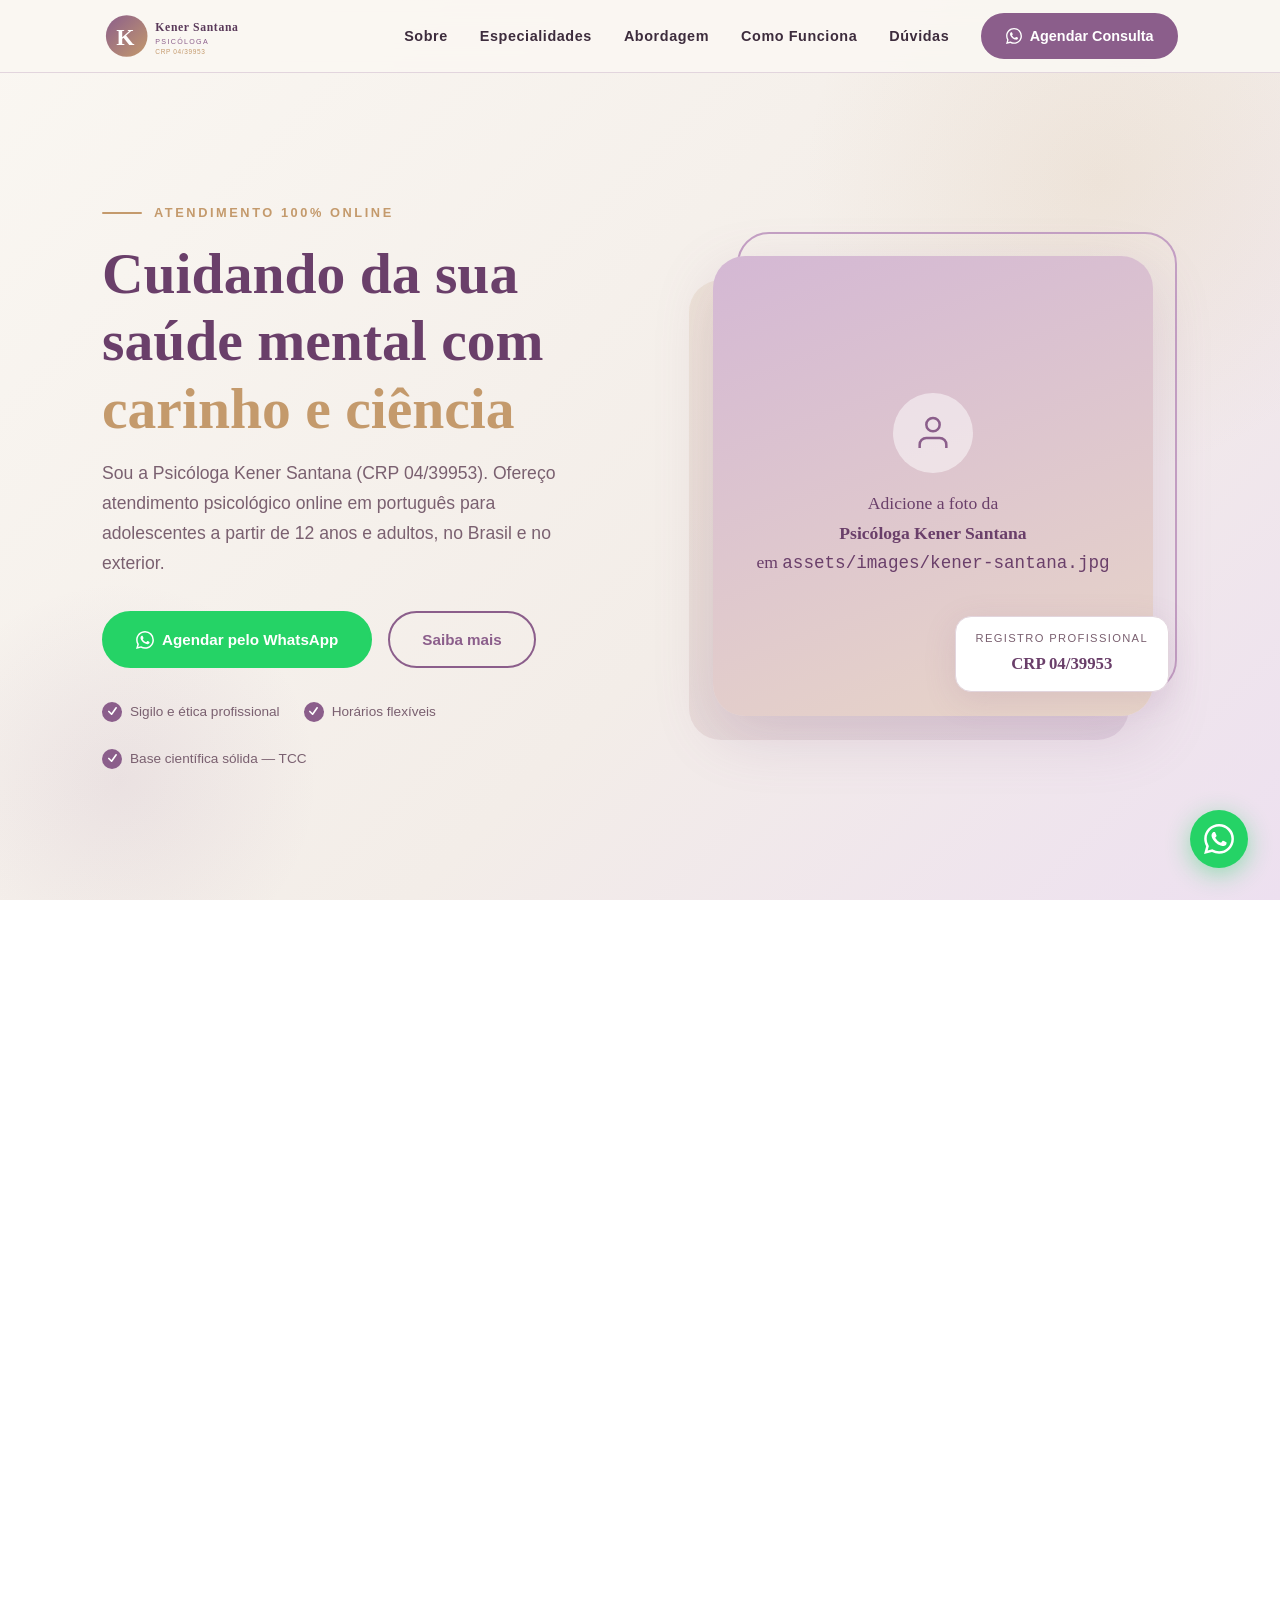
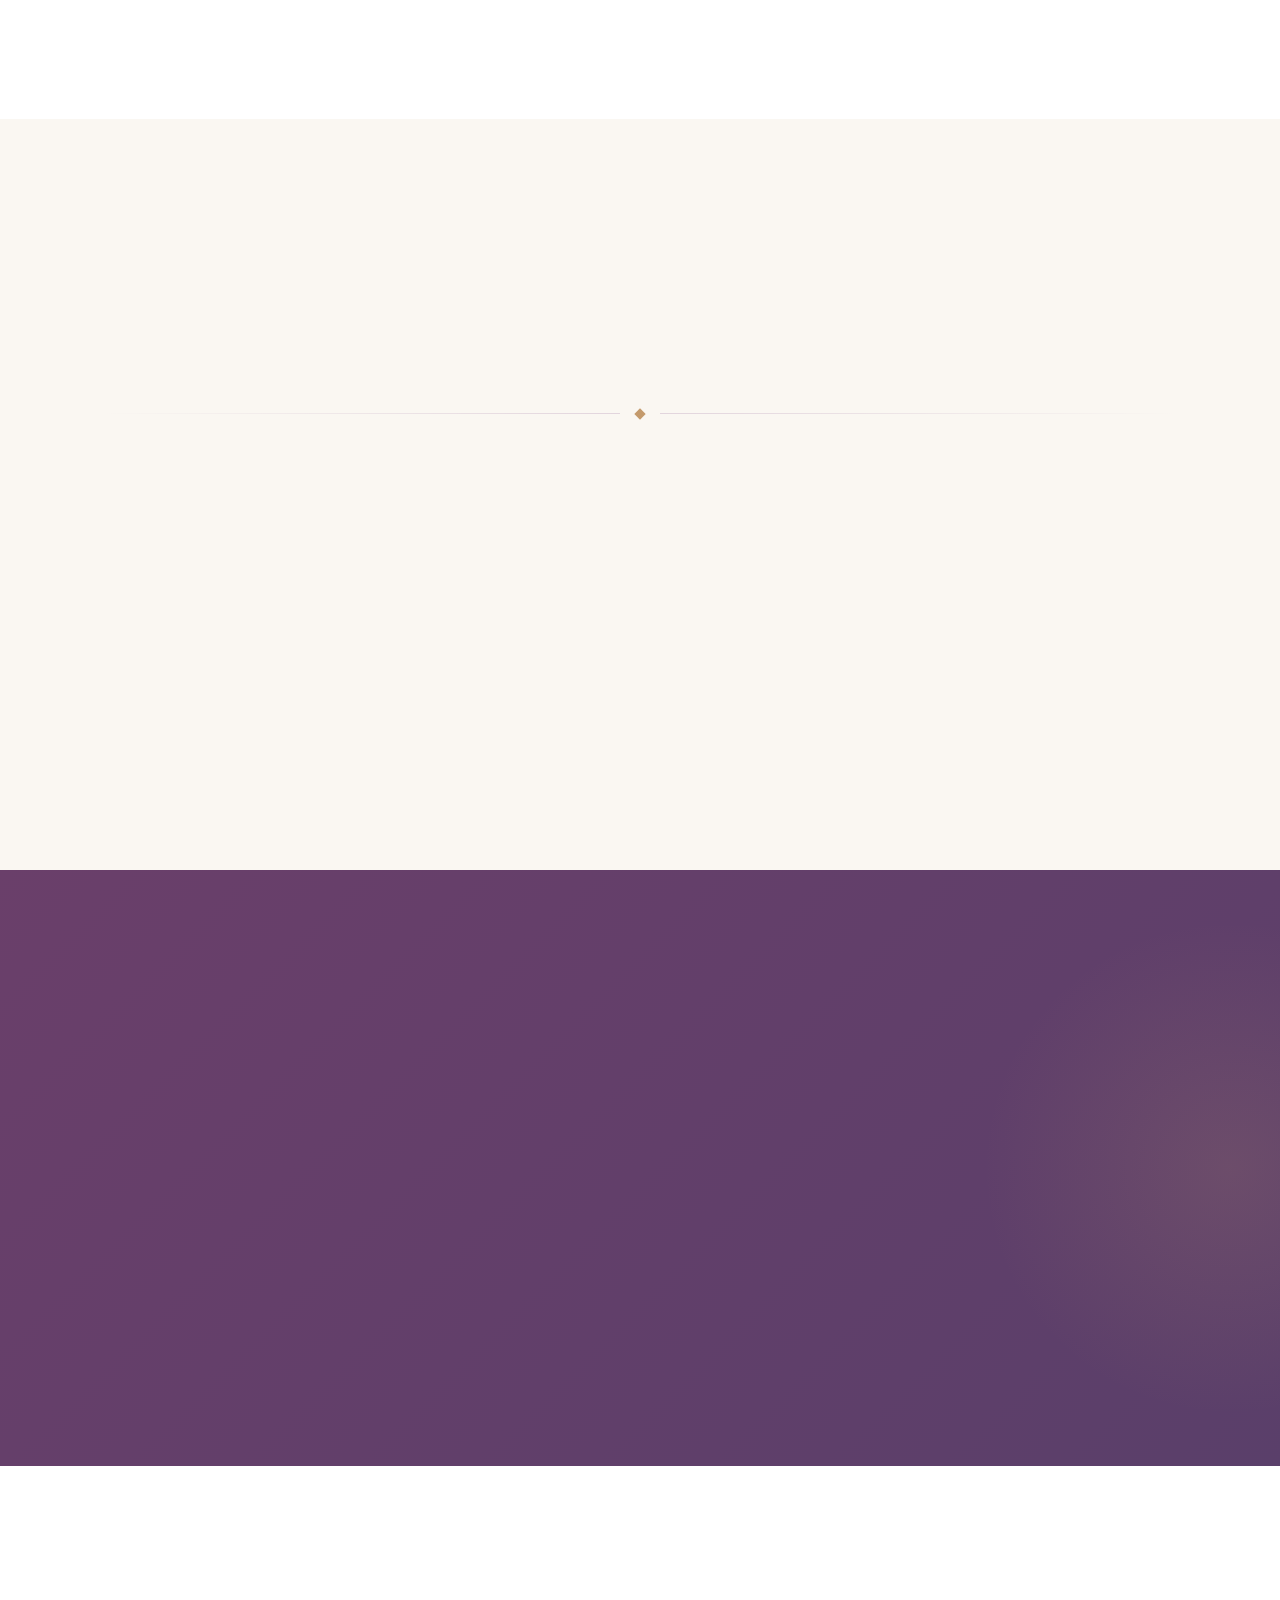
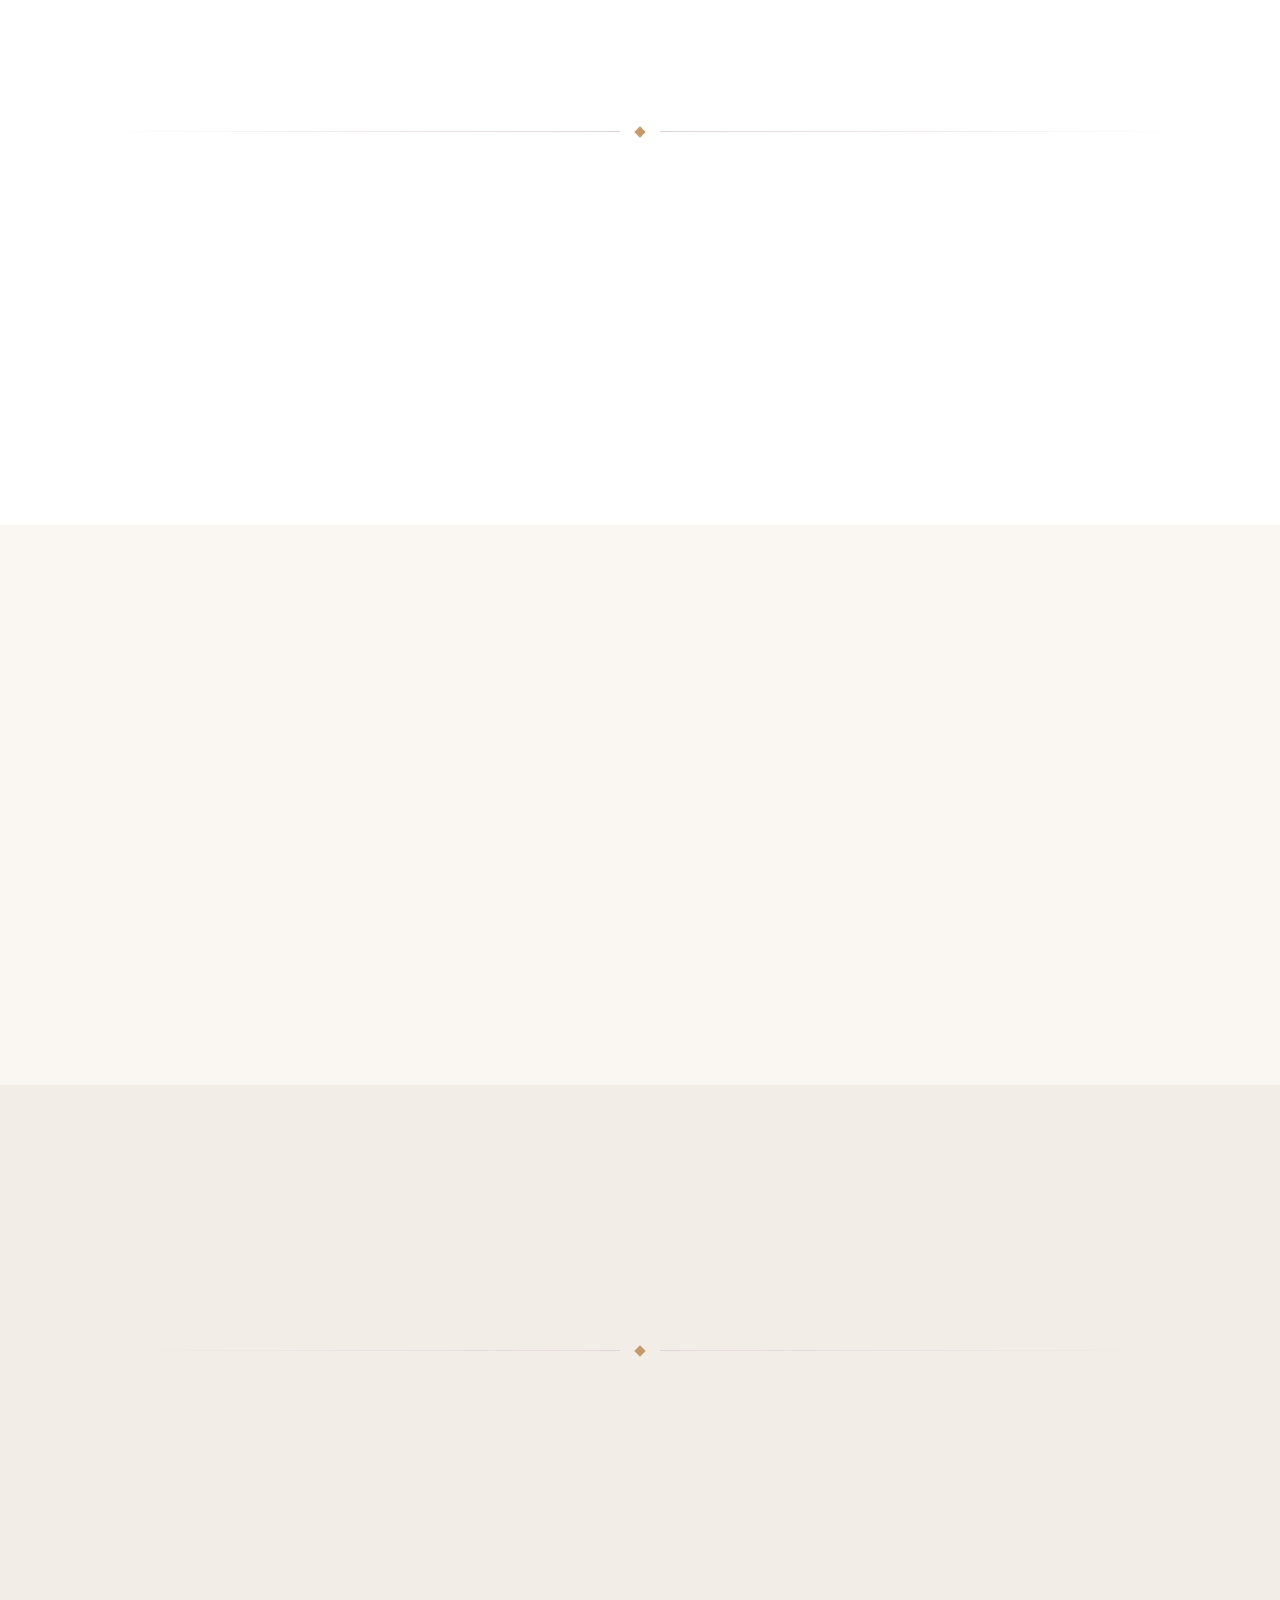
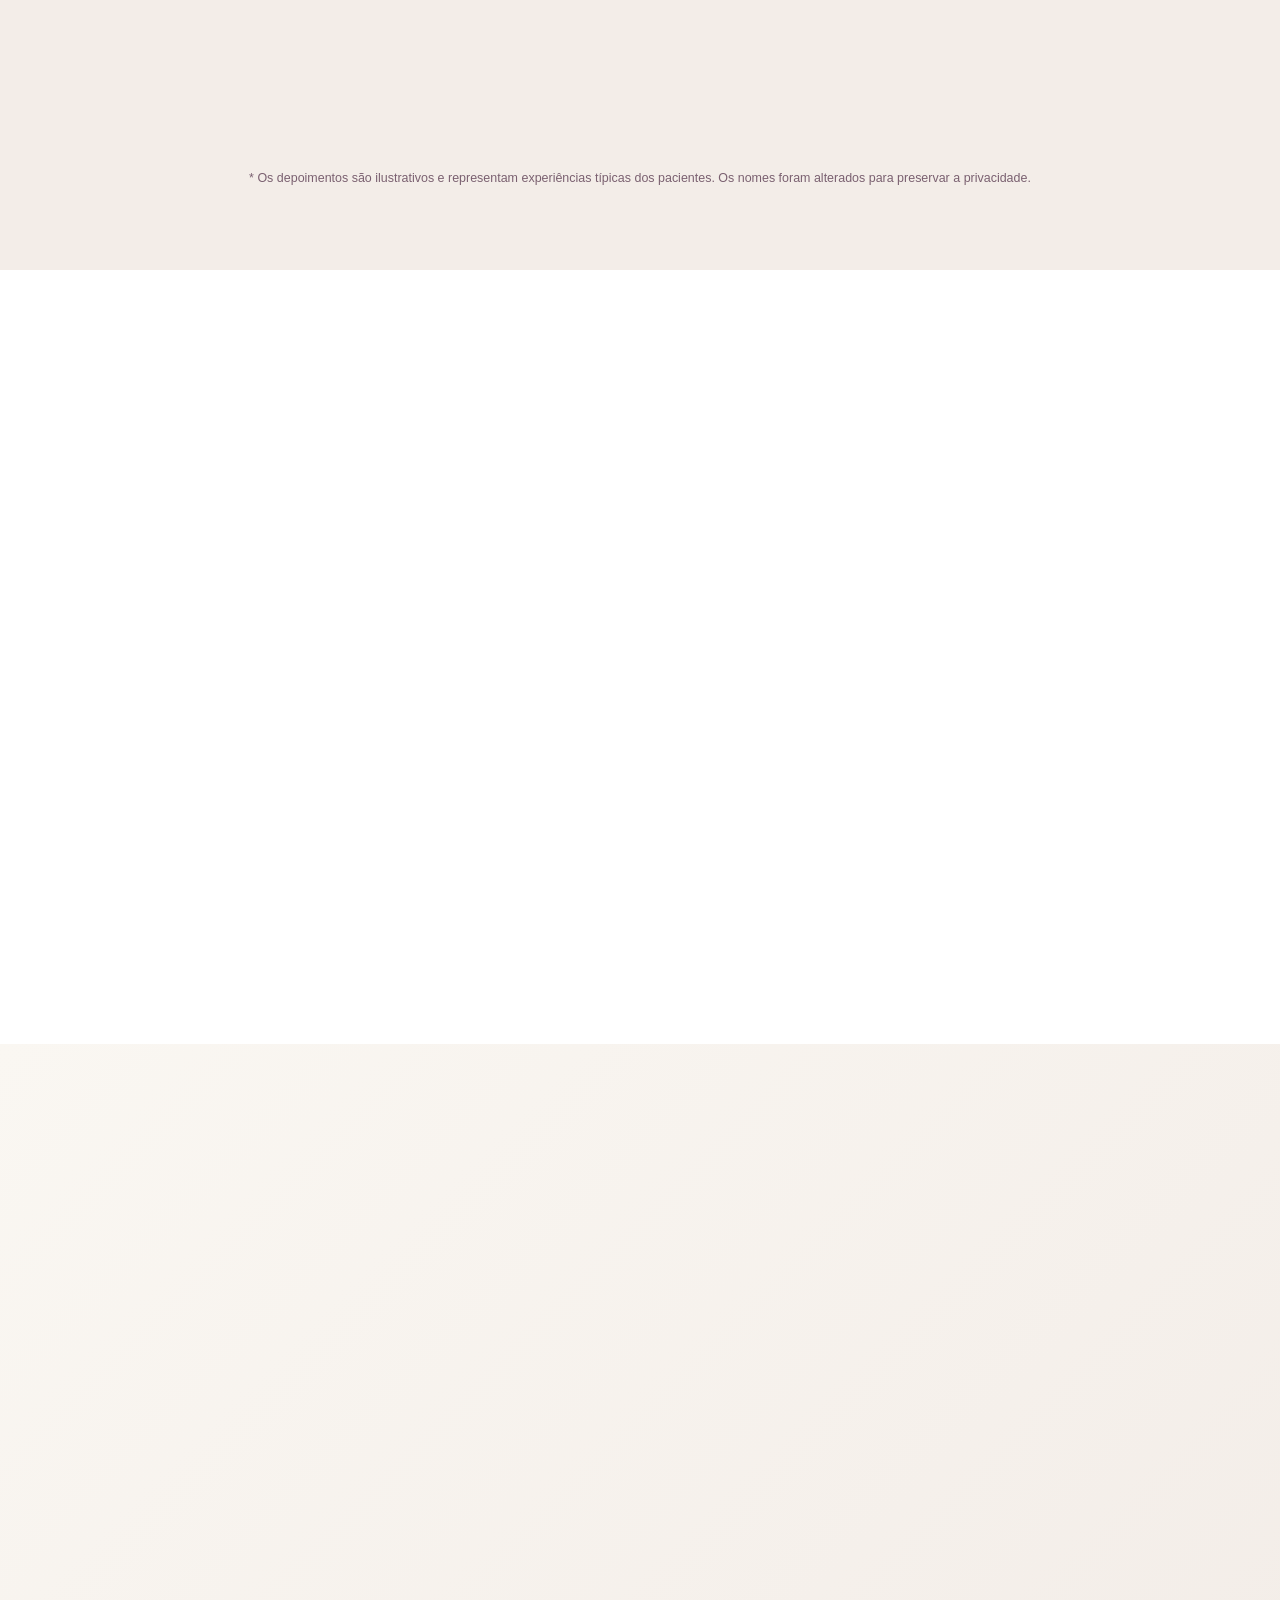
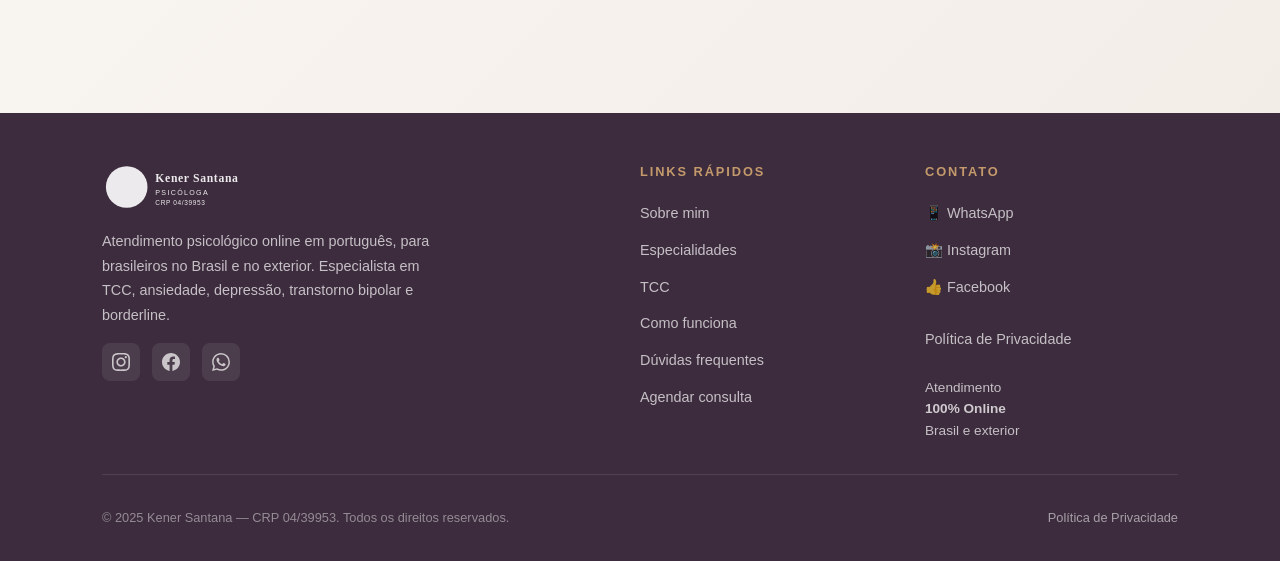
==== index.html @ d406e8a0 "feat: build professional site for Psicóloga Kener Santana - index.html: full semantic structure, SEO" ====
<!DOCTYPE html>
<html lang="pt-BR">
<head>
  <meta charset="UTF-8" />
  <meta name="viewport" content="width=device-width, initial-scale=1.0" />
  <meta http-equiv="X-UA-Compatible" content="IE=edge" />

  <!-- ============================================================
       SEO — Meta tags principais
  ============================================================ -->
  <title>Psicóloga Kener Santana | CRP 04/39953 — Atendimento Online</title>
  <meta name="description"
        content="Psicóloga Kener Santana (CRP 04/39953) — Atendimento psicológico online para adolescentes e adultos, em português, no Brasil e no exterior. Especialista em TCC, ansiedade, depressão, transtorno bipolar e borderline." />
  <meta name="keywords"
        content="psicóloga, psicologia online, TCC, terapia cognitivo-comportamental, ansiedade, depressão, transtorno bipolar, borderline, Kener Santana, CRP 04/39953, atendimento online, psicologia, brasileiros no exterior" />
  <meta name="author" content="Kener Santana" />
  <meta name="robots" content="index, follow" />
  <link rel="canonical" href="https://SEU_DOMINIO_AQUI/" />

  <!-- ============================================================
       Open Graph (Facebook / WhatsApp)
  ============================================================ -->
  <meta property="og:type"        content="website" />
  <meta property="og:url"         content="https://SEU_DOMINIO_AQUI/" />
  <meta property="og:title"       content="Psicóloga Kener Santana | Atendimento Online" />
  <meta property="og:description" content="Terapia Cognitivo-Comportamental online para adolescentes e adultos. Foco em ansiedade, depressão, transtorno bipolar e borderline. Atendimento em português." />
  <meta property="og:image"       content="https://SEU_DOMINIO_AQUI/assets/images/og-image.jpg" />
  <meta property="og:locale"      content="pt_BR" />
  <meta property="og:site_name"   content="Psicóloga Kener Santana" />

  <!-- ============================================================
       Twitter Card
  ============================================================ -->
  <meta name="twitter:card"        content="summary_large_image" />
  <meta name="twitter:title"       content="Psicóloga Kener Santana | Atendimento Online" />
  <meta name="twitter:description" content="Terapia Cognitivo-Comportamental online. Ansiedade, depressão, bipolar, borderline. Atendimento em português." />
  <meta name="twitter:image"       content="https://SEU_DOMINIO_AQUI/assets/images/og-image.jpg" />

  <!-- ============================================================
       Favicon
  ============================================================ -->
  <link rel="icon"             href="assets/icons/favicon.svg" type="image/svg+xml" />
  <link rel="shortcut icon"    href="assets/icons/favicon.svg" />
  <link rel="apple-touch-icon" href="assets/icons/favicon.svg" />

  <!-- ============================================================
       Schema.org — Serviço Profissional de Saúde
  ============================================================ -->
  <script type="application/ld+json">
  {
    "@context": "https://schema.org",
    "@type": "MedicalBusiness",
    "name": "Psicóloga Kener Santana",
    "description": "Atendimento psicológico online individual. Especialidade em Terapia Cognitivo-Comportamental (TCC) para ansiedade, depressão, transtorno bipolar e transtorno de personalidade borderline.",
    "url": "https://SEU_DOMINIO_AQUI/",
    "image": "https://SEU_DOMINIO_AQUI/assets/images/og-image.jpg",
    "telephone": "SEU_WHATSAPP_AQUI",
    "priceRange": "$$",
    "areaServed": [
      {"@type": "Country", "name": "Brasil"},
      {"@type": "Text", "name": "Brasileiros no exterior"}
    ],
    "availableLanguage": [{"@type": "Language", "name": "Portuguese"}],
    "medicalSpecialty": "Psicologia Clínica",
    "hasCredential": {
      "@type": "EducationalOccupationalCredential",
      "credentialCategory": "Registro profissional",
      "name": "CRP 04/39953"
    },
    "sameAs": [
      "https://www.instagram.com/SEU_INSTAGRAM_AQUI/",
      "https://www.facebook.com/SEU_FACEBOOK_AQUI/"
    ]
  }
  </script>

  <!-- ============================================================
       CSS
  ============================================================ -->
  <link rel="stylesheet" href="css/styles.css" />

  <!-- Pré-carregamento de recursos críticos -->
  <link rel="preconnect" href="https://fonts.googleapis.com" />
</head>

<body>

  <!-- ============================================================
       Skip link — acessibilidade por teclado
  ============================================================ -->
  <a class="skip-link" href="#main">Ir para o conteúdo principal</a>

  <!-- ============================================================
       CABEÇALHO / NAVBAR
  ============================================================ -->
  <header class="header" id="header" role="banner">
    <nav class="nav container" aria-label="Navegação principal">

      <!-- Logo -->
      <a class="nav-logo" href="#hero" aria-label="Psicóloga Kener Santana — página inicial">
        <img src="assets/logo/logo.svg"
             alt="Logo Kener Santana Psicóloga"
             width="240"
             height="52"
             loading="eager" />
      </a>

      <!-- Menu desktop -->
      <ul class="nav-menu" id="navMenu" role="list">
        <li><a class="nav-link" href="#sobre">Sobre</a></li>
        <li><a class="nav-link" href="#especialidades">Especialidades</a></li>
        <li><a class="nav-link" href="#abordagem">Abordagem</a></li>
        <li><a class="nav-link" href="#como-funciona">Como Funciona</a></li>
        <li><a class="nav-link" href="#faq">Dúvidas</a></li>
        <li>
          <a class="btn btn-primary nav-cta"
             href="https://wa.me/SEUNUMERO?text=Ol%C3%A1%2C%20gostaria%20de%20agendar%20uma%20consulta."
             target="_blank"
             rel="noopener noreferrer"
             aria-label="Agendar consulta via WhatsApp (abre em nova aba)">
            <!-- Ícone WhatsApp inline -->
            <svg width="16" height="16" viewBox="0 0 24 24" fill="currentColor" aria-hidden="true">
              <path d="M17.472 14.382c-.297-.149-1.758-.867-2.03-.967-.273-.099-.471-.148-.67.15-.197.297-.767.966-.94 1.164-.173.199-.347.223-.644.075-.297-.15-1.255-.463-2.39-1.475-.883-.788-1.48-1.761-1.653-2.059-.173-.297-.018-.458.13-.606.134-.133.298-.347.446-.52.149-.174.198-.298.298-.497.099-.198.05-.371-.025-.52-.075-.149-.669-1.612-.916-2.207-.242-.579-.487-.5-.669-.51-.173-.008-.371-.01-.57-.01-.198 0-.52.074-.792.372-.272.297-1.04 1.016-1.04 2.479 0 1.462 1.065 2.875 1.213 3.074.149.198 2.096 3.2 5.077 4.487.709.306 1.262.489 1.694.625.712.227 1.36.195 1.871.118.571-.085 1.758-.719 2.006-1.413.248-.694.248-1.289.173-1.413-.074-.124-.272-.198-.57-.347m-5.421 7.403h-.004a9.87 9.87 0 01-5.031-1.378l-.361-.214-3.741.982.998-3.648-.235-.374a9.86 9.86 0 01-1.51-5.26c.001-5.45 4.436-9.884 9.888-9.884 2.64 0 5.122 1.03 6.988 2.898a9.825 9.825 0 012.893 6.994c-.003 5.45-4.437 9.884-9.885 9.884m8.413-18.297A11.815 11.815 0 0012.05 0C5.495 0 .16 5.335.157 11.892c0 2.096.547 4.142 1.588 5.945L.057 24l6.305-1.654a11.882 11.882 0 005.683 1.448h.005c6.554 0 11.89-5.335 11.893-11.893a11.821 11.821 0 00-3.48-8.413z"/>
            </svg>
            Agendar Consulta
          </a>
        </li>
      </ul>

      <!-- Botão hambúrguer (mobile) -->
      <button class="nav-toggle"
              id="navToggle"
              aria-expanded="false"
              aria-controls="navMenu"
              aria-label="Abrir menu de navegação">
        <span></span>
        <span></span>
        <span></span>
      </button>
    </nav>
  </header>

  <!-- ============================================================
       CONTEÚDO PRINCIPAL
  ============================================================ -->
  <main id="main">

    <!-- =====================================================
         1. HERO
    ===================================================== -->
    <section class="hero" id="hero" aria-label="Apresentação">
      <div class="container hero-inner">

        <!-- Texto -->
        <div class="hero-content">
          <div class="hero-eyebrow" aria-hidden="true">
            <span class="hero-eyebrow-line"></span>
            <span class="hero-eyebrow-text">Atendimento 100% Online</span>
          </div>

          <h1 class="hero-title">
            Cuidando da sua<br />
            saúde mental com<br />
            <span>carinho e ciência</span>
          </h1>

          <p class="hero-description">
            Sou a Psicóloga Kener Santana (CRP&nbsp;04/39953). Ofereço atendimento psicológico
            online em português para adolescentes a partir de 12 anos e adultos, no Brasil
            e no exterior.
          </p>

          <div class="hero-actions">
            <a class="btn btn-whatsapp"
               href="https://wa.me/SEUNUMERO?text=Ol%C3%A1%2C%20gostaria%20de%20agendar%20uma%20consulta."
               target="_blank"
               rel="noopener noreferrer"
               aria-label="Agendar consulta pelo WhatsApp (abre em nova aba)">
              <svg width="18" height="18" viewBox="0 0 24 24" fill="currentColor" aria-hidden="true">
                <path d="M17.472 14.382c-.297-.149-1.758-.867-2.03-.967-.273-.099-.471-.148-.67.15-.197.297-.767.966-.94 1.164-.173.199-.347.223-.644.075-.297-.15-1.255-.463-2.39-1.475-.883-.788-1.48-1.761-1.653-2.059-.173-.297-.018-.458.13-.606.134-.133.298-.347.446-.52.149-.174.198-.298.298-.497.099-.198.05-.371-.025-.52-.075-.149-.669-1.612-.916-2.207-.242-.579-.487-.5-.669-.51-.173-.008-.371-.01-.57-.01-.198 0-.52.074-.792.372-.272.297-1.04 1.016-1.04 2.479 0 1.462 1.065 2.875 1.213 3.074.149.198 2.096 3.2 5.077 4.487.709.306 1.262.489 1.694.625.712.227 1.36.195 1.871.118.571-.085 1.758-.719 2.006-1.413.248-.694.248-1.289.173-1.413-.074-.124-.272-.198-.57-.347m-5.421 7.403h-.004a9.87 9.87 0 01-5.031-1.378l-.361-.214-3.741.982.998-3.648-.235-.374a9.86 9.86 0 01-1.51-5.26c.001-5.45 4.436-9.884 9.888-9.884 2.64 0 5.122 1.03 6.988 2.898a9.825 9.825 0 012.893 6.994c-.003 5.45-4.437 9.884-9.885 9.884m8.413-18.297A11.815 11.815 0 0012.05 0C5.495 0 .16 5.335.157 11.892c0 2.096.547 4.142 1.588 5.945L.057 24l6.305-1.654a11.882 11.882 0 005.683 1.448h.005c6.554 0 11.89-5.335 11.893-11.893a11.821 11.821 0 00-3.48-8.413z"/>
              </svg>
              Agendar pelo WhatsApp
            </a>
            <a class="btn btn-outline" href="#sobre">Saiba mais</a>
          </div>

          <div class="hero-badges" role="list" aria-label="Destaques">
            <div class="hero-badge" role="listitem">
              <span class="hero-badge-icon" aria-hidden="true">
                <svg viewBox="0 0 12 12"><path d="M10 2L5 9 2 6" stroke="#fff" stroke-width="1.8" fill="none" stroke-linecap="round" stroke-linejoin="round"/></svg>
              </span>
              <span>Sigilo e ética profissional</span>
            </div>
            <div class="hero-badge" role="listitem">
              <span class="hero-badge-icon" aria-hidden="true">
                <svg viewBox="0 0 12 12"><path d="M10 2L5 9 2 6" stroke="#fff" stroke-width="1.8" fill="none" stroke-linecap="round" stroke-linejoin="round"/></svg>
              </span>
              <span>Horários flexíveis</span>
            </div>
            <div class="hero-badge" role="listitem">
              <span class="hero-badge-icon" aria-hidden="true">
                <svg viewBox="0 0 12 12"><path d="M10 2L5 9 2 6" stroke="#fff" stroke-width="1.8" fill="none" stroke-linecap="round" stroke-linejoin="round"/></svg>
              </span>
              <span>Base científica sólida — TCC</span>
            </div>
          </div>
        </div>

        <!-- Imagem / Foto -->
        <div class="hero-image-wrapper" aria-hidden="true">
          <div class="hero-image-frame">
            <!--
              === FOTO DA KENER ===
              Substitua o bloco abaixo pela tag <img> com a foto real:
              <img src="assets/images/kener-santana.jpg"
                   alt="Psicóloga Kener Santana"
                   class="hero-photo"
                   width="440"
                   height="587"
                   loading="eager" />
            -->
            <div class="hero-photo-placeholder" role="img" aria-label="Foto da Psicóloga Kener Santana">
              <div class="hero-photo-placeholder-icon">
                <svg width="40" height="40" viewBox="0 0 24 24" fill="none" stroke="#8B5E8B" stroke-width="1.5" aria-hidden="true">
                  <path d="M20 21v-2a4 4 0 00-4-4H8a4 4 0 00-4 4v2"/>
                  <circle cx="12" cy="7" r="4"/>
                </svg>
              </div>
              <p class="hero-photo-placeholder-text">
                Adicione a foto da<br /><strong>Psicóloga Kener Santana</strong><br />
                em <code>assets/images/kener-santana.jpg</code>
              </p>
            </div>

            <!-- Badge CRP -->
            <div class="hero-crp-badge" aria-label="Registro profissional">
              <p>Registro Profissional</p>
              <strong>CRP 04/39953</strong>
            </div>
          </div>
        </div>

      </div>
    </section>

    <!-- =====================================================
         2. SOBRE
    ===================================================== -->
    <section class="about" id="sobre" aria-labelledby="about-title">
      <div class="container about-inner">

        <!-- Coluna esquerda — card informações -->
        <div class="about-image-col reveal">
          <div class="about-image-accent" aria-hidden="true"></div>
          <div class="about-card">
            <div class="about-card-header">
              <div class="about-avatar" aria-hidden="true">K</div>
              <div>
                <p class="about-card-name">Kener Santana</p>
                <p class="about-card-crp">CRP 04/39953</p>
              </div>
            </div>
            <ul class="about-card-items" role="list" aria-label="Informações profissionais">
              <li class="about-card-item" role="listitem">
                <span class="about-card-item-icon" aria-hidden="true">🎓</span>
                <div>
                  <span class="about-card-item-label">Formação</span>
                  <span class="about-card-item-value">Psicologia Clínica</span>
                </div>
              </li>
              <li class="about-card-item" role="listitem">
                <span class="about-card-item-icon" aria-hidden="true">🧠</span>
                <div>
                  <span class="about-card-item-label">Abordagem</span>
                  <span class="about-card-item-value">Terapia Cognitivo-Comportamental</span>
                </div>
              </li>
              <li class="about-card-item" role="listitem">
                <span class="about-card-item-icon" aria-hidden="true">💻</span>
                <div>
                  <span class="about-card-item-label">Modalidade</span>
                  <span class="about-card-item-value">100% Online</span>
                </div>
              </li>
              <li class="about-card-item" role="listitem">
                <span class="about-card-item-icon" aria-hidden="true">🌍</span>
                <div>
                  <span class="about-card-item-label">Atendimento</span>
                  <span class="about-card-item-value">Brasil e exterior (em português)</span>
                </div>
              </li>
            </ul>
          </div>

          <div class="about-highlights" role="list" aria-label="Dados de destaque">
            <div class="about-highlight" role="listitem">
              <div class="about-highlight-num" aria-label="Público a partir de 12 anos">12+</div>
              <div class="about-highlight-label">anos de idade<br />atendidos</div>
            </div>
            <div class="about-highlight" role="listitem">
              <div class="about-highlight-num" aria-label="100% online">100%</div>
              <div class="about-highlight-label">online, em<br />português</div>
            </div>
          </div>
        </div>

        <!-- Coluna direita — texto -->
        <div class="about-content reveal">
          <span class="section-tag">Sobre mim</span>
          <h2 class="section-title" id="about-title">
            Psicologia com ciência,<br />empatia e acolhimento
          </h2>
          <p class="section-subtitle">
            Acredito que cada pessoa carrega uma história única e merece um espaço seguro
            para ser ouvida, compreendida e apoiada em seu processo de transformação.
          </p>
          <p style="color: var(--color-text-muted); font-size: 0.97rem; line-height: 1.8; margin-bottom: 1.5rem;">
            Sou psicóloga clínica registrada sob o CRP&nbsp;04/39953 e atuo com a
            <strong>Terapia Cognitivo-Comportamental (TCC)</strong>, uma das abordagens
            mais validadas cientificamente no mundo. Meu atendimento é voltado para
            adolescentes a partir de 12 anos e adultos, com foco em condições como
            ansiedade, depressão, transtorno bipolar e transtorno de personalidade
            borderline (TPB).
          </p>
          <p style="color: var(--color-text-muted); font-size: 0.97rem; line-height: 1.8; margin-bottom: 2rem;">
            Atendo de forma totalmente online, o que permite que brasileiros que vivem
            no exterior ou em qualquer região do Brasil tenham acesso a um cuidado
            psicológico de qualidade, em português, com sigilo e ética.
          </p>
          <a class="btn btn-primary" href="#como-funciona">Como funciona o atendimento</a>
        </div>
      </div>
    </section>

    <!-- =====================================================
         3. ESPECIALIDADES
    ===================================================== -->
    <section class="specialties" id="especialidades" aria-labelledby="spec-title">
      <div class="container">
        <div class="text-center reveal">
          <span class="section-tag">Especialidades</span>
          <h2 class="section-title" id="spec-title">Áreas de atuação</h2>
          <p class="section-subtitle">
            Ofereço suporte psicológico especializado nas seguintes condições,
            com base em evidências científicas.
          </p>
        </div>

        <div class="ornament" aria-hidden="true"><div class="ornament-diamond"></div></div>

        <div class="specialties-grid" role="list" aria-label="Especialidades da psicóloga">
          <article class="specialty-card reveal" role="listitem">
            <div class="specialty-icon" aria-hidden="true">😰</div>
            <h3 class="specialty-title">Ansiedade</h3>
            <p class="specialty-desc">
              Transtorno de ansiedade generalizada, síndrome do pânico, fobias e ansiedade
              social. Técnicas de TCC para identificar e reestruturar pensamentos ansiosos.
            </p>
          </article>

          <article class="specialty-card reveal" role="listitem">
            <div class="specialty-icon" aria-hidden="true">🌧️</div>
            <h3 class="specialty-title">Depressão</h3>
            <p class="specialty-desc">
              Acompanhamento para quadros depressivos leves, moderados e graves.
              Desenvolvimento de estratégias de enfrentamento e resgate da qualidade de vida.
            </p>
          </article>

          <article class="specialty-card reveal" role="listitem">
            <div class="specialty-icon" aria-hidden="true">🔄</div>
            <h3 class="specialty-title">Transtorno Bipolar</h3>
            <p class="specialty-desc">
              Suporte psicológico complementar ao tratamento psiquiátrico, com foco no
              reconhecimento de ciclos de humor e estratégias de estabilização.
            </p>
          </article>

          <article class="specialty-card reveal" role="listitem">
            <div class="specialty-icon" aria-hidden="true">🌊</div>
            <h3 class="specialty-title">Borderline (TPB)</h3>
            <p class="specialty-desc">
              Acompanhamento para o Transtorno de Personalidade Borderline, auxiliando na
              regulação emocional, tolerância ao mal-estar e construção de relacionamentos.
            </p>
          </article>
        </div>
      </div>
    </section>

    <!-- =====================================================
         4. ABORDAGEM — TCC
    ===================================================== -->
    <section class="approach" id="abordagem" aria-labelledby="approach-title">
      <div class="container approach-inner">

        <div class="reveal">
          <span class="section-tag">Abordagem Terapêutica</span>
          <h2 class="section-title" id="approach-title">
            Terapia Cognitivo-<br />Comportamental (TCC)
          </h2>
          <p class="section-subtitle">
            A TCC é uma das abordagens mais estudadas e eficazes da psicologia moderna,
            com ampla evidência científica para tratar ansiedade, depressão e outros transtornos.
          </p>
          <a class="btn btn-outline"
             href="https://wa.me/SEUNUMERO?text=Ol%C3%A1%2C%20gostaria%20de%20saber%20mais%20sobre%20a%20TCC."
             target="_blank"
             rel="noopener noreferrer"
             style="border-color:rgba(255,255,255,0.5); color:#fff;"
             aria-label="Conversar sobre a TCC via WhatsApp (abre em nova aba)">
            Tirar dúvidas sobre a TCC
          </a>
        </div>

        <div class="approach-steps reveal" aria-label="Como a TCC funciona">
          <div class="approach-step">
            <div class="approach-step-num" aria-hidden="true">1</div>
            <div>
              <h3 class="approach-step-title">Avaliação individualizada</h3>
              <p class="approach-step-desc">
                Entendemos juntos sua história, seus desafios e seus objetivos terapêuticos,
                construindo um plano de tratamento personalizado.
              </p>
            </div>
          </div>

          <div class="approach-step">
            <div class="approach-step-num" aria-hidden="true">2</div>
            <div>
              <h3 class="approach-step-title">Identificação de padrões</h3>
              <p class="approach-step-desc">
                Trabalhamos para identificar pensamentos automáticos, crenças disfuncionais
                e comportamentos que perpetuam o sofrimento emocional.
              </p>
            </div>
          </div>

          <div class="approach-step">
            <div class="approach-step-num" aria-hidden="true">3</div>
            <div>
              <h3 class="approach-step-title">Reestruturação cognitiva</h3>
              <p class="approach-step-desc">
                Aprendemos a questionar e substituir pensamentos distorcidos por formas mais
                realistas e funcionais de enxergar a si mesmo e o mundo.
              </p>
            </div>
          </div>

          <div class="approach-step">
            <div class="approach-step-num" aria-hidden="true">4</div>
            <div>
              <h3 class="approach-step-title">Mudança comportamental</h3>
              <p class="approach-step-desc">
                Desenvolvemos habilidades práticas e técnicas de enfrentamento para lidar
                com situações desafiadoras no dia a dia.
              </p>
            </div>
          </div>
        </div>
      </div>
    </section>

    <!-- =====================================================
         5. COMO FUNCIONA
    ===================================================== -->
    <section class="how-it-works" id="como-funciona" aria-labelledby="hiw-title">
      <div class="container">
        <div class="text-center reveal">
          <span class="section-tag">Passo a passo</span>
          <h2 class="section-title" id="hiw-title">Como funciona o atendimento online</h2>
          <p class="section-subtitle">
            Simples, seguro e acessível de qualquer lugar do mundo.
          </p>
        </div>

        <div class="ornament" aria-hidden="true"><div class="ornament-diamond"></div></div>

        <div class="steps-grid" role="list" aria-label="Etapas do atendimento">
          <div class="step-card reveal" role="listitem">
            <div class="step-number" aria-hidden="true">1</div>
            <h3 class="step-title">Entre em contato</h3>
            <p class="step-desc">
              Envie uma mensagem pelo WhatsApp ou Instagram para dar o primeiro passo.
            </p>
          </div>

          <div class="step-card reveal" role="listitem">
            <div class="step-number" aria-hidden="true">2</div>
            <h3 class="step-title">Agende sua sessão</h3>
            <p class="step-desc">
              Escolhemos juntos o melhor dia e horário, de acordo com sua disponibilidade.
            </p>
          </div>

          <div class="step-card reveal" role="listitem">
            <div class="step-number" aria-hidden="true">3</div>
            <h3 class="step-title">Sessão por videochamada</h3>
            <p class="step-desc">
              As consultas acontecem por videochamada segura, no conforto do seu lar.
            </p>
          </div>

          <div class="step-card reveal" role="listitem">
            <div class="step-number" aria-hidden="true">4</div>
            <h3 class="step-title">Evolua com suporte</h3>
            <p class="step-desc">
              Acompanhamos sua evolução sessão a sessão, ajustando o plano terapêutico
              conforme necessário.
            </p>
          </div>
        </div>
      </div>
    </section>

    <!-- =====================================================
         6. PÚBLICO-ALVO
    ===================================================== -->
    <section class="audience" id="publico" aria-labelledby="audience-title">
      <div class="container">
        <div class="text-center reveal">
          <span class="section-tag">Para quem é</span>
          <h2 class="section-title" id="audience-title">Atendimento para</h2>
          <p class="section-subtitle">
            Ofereço acompanhamento psicológico para pessoas em diferentes fases da vida.
          </p>
        </div>

        <div class="audience-grid reveal" role="list" aria-label="Público atendido">
          <div class="audience-card" role="listitem">
            <span class="audience-icon" aria-hidden="true">🧒</span>
            <h3 class="audience-label">Adolescentes</h3>
            <p style="font-size:0.85rem; color:var(--color-text-muted); margin-top:0.5rem;">A partir de 12 anos</p>
          </div>
          <div class="audience-card" role="listitem">
            <span class="audience-icon" aria-hidden="true">🧑</span>
            <h3 class="audience-label">Jovens adultos</h3>
            <p style="font-size:0.85rem; color:var(--color-text-muted); margin-top:0.5rem;">18 a 30 anos</p>
          </div>
          <div class="audience-card" role="listitem">
            <span class="audience-icon" aria-hidden="true">👩</span>
            <h3 class="audience-label">Adultos</h3>
            <p style="font-size:0.85rem; color:var(--color-text-muted); margin-top:0.5rem;">Em qualquer fase da vida</p>
          </div>
          <div class="audience-card" role="listitem">
            <span class="audience-icon" aria-hidden="true">🌍</span>
            <h3 class="audience-label">Brasileiros no exterior</h3>
            <p style="font-size:0.85rem; color:var(--color-text-muted); margin-top:0.5rem;">Atendimento em português</p>
          </div>
        </div>
      </div>
    </section>

    <!-- =====================================================
         7. DEPOIMENTOS
    ===================================================== -->
    <section class="testimonials" id="depoimentos" aria-labelledby="test-title">
      <div class="container">
        <div class="text-center reveal">
          <span class="section-tag">Depoimentos</span>
          <h2 class="section-title" id="test-title">O que dizem os pacientes</h2>
          <p class="section-subtitle">
            Histórias reais de transformação e superação.
          </p>
        </div>

        <div class="ornament" aria-hidden="true"><div class="ornament-diamond"></div></div>

        <div class="testimonials-grid" role="list" aria-label="Depoimentos de pacientes">

          <article class="testimonial-card reveal" role="listitem">
            <span class="testimonial-quote-mark" aria-hidden="true">"</span>
            <p class="testimonial-text">
              A Kener me ajudou a entender minha ansiedade de uma forma que nunca tinha
              conseguido antes. As sessões online foram perfeitas para minha rotina.
              Hoje me sinto muito mais segura.
            </p>
            <footer class="testimonial-author">
              <div class="testimonial-avatar" aria-hidden="true">A</div>
              <div>
                <span class="testimonial-name">Ana Paula M.</span>
                <span class="testimonial-detail">Ansiedade — São Paulo, SP</span>
                <div class="testimonial-stars" aria-label="5 estrelas">★★★★★</div>
              </div>
            </footer>
          </article>

          <article class="testimonial-card reveal" role="listitem">
            <span class="testimonial-quote-mark" aria-hidden="true">"</span>
            <p class="testimonial-text">
              Moro em Portugal e não conseguia encontrar psicóloga que atendesse em
              português com qualidade. A Kener foi a solução que eu precisava.
              Profissional incrível!
            </p>
            <footer class="testimonial-author">
              <div class="testimonial-avatar" aria-hidden="true">R</div>
              <div>
                <span class="testimonial-name">Rafael C.</span>
                <span class="testimonial-detail">Depressão — Lisboa, Portugal</span>
                <div class="testimonial-stars" aria-label="5 estrelas">★★★★★</div>
              </div>
            </footer>
          </article>

          <article class="testimonial-card reveal" role="listitem">
            <span class="testimonial-quote-mark" aria-hidden="true">"</span>
            <p class="testimonial-text">
              Meu filho tem 14 anos e a Kener conseguiu criar uma conexão incrível com ele.
              A TCC trouxe mudanças reais em poucos meses. Recomendo demais!
            </p>
            <footer class="testimonial-author">
              <div class="testimonial-avatar" aria-hidden="true">M</div>
              <div>
                <span class="testimonial-name">Márcia L.</span>
                <span class="testimonial-detail">Mãe de adolescente — Belo Horizonte, MG</span>
                <div class="testimonial-stars" aria-label="5 estrelas">★★★★★</div>
              </div>
            </footer>
          </article>

        </div>

        <!-- Aviso legal -->
        <p style="text-align:center; font-size:0.78rem; color:var(--color-text-muted); margin-top:2rem;">
          * Os depoimentos são ilustrativos e representam experiências típicas dos pacientes.
          Os nomes foram alterados para preservar a privacidade.
        </p>
      </div>
    </section>

    <!-- =====================================================
         8. FAQ
    ===================================================== -->
    <section class="faq" id="faq" aria-labelledby="faq-title">
      <div class="container">
        <div class="text-center reveal">
          <span class="section-tag">Dúvidas frequentes</span>
          <h2 class="section-title" id="faq-title">Perguntas e respostas</h2>
          <p class="section-subtitle">
            Tire suas principais dúvidas sobre o atendimento psicológico online.
          </p>
        </div>

        <div class="faq-list reveal" role="list" aria-label="Perguntas frequentes">

          <!-- FAQ item 1 -->
          <div class="faq-item" role="listitem">
            <button class="faq-question"
                    aria-expanded="false"
                    aria-controls="faq-answer-1"
                    id="faq-question-1">
              A terapia online é tão eficaz quanto a presencial?
              <svg class="faq-chevron" viewBox="0 0 24 24" fill="none"
                   stroke="currentColor" stroke-width="2" stroke-linecap="round"
                   stroke-linejoin="round" aria-hidden="true">
                <polyline points="6 9 12 15 18 9"/>
              </svg>
            </button>
            <div class="faq-answer" id="faq-answer-1" role="region" aria-labelledby="faq-question-1">
              <p>
                Sim! Diversos estudos científicos demonstram que a psicoterapia online tem
                eficácia equivalente à presencial para a maioria dos transtornos, incluindo
                ansiedade e depressão. O Conselho Federal de Psicologia (CFP) regulamenta e
                reconhece o atendimento psicológico online como modalidade legítima e eficaz.
              </p>
            </div>
          </div>

          <!-- FAQ item 2 -->
          <div class="faq-item" role="listitem">
            <button class="faq-question"
                    aria-expanded="false"
                    aria-controls="faq-answer-2"
                    id="faq-question-2">
              Você atende a partir de qual idade?
              <svg class="faq-chevron" viewBox="0 0 24 24" fill="none"
                   stroke="currentColor" stroke-width="2" stroke-linecap="round"
                   stroke-linejoin="round" aria-hidden="true">
                <polyline points="6 9 12 15 18 9"/>
              </svg>
            </button>
            <div class="faq-answer" id="faq-answer-2" role="region" aria-labelledby="faq-question-2">
              <p>
                Atendo adolescentes a partir de 12 anos e adultos de todas as idades.
                Para menores de 18 anos, é necessária a autorização e participação dos
                responsáveis legais no início do processo terapêutico.
              </p>
            </div>
          </div>

          <!-- FAQ item 3 -->
          <div class="faq-item" role="listitem">
            <button class="faq-question"
                    aria-expanded="false"
                    aria-controls="faq-answer-3"
                    id="faq-question-3">
              Você atende brasileiros que moram fora do Brasil?
              <svg class="faq-chevron" viewBox="0 0 24 24" fill="none"
                   stroke="currentColor" stroke-width="2" stroke-linecap="round"
                   stroke-linejoin="round" aria-hidden="true">
                <polyline points="6 9 12 15 18 9"/>
              </svg>
            </button>
            <div class="faq-answer" id="faq-answer-3" role="region" aria-labelledby="faq-question-3">
              <p>
                Sim! Por ser 100% online e em português, atendo brasileiros em qualquer
                país do mundo. Apenas ajustamos o horário conforme o fuso horário do
                paciente para encontrar um momento conveniente.
              </p>
            </div>
          </div>

          <!-- FAQ item 4 -->
          <div class="faq-item" role="listitem">
            <button class="faq-question"
                    aria-expanded="false"
                    aria-controls="faq-answer-4"
                    id="faq-question-4">
              Como funciona a primeira sessão?
              <svg class="faq-chevron" viewBox="0 0 24 24" fill="none"
                   stroke="currentColor" stroke-width="2" stroke-linecap="round"
                   stroke-linejoin="round" aria-hidden="true">
                <polyline points="6 9 12 15 18 9"/>
              </svg>
            </button>
            <div class="faq-answer" id="faq-answer-4" role="region" aria-labelledby="faq-question-4">
              <p>
                A primeira sessão é dedicada ao acolhimento e avaliação inicial. É um espaço
                para que você possa se apresentar, contar sobre o que te trouxe à terapia e
                tirar suas dúvidas sobre o processo. Não há julgamentos — apenas escuta ativa
                e empatia.
              </p>
            </div>
          </div>

          <!-- FAQ item 5 -->
          <div class="faq-item" role="listitem">
            <button class="faq-question"
                    aria-expanded="false"
                    aria-controls="faq-answer-5"
                    id="faq-question-5">
              O que é sigilo profissional e como ele funciona?
              <svg class="faq-chevron" viewBox="0 0 24 24" fill="none"
                   stroke="currentColor" stroke-width="2" stroke-linecap="round"
                   stroke-linejoin="round" aria-hidden="true">
                <polyline points="6 9 12 15 18 9"/>
              </svg>
            </button>
            <div class="faq-answer" id="faq-answer-5" role="region" aria-labelledby="faq-question-5">
              <p>
                O sigilo profissional é um dever ético fundamental do psicólogo, garantido
                pelo Código de Ética Profissional do CFP. Todas as informações compartilhadas
                nas sessões são estritamente confidenciais e nunca serão divulgadas sem o
                seu consentimento explícito, exceto nas situações previstas em lei.
              </p>
            </div>
          </div>

          <!-- FAQ item 6 -->
          <div class="faq-item" role="listitem">
            <button class="faq-question"
                    aria-expanded="false"
                    aria-controls="faq-answer-6"
                    id="faq-question-6">
              Qual plataforma é usada para as sessões?
              <svg class="faq-chevron" viewBox="0 0 24 24" fill="none"
                   stroke="currentColor" stroke-width="2" stroke-linecap="round"
                   stroke-linejoin="round" aria-hidden="true">
                <polyline points="6 9 12 15 18 9"/>
              </svg>
            </button>
            <div class="faq-answer" id="faq-answer-6" role="region" aria-labelledby="faq-question-6">
              <p>
                As sessões são realizadas por videochamada em plataformas seguras. A plataforma
                utilizada é informada no momento do agendamento. Basta ter acesso à internet
                e um dispositivo com câmera e microfone (computador, tablet ou smartphone).
              </p>
            </div>
          </div>

        </div>
      </div>
    </section>

    <!-- =====================================================
         9. CTA — AGENDAMENTO
    ===================================================== -->
    <section class="cta-section" id="agendamento" aria-labelledby="cta-title">
      <div class="container">
        <div class="cta-card reveal">
          <span class="section-tag">Dê o primeiro passo</span>
          <h2 class="section-title" id="cta-title">
            Sua saúde mental<br />merece atenção agora
          </h2>
          <p class="section-subtitle">
            Entre em contato e agende sua primeira sessão. Sem julgamentos, com acolhimento
            e profissionalismo.
          </p>
          <div class="cta-actions">
            <a class="btn btn-whatsapp"
               href="https://wa.me/SEUNUMERO?text=Ol%C3%A1%2C%20gostaria%20de%20agendar%20uma%20consulta."
               target="_blank"
               rel="noopener noreferrer"
               aria-label="Agendar pelo WhatsApp (abre em nova aba)">
              <svg width="18" height="18" viewBox="0 0 24 24" fill="currentColor" aria-hidden="true">
                <path d="M17.472 14.382c-.297-.149-1.758-.867-2.03-.967-.273-.099-.471-.148-.67.15-.197.297-.767.966-.94 1.164-.173.199-.347.223-.644.075-.297-.15-1.255-.463-2.39-1.475-.883-.788-1.48-1.761-1.653-2.059-.173-.297-.018-.458.13-.606.134-.133.298-.347.446-.52.149-.174.198-.298.298-.497.099-.198.05-.371-.025-.52-.075-.149-.669-1.612-.916-2.207-.242-.579-.487-.5-.669-.51-.173-.008-.371-.01-.57-.01-.198 0-.52.074-.792.372-.272.297-1.04 1.016-1.04 2.479 0 1.462 1.065 2.875 1.213 3.074.149.198 2.096 3.2 5.077 4.487.709.306 1.262.489 1.694.625.712.227 1.36.195 1.871.118.571-.085 1.758-.719 2.006-1.413.248-.694.248-1.289.173-1.413-.074-.124-.272-.198-.57-.347m-5.421 7.403h-.004a9.87 9.87 0 01-5.031-1.378l-.361-.214-3.741.982.998-3.648-.235-.374a9.86 9.86 0 01-1.51-5.26c.001-5.45 4.436-9.884 9.888-9.884 2.64 0 5.122 1.03 6.988 2.898a9.825 9.825 0 012.893 6.994c-.003 5.45-4.437 9.884-9.885 9.884m8.413-18.297A11.815 11.815 0 0012.05 0C5.495 0 .16 5.335.157 11.892c0 2.096.547 4.142 1.588 5.945L.057 24l6.305-1.654a11.882 11.882 0 005.683 1.448h.005c6.554 0 11.89-5.335 11.893-11.893a11.821 11.821 0 00-3.48-8.413z"/>
              </svg>
              Agendar pelo WhatsApp
            </a>
            <a class="btn btn-outline"
               href="https://www.instagram.com/SEU_INSTAGRAM_AQUI/"
               target="_blank"
               rel="noopener noreferrer"
               style="border-color:rgba(255,255,255,0.45); color:rgba(255,255,255,0.9);"
               aria-label="Seguir no Instagram (abre em nova aba)">
              Ver no Instagram
            </a>
          </div>
          <p class="cta-note">
            Respondemos em até 24 horas. Sem compromisso.
          </p>
        </div>
      </div>
    </section>

  </main>

  <!-- ============================================================
       FOOTER
  ============================================================ -->
  <footer class="footer" id="contato" role="contentinfo">
    <div class="container">
      <div class="footer-grid">

        <!-- Marca -->
        <div class="footer-brand">
          <img src="assets/logo/logo.svg"
               alt="Logo Psicóloga Kener Santana"
               class="footer-logo"
               width="240"
               height="52"
               loading="lazy" />
          <p>
            Atendimento psicológico online em português, para brasileiros no Brasil e no exterior.
            Especialista em TCC, ansiedade, depressão, transtorno bipolar e borderline.
          </p>
          <!-- Redes sociais -->
          <nav aria-label="Redes sociais" style="margin-top:1rem;">
            <div class="footer-social">
              <a class="footer-social-link"
                 href="https://www.instagram.com/SEU_INSTAGRAM_AQUI/"
                 target="_blank"
                 rel="noopener noreferrer"
                 aria-label="Instagram de Kener Santana (abre em nova aba)">
                <!-- Instagram SVG inline -->
                <svg width="18" height="18" viewBox="0 0 24 24" fill="currentColor" aria-hidden="true">
                  <path d="M12 2.163c3.204 0 3.584.012 4.85.07 3.252.148 4.771 1.691 4.919 4.919.058 1.265.069 1.645.069 4.849 0 3.205-.012 3.584-.069 4.849-.149 3.225-1.664 4.771-4.919 4.919-1.266.058-1.644.07-4.85.07-3.204 0-3.584-.012-4.849-.07-3.26-.149-4.771-1.699-4.919-4.92-.058-1.265-.07-1.644-.07-4.849 0-3.204.013-3.583.07-4.849.149-3.227 1.664-4.771 4.919-4.919 1.266-.057 1.645-.069 4.849-.069zm0-2.163c-3.259 0-3.667.014-4.947.072-4.358.2-6.78 2.618-6.98 6.98-.059 1.281-.073 1.689-.073 4.948 0 3.259.014 3.668.072 4.948.2 4.358 2.618 6.78 6.98 6.98 1.281.058 1.689.072 4.948.072 3.259 0 3.668-.014 4.948-.072 4.354-.2 6.782-2.618 6.979-6.98.059-1.28.073-1.689.073-4.948 0-3.259-.014-3.667-.072-4.947-.196-4.354-2.617-6.78-6.979-6.98-1.281-.059-1.69-.073-4.949-.073zm0 5.838c-3.403 0-6.162 2.759-6.162 6.162s2.759 6.163 6.162 6.163 6.162-2.759 6.162-6.163c0-3.403-2.759-6.162-6.162-6.162zm0 10.162c-2.209 0-4-1.79-4-4 0-2.209 1.791-4 4-4s4 1.791 4 4c0 2.21-1.791 4-4 4zm6.406-11.845c-.796 0-1.441.645-1.441 1.44s.645 1.44 1.441 1.44c.795 0 1.439-.645 1.439-1.44s-.644-1.44-1.439-1.44z"/>
                </svg>
              </a>
              <a class="footer-social-link"
                 href="https://www.facebook.com/SEU_FACEBOOK_AQUI/"
                 target="_blank"
                 rel="noopener noreferrer"
                 aria-label="Facebook de Kener Santana (abre em nova aba)">
                <svg width="18" height="18" viewBox="0 0 24 24" fill="currentColor" aria-hidden="true">
                  <path d="M24 12.073c0-6.627-5.373-12-12-12s-12 5.373-12 12c0 5.99 4.388 10.954 10.125 11.854v-8.385H7.078v-3.47h3.047V9.43c0-3.007 1.792-4.669 4.533-4.669 1.312 0 2.686.235 2.686.235v2.953H15.83c-1.491 0-1.956.925-1.956 1.874v2.25h3.328l-.532 3.47h-2.796v8.385C19.612 23.027 24 18.062 24 12.073z"/>
                </svg>
              </a>
              <a class="footer-social-link"
                 href="https://wa.me/SEUNUMERO"
                 target="_blank"
                 rel="noopener noreferrer"
                 aria-label="WhatsApp de Kener Santana (abre em nova aba)">
                <svg width="18" height="18" viewBox="0 0 24 24" fill="currentColor" aria-hidden="true">
                  <path d="M17.472 14.382c-.297-.149-1.758-.867-2.03-.967-.273-.099-.471-.148-.67.15-.197.297-.767.966-.94 1.164-.173.199-.347.223-.644.075-.297-.15-1.255-.463-2.39-1.475-.883-.788-1.48-1.761-1.653-2.059-.173-.297-.018-.458.13-.606.134-.133.298-.347.446-.52.149-.174.198-.298.298-.497.099-.198.05-.371-.025-.52-.075-.149-.669-1.612-.916-2.207-.242-.579-.487-.5-.669-.51-.173-.008-.371-.01-.57-.01-.198 0-.52.074-.792.372-.272.297-1.04 1.016-1.04 2.479 0 1.462 1.065 2.875 1.213 3.074.149.198 2.096 3.2 5.077 4.487.709.306 1.262.489 1.694.625.712.227 1.36.195 1.871.118.571-.085 1.758-.719 2.006-1.413.248-.694.248-1.289.173-1.413-.074-.124-.272-.198-.57-.347m-5.421 7.403h-.004a9.87 9.87 0 01-5.031-1.378l-.361-.214-3.741.982.998-3.648-.235-.374a9.86 9.86 0 01-1.51-5.26c.001-5.45 4.436-9.884 9.888-9.884 2.64 0 5.122 1.03 6.988 2.898a9.825 9.825 0 012.893 6.994c-.003 5.45-4.437 9.884-9.885 9.884m8.413-18.297A11.815 11.815 0 0012.05 0C5.495 0 .16 5.335.157 11.892c0 2.096.547 4.142 1.588 5.945L.057 24l6.305-1.654a11.882 11.882 0 005.683 1.448h.005c6.554 0 11.89-5.335 11.893-11.893a11.821 11.821 0 00-3.48-8.413z"/>
                </svg>
              </a>
            </div>
          </nav>
        </div>

        <!-- Links rápidos -->
        <nav aria-label="Links rápidos">
          <p class="footer-col-title">Links rápidos</p>
          <ul class="footer-links" role="list">
            <li><a href="#sobre">Sobre mim</a></li>
            <li><a href="#especialidades">Especialidades</a></li>
            <li><a href="#abordagem">TCC</a></li>
            <li><a href="#como-funciona">Como funciona</a></li>
            <li><a href="#faq">Dúvidas frequentes</a></li>
            <li><a href="#agendamento">Agendar consulta</a></li>
          </ul>
        </nav>

        <!-- Contato -->
        <div>
          <p class="footer-col-title">Contato</p>
          <ul class="footer-links" role="list">
            <li>
              <a href="https://wa.me/SEUNUMERO"
                 target="_blank"
                 rel="noopener noreferrer"
                 aria-label="WhatsApp (abre em nova aba)">
                📱 WhatsApp
              </a>
            </li>
            <li>
              <a href="https://www.instagram.com/SEU_INSTAGRAM_AQUI/"
                 target="_blank"
                 rel="noopener noreferrer"
                 aria-label="Instagram (abre em nova aba)">
                📸 Instagram
              </a>
            </li>
            <li>
              <a href="https://www.facebook.com/SEU_FACEBOOK_AQUI/"
                 target="_blank"
                 rel="noopener noreferrer"
                 aria-label="Facebook (abre em nova aba)">
                👍 Facebook
              </a>
            </li>
            <li style="margin-top:1rem;">
              <a href="politica-de-privacidade.html"
                 aria-label="Política de Privacidade">
                Política de Privacidade
              </a>
            </li>
          </ul>
          <p style="margin-top:1.5rem; font-size:0.85rem; line-height:1.6;">
            Atendimento<br />
            <strong style="color:rgba(255,255,255,0.75);">100% Online</strong><br />
            Brasil e exterior
          </p>
        </div>

      </div>

      <!-- Rodapé inferior -->
      <div class="footer-bottom">
        <p>
          &copy; <span id="currentYear">2025</span> Kener Santana — CRP&nbsp;04/39953.
          Todos os direitos reservados.
        </p>
        <a href="politica-de-privacidade.html">Política de Privacidade</a>
      </div>
    </div>
  </footer>

  <!-- ============================================================
       BOTÃO FLUTUANTE WHATSAPP
  ============================================================ -->
  <div class="whatsapp-float" role="complementary" aria-label="Contato rápido via WhatsApp">
    <a href="https://wa.me/SEUNUMERO?text=Ol%C3%A1%2C%20gostaria%20de%20agendar%20uma%20consulta."
       target="_blank"
       rel="noopener noreferrer"
       aria-label="Entrar em contato pelo WhatsApp (abre em nova aba)">
      <svg viewBox="0 0 24 24" fill="currentColor" aria-hidden="true">
        <path d="M17.472 14.382c-.297-.149-1.758-.867-2.03-.967-.273-.099-.471-.148-.67.15-.197.297-.767.966-.94 1.164-.173.199-.347.223-.644.075-.297-.15-1.255-.463-2.39-1.475-.883-.788-1.48-1.761-1.653-2.059-.173-.297-.018-.458.13-.606.134-.133.298-.347.446-.52.149-.174.198-.298.298-.497.099-.198.05-.371-.025-.52-.075-.149-.669-1.612-.916-2.207-.242-.579-.487-.5-.669-.51-.173-.008-.371-.01-.57-.01-.198 0-.52.074-.792.372-.272.297-1.04 1.016-1.04 2.479 0 1.462 1.065 2.875 1.213 3.074.149.198 2.096 3.2 5.077 4.487.709.306 1.262.489 1.694.625.712.227 1.36.195 1.871.118.571-.085 1.758-.719 2.006-1.413.248-.694.248-1.289.173-1.413-.074-.124-.272-.198-.57-.347m-5.421 7.403h-.004a9.87 9.87 0 01-5.031-1.378l-.361-.214-3.741.982.998-3.648-.235-.374a9.86 9.86 0 01-1.51-5.26c.001-5.45 4.436-9.884 9.888-9.884 2.64 0 5.122 1.03 6.988 2.898a9.825 9.825 0 012.893 6.994c-.003 5.45-4.437 9.884-9.885 9.884m8.413-18.297A11.815 11.815 0 0012.05 0C5.495 0 .16 5.335.157 11.892c0 2.096.547 4.142 1.588 5.945L.057 24l6.305-1.654a11.882 11.882 0 005.683 1.448h.005c6.554 0 11.89-5.335 11.893-11.893a11.821 11.821 0 00-3.48-8.413z"/>
      </svg>
    </a>
    <span class="tooltip" aria-hidden="true">Agendar consulta</span>
  </div>

  <!-- ============================================================
       JAVASCRIPT
  ============================================================ -->
  <script src="js/main.js" defer></script>

</body>
</html>
---- css/styles.css ----
/* ==========================================================================
   styles.css — Site Psicóloga Kener Santana
   Versão: 2.0
   Paleta: roxo-ameixa (#8B5E8B), dourado-suave (#C49A6C), branco-quente (#FAF7F2)
   ========================================================================== */

/* --------------------------------------------------------------------------
   1. CUSTOM PROPERTIES (variáveis CSS)
   -------------------------------------------------------------------------- */
:root {
  /* Cores principais */
  --color-primary:     #8B5E8B;   /* roxo-ameixa */
  --color-primary-dk:  #6A3F6A;   /* roxo escuro */
  --color-primary-lt:  #C4A0C4;   /* roxo claro */
  --color-accent:      #C49A6C;   /* dourado-suave */
  --color-accent-dk:   #A07848;   /* dourado escuro */
  --color-bg:          #FAF7F2;   /* branco-quente */
  --color-bg-alt:      #F3EDE8;   /* bege suave */
  --color-surface:     #FFFFFF;
  --color-text:        #3D2C3D;   /* roxo muito escuro */
  --color-text-muted:  #7A6070;
  --color-border:      #E2D5DD;

  /* Tipografia */
  --font-serif:  'Georgia', 'Times New Roman', serif;
  --font-sans:   'Segoe UI', 'Helvetica Neue', Arial, sans-serif;

  /* Espaçamentos */
  --space-xs:  0.5rem;
  --space-sm:  1rem;
  --space-md:  2rem;
  --space-lg:  3rem;
  --space-xl:  5rem;

  /* Bordas */
  --radius-sm:  0.5rem;
  --radius-md:  1rem;
  --radius-lg:  2rem;
  --radius-full: 9999px;

  /* Sombras */
  --shadow-sm:  0 2px 8px rgba(139,94,139,0.10);
  --shadow-md:  0 8px 32px rgba(139,94,139,0.15);
  --shadow-lg:  0 20px 60px rgba(139,94,139,0.20);

  /* Transições */
  --transition: 0.3s ease;

  /* Largura máxima */
  --max-w: 1140px;
}

/* --------------------------------------------------------------------------
   2. RESET E BASE
   -------------------------------------------------------------------------- */
*, *::before, *::after {
  box-sizing: border-box;
  margin: 0;
  padding: 0;
}

html {
  scroll-behavior: smooth;
  font-size: 16px;
}

body {
  font-family: var(--font-sans);
  background-color: var(--color-bg);
  color: var(--color-text);
  line-height: 1.7;
  -webkit-font-smoothing: antialiased;
  overflow-x: hidden;
}

img {
  max-width: 100%;
  height: auto;
  display: block;
}

a {
  color: var(--color-primary);
  text-decoration: none;
  transition: color var(--transition);
}

a:hover, a:focus-visible {
  color: var(--color-accent);
}

ul {
  list-style: none;
}

/* Skip-link para acessibilidade */
.skip-link {
  position: absolute;
  top: -100%;
  left: 1rem;
  background: var(--color-primary);
  color: #fff;
  padding: 0.75rem 1.5rem;
  border-radius: 0 0 var(--radius-sm) var(--radius-sm);
  font-weight: 600;
  z-index: 9999;
  transition: top var(--transition);
}

.skip-link:focus {
  top: 0;
}

/* Foco visível para acessibilidade via teclado */
:focus-visible {
  outline: 3px solid var(--color-accent);
  outline-offset: 3px;
  border-radius: 3px;
}

/* --------------------------------------------------------------------------
   3. UTILITÁRIOS
   -------------------------------------------------------------------------- */
.container {
  max-width: var(--max-w);
  margin-inline: auto;
  padding-inline: var(--space-md);
}

.section-tag {
  display: inline-block;
  font-family: var(--font-sans);
  font-size: 0.75rem;
  font-weight: 700;
  letter-spacing: 0.18em;
  text-transform: uppercase;
  color: var(--color-accent);
  margin-bottom: var(--space-xs);
}

.section-title {
  font-family: var(--font-serif);
  font-size: clamp(1.8rem, 4vw, 2.8rem);
  color: var(--color-primary-dk);
  line-height: 1.25;
  margin-bottom: var(--space-sm);
}

.section-subtitle {
  font-size: 1.05rem;
  color: var(--color-text-muted);
  max-width: 580px;
  margin-bottom: var(--space-lg);
}

.text-center { text-align: center; }
.text-center .section-subtitle { margin-inline: auto; }

/* Botões */
.btn {
  display: inline-flex;
  align-items: center;
  gap: 0.5rem;
  padding: 0.85rem 2rem;
  border-radius: var(--radius-full);
  font-size: 0.95rem;
  font-weight: 600;
  cursor: pointer;
  border: 2px solid transparent;
  transition: all var(--transition);
  text-decoration: none;
}

.btn-primary {
  background: var(--color-primary);
  color: #fff;
  border-color: var(--color-primary);
}

.btn-primary:hover, .btn-primary:focus-visible {
  background: var(--color-primary-dk);
  border-color: var(--color-primary-dk);
  color: #fff;
  transform: translateY(-2px);
  box-shadow: var(--shadow-md);
}

.btn-outline {
  background: transparent;
  color: var(--color-primary);
  border-color: var(--color-primary);
}

.btn-outline:hover, .btn-outline:focus-visible {
  background: var(--color-primary);
  color: #fff;
  transform: translateY(-2px);
  box-shadow: var(--shadow-md);
}

.btn-whatsapp {
  background: #25D366;
  color: #fff;
  border-color: #25D366;
}

.btn-whatsapp:hover, .btn-whatsapp:focus-visible {
  background: #1ebe5d;
  border-color: #1ebe5d;
  color: #fff;
  transform: translateY(-2px);
  box-shadow: 0 8px 24px rgba(37,211,102,0.35);
}

/* Divisores ornamentais */
.ornament {
  display: flex;
  align-items: center;
  justify-content: center;
  gap: 1rem;
  margin-bottom: var(--space-md);
}

.ornament::before,
.ornament::after {
  content: '';
  flex: 1;
  height: 1px;
  background: linear-gradient(to right, transparent, var(--color-border));
}

.ornament::after {
  background: linear-gradient(to left, transparent, var(--color-border));
}

.ornament-diamond {
  width: 8px;
  height: 8px;
  background: var(--color-accent);
  transform: rotate(45deg);
  flex-shrink: 0;
}

/* --------------------------------------------------------------------------
   4. CABEÇALHO / NAVBAR
   -------------------------------------------------------------------------- */
.header {
  position: fixed;
  top: 0;
  inset-inline: 0;
  z-index: 1000;
  background: rgba(250, 247, 242, 0.92);
  backdrop-filter: blur(12px);
  -webkit-backdrop-filter: blur(12px);
  border-bottom: 1px solid var(--color-border);
  transition: box-shadow var(--transition), background var(--transition);
}

.header.scrolled {
  box-shadow: var(--shadow-sm);
  background: rgba(250, 247, 242, 0.98);
}

.nav {
  display: flex;
  align-items: center;
  justify-content: space-between;
  height: 72px;
}

.nav-logo {
  display: flex;
  align-items: center;
  gap: 0.75rem;
  text-decoration: none;
}

.nav-logo img {
  height: 52px;
  width: auto;
}

.nav-menu {
  display: flex;
  align-items: center;
  gap: 2rem;
}

.nav-link {
  font-size: 0.9rem;
  font-weight: 600;
  color: var(--color-text);
  letter-spacing: 0.04em;
  padding-bottom: 2px;
  border-bottom: 2px solid transparent;
  transition: all var(--transition);
}

.nav-link:hover,
.nav-link:focus-visible,
.nav-link.active {
  color: var(--color-primary);
  border-bottom-color: var(--color-accent);
}

.nav-cta {
  padding: 0.55rem 1.4rem;
  font-size: 0.9rem;
}

/* Hamburger */
.nav-toggle {
  display: none;
  flex-direction: column;
  justify-content: space-between;
  width: 26px;
  height: 20px;
  background: none;
  border: none;
  cursor: pointer;
  padding: 0;
}

.nav-toggle span {
  display: block;
  height: 2px;
  background: var(--color-primary);
  border-radius: 2px;
  transition: all var(--transition);
}

.nav-toggle[aria-expanded="true"] span:nth-child(1) {
  transform: translateY(9px) rotate(45deg);
}
.nav-toggle[aria-expanded="true"] span:nth-child(2) {
  opacity: 0;
}
.nav-toggle[aria-expanded="true"] span:nth-child(3) {
  transform: translateY(-9px) rotate(-45deg);
}

/* --------------------------------------------------------------------------
   5. HERO
   -------------------------------------------------------------------------- */
.hero {
  min-height: 100svh;
  display: flex;
  align-items: center;
  padding-top: 72px;  /* offset navbar */
  background: linear-gradient(135deg, var(--color-bg) 0%, var(--color-bg-alt) 60%, #EDE0F0 100%);
  overflow: hidden;
  position: relative;
}

/* Ornamento de fundo */
.hero::before {
  content: '';
  position: absolute;
  top: -120px;
  right: -120px;
  width: 600px;
  height: 600px;
  background: radial-gradient(circle, rgba(196,154,108,0.12) 0%, transparent 70%);
  pointer-events: none;
}

.hero::after {
  content: '';
  position: absolute;
  bottom: -80px;
  left: -80px;
  width: 400px;
  height: 400px;
  background: radial-gradient(circle, rgba(139,94,139,0.10) 0%, transparent 70%);
  pointer-events: none;
}

.hero-inner {
  display: grid;
  grid-template-columns: 1fr 1fr;
  gap: var(--space-xl);
  align-items: center;
  position: relative;
  z-index: 1;
}

.hero-content {
  animation: fadeInLeft 0.9s ease both;
}

.hero-eyebrow {
  display: flex;
  align-items: center;
  gap: 0.75rem;
  margin-bottom: var(--space-sm);
}

.hero-eyebrow-line {
  width: 40px;
  height: 2px;
  background: var(--color-accent);
  border-radius: 2px;
}

.hero-eyebrow-text {
  font-size: 0.8rem;
  font-weight: 700;
  letter-spacing: 0.2em;
  text-transform: uppercase;
  color: var(--color-accent);
}

.hero-title {
  font-family: var(--font-serif);
  font-size: clamp(2.2rem, 5vw, 3.6rem);
  color: var(--color-primary-dk);
  line-height: 1.18;
  margin-bottom: var(--space-sm);
}

.hero-title span {
  color: var(--color-accent);
}

.hero-description {
  font-size: 1.1rem;
  color: var(--color-text-muted);
  max-width: 480px;
  margin-bottom: var(--space-md);
}

.hero-actions {
  display: flex;
  gap: 1rem;
  flex-wrap: wrap;
  margin-bottom: var(--space-md);
}

.hero-badges {
  display: flex;
  gap: 1.5rem;
  flex-wrap: wrap;
}

.hero-badge {
  display: flex;
  align-items: center;
  gap: 0.5rem;
  font-size: 0.85rem;
  color: var(--color-text-muted);
}

.hero-badge-icon {
  width: 20px;
  height: 20px;
  background: var(--color-primary);
  border-radius: 50%;
  display: flex;
  align-items: center;
  justify-content: center;
  flex-shrink: 0;
}

.hero-badge-icon svg {
  width: 11px;
  height: 11px;
  fill: #fff;
}

/* Imagem hero */
.hero-image-wrapper {
  display: flex;
  justify-content: center;
  align-items: flex-end;
  position: relative;
  animation: fadeInRight 0.9s 0.2s ease both;
}

.hero-image-frame {
  position: relative;
  max-width: 440px;
  width: 100%;
}

.hero-image-frame::before {
  content: '';
  position: absolute;
  top: -24px;
  right: -24px;
  bottom: 24px;
  left: 24px;
  border: 2px solid var(--color-primary-lt);
  border-radius: var(--radius-lg);
  z-index: 0;
}

.hero-image-frame::after {
  content: '';
  position: absolute;
  bottom: -24px;
  left: -24px;
  top: 24px;
  right: 24px;
  background: linear-gradient(135deg, rgba(196,154,108,0.15), rgba(139,94,139,0.15));
  border-radius: var(--radius-lg);
  z-index: 0;
}

.hero-photo {
  position: relative;
  z-index: 1;
  width: 100%;
  border-radius: var(--radius-lg);
  object-fit: cover;
  aspect-ratio: 3/4;
  background: linear-gradient(160deg, var(--color-primary-lt), var(--color-bg-alt));
  /* Placeholder visual enquanto a foto não está disponível */
  display: flex;
  align-items: center;
  justify-content: center;
  min-height: 460px;
  box-shadow: var(--shadow-lg);
}

.hero-photo-placeholder {
  position: relative;
  z-index: 1;
  width: 100%;
  border-radius: var(--radius-lg);
  background: linear-gradient(160deg, #d4b8d4, #e8d5c8);
  min-height: 460px;
  display: flex;
  flex-direction: column;
  align-items: center;
  justify-content: center;
  gap: 1rem;
  box-shadow: var(--shadow-lg);
}

.hero-photo-placeholder-icon {
  width: 80px;
  height: 80px;
  background: rgba(255,255,255,0.5);
  border-radius: 50%;
  display: flex;
  align-items: center;
  justify-content: center;
}

.hero-photo-placeholder-text {
  font-family: var(--font-serif);
  font-size: 1.1rem;
  color: var(--color-primary-dk);
  text-align: center;
  padding: 0 2rem;
}

.hero-crp-badge {
  position: absolute;
  bottom: 24px;
  right: -16px;
  background: var(--color-surface);
  border: 1px solid var(--color-border);
  border-radius: var(--radius-md);
  padding: 0.75rem 1.25rem;
  box-shadow: var(--shadow-md);
  z-index: 2;
  text-align: center;
}

.hero-crp-badge p {
  font-size: 0.7rem;
  letter-spacing: 0.12em;
  text-transform: uppercase;
  color: var(--color-text-muted);
  margin-bottom: 2px;
}

.hero-crp-badge strong {
  font-family: var(--font-serif);
  font-size: 1.05rem;
  color: var(--color-primary-dk);
}

/* --------------------------------------------------------------------------
   6. SOBRE
   -------------------------------------------------------------------------- */
.about {
  padding-block: var(--space-xl);
  background: var(--color-surface);
}

.about-inner {
  display: grid;
  grid-template-columns: 1fr 1.1fr;
  gap: var(--space-xl);
  align-items: center;
}

.about-image-col {
  position: relative;
}

.about-image-accent {
  position: absolute;
  top: -20px;
  left: -20px;
  width: 200px;
  height: 200px;
  background: linear-gradient(135deg, rgba(196,154,108,0.2), rgba(139,94,139,0.15));
  border-radius: 50%;
  z-index: 0;
}

.about-card {
  position: relative;
  z-index: 1;
  background: var(--color-bg);
  border-radius: var(--radius-lg);
  padding: var(--space-md);
  box-shadow: var(--shadow-md);
  border: 1px solid var(--color-border);
}

.about-card-header {
  display: flex;
  align-items: center;
  gap: 1rem;
  margin-bottom: var(--space-sm);
}

.about-avatar {
  width: 72px;
  height: 72px;
  border-radius: 50%;
  background: linear-gradient(135deg, var(--color-primary-lt), var(--color-accent));
  display: flex;
  align-items: center;
  justify-content: center;
  flex-shrink: 0;
  font-family: var(--font-serif);
  font-size: 2rem;
  color: #fff;
  font-weight: bold;
}

.about-card-name {
  font-family: var(--font-serif);
  font-size: 1.2rem;
  color: var(--color-primary-dk);
  margin-bottom: 0.25rem;
}

.about-card-crp {
  font-size: 0.8rem;
  color: var(--color-accent);
  font-weight: 600;
  letter-spacing: 0.05em;
}

.about-card-items {
  display: flex;
  flex-direction: column;
  gap: 0.75rem;
}

.about-card-item {
  display: flex;
  align-items: center;
  gap: 0.75rem;
  padding: 0.7rem 1rem;
  background: var(--color-surface);
  border-radius: var(--radius-sm);
  border: 1px solid var(--color-border);
}

.about-card-item-icon {
  width: 36px;
  height: 36px;
  background: rgba(139,94,139,0.1);
  border-radius: var(--radius-sm);
  display: flex;
  align-items: center;
  justify-content: center;
  flex-shrink: 0;
  font-size: 1.1rem;
}

.about-card-item-label {
  font-size: 0.78rem;
  color: var(--color-text-muted);
  display: block;
}

.about-card-item-value {
  font-size: 0.9rem;
  font-weight: 600;
  color: var(--color-text);
}

.about-highlights {
  display: grid;
  grid-template-columns: 1fr 1fr;
  gap: 1rem;
  margin-top: var(--space-md);
}

.about-highlight {
  background: var(--color-bg);
  border-radius: var(--radius-md);
  padding: 1.25rem;
  border: 1px solid var(--color-border);
  text-align: center;
}

.about-highlight-num {
  font-family: var(--font-serif);
  font-size: 1.8rem;
  color: var(--color-primary);
  font-weight: bold;
  line-height: 1;
  margin-bottom: 0.35rem;
}

.about-highlight-label {
  font-size: 0.82rem;
  color: var(--color-text-muted);
}

/* --------------------------------------------------------------------------
   7. ESPECIALIDADES
   -------------------------------------------------------------------------- */
.specialties {
  padding-block: var(--space-xl);
  background: var(--color-bg);
}

.specialties-grid {
  display: grid;
  grid-template-columns: repeat(auto-fit, minmax(240px, 1fr));
  gap: 1.5rem;
}

.specialty-card {
  background: var(--color-surface);
  border-radius: var(--radius-md);
  padding: var(--space-md);
  border: 1px solid var(--color-border);
  transition: all var(--transition);
  position: relative;
  overflow: hidden;
}

.specialty-card::before {
  content: '';
  position: absolute;
  top: 0;
  left: 0;
  right: 0;
  height: 3px;
  background: linear-gradient(90deg, var(--color-primary), var(--color-accent));
  transform: scaleX(0);
  transform-origin: left;
  transition: transform var(--transition);
}

.specialty-card:hover {
  box-shadow: var(--shadow-md);
  transform: translateY(-4px);
  border-color: var(--color-primary-lt);
}

.specialty-card:hover::before {
  transform: scaleX(1);
}

.specialty-icon {
  width: 56px;
  height: 56px;
  background: linear-gradient(135deg, rgba(139,94,139,0.12), rgba(196,154,108,0.12));
  border-radius: var(--radius-md);
  display: flex;
  align-items: center;
  justify-content: center;
  font-size: 1.6rem;
  margin-bottom: 1rem;
}

.specialty-title {
  font-family: var(--font-serif);
  font-size: 1.2rem;
  color: var(--color-primary-dk);
  margin-bottom: 0.5rem;
}

.specialty-desc {
  font-size: 0.9rem;
  color: var(--color-text-muted);
  line-height: 1.6;
}

/* --------------------------------------------------------------------------
   8. ABORDAGEM / TCC
   -------------------------------------------------------------------------- */
.approach {
  padding-block: var(--space-xl);
  background: linear-gradient(135deg, var(--color-primary-dk) 0%, #5A3F6A 100%);
  color: #fff;
  position: relative;
  overflow: hidden;
}

.approach::before {
  content: '';
  position: absolute;
  top: 50%;
  right: -200px;
  transform: translateY(-50%);
  width: 500px;
  height: 500px;
  background: radial-gradient(circle, rgba(196,154,108,0.15) 0%, transparent 70%);
  pointer-events: none;
}

.approach .section-tag { color: var(--color-accent); }
.approach .section-title { color: #fff; }
.approach .section-subtitle { color: rgba(255,255,255,0.75); }

.approach-inner {
  display: grid;
  grid-template-columns: 1fr 1fr;
  gap: var(--space-xl);
  align-items: center;
}

.approach-steps {
  display: flex;
  flex-direction: column;
  gap: 1.5rem;
}

.approach-step {
  display: flex;
  gap: 1rem;
  align-items: flex-start;
}

.approach-step-num {
  width: 40px;
  height: 40px;
  border-radius: 50%;
  border: 2px solid var(--color-accent);
  display: flex;
  align-items: center;
  justify-content: center;
  font-weight: 700;
  font-size: 0.9rem;
  color: var(--color-accent);
  flex-shrink: 0;
}

.approach-step-title {
  font-family: var(--font-serif);
  font-size: 1.05rem;
  margin-bottom: 0.3rem;
  color: #fff;
}

.approach-step-desc {
  font-size: 0.9rem;
  color: rgba(255,255,255,0.7);
  line-height: 1.6;
}

/* --------------------------------------------------------------------------
   9. COMO FUNCIONA
   -------------------------------------------------------------------------- */
.how-it-works {
  padding-block: var(--space-xl);
  background: var(--color-surface);
}

.steps-grid {
  display: grid;
  grid-template-columns: repeat(auto-fit, minmax(220px, 1fr));
  gap: 2rem;
  position: relative;
}

.step-card {
  text-align: center;
  padding: var(--space-md) var(--space-sm);
  position: relative;
}

.step-number {
  width: 60px;
  height: 60px;
  border-radius: 50%;
  background: linear-gradient(135deg, var(--color-primary), var(--color-accent));
  color: #fff;
  font-family: var(--font-serif);
  font-size: 1.4rem;
  font-weight: bold;
  display: flex;
  align-items: center;
  justify-content: center;
  margin: 0 auto var(--space-sm);
  box-shadow: var(--shadow-sm);
}

.step-title {
  font-family: var(--font-serif);
  font-size: 1.15rem;
  color: var(--color-primary-dk);
  margin-bottom: 0.5rem;
}

.step-desc {
  font-size: 0.9rem;
  color: var(--color-text-muted);
}

/* --------------------------------------------------------------------------
   10. PÚBLICO-ALVO
   -------------------------------------------------------------------------- */
.audience {
  padding-block: var(--space-xl);
  background: var(--color-bg);
}

.audience-grid {
  display: grid;
  grid-template-columns: repeat(auto-fit, minmax(200px, 1fr));
  gap: 1.5rem;
}

.audience-card {
  background: var(--color-surface);
  border-radius: var(--radius-md);
  padding: 1.75rem var(--space-sm);
  text-align: center;
  border: 1px solid var(--color-border);
  transition: all var(--transition);
}

.audience-card:hover {
  box-shadow: var(--shadow-sm);
  border-color: var(--color-primary-lt);
  transform: translateY(-3px);
}

.audience-icon {
  font-size: 2.2rem;
  margin-bottom: 0.75rem;
  display: block;
}

.audience-label {
  font-family: var(--font-serif);
  font-size: 1.05rem;
  color: var(--color-primary-dk);
}

/* --------------------------------------------------------------------------
   11. DEPOIMENTOS
   -------------------------------------------------------------------------- */
.testimonials {
  padding-block: var(--space-xl);
  background: var(--color-bg-alt);
}

.testimonials-grid {
  display: grid;
  grid-template-columns: repeat(auto-fit, minmax(280px, 1fr));
  gap: 1.5rem;
}

.testimonial-card {
  background: var(--color-surface);
  border-radius: var(--radius-md);
  padding: var(--space-md);
  border: 1px solid var(--color-border);
  position: relative;
}

.testimonial-quote-mark {
  font-size: 4rem;
  font-family: var(--font-serif);
  color: var(--color-primary-lt);
  line-height: 0.8;
  margin-bottom: 0.5rem;
  display: block;
  user-select: none;
  aria-hidden: true;
}

.testimonial-text {
  font-size: 0.95rem;
  color: var(--color-text-muted);
  font-style: italic;
  line-height: 1.7;
  margin-bottom: var(--space-sm);
}

.testimonial-author {
  display: flex;
  align-items: center;
  gap: 0.75rem;
}

.testimonial-avatar {
  width: 44px;
  height: 44px;
  border-radius: 50%;
  background: linear-gradient(135deg, var(--color-primary-lt), var(--color-bg-alt));
  display: flex;
  align-items: center;
  justify-content: center;
  font-weight: 700;
  font-size: 0.95rem;
  color: var(--color-primary-dk);
  flex-shrink: 0;
}

.testimonial-name {
  font-weight: 600;
  font-size: 0.9rem;
  color: var(--color-text);
  display: block;
}

.testimonial-detail {
  font-size: 0.78rem;
  color: var(--color-text-muted);
}

.testimonial-stars {
  color: #F5A623;
  font-size: 0.85rem;
  margin-top: 0.2rem;
}

/* --------------------------------------------------------------------------
   12. FAQ
   -------------------------------------------------------------------------- */
.faq {
  padding-block: var(--space-xl);
  background: var(--color-surface);
}

.faq-list {
  max-width: 760px;
  margin-inline: auto;
  display: flex;
  flex-direction: column;
  gap: 0.75rem;
}

.faq-item {
  border: 1px solid var(--color-border);
  border-radius: var(--radius-md);
  overflow: hidden;
}

.faq-question {
  width: 100%;
  display: flex;
  justify-content: space-between;
  align-items: center;
  gap: 1rem;
  padding: 1.25rem var(--space-md);
  background: var(--color-bg);
  border: none;
  cursor: pointer;
  font-size: 1rem;
  font-weight: 600;
  color: var(--color-text);
  text-align: left;
  transition: background var(--transition), color var(--transition);
}

.faq-question:hover,
.faq-question[aria-expanded="true"] {
  background: var(--color-bg-alt);
  color: var(--color-primary);
}

.faq-chevron {
  width: 20px;
  height: 20px;
  flex-shrink: 0;
  transition: transform var(--transition);
}

.faq-question[aria-expanded="true"] .faq-chevron {
  transform: rotate(180deg);
}

.faq-answer {
  max-height: 0;
  overflow: hidden;
  transition: max-height 0.35s ease, padding 0.35s ease;
  padding-inline: var(--space-md);
}

.faq-answer.open {
  max-height: 400px;
  padding-block: var(--space-sm);
}

.faq-answer p {
  font-size: 0.95rem;
  color: var(--color-text-muted);
  line-height: 1.7;
}

/* --------------------------------------------------------------------------
   13. CTA AGENDAMENTO
   -------------------------------------------------------------------------- */
.cta-section {
  padding-block: var(--space-xl);
  background: linear-gradient(135deg, var(--color-bg) 0%, var(--color-bg-alt) 100%);
}

.cta-card {
  background: linear-gradient(135deg, var(--color-primary-dk), #5A3F6A);
  border-radius: var(--radius-lg);
  padding: var(--space-xl) var(--space-md);
  text-align: center;
  position: relative;
  overflow: hidden;
  box-shadow: var(--shadow-lg);
}

.cta-card::before {
  content: '';
  position: absolute;
  top: -100px;
  right: -100px;
  width: 400px;
  height: 400px;
  background: radial-gradient(circle, rgba(196,154,108,0.18) 0%, transparent 70%);
  pointer-events: none;
}

.cta-card::after {
  content: '';
  position: absolute;
  bottom: -80px;
  left: -80px;
  width: 300px;
  height: 300px;
  background: radial-gradient(circle, rgba(255,255,255,0.06) 0%, transparent 70%);
  pointer-events: none;
}

.cta-card .section-tag { color: var(--color-accent); }
.cta-card .section-title { color: #fff; margin-bottom: 1rem; }
.cta-card .section-subtitle { color: rgba(255,255,255,0.75); margin-bottom: var(--space-md); }

.cta-actions {
  display: flex;
  justify-content: center;
  gap: 1rem;
  flex-wrap: wrap;
  position: relative;
  z-index: 1;
}

.cta-note {
  margin-top: 1.25rem;
  font-size: 0.82rem;
  color: rgba(255,255,255,0.55);
  position: relative;
  z-index: 1;
}

/* --------------------------------------------------------------------------
   14. FOOTER
   -------------------------------------------------------------------------- */
.footer {
  background: var(--color-text);
  color: rgba(255,255,255,0.7);
  padding-block: var(--space-lg) var(--space-md);
}

.footer-grid {
  display: grid;
  grid-template-columns: 2fr 1fr 1fr;
  gap: var(--space-md);
  padding-bottom: var(--space-md);
  border-bottom: 1px solid rgba(255,255,255,0.1);
  margin-bottom: var(--space-md);
}

.footer-brand p {
  font-size: 0.9rem;
  line-height: 1.7;
  max-width: 340px;
  margin-top: var(--space-sm);
}

.footer-logo {
  height: 52px;
  width: auto;
  filter: brightness(0) invert(1);
  opacity: 0.9;
}

.footer-col-title {
  font-size: 0.8rem;
  font-weight: 700;
  letter-spacing: 0.15em;
  text-transform: uppercase;
  color: var(--color-accent);
  margin-bottom: 1rem;
}

.footer-links {
  display: flex;
  flex-direction: column;
  gap: 0.6rem;
}

.footer-links a {
  color: rgba(255,255,255,0.7);
  font-size: 0.9rem;
  transition: color var(--transition);
}

.footer-links a:hover,
.footer-links a:focus-visible {
  color: var(--color-accent);
}

.footer-social {
  display: flex;
  gap: 0.75rem;
  margin-top: 0.5rem;
}

.footer-social-link {
  width: 38px;
  height: 38px;
  border-radius: var(--radius-sm);
  background: rgba(255,255,255,0.08);
  display: flex;
  align-items: center;
  justify-content: center;
  color: rgba(255,255,255,0.7);
  font-size: 1rem;
  transition: all var(--transition);
  text-decoration: none;
}

.footer-social-link:hover,
.footer-social-link:focus-visible {
  background: var(--color-primary);
  color: #fff;
  transform: translateY(-2px);
}

.footer-bottom {
  display: flex;
  justify-content: space-between;
  align-items: center;
  flex-wrap: wrap;
  gap: 0.5rem;
}

.footer-bottom p {
  font-size: 0.8rem;
  color: rgba(255,255,255,0.45);
}

.footer-bottom a {
  color: rgba(255,255,255,0.55);
  font-size: 0.8rem;
}

.footer-bottom a:hover {
  color: var(--color-accent);
}

/* --------------------------------------------------------------------------
   15. BOTÃO FLUTUANTE WHATSAPP
   -------------------------------------------------------------------------- */
.whatsapp-float {
  position: fixed;
  bottom: 2rem;
  right: 2rem;
  z-index: 900;
  animation: float 3s ease-in-out infinite;
}

.whatsapp-float a {
  display: flex;
  align-items: center;
  justify-content: center;
  width: 58px;
  height: 58px;
  background: #25D366;
  border-radius: 50%;
  box-shadow: 0 6px 24px rgba(37,211,102,0.45);
  transition: all var(--transition);
  text-decoration: none;
}

.whatsapp-float a:hover,
.whatsapp-float a:focus-visible {
  background: #1ebe5d;
  transform: scale(1.1);
  box-shadow: 0 10px 32px rgba(37,211,102,0.55);
}

.whatsapp-float svg {
  width: 30px;
  height: 30px;
  fill: #fff;
}

/* Tooltip */
.whatsapp-float .tooltip {
  position: absolute;
  right: calc(100% + 12px);
  top: 50%;
  transform: translateY(-50%);
  background: #3D2C3D;
  color: #fff;
  font-size: 0.82rem;
  padding: 0.45rem 0.9rem;
  border-radius: var(--radius-full);
  white-space: nowrap;
  opacity: 0;
  pointer-events: none;
  transition: opacity var(--transition);
}

.whatsapp-float:hover .tooltip,
.whatsapp-float a:focus-visible + .tooltip {
  opacity: 1;
}

/* --------------------------------------------------------------------------
   16. ANIMAÇÕES
   -------------------------------------------------------------------------- */
@keyframes fadeInLeft {
  from { opacity: 0; transform: translateX(-30px); }
  to   { opacity: 1; transform: translateX(0); }
}

@keyframes fadeInRight {
  from { opacity: 0; transform: translateX(30px); }
  to   { opacity: 1; transform: translateX(0); }
}

@keyframes fadeInUp {
  from { opacity: 0; transform: translateY(24px); }
  to   { opacity: 1; transform: translateY(0); }
}

@keyframes float {
  0%, 100% { transform: translateY(0); }
  50%       { transform: translateY(-8px); }
}

/* Reveal ao scroll */
.reveal {
  opacity: 0;
  transform: translateY(24px);
  transition: opacity 0.7s ease, transform 0.7s ease;
}

.reveal.visible {
  opacity: 1;
  transform: translateY(0);
}

/* Respeita preferência por redução de movimento */
@media (prefers-reduced-motion: reduce) {
  *, *::before, *::after {
    animation-duration: 0.01ms !important;
    transition-duration: 0.01ms !important;
  }
  .reveal { opacity: 1; transform: none; }
  html { scroll-behavior: auto; }
}

/* --------------------------------------------------------------------------
   17. RESPONSIVIDADE
   -------------------------------------------------------------------------- */

/* Tablet */
@media (max-width: 900px) {
  .hero-inner,
  .about-inner,
  .approach-inner {
    grid-template-columns: 1fr;
  }

  .hero-image-wrapper {
    order: -1;
  }

  .hero-photo-placeholder {
    min-height: 300px;
  }

  .hero-crp-badge {
    right: 16px;
  }

  .footer-grid {
    grid-template-columns: 1fr 1fr;
  }

  .footer-brand {
    grid-column: 1 / -1;
  }
}

/* Mobile */
@media (max-width: 640px) {
  :root {
    --space-xl: 3.5rem;
    --space-lg: 2.5rem;
  }

  .nav-menu {
    position: fixed;
    inset: 72px 0 0 0;
    background: rgba(250,247,242,0.98);
    backdrop-filter: blur(12px);
    flex-direction: column;
    justify-content: flex-start;
    padding: 2rem var(--space-md);
    gap: 1.5rem;
    transform: translateX(100%);
    transition: transform var(--transition);
    border-top: 1px solid var(--color-border);
    overflow-y: auto;
  }

  .nav-menu.open {
    transform: translateX(0);
  }

  .nav-toggle {
    display: flex;
  }

  .nav-link {
    font-size: 1.1rem;
  }

  .hero-actions {
    flex-direction: column;
  }

  .hero-badges {
    flex-direction: column;
    gap: 0.75rem;
  }

  .about-highlights {
    grid-template-columns: 1fr 1fr;
  }

  .footer-grid {
    grid-template-columns: 1fr;
  }

  .footer-bottom {
    flex-direction: column;
    text-align: center;
  }

  .cta-actions {
    flex-direction: column;
    align-items: center;
  }

  .whatsapp-float {
    bottom: 1.25rem;
    right: 1.25rem;
  }
}

/* Large screens */
@media (min-width: 1200px) {
  .hero-inner {
    gap: 6rem;
  }
}
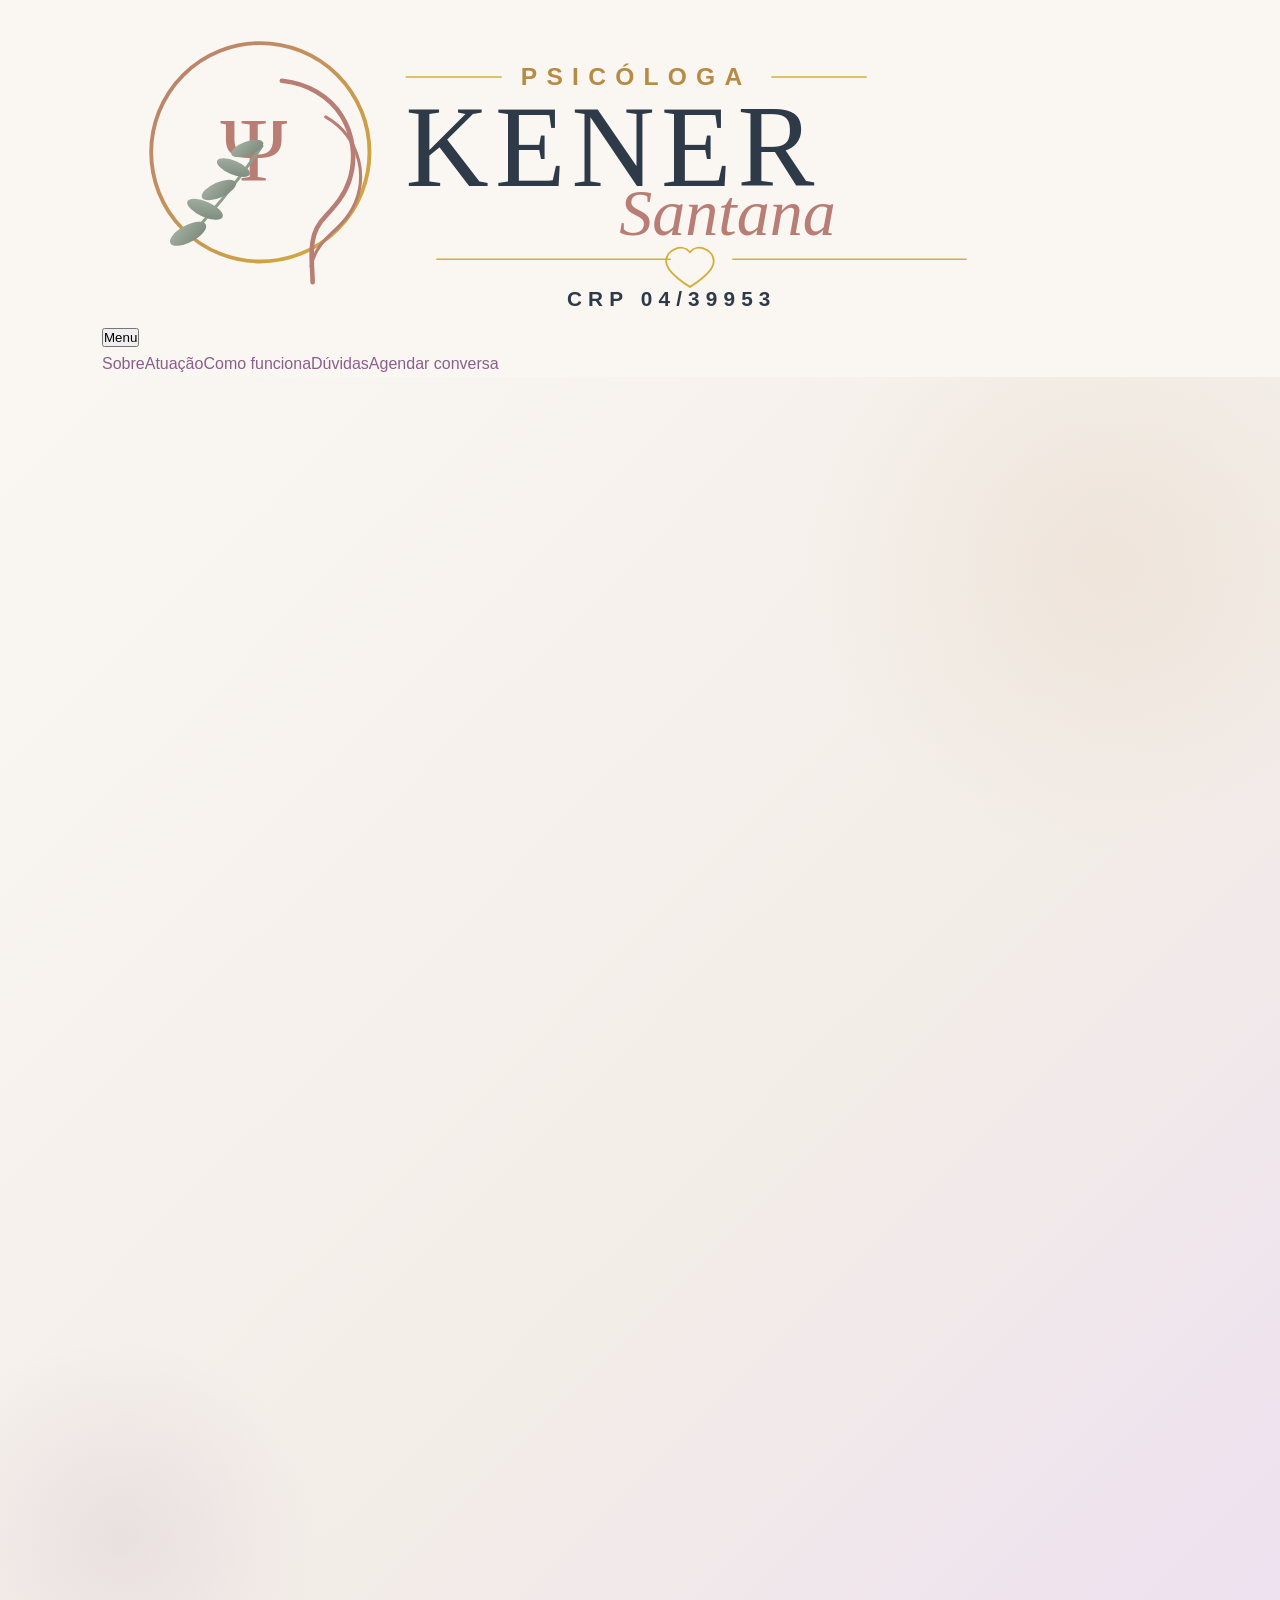
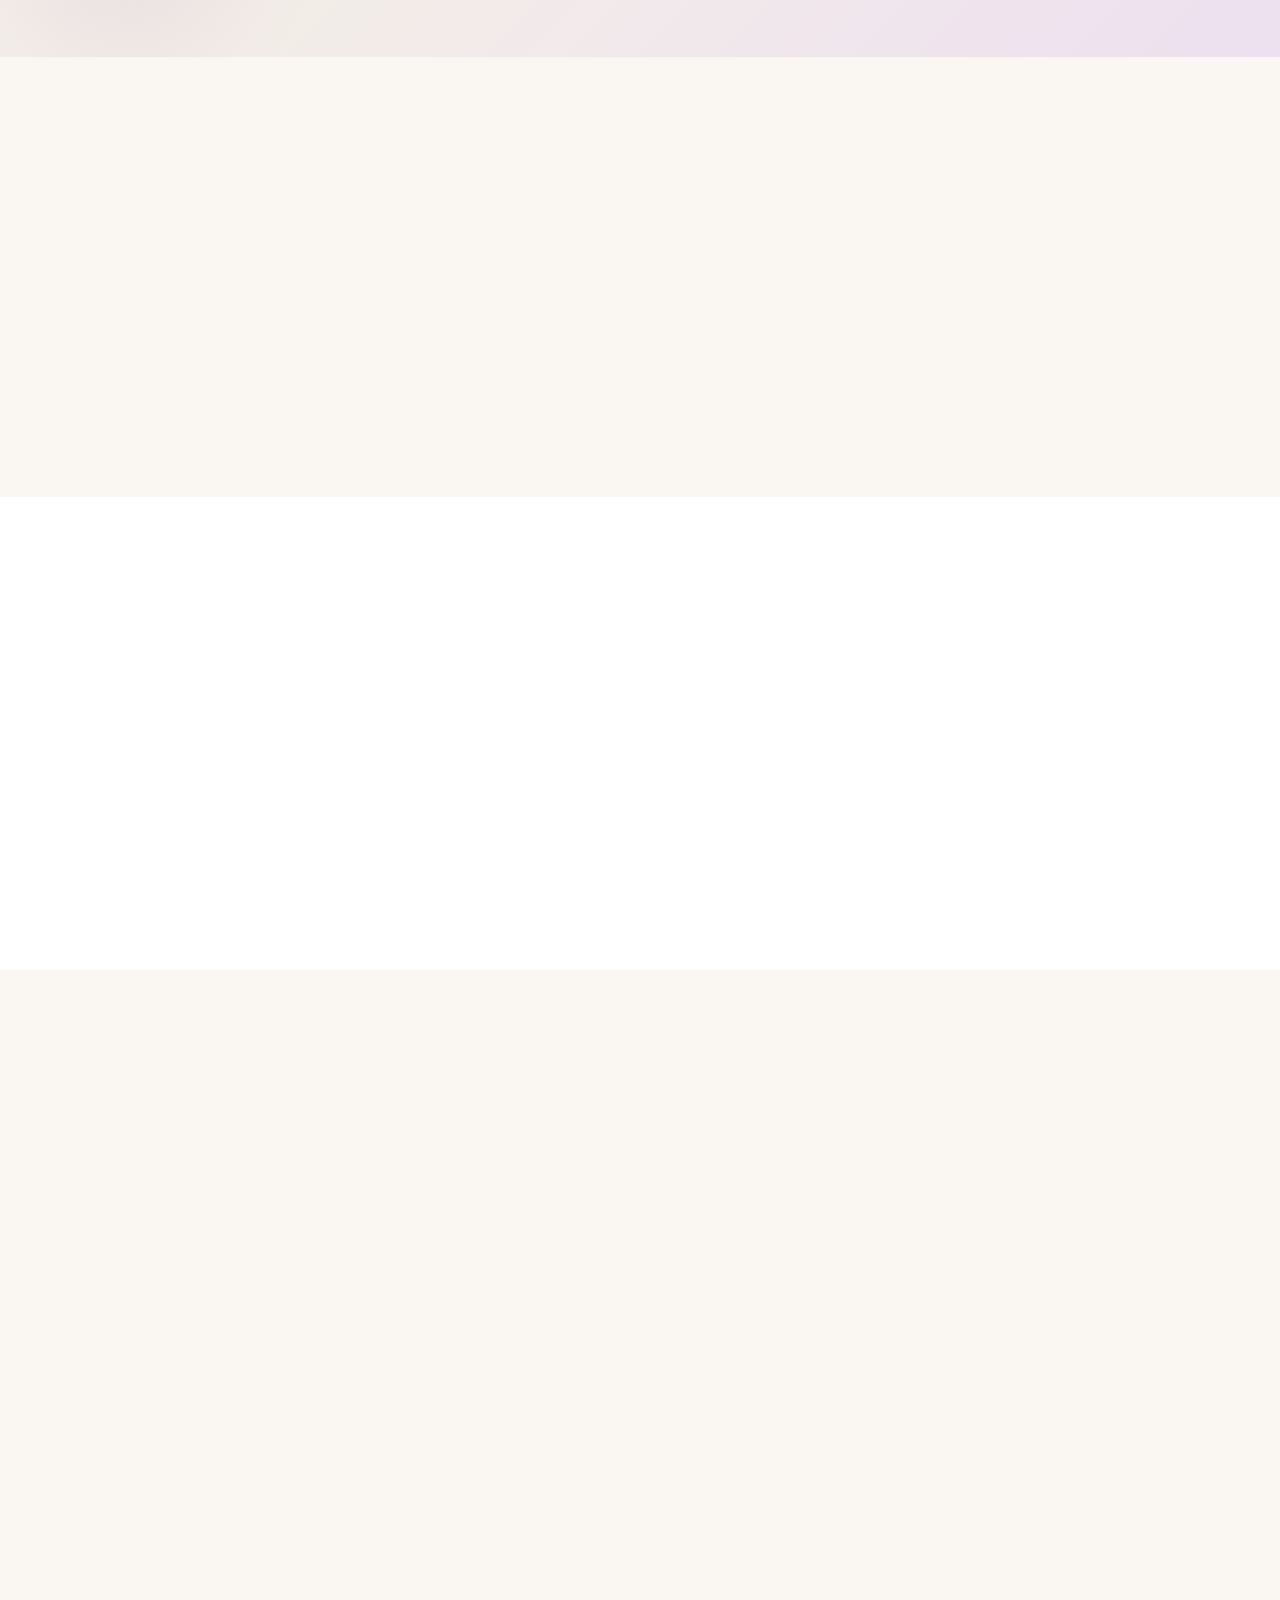
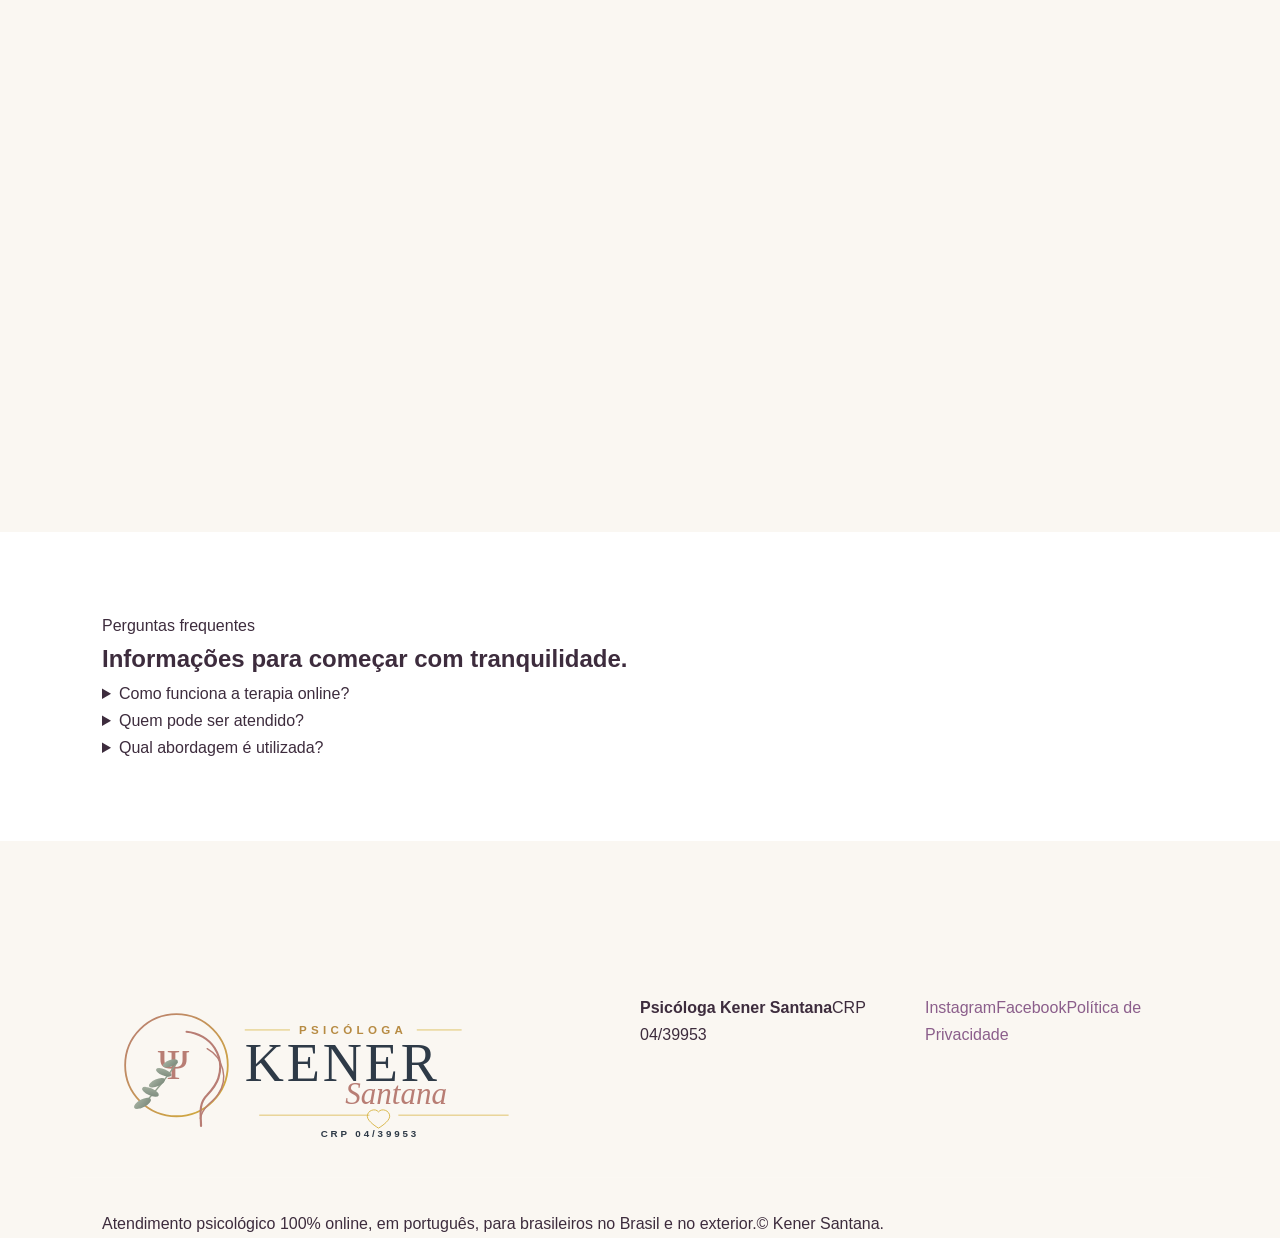
==== commit 1cff329d: "Build Kener Santana premium site structure" ====
--- a/index.html
+++ b/index.html
@@ -1,971 +1,27 @@
-<!DOCTYPE html>
+<!doctype html>
 <html lang="pt-BR">
 <head>
-  <meta charset="UTF-8" />
-  <meta name="viewport" content="width=device-width, initial-scale=1.0" />
-  <meta http-equiv="X-UA-Compatible" content="IE=edge" />
-
-  <!-- ============================================================
-       SEO — Meta tags principais
-  ============================================================ -->
-  <title>Psicóloga Kener Santana | CRP 04/39953 — Atendimento Online</title>
-  <meta name="description"
-        content="Psicóloga Kener Santana (CRP 04/39953) — Atendimento psicológico online para adolescentes e adultos, em português, no Brasil e no exterior. Especialista em TCC, ansiedade, depressão, transtorno bipolar e borderline." />
-  <meta name="keywords"
-        content="psicóloga, psicologia online, TCC, terapia cognitivo-comportamental, ansiedade, depressão, transtorno bipolar, borderline, Kener Santana, CRP 04/39953, atendimento online, psicologia, brasileiros no exterior" />
-  <meta name="author" content="Kener Santana" />
-  <meta name="robots" content="index, follow" />
-  <link rel="canonical" href="https://SEU_DOMINIO_AQUI/" />
-
-  <!-- ============================================================
-       Open Graph (Facebook / WhatsApp)
-  ============================================================ -->
-  <meta property="og:type"        content="website" />
-  <meta property="og:url"         content="https://SEU_DOMINIO_AQUI/" />
-  <meta property="og:title"       content="Psicóloga Kener Santana | Atendimento Online" />
-  <meta property="og:description" content="Terapia Cognitivo-Comportamental online para adolescentes e adultos. Foco em ansiedade, depressão, transtorno bipolar e borderline. Atendimento em português." />
-  <meta property="og:image"       content="https://SEU_DOMINIO_AQUI/assets/images/og-image.jpg" />
-  <meta property="og:locale"      content="pt_BR" />
-  <meta property="og:site_name"   content="Psicóloga Kener Santana" />
-
-  <!-- ============================================================
-       Twitter Card
-  ============================================================ -->
-  <meta name="twitter:card"        content="summary_large_image" />
-  <meta name="twitter:title"       content="Psicóloga Kener Santana | Atendimento Online" />
-  <meta name="twitter:description" content="Terapia Cognitivo-Comportamental online. Ansiedade, depressão, bipolar, borderline. Atendimento em português." />
-  <meta name="twitter:image"       content="https://SEU_DOMINIO_AQUI/assets/images/og-image.jpg" />
-
-  <!-- ============================================================
-       Favicon
-  ============================================================ -->
-  <link rel="icon"             href="assets/icons/favicon.svg" type="image/svg+xml" />
-  <link rel="shortcut icon"    href="assets/icons/favicon.svg" />
-  <link rel="apple-touch-icon" href="assets/icons/favicon.svg" />
-
-  <!-- ============================================================
-       Schema.org — Serviço Profissional de Saúde
-  ============================================================ -->
-  <script type="application/ld+json">
-  {
-    "@context": "https://schema.org",
-    "@type": "MedicalBusiness",
-    "name": "Psicóloga Kener Santana",
-    "description": "Atendimento psicológico online individual. Especialidade em Terapia Cognitivo-Comportamental (TCC) para ansiedade, depressão, transtorno bipolar e transtorno de personalidade borderline.",
-    "url": "https://SEU_DOMINIO_AQUI/",
-    "image": "https://SEU_DOMINIO_AQUI/assets/images/og-image.jpg",
-    "telephone": "SEU_WHATSAPP_AQUI",
-    "priceRange": "$$",
-    "areaServed": [
-      {"@type": "Country", "name": "Brasil"},
-      {"@type": "Text", "name": "Brasileiros no exterior"}
-    ],
-    "availableLanguage": [{"@type": "Language", "name": "Portuguese"}],
-    "medicalSpecialty": "Psicologia Clínica",
-    "hasCredential": {
-      "@type": "EducationalOccupationalCredential",
-      "credentialCategory": "Registro profissional",
-      "name": "CRP 04/39953"
-    },
-    "sameAs": [
-      "https://www.instagram.com/SEU_INSTAGRAM_AQUI/",
-      "https://www.facebook.com/SEU_FACEBOOK_AQUI/"
-    ]
-  }
-  </script>
-
-  <!-- ============================================================
-       CSS
-  ============================================================ -->
-  <link rel="stylesheet" href="css/styles.css" />
-
-  <!-- Pré-carregamento de recursos críticos -->
-  <link rel="preconnect" href="https://fonts.googleapis.com" />
+<meta charset="utf-8">
+<meta name="viewport" content="width=device-width,initial-scale=1">
+<title>Psicóloga Kener Santana | Atendimento Online</title>
+<meta name="description" content="Atendimento psicológico 100% online, em português, para brasileiros no Brasil e no exterior. Psicóloga Kener Santana — CRP 04/39953.">
+<meta name="theme-color" content="#2E3A47">
+<link rel="icon" href="assets/logo/favicon-kener.svg" type="image/svg+xml">
+<link rel="preload" href="assets/images/kener-perfil.png" as="image">
+<link rel="stylesheet" href="css/styles.css">
 </head>
-
 <body>
-
-  <!-- ============================================================
-       Skip link — acessibilidade por teclado
-  ============================================================ -->
-  <a class="skip-link" href="#main">Ir para o conteúdo principal</a>
-
-  <!-- ============================================================
-       CABEÇALHO / NAVBAR
-  ============================================================ -->
-  <header class="header" id="header" role="banner">
-    <nav class="nav container" aria-label="Navegação principal">
-
-      <!-- Logo -->
-      <a class="nav-logo" href="#hero" aria-label="Psicóloga Kener Santana — página inicial">
-        <img src="assets/logo/logo.svg"
-             alt="Logo Kener Santana Psicóloga"
-             width="240"
-             height="52"
-             loading="eager" />
-      </a>
-
-      <!-- Menu desktop -->
-      <ul class="nav-menu" id="navMenu" role="list">
-        <li><a class="nav-link" href="#sobre">Sobre</a></li>
-        <li><a class="nav-link" href="#especialidades">Especialidades</a></li>
-        <li><a class="nav-link" href="#abordagem">Abordagem</a></li>
-        <li><a class="nav-link" href="#como-funciona">Como Funciona</a></li>
-        <li><a class="nav-link" href="#faq">Dúvidas</a></li>
-        <li>
-          <a class="btn btn-primary nav-cta"
-             href="https://wa.me/SEUNUMERO?text=Ol%C3%A1%2C%20gostaria%20de%20agendar%20uma%20consulta."
-             target="_blank"
-             rel="noopener noreferrer"
-             aria-label="Agendar consulta via WhatsApp (abre em nova aba)">
-            <!-- Ícone WhatsApp inline -->
-            <svg width="16" height="16" viewBox="0 0 24 24" fill="currentColor" aria-hidden="true">
-              <path d="M17.472 14.382c-.297-.149-1.758-.867-2.03-.967-.273-.099-.471-.148-.67.15-.197.297-.767.966-.94 1.164-.173.199-.347.223-.644.075-.297-.15-1.255-.463-2.39-1.475-.883-.788-1.48-1.761-1.653-2.059-.173-.297-.018-.458.13-.606.134-.133.298-.347.446-.52.149-.174.198-.298.298-.497.099-.198.05-.371-.025-.52-.075-.149-.669-1.612-.916-2.207-.242-.579-.487-.5-.669-.51-.173-.008-.371-.01-.57-.01-.198 0-.52.074-.792.372-.272.297-1.04 1.016-1.04 2.479 0 1.462 1.065 2.875 1.213 3.074.149.198 2.096 3.2 5.077 4.487.709.306 1.262.489 1.694.625.712.227 1.36.195 1.871.118.571-.085 1.758-.719 2.006-1.413.248-.694.248-1.289.173-1.413-.074-.124-.272-.198-.57-.347m-5.421 7.403h-.004a9.87 9.87 0 01-5.031-1.378l-.361-.214-3.741.982.998-3.648-.235-.374a9.86 9.86 0 01-1.51-5.26c.001-5.45 4.436-9.884 9.888-9.884 2.64 0 5.122 1.03 6.988 2.898a9.825 9.825 0 012.893 6.994c-.003 5.45-4.437 9.884-9.885 9.884m8.413-18.297A11.815 11.815 0 0012.05 0C5.495 0 .16 5.335.157 11.892c0 2.096.547 4.142 1.588 5.945L.057 24l6.305-1.654a11.882 11.882 0 005.683 1.448h.005c6.554 0 11.89-5.335 11.893-11.893a11.821 11.821 0 00-3.48-8.413z"/>
-            </svg>
-            Agendar Consulta
-          </a>
-        </li>
-      </ul>
-
-      <!-- Botão hambúrguer (mobile) -->
-      <button class="nav-toggle"
-              id="navToggle"
-              aria-expanded="false"
-              aria-controls="navMenu"
-              aria-label="Abrir menu de navegação">
-        <span></span>
-        <span></span>
-        <span></span>
-      </button>
-    </nav>
-  </header>
-
-  <!-- ============================================================
-       CONTEÚDO PRINCIPAL
-  ============================================================ -->
-  <main id="main">
-
-    <!-- =====================================================
-         1. HERO
-    ===================================================== -->
-    <section class="hero" id="hero" aria-label="Apresentação">
-      <div class="container hero-inner">
-
-        <!-- Texto -->
-        <div class="hero-content">
-          <div class="hero-eyebrow" aria-hidden="true">
-            <span class="hero-eyebrow-line"></span>
-            <span class="hero-eyebrow-text">Atendimento 100% Online</span>
-          </div>
-
-          <h1 class="hero-title">
-            Cuidando da sua<br />
-            saúde mental com<br />
-            <span>carinho e ciência</span>
-          </h1>
-
-          <p class="hero-description">
-            Sou a Psicóloga Kener Santana (CRP&nbsp;04/39953). Ofereço atendimento psicológico
-            online em português para adolescentes a partir de 12 anos e adultos, no Brasil
-            e no exterior.
-          </p>
-
-          <div class="hero-actions">
-            <a class="btn btn-whatsapp"
-               href="https://wa.me/SEUNUMERO?text=Ol%C3%A1%2C%20gostaria%20de%20agendar%20uma%20consulta."
-               target="_blank"
-               rel="noopener noreferrer"
-               aria-label="Agendar consulta pelo WhatsApp (abre em nova aba)">
-              <svg width="18" height="18" viewBox="0 0 24 24" fill="currentColor" aria-hidden="true">
-                <path d="M17.472 14.382c-.297-.149-1.758-.867-2.03-.967-.273-.099-.471-.148-.67.15-.197.297-.767.966-.94 1.164-.173.199-.347.223-.644.075-.297-.15-1.255-.463-2.39-1.475-.883-.788-1.48-1.761-1.653-2.059-.173-.297-.018-.458.13-.606.134-.133.298-.347.446-.52.149-.174.198-.298.298-.497.099-.198.05-.371-.025-.52-.075-.149-.669-1.612-.916-2.207-.242-.579-.487-.5-.669-.51-.173-.008-.371-.01-.57-.01-.198 0-.52.074-.792.372-.272.297-1.04 1.016-1.04 2.479 0 1.462 1.065 2.875 1.213 3.074.149.198 2.096 3.2 5.077 4.487.709.306 1.262.489 1.694.625.712.227 1.36.195 1.871.118.571-.085 1.758-.719 2.006-1.413.248-.694.248-1.289.173-1.413-.074-.124-.272-.198-.57-.347m-5.421 7.403h-.004a9.87 9.87 0 01-5.031-1.378l-.361-.214-3.741.982.998-3.648-.235-.374a9.86 9.86 0 01-1.51-5.26c.001-5.45 4.436-9.884 9.888-9.884 2.64 0 5.122 1.03 6.988 2.898a9.825 9.825 0 012.893 6.994c-.003 5.45-4.437 9.884-9.885 9.884m8.413-18.297A11.815 11.815 0 0012.05 0C5.495 0 .16 5.335.157 11.892c0 2.096.547 4.142 1.588 5.945L.057 24l6.305-1.654a11.882 11.882 0 005.683 1.448h.005c6.554 0 11.89-5.335 11.893-11.893a11.821 11.821 0 00-3.48-8.413z"/>
-              </svg>
-              Agendar pelo WhatsApp
-            </a>
-            <a class="btn btn-outline" href="#sobre">Saiba mais</a>
-          </div>
-
-          <div class="hero-badges" role="list" aria-label="Destaques">
-            <div class="hero-badge" role="listitem">
-              <span class="hero-badge-icon" aria-hidden="true">
-                <svg viewBox="0 0 12 12"><path d="M10 2L5 9 2 6" stroke="#fff" stroke-width="1.8" fill="none" stroke-linecap="round" stroke-linejoin="round"/></svg>
-              </span>
-              <span>Sigilo e ética profissional</span>
-            </div>
-            <div class="hero-badge" role="listitem">
-              <span class="hero-badge-icon" aria-hidden="true">
-                <svg viewBox="0 0 12 12"><path d="M10 2L5 9 2 6" stroke="#fff" stroke-width="1.8" fill="none" stroke-linecap="round" stroke-linejoin="round"/></svg>
-              </span>
-              <span>Horários flexíveis</span>
-            </div>
-            <div class="hero-badge" role="listitem">
-              <span class="hero-badge-icon" aria-hidden="true">
-                <svg viewBox="0 0 12 12"><path d="M10 2L5 9 2 6" stroke="#fff" stroke-width="1.8" fill="none" stroke-linecap="round" stroke-linejoin="round"/></svg>
-              </span>
-              <span>Base científica sólida — TCC</span>
-            </div>
-          </div>
-        </div>
-
-        <!-- Imagem / Foto -->
-        <div class="hero-image-wrapper" aria-hidden="true">
-          <div class="hero-image-frame">
-            <!--
-              === FOTO DA KENER ===
-              Substitua o bloco abaixo pela tag <img> com a foto real:
-              <img src="assets/images/kener-santana.jpg"
-                   alt="Psicóloga Kener Santana"
-                   class="hero-photo"
-                   width="440"
-                   height="587"
-                   loading="eager" />
-            -->
-            <div class="hero-photo-placeholder" role="img" aria-label="Foto da Psicóloga Kener Santana">
-              <div class="hero-photo-placeholder-icon">
-                <svg width="40" height="40" viewBox="0 0 24 24" fill="none" stroke="#8B5E8B" stroke-width="1.5" aria-hidden="true">
-                  <path d="M20 21v-2a4 4 0 00-4-4H8a4 4 0 00-4 4v2"/>
-                  <circle cx="12" cy="7" r="4"/>
-                </svg>
-              </div>
-              <p class="hero-photo-placeholder-text">
-                Adicione a foto da<br /><strong>Psicóloga Kener Santana</strong><br />
-                em <code>assets/images/kener-santana.jpg</code>
-              </p>
-            </div>
-
-            <!-- Badge CRP -->
-            <div class="hero-crp-badge" aria-label="Registro profissional">
-              <p>Registro Profissional</p>
-              <strong>CRP 04/39953</strong>
-            </div>
-          </div>
-        </div>
-
-      </div>
-    </section>
-
-    <!-- =====================================================
-         2. SOBRE
-    ===================================================== -->
-    <section class="about" id="sobre" aria-labelledby="about-title">
-      <div class="container about-inner">
-
-        <!-- Coluna esquerda — card informações -->
-        <div class="about-image-col reveal">
-          <div class="about-image-accent" aria-hidden="true"></div>
-          <div class="about-card">
-            <div class="about-card-header">
-              <div class="about-avatar" aria-hidden="true">K</div>
-              <div>
-                <p class="about-card-name">Kener Santana</p>
-                <p class="about-card-crp">CRP 04/39953</p>
-              </div>
-            </div>
-            <ul class="about-card-items" role="list" aria-label="Informações profissionais">
-              <li class="about-card-item" role="listitem">
-                <span class="about-card-item-icon" aria-hidden="true">🎓</span>
-                <div>
-                  <span class="about-card-item-label">Formação</span>
-                  <span class="about-card-item-value">Psicologia Clínica</span>
-                </div>
-              </li>
-              <li class="about-card-item" role="listitem">
-                <span class="about-card-item-icon" aria-hidden="true">🧠</span>
-                <div>
-                  <span class="about-card-item-label">Abordagem</span>
-                  <span class="about-card-item-value">Terapia Cognitivo-Comportamental</span>
-                </div>
-              </li>
-              <li class="about-card-item" role="listitem">
-                <span class="about-card-item-icon" aria-hidden="true">💻</span>
-                <div>
-                  <span class="about-card-item-label">Modalidade</span>
-                  <span class="about-card-item-value">100% Online</span>
-                </div>
-              </li>
-              <li class="about-card-item" role="listitem">
-                <span class="about-card-item-icon" aria-hidden="true">🌍</span>
-                <div>
-                  <span class="about-card-item-label">Atendimento</span>
-                  <span class="about-card-item-value">Brasil e exterior (em português)</span>
-                </div>
-              </li>
-            </ul>
-          </div>
-
-          <div class="about-highlights" role="list" aria-label="Dados de destaque">
-            <div class="about-highlight" role="listitem">
-              <div class="about-highlight-num" aria-label="Público a partir de 12 anos">12+</div>
-              <div class="about-highlight-label">anos de idade<br />atendidos</div>
-            </div>
-            <div class="about-highlight" role="listitem">
-              <div class="about-highlight-num" aria-label="100% online">100%</div>
-              <div class="about-highlight-label">online, em<br />português</div>
-            </div>
-          </div>
-        </div>
-
-        <!-- Coluna direita — texto -->
-        <div class="about-content reveal">
-          <span class="section-tag">Sobre mim</span>
-          <h2 class="section-title" id="about-title">
-            Psicologia com ciência,<br />empatia e acolhimento
-          </h2>
-          <p class="section-subtitle">
-            Acredito que cada pessoa carrega uma história única e merece um espaço seguro
-            para ser ouvida, compreendida e apoiada em seu processo de transformação.
-          </p>
-          <p style="color: var(--color-text-muted); font-size: 0.97rem; line-height: 1.8; margin-bottom: 1.5rem;">
-            Sou psicóloga clínica registrada sob o CRP&nbsp;04/39953 e atuo com a
-            <strong>Terapia Cognitivo-Comportamental (TCC)</strong>, uma das abordagens
-            mais validadas cientificamente no mundo. Meu atendimento é voltado para
-            adolescentes a partir de 12 anos e adultos, com foco em condições como
-            ansiedade, depressão, transtorno bipolar e transtorno de personalidade
-            borderline (TPB).
-          </p>
-          <p style="color: var(--color-text-muted); font-size: 0.97rem; line-height: 1.8; margin-bottom: 2rem;">
-            Atendo de forma totalmente online, o que permite que brasileiros que vivem
-            no exterior ou em qualquer região do Brasil tenham acesso a um cuidado
-            psicológico de qualidade, em português, com sigilo e ética.
-          </p>
-          <a class="btn btn-primary" href="#como-funciona">Como funciona o atendimento</a>
-        </div>
-      </div>
-    </section>
-
-    <!-- =====================================================
-         3. ESPECIALIDADES
-    ===================================================== -->
-    <section class="specialties" id="especialidades" aria-labelledby="spec-title">
-      <div class="container">
-        <div class="text-center reveal">
-          <span class="section-tag">Especialidades</span>
-          <h2 class="section-title" id="spec-title">Áreas de atuação</h2>
-          <p class="section-subtitle">
-            Ofereço suporte psicológico especializado nas seguintes condições,
-            com base em evidências científicas.
-          </p>
-        </div>
-
-        <div class="ornament" aria-hidden="true"><div class="ornament-diamond"></div></div>
-
-        <div class="specialties-grid" role="list" aria-label="Especialidades da psicóloga">
-          <article class="specialty-card reveal" role="listitem">
-            <div class="specialty-icon" aria-hidden="true">😰</div>
-            <h3 class="specialty-title">Ansiedade</h3>
-            <p class="specialty-desc">
-              Transtorno de ansiedade generalizada, síndrome do pânico, fobias e ansiedade
-              social. Técnicas de TCC para identificar e reestruturar pensamentos ansiosos.
-            </p>
-          </article>
-
-          <article class="specialty-card reveal" role="listitem">
-            <div class="specialty-icon" aria-hidden="true">🌧️</div>
-            <h3 class="specialty-title">Depressão</h3>
-            <p class="specialty-desc">
-              Acompanhamento para quadros depressivos leves, moderados e graves.
-              Desenvolvimento de estratégias de enfrentamento e resgate da qualidade de vida.
-            </p>
-          </article>
-
-          <article class="specialty-card reveal" role="listitem">
-            <div class="specialty-icon" aria-hidden="true">🔄</div>
-            <h3 class="specialty-title">Transtorno Bipolar</h3>
-            <p class="specialty-desc">
-              Suporte psicológico complementar ao tratamento psiquiátrico, com foco no
-              reconhecimento de ciclos de humor e estratégias de estabilização.
-            </p>
-          </article>
-
-          <article class="specialty-card reveal" role="listitem">
-            <div class="specialty-icon" aria-hidden="true">🌊</div>
-            <h3 class="specialty-title">Borderline (TPB)</h3>
-            <p class="specialty-desc">
-              Acompanhamento para o Transtorno de Personalidade Borderline, auxiliando na
-              regulação emocional, tolerância ao mal-estar e construção de relacionamentos.
-            </p>
-          </article>
-        </div>
-      </div>
-    </section>
-
-    <!-- =====================================================
-         4. ABORDAGEM — TCC
-    ===================================================== -->
-    <section class="approach" id="abordagem" aria-labelledby="approach-title">
-      <div class="container approach-inner">
-
-        <div class="reveal">
-          <span class="section-tag">Abordagem Terapêutica</span>
-          <h2 class="section-title" id="approach-title">
-            Terapia Cognitivo-<br />Comportamental (TCC)
-          </h2>
-          <p class="section-subtitle">
-            A TCC é uma das abordagens mais estudadas e eficazes da psicologia moderna,
-            com ampla evidência científica para tratar ansiedade, depressão e outros transtornos.
-          </p>
-          <a class="btn btn-outline"
-             href="https://wa.me/SEUNUMERO?text=Ol%C3%A1%2C%20gostaria%20de%20saber%20mais%20sobre%20a%20TCC."
-             target="_blank"
-             rel="noopener noreferrer"
-             style="border-color:rgba(255,255,255,0.5); color:#fff;"
-             aria-label="Conversar sobre a TCC via WhatsApp (abre em nova aba)">
-            Tirar dúvidas sobre a TCC
-          </a>
-        </div>
-
-        <div class="approach-steps reveal" aria-label="Como a TCC funciona">
-          <div class="approach-step">
-            <div class="approach-step-num" aria-hidden="true">1</div>
-            <div>
-              <h3 class="approach-step-title">Avaliação individualizada</h3>
-              <p class="approach-step-desc">
-                Entendemos juntos sua história, seus desafios e seus objetivos terapêuticos,
-                construindo um plano de tratamento personalizado.
-              </p>
-            </div>
-          </div>
-
-          <div class="approach-step">
-            <div class="approach-step-num" aria-hidden="true">2</div>
-            <div>
-              <h3 class="approach-step-title">Identificação de padrões</h3>
-              <p class="approach-step-desc">
-                Trabalhamos para identificar pensamentos automáticos, crenças disfuncionais
-                e comportamentos que perpetuam o sofrimento emocional.
-              </p>
-            </div>
-          </div>
-
-          <div class="approach-step">
-            <div class="approach-step-num" aria-hidden="true">3</div>
-            <div>
-              <h3 class="approach-step-title">Reestruturação cognitiva</h3>
-              <p class="approach-step-desc">
-                Aprendemos a questionar e substituir pensamentos distorcidos por formas mais
-                realistas e funcionais de enxergar a si mesmo e o mundo.
-              </p>
-            </div>
-          </div>
-
-          <div class="approach-step">
-            <div class="approach-step-num" aria-hidden="true">4</div>
-            <div>
-              <h3 class="approach-step-title">Mudança comportamental</h3>
-              <p class="approach-step-desc">
-                Desenvolvemos habilidades práticas e técnicas de enfrentamento para lidar
-                com situações desafiadoras no dia a dia.
-              </p>
-            </div>
-          </div>
-        </div>
-      </div>
-    </section>
-
-    <!-- =====================================================
-         5. COMO FUNCIONA
-    ===================================================== -->
-    <section class="how-it-works" id="como-funciona" aria-labelledby="hiw-title">
-      <div class="container">
-        <div class="text-center reveal">
-          <span class="section-tag">Passo a passo</span>
-          <h2 class="section-title" id="hiw-title">Como funciona o atendimento online</h2>
-          <p class="section-subtitle">
-            Simples, seguro e acessível de qualquer lugar do mundo.
-          </p>
-        </div>
-
-        <div class="ornament" aria-hidden="true"><div class="ornament-diamond"></div></div>
-
-        <div class="steps-grid" role="list" aria-label="Etapas do atendimento">
-          <div class="step-card reveal" role="listitem">
-            <div class="step-number" aria-hidden="true">1</div>
-            <h3 class="step-title">Entre em contato</h3>
-            <p class="step-desc">
-              Envie uma mensagem pelo WhatsApp ou Instagram para dar o primeiro passo.
-            </p>
-          </div>
-
-          <div class="step-card reveal" role="listitem">
-            <div class="step-number" aria-hidden="true">2</div>
-            <h3 class="step-title">Agende sua sessão</h3>
-            <p class="step-desc">
-              Escolhemos juntos o melhor dia e horário, de acordo com sua disponibilidade.
-            </p>
-          </div>
-
-          <div class="step-card reveal" role="listitem">
-            <div class="step-number" aria-hidden="true">3</div>
-            <h3 class="step-title">Sessão por videochamada</h3>
-            <p class="step-desc">
-              As consultas acontecem por videochamada segura, no conforto do seu lar.
-            </p>
-          </div>
-
-          <div class="step-card reveal" role="listitem">
-            <div class="step-number" aria-hidden="true">4</div>
-            <h3 class="step-title">Evolua com suporte</h3>
-            <p class="step-desc">
-              Acompanhamos sua evolução sessão a sessão, ajustando o plano terapêutico
-              conforme necessário.
-            </p>
-          </div>
-        </div>
-      </div>
-    </section>
-
-    <!-- =====================================================
-         6. PÚBLICO-ALVO
-    ===================================================== -->
-    <section class="audience" id="publico" aria-labelledby="audience-title">
-      <div class="container">
-        <div class="text-center reveal">
-          <span class="section-tag">Para quem é</span>
-          <h2 class="section-title" id="audience-title">Atendimento para</h2>
-          <p class="section-subtitle">
-            Ofereço acompanhamento psicológico para pessoas em diferentes fases da vida.
-          </p>
-        </div>
-
-        <div class="audience-grid reveal" role="list" aria-label="Público atendido">
-          <div class="audience-card" role="listitem">
-            <span class="audience-icon" aria-hidden="true">🧒</span>
-            <h3 class="audience-label">Adolescentes</h3>
-            <p style="font-size:0.85rem; color:var(--color-text-muted); margin-top:0.5rem;">A partir de 12 anos</p>
-          </div>
-          <div class="audience-card" role="listitem">
-            <span class="audience-icon" aria-hidden="true">🧑</span>
-            <h3 class="audience-label">Jovens adultos</h3>
-            <p style="font-size:0.85rem; color:var(--color-text-muted); margin-top:0.5rem;">18 a 30 anos</p>
-          </div>
-          <div class="audience-card" role="listitem">
-            <span class="audience-icon" aria-hidden="true">👩</span>
-            <h3 class="audience-label">Adultos</h3>
-            <p style="font-size:0.85rem; color:var(--color-text-muted); margin-top:0.5rem;">Em qualquer fase da vida</p>
-          </div>
-          <div class="audience-card" role="listitem">
-            <span class="audience-icon" aria-hidden="true">🌍</span>
-            <h3 class="audience-label">Brasileiros no exterior</h3>
-            <p style="font-size:0.85rem; color:var(--color-text-muted); margin-top:0.5rem;">Atendimento em português</p>
-          </div>
-        </div>
-      </div>
-    </section>
-
-    <!-- =====================================================
-         7. DEPOIMENTOS
-    ===================================================== -->
-    <section class="testimonials" id="depoimentos" aria-labelledby="test-title">
-      <div class="container">
-        <div class="text-center reveal">
-          <span class="section-tag">Depoimentos</span>
-          <h2 class="section-title" id="test-title">O que dizem os pacientes</h2>
-          <p class="section-subtitle">
-            Histórias reais de transformação e superação.
-          </p>
-        </div>
-
-        <div class="ornament" aria-hidden="true"><div class="ornament-diamond"></div></div>
-
-        <div class="testimonials-grid" role="list" aria-label="Depoimentos de pacientes">
-
-          <article class="testimonial-card reveal" role="listitem">
-            <span class="testimonial-quote-mark" aria-hidden="true">"</span>
-            <p class="testimonial-text">
-              A Kener me ajudou a entender minha ansiedade de uma forma que nunca tinha
-              conseguido antes. As sessões online foram perfeitas para minha rotina.
-              Hoje me sinto muito mais segura.
-            </p>
-            <footer class="testimonial-author">
-              <div class="testimonial-avatar" aria-hidden="true">A</div>
-              <div>
-                <span class="testimonial-name">Ana Paula M.</span>
-                <span class="testimonial-detail">Ansiedade — São Paulo, SP</span>
-                <div class="testimonial-stars" aria-label="5 estrelas">★★★★★</div>
-              </div>
-            </footer>
-          </article>
-
-          <article class="testimonial-card reveal" role="listitem">
-            <span class="testimonial-quote-mark" aria-hidden="true">"</span>
-            <p class="testimonial-text">
-              Moro em Portugal e não conseguia encontrar psicóloga que atendesse em
-              português com qualidade. A Kener foi a solução que eu precisava.
-              Profissional incrível!
-            </p>
-            <footer class="testimonial-author">
-              <div class="testimonial-avatar" aria-hidden="true">R</div>
-              <div>
-                <span class="testimonial-name">Rafael C.</span>
-                <span class="testimonial-detail">Depressão — Lisboa, Portugal</span>
-                <div class="testimonial-stars" aria-label="5 estrelas">★★★★★</div>
-              </div>
-            </footer>
-          </article>
-
-          <article class="testimonial-card reveal" role="listitem">
-            <span class="testimonial-quote-mark" aria-hidden="true">"</span>
-            <p class="testimonial-text">
-              Meu filho tem 14 anos e a Kener conseguiu criar uma conexão incrível com ele.
-              A TCC trouxe mudanças reais em poucos meses. Recomendo demais!
-            </p>
-            <footer class="testimonial-author">
-              <div class="testimonial-avatar" aria-hidden="true">M</div>
-              <div>
-                <span class="testimonial-name">Márcia L.</span>
-                <span class="testimonial-detail">Mãe de adolescente — Belo Horizonte, MG</span>
-                <div class="testimonial-stars" aria-label="5 estrelas">★★★★★</div>
-              </div>
-            </footer>
-          </article>
-
-        </div>
-
-        <!-- Aviso legal -->
-        <p style="text-align:center; font-size:0.78rem; color:var(--color-text-muted); margin-top:2rem;">
-          * Os depoimentos são ilustrativos e representam experiências típicas dos pacientes.
-          Os nomes foram alterados para preservar a privacidade.
-        </p>
-      </div>
-    </section>
-
-    <!-- =====================================================
-         8. FAQ
-    ===================================================== -->
-    <section class="faq" id="faq" aria-labelledby="faq-title">
-      <div class="container">
-        <div class="text-center reveal">
-          <span class="section-tag">Dúvidas frequentes</span>
-          <h2 class="section-title" id="faq-title">Perguntas e respostas</h2>
-          <p class="section-subtitle">
-            Tire suas principais dúvidas sobre o atendimento psicológico online.
-          </p>
-        </div>
-
-        <div class="faq-list reveal" role="list" aria-label="Perguntas frequentes">
-
-          <!-- FAQ item 1 -->
-          <div class="faq-item" role="listitem">
-            <button class="faq-question"
-                    aria-expanded="false"
-                    aria-controls="faq-answer-1"
-                    id="faq-question-1">
-              A terapia online é tão eficaz quanto a presencial?
-              <svg class="faq-chevron" viewBox="0 0 24 24" fill="none"
-                   stroke="currentColor" stroke-width="2" stroke-linecap="round"
-                   stroke-linejoin="round" aria-hidden="true">
-                <polyline points="6 9 12 15 18 9"/>
-              </svg>
-            </button>
-            <div class="faq-answer" id="faq-answer-1" role="region" aria-labelledby="faq-question-1">
-              <p>
-                Sim! Diversos estudos científicos demonstram que a psicoterapia online tem
-                eficácia equivalente à presencial para a maioria dos transtornos, incluindo
-                ansiedade e depressão. O Conselho Federal de Psicologia (CFP) regulamenta e
-                reconhece o atendimento psicológico online como modalidade legítima e eficaz.
-              </p>
-            </div>
-          </div>
-
-          <!-- FAQ item 2 -->
-          <div class="faq-item" role="listitem">
-            <button class="faq-question"
-                    aria-expanded="false"
-                    aria-controls="faq-answer-2"
-                    id="faq-question-2">
-              Você atende a partir de qual idade?
-              <svg class="faq-chevron" viewBox="0 0 24 24" fill="none"
-                   stroke="currentColor" stroke-width="2" stroke-linecap="round"
-                   stroke-linejoin="round" aria-hidden="true">
-                <polyline points="6 9 12 15 18 9"/>
-              </svg>
-            </button>
-            <div class="faq-answer" id="faq-answer-2" role="region" aria-labelledby="faq-question-2">
-              <p>
-                Atendo adolescentes a partir de 12 anos e adultos de todas as idades.
-                Para menores de 18 anos, é necessária a autorização e participação dos
-                responsáveis legais no início do processo terapêutico.
-              </p>
-            </div>
-          </div>
-
-          <!-- FAQ item 3 -->
-          <div class="faq-item" role="listitem">
-            <button class="faq-question"
-                    aria-expanded="false"
-                    aria-controls="faq-answer-3"
-                    id="faq-question-3">
-              Você atende brasileiros que moram fora do Brasil?
-              <svg class="faq-chevron" viewBox="0 0 24 24" fill="none"
-                   stroke="currentColor" stroke-width="2" stroke-linecap="round"
-                   stroke-linejoin="round" aria-hidden="true">
-                <polyline points="6 9 12 15 18 9"/>
-              </svg>
-            </button>
-            <div class="faq-answer" id="faq-answer-3" role="region" aria-labelledby="faq-question-3">
-              <p>
-                Sim! Por ser 100% online e em português, atendo brasileiros em qualquer
-                país do mundo. Apenas ajustamos o horário conforme o fuso horário do
-                paciente para encontrar um momento conveniente.
-              </p>
-            </div>
-          </div>
-
-          <!-- FAQ item 4 -->
-          <div class="faq-item" role="listitem">
-            <button class="faq-question"
-                    aria-expanded="false"
-                    aria-controls="faq-answer-4"
-                    id="faq-question-4">
-              Como funciona a primeira sessão?
-              <svg class="faq-chevron" viewBox="0 0 24 24" fill="none"
-                   stroke="currentColor" stroke-width="2" stroke-linecap="round"
-                   stroke-linejoin="round" aria-hidden="true">
-                <polyline points="6 9 12 15 18 9"/>
-              </svg>
-            </button>
-            <div class="faq-answer" id="faq-answer-4" role="region" aria-labelledby="faq-question-4">
-              <p>
-                A primeira sessão é dedicada ao acolhimento e avaliação inicial. É um espaço
-                para que você possa se apresentar, contar sobre o que te trouxe à terapia e
-                tirar suas dúvidas sobre o processo. Não há julgamentos — apenas escuta ativa
-                e empatia.
-              </p>
-            </div>
-          </div>
-
-          <!-- FAQ item 5 -->
-          <div class="faq-item" role="listitem">
-            <button class="faq-question"
-                    aria-expanded="false"
-                    aria-controls="faq-answer-5"
-                    id="faq-question-5">
-              O que é sigilo profissional e como ele funciona?
-              <svg class="faq-chevron" viewBox="0 0 24 24" fill="none"
-                   stroke="currentColor" stroke-width="2" stroke-linecap="round"
-                   stroke-linejoin="round" aria-hidden="true">
-                <polyline points="6 9 12 15 18 9"/>
-              </svg>
-            </button>
-            <div class="faq-answer" id="faq-answer-5" role="region" aria-labelledby="faq-question-5">
-              <p>
-                O sigilo profissional é um dever ético fundamental do psicólogo, garantido
-                pelo Código de Ética Profissional do CFP. Todas as informações compartilhadas
-                nas sessões são estritamente confidenciais e nunca serão divulgadas sem o
-                seu consentimento explícito, exceto nas situações previstas em lei.
-              </p>
-            </div>
-          </div>
-
-          <!-- FAQ item 6 -->
-          <div class="faq-item" role="listitem">
-            <button class="faq-question"
-                    aria-expanded="false"
-                    aria-controls="faq-answer-6"
-                    id="faq-question-6">
-              Qual plataforma é usada para as sessões?
-              <svg class="faq-chevron" viewBox="0 0 24 24" fill="none"
-                   stroke="currentColor" stroke-width="2" stroke-linecap="round"
-                   stroke-linejoin="round" aria-hidden="true">
-                <polyline points="6 9 12 15 18 9"/>
-              </svg>
-            </button>
-            <div class="faq-answer" id="faq-answer-6" role="region" aria-labelledby="faq-question-6">
-              <p>
-                As sessões são realizadas por videochamada em plataformas seguras. A plataforma
-                utilizada é informada no momento do agendamento. Basta ter acesso à internet
-                e um dispositivo com câmera e microfone (computador, tablet ou smartphone).
-              </p>
-            </div>
-          </div>
-
-        </div>
-      </div>
-    </section>
-
-    <!-- =====================================================
-         9. CTA — AGENDAMENTO
-    ===================================================== -->
-    <section class="cta-section" id="agendamento" aria-labelledby="cta-title">
-      <div class="container">
-        <div class="cta-card reveal">
-          <span class="section-tag">Dê o primeiro passo</span>
-          <h2 class="section-title" id="cta-title">
-            Sua saúde mental<br />merece atenção agora
-          </h2>
-          <p class="section-subtitle">
-            Entre em contato e agende sua primeira sessão. Sem julgamentos, com acolhimento
-            e profissionalismo.
-          </p>
-          <div class="cta-actions">
-            <a class="btn btn-whatsapp"
-               href="https://wa.me/SEUNUMERO?text=Ol%C3%A1%2C%20gostaria%20de%20agendar%20uma%20consulta."
-               target="_blank"
-               rel="noopener noreferrer"
-               aria-label="Agendar pelo WhatsApp (abre em nova aba)">
-              <svg width="18" height="18" viewBox="0 0 24 24" fill="currentColor" aria-hidden="true">
-                <path d="M17.472 14.382c-.297-.149-1.758-.867-2.03-.967-.273-.099-.471-.148-.67.15-.197.297-.767.966-.94 1.164-.173.199-.347.223-.644.075-.297-.15-1.255-.463-2.39-1.475-.883-.788-1.48-1.761-1.653-2.059-.173-.297-.018-.458.13-.606.134-.133.298-.347.446-.52.149-.174.198-.298.298-.497.099-.198.05-.371-.025-.52-.075-.149-.669-1.612-.916-2.207-.242-.579-.487-.5-.669-.51-.173-.008-.371-.01-.57-.01-.198 0-.52.074-.792.372-.272.297-1.04 1.016-1.04 2.479 0 1.462 1.065 2.875 1.213 3.074.149.198 2.096 3.2 5.077 4.487.709.306 1.262.489 1.694.625.712.227 1.36.195 1.871.118.571-.085 1.758-.719 2.006-1.413.248-.694.248-1.289.173-1.413-.074-.124-.272-.198-.57-.347m-5.421 7.403h-.004a9.87 9.87 0 01-5.031-1.378l-.361-.214-3.741.982.998-3.648-.235-.374a9.86 9.86 0 01-1.51-5.26c.001-5.45 4.436-9.884 9.888-9.884 2.64 0 5.122 1.03 6.988 2.898a9.825 9.825 0 012.893 6.994c-.003 5.45-4.437 9.884-9.885 9.884m8.413-18.297A11.815 11.815 0 0012.05 0C5.495 0 .16 5.335.157 11.892c0 2.096.547 4.142 1.588 5.945L.057 24l6.305-1.654a11.882 11.882 0 005.683 1.448h.005c6.554 0 11.89-5.335 11.893-11.893a11.821 11.821 0 00-3.48-8.413z"/>
-              </svg>
-              Agendar pelo WhatsApp
-            </a>
-            <a class="btn btn-outline"
-               href="https://www.instagram.com/SEU_INSTAGRAM_AQUI/"
-               target="_blank"
-               rel="noopener noreferrer"
-               style="border-color:rgba(255,255,255,0.45); color:rgba(255,255,255,0.9);"
-               aria-label="Seguir no Instagram (abre em nova aba)">
-              Ver no Instagram
-            </a>
-          </div>
-          <p class="cta-note">
-            Respondemos em até 24 horas. Sem compromisso.
-          </p>
-        </div>
-      </div>
-    </section>
-
-  </main>
-
-  <!-- ============================================================
-       FOOTER
-  ============================================================ -->
-  <footer class="footer" id="contato" role="contentinfo">
-    <div class="container">
-      <div class="footer-grid">
-
-        <!-- Marca -->
-        <div class="footer-brand">
-          <img src="assets/logo/logo.svg"
-               alt="Logo Psicóloga Kener Santana"
-               class="footer-logo"
-               width="240"
-               height="52"
-               loading="lazy" />
-          <p>
-            Atendimento psicológico online em português, para brasileiros no Brasil e no exterior.
-            Especialista em TCC, ansiedade, depressão, transtorno bipolar e borderline.
-          </p>
-          <!-- Redes sociais -->
-          <nav aria-label="Redes sociais" style="margin-top:1rem;">
-            <div class="footer-social">
-              <a class="footer-social-link"
-                 href="https://www.instagram.com/SEU_INSTAGRAM_AQUI/"
-                 target="_blank"
-                 rel="noopener noreferrer"
-                 aria-label="Instagram de Kener Santana (abre em nova aba)">
-                <!-- Instagram SVG inline -->
-                <svg width="18" height="18" viewBox="0 0 24 24" fill="currentColor" aria-hidden="true">
-                  <path d="M12 2.163c3.204 0 3.584.012 4.85.07 3.252.148 4.771 1.691 4.919 4.919.058 1.265.069 1.645.069 4.849 0 3.205-.012 3.584-.069 4.849-.149 3.225-1.664 4.771-4.919 4.919-1.266.058-1.644.07-4.85.07-3.204 0-3.584-.012-4.849-.07-3.26-.149-4.771-1.699-4.919-4.92-.058-1.265-.07-1.644-.07-4.849 0-3.204.013-3.583.07-4.849.149-3.227 1.664-4.771 4.919-4.919 1.266-.057 1.645-.069 4.849-.069zm0-2.163c-3.259 0-3.667.014-4.947.072-4.358.2-6.78 2.618-6.98 6.98-.059 1.281-.073 1.689-.073 4.948 0 3.259.014 3.668.072 4.948.2 4.358 2.618 6.78 6.98 6.98 1.281.058 1.689.072 4.948.072 3.259 0 3.668-.014 4.948-.072 4.354-.2 6.782-2.618 6.979-6.98.059-1.28.073-1.689.073-4.948 0-3.259-.014-3.667-.072-4.947-.196-4.354-2.617-6.78-6.979-6.98-1.281-.059-1.69-.073-4.949-.073zm0 5.838c-3.403 0-6.162 2.759-6.162 6.162s2.759 6.163 6.162 6.163 6.162-2.759 6.162-6.163c0-3.403-2.759-6.162-6.162-6.162zm0 10.162c-2.209 0-4-1.79-4-4 0-2.209 1.791-4 4-4s4 1.791 4 4c0 2.21-1.791 4-4 4zm6.406-11.845c-.796 0-1.441.645-1.441 1.44s.645 1.44 1.441 1.44c.795 0 1.439-.645 1.439-1.44s-.644-1.44-1.439-1.44z"/>
-                </svg>
-              </a>
-              <a class="footer-social-link"
-                 href="https://www.facebook.com/SEU_FACEBOOK_AQUI/"
-                 target="_blank"
-                 rel="noopener noreferrer"
-                 aria-label="Facebook de Kener Santana (abre em nova aba)">
-                <svg width="18" height="18" viewBox="0 0 24 24" fill="currentColor" aria-hidden="true">
-                  <path d="M24 12.073c0-6.627-5.373-12-12-12s-12 5.373-12 12c0 5.99 4.388 10.954 10.125 11.854v-8.385H7.078v-3.47h3.047V9.43c0-3.007 1.792-4.669 4.533-4.669 1.312 0 2.686.235 2.686.235v2.953H15.83c-1.491 0-1.956.925-1.956 1.874v2.25h3.328l-.532 3.47h-2.796v8.385C19.612 23.027 24 18.062 24 12.073z"/>
-                </svg>
-              </a>
-              <a class="footer-social-link"
-                 href="https://wa.me/SEUNUMERO"
-                 target="_blank"
-                 rel="noopener noreferrer"
-                 aria-label="WhatsApp de Kener Santana (abre em nova aba)">
-                <svg width="18" height="18" viewBox="0 0 24 24" fill="currentColor" aria-hidden="true">
-                  <path d="M17.472 14.382c-.297-.149-1.758-.867-2.03-.967-.273-.099-.471-.148-.67.15-.197.297-.767.966-.94 1.164-.173.199-.347.223-.644.075-.297-.15-1.255-.463-2.39-1.475-.883-.788-1.48-1.761-1.653-2.059-.173-.297-.018-.458.13-.606.134-.133.298-.347.446-.52.149-.174.198-.298.298-.497.099-.198.05-.371-.025-.52-.075-.149-.669-1.612-.916-2.207-.242-.579-.487-.5-.669-.51-.173-.008-.371-.01-.57-.01-.198 0-.52.074-.792.372-.272.297-1.04 1.016-1.04 2.479 0 1.462 1.065 2.875 1.213 3.074.149.198 2.096 3.2 5.077 4.487.709.306 1.262.489 1.694.625.712.227 1.36.195 1.871.118.571-.085 1.758-.719 2.006-1.413.248-.694.248-1.289.173-1.413-.074-.124-.272-.198-.57-.347m-5.421 7.403h-.004a9.87 9.87 0 01-5.031-1.378l-.361-.214-3.741.982.998-3.648-.235-.374a9.86 9.86 0 01-1.51-5.26c.001-5.45 4.436-9.884 9.888-9.884 2.64 0 5.122 1.03 6.988 2.898a9.825 9.825 0 012.893 6.994c-.003 5.45-4.437 9.884-9.885 9.884m8.413-18.297A11.815 11.815 0 0012.05 0C5.495 0 .16 5.335.157 11.892c0 2.096.547 4.142 1.588 5.945L.057 24l6.305-1.654a11.882 11.882 0 005.683 1.448h.005c6.554 0 11.89-5.335 11.893-11.893a11.821 11.821 0 00-3.48-8.413z"/>
-                </svg>
-              </a>
-            </div>
-          </nav>
-        </div>
-
-        <!-- Links rápidos -->
-        <nav aria-label="Links rápidos">
-          <p class="footer-col-title">Links rápidos</p>
-          <ul class="footer-links" role="list">
-            <li><a href="#sobre">Sobre mim</a></li>
-            <li><a href="#especialidades">Especialidades</a></li>
-            <li><a href="#abordagem">TCC</a></li>
-            <li><a href="#como-funciona">Como funciona</a></li>
-            <li><a href="#faq">Dúvidas frequentes</a></li>
-            <li><a href="#agendamento">Agendar consulta</a></li>
-          </ul>
-        </nav>
-
-        <!-- Contato -->
-        <div>
-          <p class="footer-col-title">Contato</p>
-          <ul class="footer-links" role="list">
-            <li>
-              <a href="https://wa.me/SEUNUMERO"
-                 target="_blank"
-                 rel="noopener noreferrer"
-                 aria-label="WhatsApp (abre em nova aba)">
-                📱 WhatsApp
-              </a>
-            </li>
-            <li>
-              <a href="https://www.instagram.com/SEU_INSTAGRAM_AQUI/"
-                 target="_blank"
-                 rel="noopener noreferrer"
-                 aria-label="Instagram (abre em nova aba)">
-                📸 Instagram
-              </a>
-            </li>
-            <li>
-              <a href="https://www.facebook.com/SEU_FACEBOOK_AQUI/"
-                 target="_blank"
-                 rel="noopener noreferrer"
-                 aria-label="Facebook (abre em nova aba)">
-                👍 Facebook
-              </a>
-            </li>
-            <li style="margin-top:1rem;">
-              <a href="politica-de-privacidade.html"
-                 aria-label="Política de Privacidade">
-                Política de Privacidade
-              </a>
-            </li>
-          </ul>
-          <p style="margin-top:1.5rem; font-size:0.85rem; line-height:1.6;">
-            Atendimento<br />
-            <strong style="color:rgba(255,255,255,0.75);">100% Online</strong><br />
-            Brasil e exterior
-          </p>
-        </div>
-
-      </div>
-
-      <!-- Rodapé inferior -->
-      <div class="footer-bottom">
-        <p>
-          &copy; <span id="currentYear">2025</span> Kener Santana — CRP&nbsp;04/39953.
-          Todos os direitos reservados.
-        </p>
-        <a href="politica-de-privacidade.html">Política de Privacidade</a>
-      </div>
-    </div>
-  </footer>
-
-  <!-- ============================================================
-       BOTÃO FLUTUANTE WHATSAPP
-  ============================================================ -->
-  <div class="whatsapp-float" role="complementary" aria-label="Contato rápido via WhatsApp">
-    <a href="https://wa.me/SEUNUMERO?text=Ol%C3%A1%2C%20gostaria%20de%20agendar%20uma%20consulta."
-       target="_blank"
-       rel="noopener noreferrer"
-       aria-label="Entrar em contato pelo WhatsApp (abre em nova aba)">
-      <svg viewBox="0 0 24 24" fill="currentColor" aria-hidden="true">
-        <path d="M17.472 14.382c-.297-.149-1.758-.867-2.03-.967-.273-.099-.471-.148-.67.15-.197.297-.767.966-.94 1.164-.173.199-.347.223-.644.075-.297-.15-1.255-.463-2.39-1.475-.883-.788-1.48-1.761-1.653-2.059-.173-.297-.018-.458.13-.606.134-.133.298-.347.446-.52.149-.174.198-.298.298-.497.099-.198.05-.371-.025-.52-.075-.149-.669-1.612-.916-2.207-.242-.579-.487-.5-.669-.51-.173-.008-.371-.01-.57-.01-.198 0-.52.074-.792.372-.272.297-1.04 1.016-1.04 2.479 0 1.462 1.065 2.875 1.213 3.074.149.198 2.096 3.2 5.077 4.487.709.306 1.262.489 1.694.625.712.227 1.36.195 1.871.118.571-.085 1.758-.719 2.006-1.413.248-.694.248-1.289.173-1.413-.074-.124-.272-.198-.57-.347m-5.421 7.403h-.004a9.87 9.87 0 01-5.031-1.378l-.361-.214-3.741.982.998-3.648-.235-.374a9.86 9.86 0 01-1.51-5.26c.001-5.45 4.436-9.884 9.888-9.884 2.64 0 5.122 1.03 6.988 2.898a9.825 9.825 0 012.893 6.994c-.003 5.45-4.437 9.884-9.885 9.884m8.413-18.297A11.815 11.815 0 0012.05 0C5.495 0 .16 5.335.157 11.892c0 2.096.547 4.142 1.588 5.945L.057 24l6.305-1.654a11.882 11.882 0 005.683 1.448h.005c6.554 0 11.89-5.335 11.893-11.893a11.821 11.821 0 00-3.48-8.413z"/>
-      </svg>
-    </a>
-    <span class="tooltip" aria-hidden="true">Agendar consulta</span>
-  </div>
-
-  <!-- ============================================================
-       JAVASCRIPT
-  ============================================================ -->
-  <script src="js/main.js" defer></script>
-
-</body>
-</html>
+<header><nav class="container"><a class="brand" href="#topo"><img src="assets/logo/logo-kener-oficial.svg" alt="Psicóloga Kener Santana"></a><button class="menu-btn" aria-expanded="false">Menu</button><div class="menu"><a href="#sobre">Sobre</a><a href="#atuacao">Atuação</a><a href="#processo">Como funciona</a><a href="#faq">Dúvidas</a><a class="cta" href="#contato">Agendar conversa</a></div></nav></header>
+<main id="topo">
+<section class="hero"><div class="container hero-grid"><div class="hero-copy reveal"><span class="kicker">Psicoterapia online • Brasil e exterior</span><h1>Um espaço seguro para compreender suas emoções e transformar sua história.</h1><p>Atendimento psicológico humanizado, fundamentado na Terapia Cognitivo-Comportamental, para adolescentes a partir de 12 anos e adultos.</p><div class="actions"><a class="btn btn-primary" href="#contato">Agendar atendimento</a><a class="btn btn-outline" href="#sobre">Conhecer a Kener</a></div><div class="trust"><span>CRP 04/39953</span><span>100% online</span><span>Atendimento em português</span></div></div><div class="visual reveal"><div class="portrait-wrap"><img src="assets/images/kener-perfil.png" alt="Psicóloga Kener Santana" onerror="this.onerror=null;this.src='assets/logo/favicon-kener.svg';this.classList.add('portrait-fallback')"></div><div class="float-card"><strong>Você não precisa enfrentar tudo sozinho.</strong><span>O primeiro passo pode começar com uma conversa.</span></div></div></div></section>
+<section class="section"><div class="container center reveal"><span class="kicker">Talvez você esteja vivendo isso agora</span><h2>Quando os pensamentos não param, as emoções pesam e a rotina perde o equilíbrio.</h2><p>A terapia pode ajudar você a reconhecer padrões, desenvolver novas estratégias e construir uma relação mais saudável consigo mesmo.</p></div><div class="container grid4"><article class="card reveal"><span class="num">01</span><h3>Ansiedade constante</h3><p>Preocupação excessiva, tensão e dificuldade para desacelerar.</p></article><article class="card reveal"><span class="num">02</span><h3>Sobrecarga emocional</h3><p>Sensação de cansaço, irritação e perda de controle.</p></article><article class="card reveal"><span class="num">03</span><h3>Oscilações de humor</h3><p>Mudanças intensas que afetam vínculos, trabalho e bem-estar.</p></article><article class="card reveal"><span class="num">04</span><h3>Baixa autoestima</h3><p>Autocrítica, insegurança e dificuldade para reconhecer seu valor.</p></article></div></section>
+<section class="section about" id="sobre"><div class="container about-grid"><div class="quote reveal"><b>“</b><p>Acolher é escutar sem julgamento e caminhar ao lado de quem decidiu cuidar de si.</p></div><div class="reveal"><span class="kicker">Sobre a profissional</span><h2>Psicóloga Kener Santana</h2><p class="muted">Graduada em Psicologia pelo Centro Universitário UNA, em Belo Horizonte, em agosto de 2013. Sua formação inclui experiências em Recursos Humanos, saúde mental, sistema prisional e clínica psicológica.</p><p class="muted">Seus atendimentos são fundamentados na <strong>Terapia Cognitivo-Comportamental — TCC</strong>, com acolhimento, escuta qualificada e estratégias práticas.</p><ul class="checks"><li>Adolescentes a partir de 12 anos</li><li>Adultos</li><li>Psicoterapia 100% online</li><li>Brasileiros no Brasil e no exterior</li></ul></div></div></section>
+<section class="section" id="atuacao"><div class="container section-head reveal"><div><span class="kicker">Áreas de atuação</span><h2>Cuidado especializado para diferentes momentos da vida.</h2></div><p class="muted">Cada atendimento respeita a história, o ritmo e as necessidades individuais de cada pessoa.</p></div><div class="container specialties"><article class="card reveal"><div class="icon">◌</div><h3>Ansiedade</h3><p>Compreender gatilhos, reduzir pensamentos automáticos e recuperar a sensação de segurança.</p></article><article class="card reveal"><div class="icon">◇</div><h3>Depressão</h3><p>Reconstruir rotina, motivação, vínculos e caminhos possíveis para o bem-estar.</p></article><article class="card reveal"><div class="icon">≈</div><h3>Transtorno bipolar</h3><p>Desenvolver consciência emocional, estabilidade e estratégias para lidar com oscilações.</p></article><article class="card reveal"><div class="icon">∞</div><h3>Borderline</h3><p>Trabalhar regulação emocional, relações, impulsividade e fortalecimento da identidade.</p></article></div></section>
+<section class="section process" id="processo"><div class="container process-grid"><div class="reveal"><span class="kicker">Como funciona</span><h2>Um processo simples, seguro e totalmente online.</h2><p>As sessões podem ser realizadas de onde você estiver, em ambiente reservado e com conexão à internet.</p></div><ol class="steps"><li class="reveal"><span>1</span><div><h3>Primeiro contato</h3><p>Você envia uma mensagem e recebe as informações iniciais.</p></div></li><li class="reveal"><span>2</span><div><h3>Agendamento</h3><p>Escolhemos um horário compatível com sua rotina.</p></div></li><li class="reveal"><span>3</span><div><h3>Primeira sessão</h3><p>Conversamos sobre sua história, necessidades e objetivos.</p></div></li><li class="reveal"><span>4</span><div><h3>Plano terapêutico</h3><p>O acompanhamento é construído de forma individual e colaborativa.</p></div></li></ol></div></section>
+<section class="section"><div class="container tcc-box reveal"><div><span class="kicker">Terapia Cognitivo-Comportamental</span><h2>Entender pensamentos. Acolher emoções. Transformar comportamentos.</h2></div><p class="muted">A TCC ajuda a perceber como pensamentos, sentimentos e comportamentos estão conectados. A partir dessa compreensão, o paciente desenvolve ferramentas práticas para enfrentar desafios emocionais e situações do cotidiano.</p></div></section>
+<section class="section about" id="faq"><div class="container center"><span class="kicker">Perguntas frequentes</span><h2>Informações para começar com tranquilidade.</h2><details><summary>Como funciona a terapia online?</summary><p>As sessões acontecem por videochamada, em horário agendado, em ambiente reservado.</p></details><details><summary>Quem pode ser atendido?</summary><p>Adolescentes a partir de 12 anos e adultos, brasileiros no Brasil ou no exterior.</p></details><details><summary>Qual abordagem é utilizada?</summary><p>Terapia Cognitivo-Comportamental, adaptada às necessidades de cada paciente.</p></details></div></section>
+<section class="section" id="contato"><div class="container contact-box reveal"><div><span class="kicker">Comece no seu tempo</span><h2>Você merece um espaço para cuidar da sua saúde emocional.</h2><p>Entre em contato para receber informações sobre disponibilidade, horários e início do acompanhamento.</p></div><a class="btn btn-light" href="#">Conversar pelo WhatsApp</a></div></section>
+</main>
+<footer><div class="container footer-grid"><img src="assets/logo/logo-kener-oficial.svg" alt="Psicóloga Kener Santana"><div><strong>Psicóloga Kener Santana</strong><span>CRP 04/39953</span></div><div><a href="#">Instagram</a><a href="#">Facebook</a><a href="#">Política de Privacidade</a></div></div><div class="container footer-note"><span>Atendimento psicológico 100% online, em português, para brasileiros no Brasil e no exterior.</span><span>© <span id="year"></span> Kener Santana.</span></div></footer>
+<script src="js/main.js" defer></script>
+</body></html>
--- a/css/styles.css
+++ b/css/styles.css
@@ -992,7 +992,6 @@
   margin-bottom: 0.5rem;
   display: block;
   user-select: none;
-  aria-hidden: true;
 }
 
 .testimonial-text {
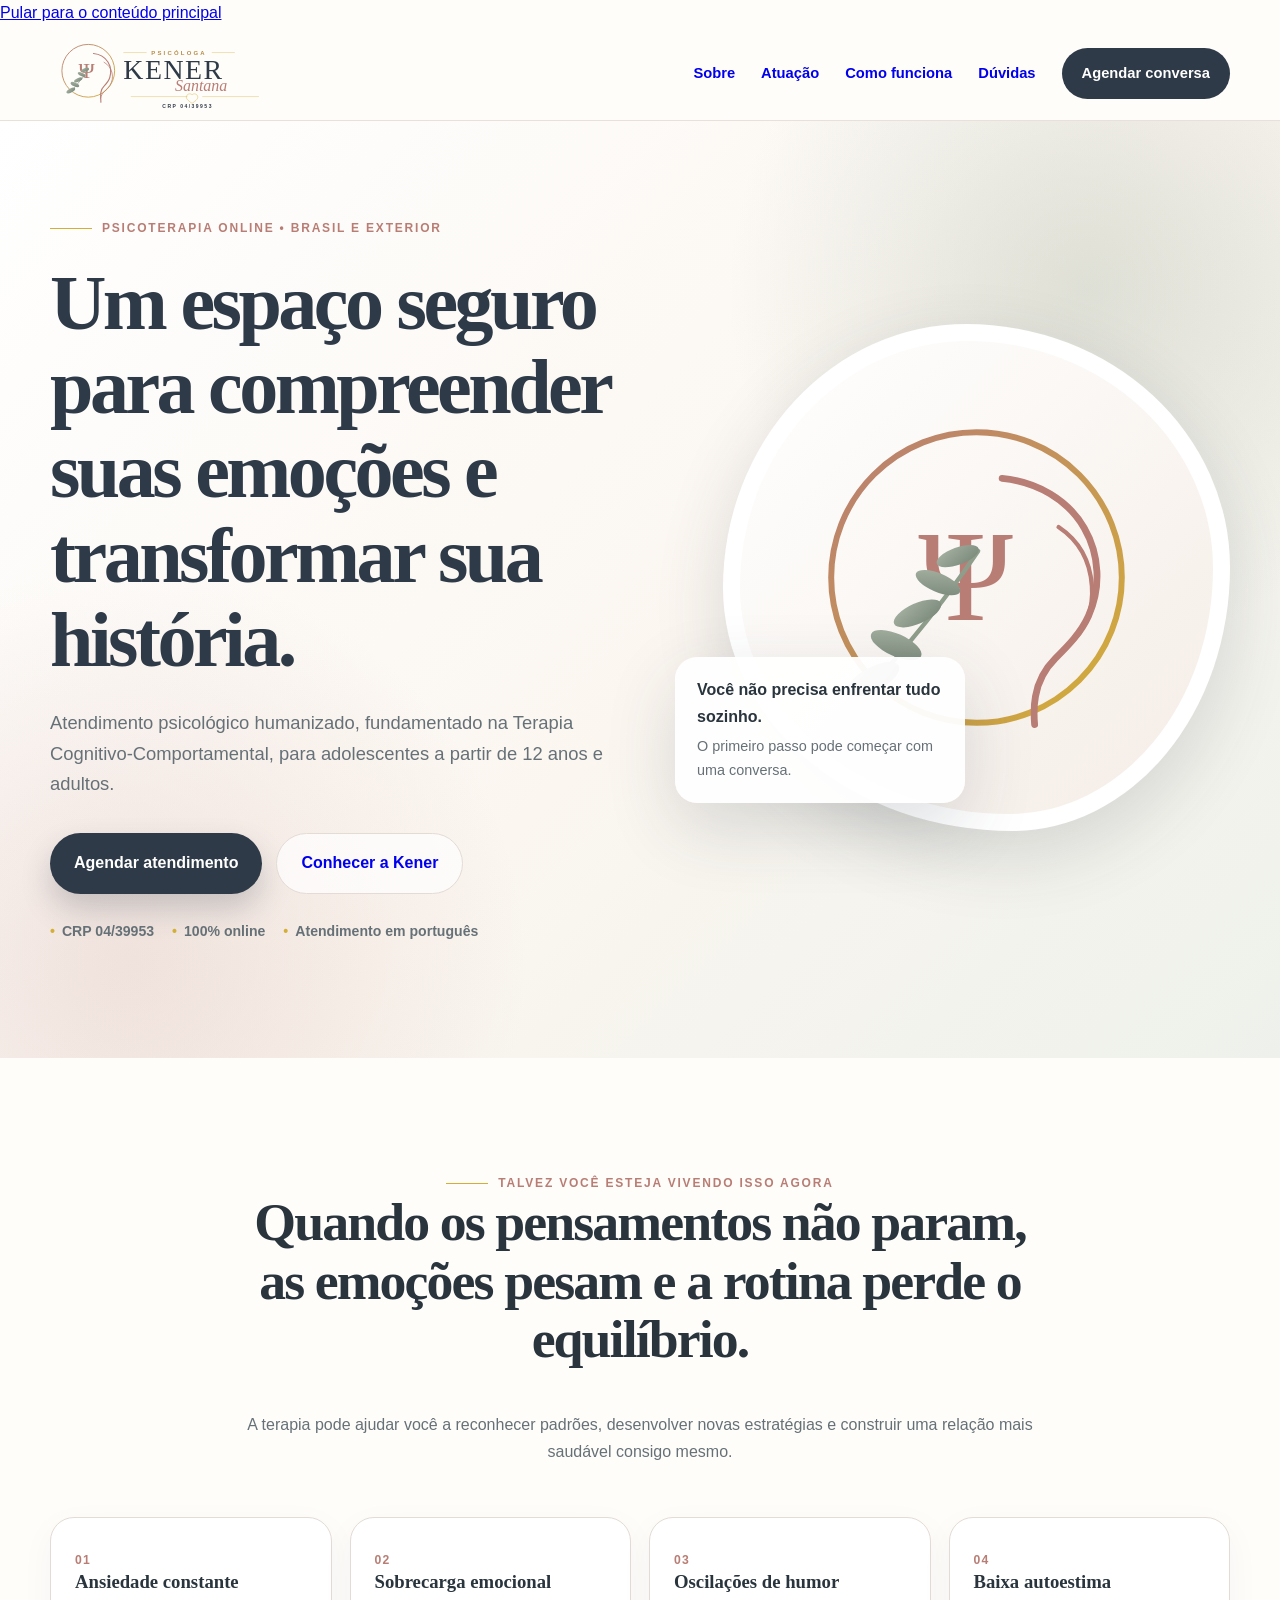
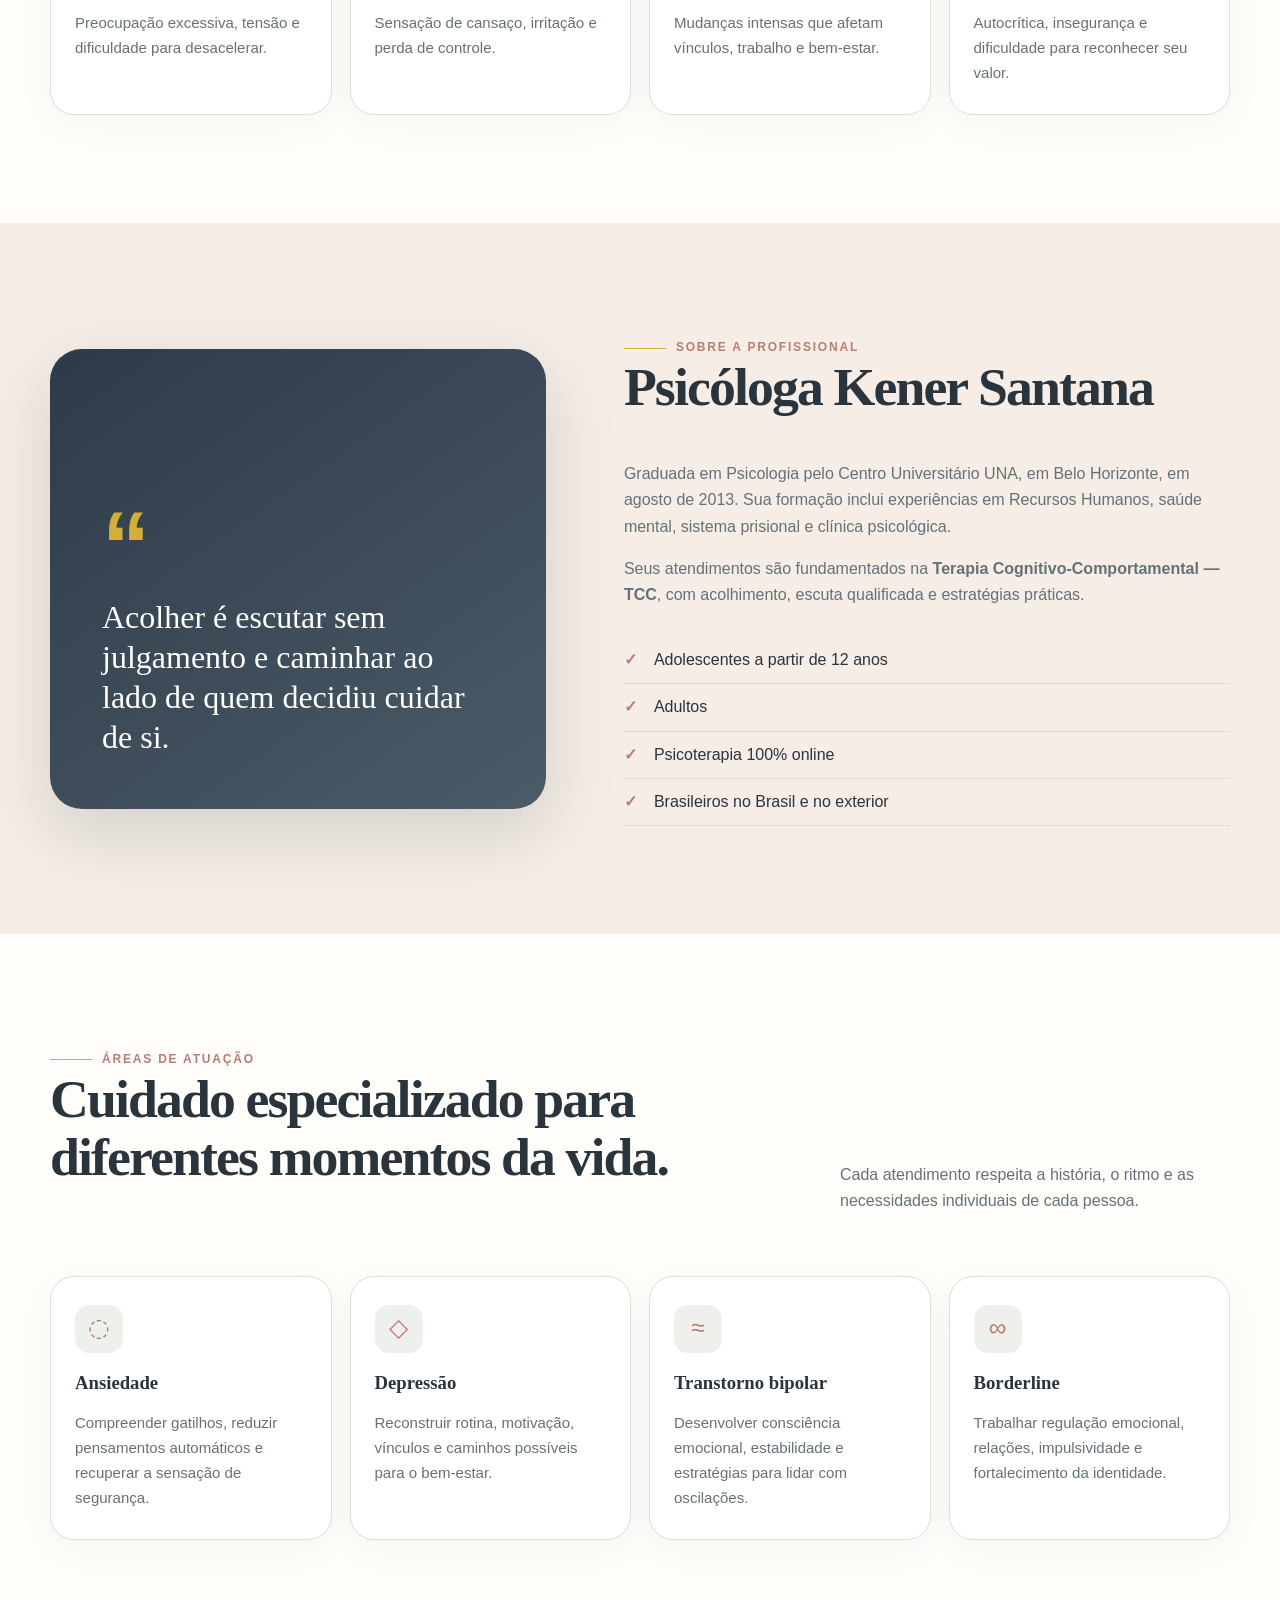
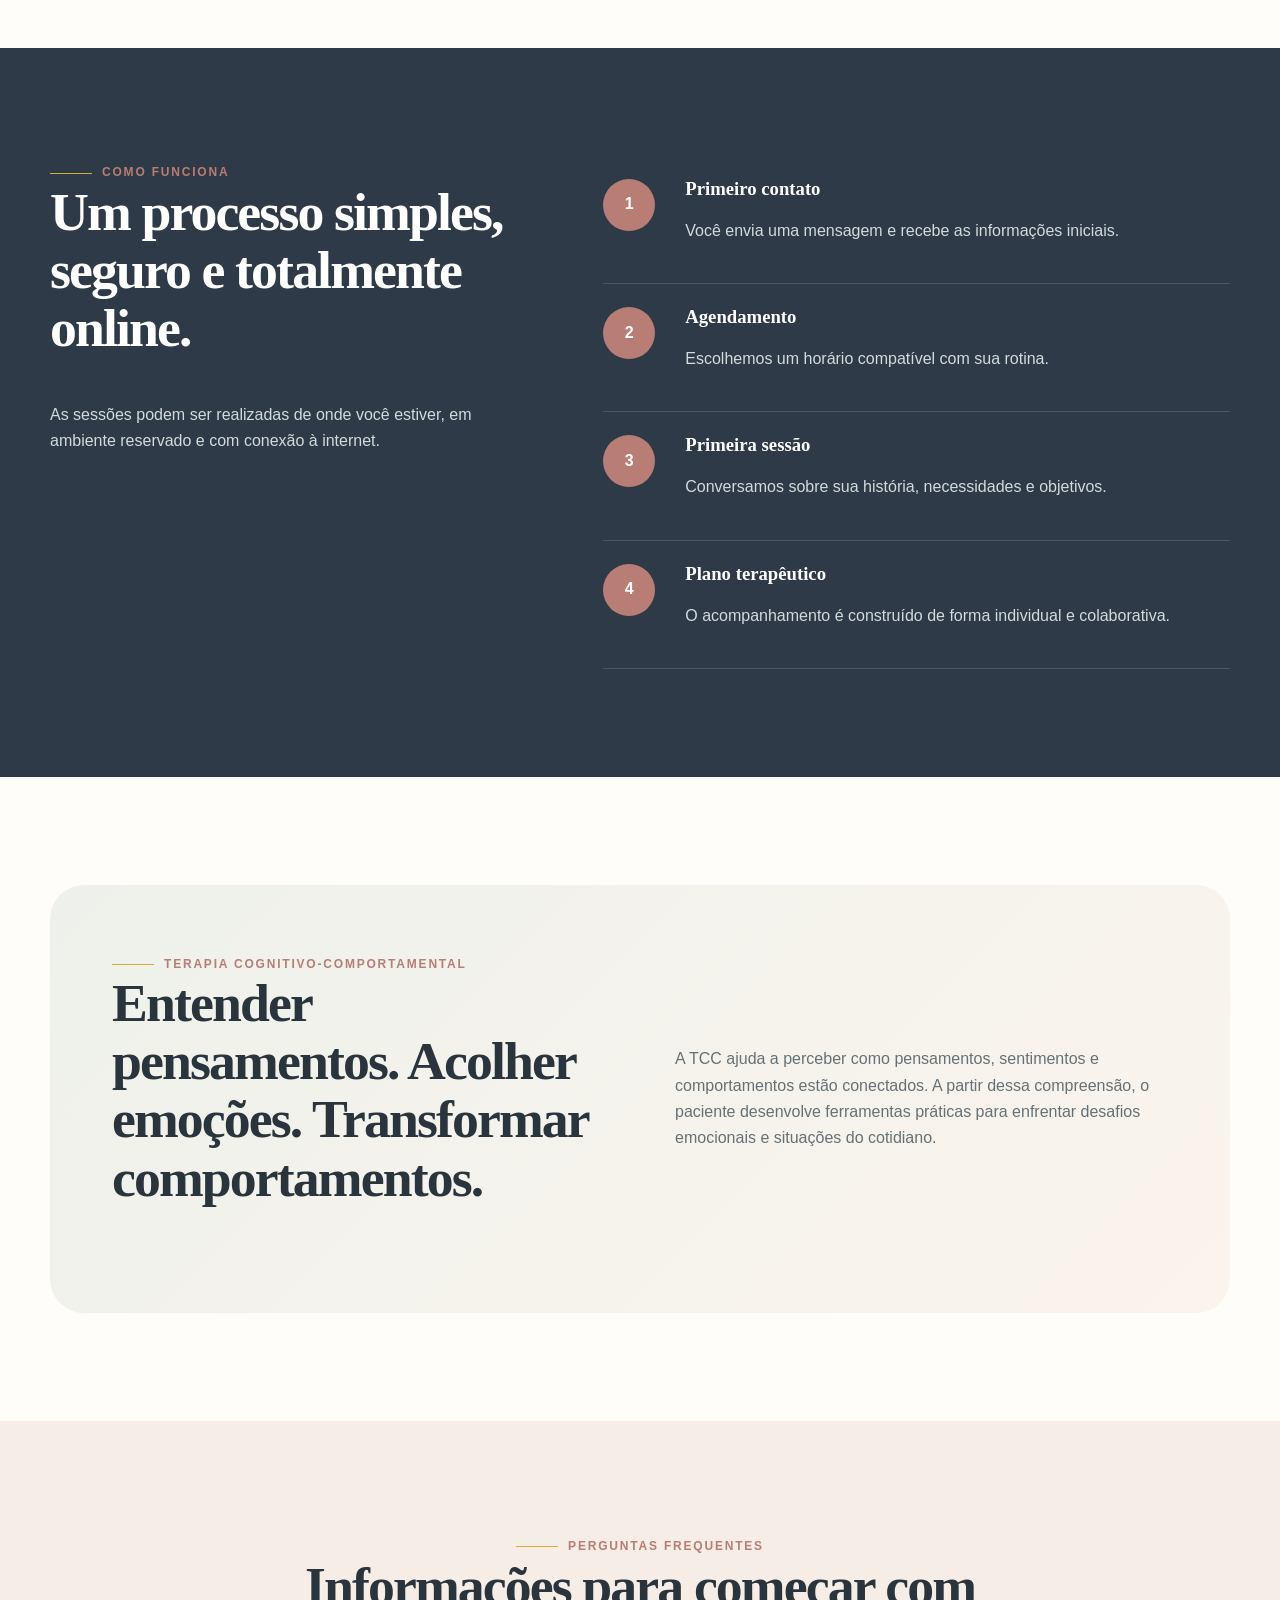
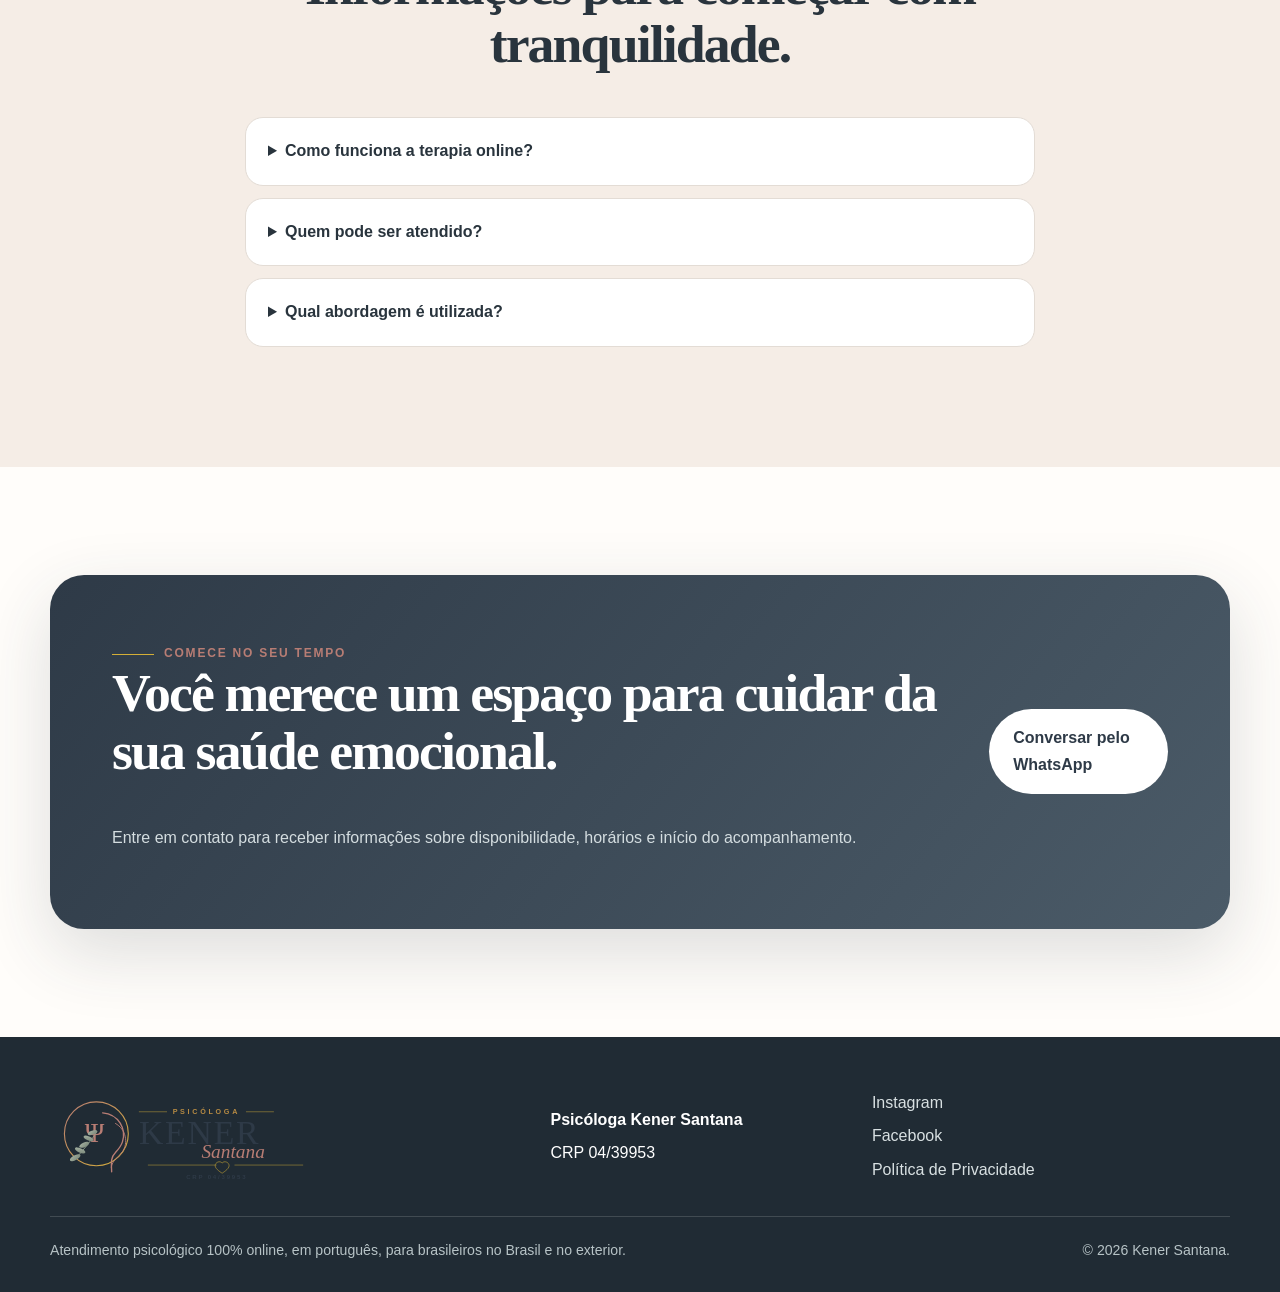
==== commit 5135f250: "Refine SEO, accessibility and premium site structure" ====
--- a/index.html
+++ b/index.html
@@ -3,25 +3,104 @@
 <head>
 <meta charset="utf-8">
 <meta name="viewport" content="width=device-width,initial-scale=1">
-<title>Psicóloga Kener Santana | Atendimento Online</title>
+<title>Psicóloga Kener Santana | Psicoterapia Online</title>
 <meta name="description" content="Atendimento psicológico 100% online, em português, para brasileiros no Brasil e no exterior. Psicóloga Kener Santana — CRP 04/39953.">
+<meta name="robots" content="index,follow,max-image-preview:large">
 <meta name="theme-color" content="#2E3A47">
+<meta name="color-scheme" content="light">
+<meta property="og:type" content="website">
+<meta property="og:locale" content="pt_BR">
+<meta property="og:site_name" content="Psicóloga Kener Santana">
+<meta property="og:title" content="Psicóloga Kener Santana | Psicoterapia Online">
+<meta property="og:description" content="Atendimento psicológico 100% online, em português, para brasileiros no Brasil e no exterior.">
+<meta name="twitter:card" content="summary_large_image">
+<meta name="twitter:title" content="Psicóloga Kener Santana | Psicoterapia Online">
+<meta name="twitter:description" content="Acolhimento, ciência e transformação emocional em psicoterapia online.">
 <link rel="icon" href="assets/logo/favicon-kener.svg" type="image/svg+xml">
-<link rel="preload" href="assets/images/kener-perfil.png" as="image">
+<link rel="preload" href="assets/images/kener-perfil.png" as="image" fetchpriority="high">
 <link rel="stylesheet" href="css/styles.css">
+<script type="application/ld+json">
+{
+  "@context":"https://schema.org",
+  "@type":"ProfessionalService",
+  "name":"Psicóloga Kener Santana",
+  "description":"Atendimento psicológico 100% online, em português, para brasileiros no Brasil e no exterior.",
+  "areaServed":["BR","Worldwide"],
+  "availableLanguage":"Portuguese",
+  "serviceType":"Psicoterapia online",
+  "identifier":"CRP 04/39953"
+}
+</script>
 </head>
 <body>
-<header><nav class="container"><a class="brand" href="#topo"><img src="assets/logo/logo-kener-oficial.svg" alt="Psicóloga Kener Santana"></a><button class="menu-btn" aria-expanded="false">Menu</button><div class="menu"><a href="#sobre">Sobre</a><a href="#atuacao">Atuação</a><a href="#processo">Como funciona</a><a href="#faq">Dúvidas</a><a class="cta" href="#contato">Agendar conversa</a></div></nav></header>
-<main id="topo">
-<section class="hero"><div class="container hero-grid"><div class="hero-copy reveal"><span class="kicker">Psicoterapia online • Brasil e exterior</span><h1>Um espaço seguro para compreender suas emoções e transformar sua história.</h1><p>Atendimento psicológico humanizado, fundamentado na Terapia Cognitivo-Comportamental, para adolescentes a partir de 12 anos e adultos.</p><div class="actions"><a class="btn btn-primary" href="#contato">Agendar atendimento</a><a class="btn btn-outline" href="#sobre">Conhecer a Kener</a></div><div class="trust"><span>CRP 04/39953</span><span>100% online</span><span>Atendimento em português</span></div></div><div class="visual reveal"><div class="portrait-wrap"><img src="assets/images/kener-perfil.png" alt="Psicóloga Kener Santana" onerror="this.onerror=null;this.src='assets/logo/favicon-kener.svg';this.classList.add('portrait-fallback')"></div><div class="float-card"><strong>Você não precisa enfrentar tudo sozinho.</strong><span>O primeiro passo pode começar com uma conversa.</span></div></div></div></section>
-<section class="section"><div class="container center reveal"><span class="kicker">Talvez você esteja vivendo isso agora</span><h2>Quando os pensamentos não param, as emoções pesam e a rotina perde o equilíbrio.</h2><p>A terapia pode ajudar você a reconhecer padrões, desenvolver novas estratégias e construir uma relação mais saudável consigo mesmo.</p></div><div class="container grid4"><article class="card reveal"><span class="num">01</span><h3>Ansiedade constante</h3><p>Preocupação excessiva, tensão e dificuldade para desacelerar.</p></article><article class="card reveal"><span class="num">02</span><h3>Sobrecarga emocional</h3><p>Sensação de cansaço, irritação e perda de controle.</p></article><article class="card reveal"><span class="num">03</span><h3>Oscilações de humor</h3><p>Mudanças intensas que afetam vínculos, trabalho e bem-estar.</p></article><article class="card reveal"><span class="num">04</span><h3>Baixa autoestima</h3><p>Autocrítica, insegurança e dificuldade para reconhecer seu valor.</p></article></div></section>
-<section class="section about" id="sobre"><div class="container about-grid"><div class="quote reveal"><b>“</b><p>Acolher é escutar sem julgamento e caminhar ao lado de quem decidiu cuidar de si.</p></div><div class="reveal"><span class="kicker">Sobre a profissional</span><h2>Psicóloga Kener Santana</h2><p class="muted">Graduada em Psicologia pelo Centro Universitário UNA, em Belo Horizonte, em agosto de 2013. Sua formação inclui experiências em Recursos Humanos, saúde mental, sistema prisional e clínica psicológica.</p><p class="muted">Seus atendimentos são fundamentados na <strong>Terapia Cognitivo-Comportamental — TCC</strong>, com acolhimento, escuta qualificada e estratégias práticas.</p><ul class="checks"><li>Adolescentes a partir de 12 anos</li><li>Adultos</li><li>Psicoterapia 100% online</li><li>Brasileiros no Brasil e no exterior</li></ul></div></div></section>
-<section class="section" id="atuacao"><div class="container section-head reveal"><div><span class="kicker">Áreas de atuação</span><h2>Cuidado especializado para diferentes momentos da vida.</h2></div><p class="muted">Cada atendimento respeita a história, o ritmo e as necessidades individuais de cada pessoa.</p></div><div class="container specialties"><article class="card reveal"><div class="icon">◌</div><h3>Ansiedade</h3><p>Compreender gatilhos, reduzir pensamentos automáticos e recuperar a sensação de segurança.</p></article><article class="card reveal"><div class="icon">◇</div><h3>Depressão</h3><p>Reconstruir rotina, motivação, vínculos e caminhos possíveis para o bem-estar.</p></article><article class="card reveal"><div class="icon">≈</div><h3>Transtorno bipolar</h3><p>Desenvolver consciência emocional, estabilidade e estratégias para lidar com oscilações.</p></article><article class="card reveal"><div class="icon">∞</div><h3>Borderline</h3><p>Trabalhar regulação emocional, relações, impulsividade e fortalecimento da identidade.</p></article></div></section>
-<section class="section process" id="processo"><div class="container process-grid"><div class="reveal"><span class="kicker">Como funciona</span><h2>Um processo simples, seguro e totalmente online.</h2><p>As sessões podem ser realizadas de onde você estiver, em ambiente reservado e com conexão à internet.</p></div><ol class="steps"><li class="reveal"><span>1</span><div><h3>Primeiro contato</h3><p>Você envia uma mensagem e recebe as informações iniciais.</p></div></li><li class="reveal"><span>2</span><div><h3>Agendamento</h3><p>Escolhemos um horário compatível com sua rotina.</p></div></li><li class="reveal"><span>3</span><div><h3>Primeira sessão</h3><p>Conversamos sobre sua história, necessidades e objetivos.</p></div></li><li class="reveal"><span>4</span><div><h3>Plano terapêutico</h3><p>O acompanhamento é construído de forma individual e colaborativa.</p></div></li></ol></div></section>
-<section class="section"><div class="container tcc-box reveal"><div><span class="kicker">Terapia Cognitivo-Comportamental</span><h2>Entender pensamentos. Acolher emoções. Transformar comportamentos.</h2></div><p class="muted">A TCC ajuda a perceber como pensamentos, sentimentos e comportamentos estão conectados. A partir dessa compreensão, o paciente desenvolve ferramentas práticas para enfrentar desafios emocionais e situações do cotidiano.</p></div></section>
-<section class="section about" id="faq"><div class="container center"><span class="kicker">Perguntas frequentes</span><h2>Informações para começar com tranquilidade.</h2><details><summary>Como funciona a terapia online?</summary><p>As sessões acontecem por videochamada, em horário agendado, em ambiente reservado.</p></details><details><summary>Quem pode ser atendido?</summary><p>Adolescentes a partir de 12 anos e adultos, brasileiros no Brasil ou no exterior.</p></details><details><summary>Qual abordagem é utilizada?</summary><p>Terapia Cognitivo-Comportamental, adaptada às necessidades de cada paciente.</p></details></div></section>
-<section class="section" id="contato"><div class="container contact-box reveal"><div><span class="kicker">Comece no seu tempo</span><h2>Você merece um espaço para cuidar da sua saúde emocional.</h2><p>Entre em contato para receber informações sobre disponibilidade, horários e início do acompanhamento.</p></div><a class="btn btn-light" href="#">Conversar pelo WhatsApp</a></div></section>
+<a class="skip-link" href="#conteudo">Pular para o conteúdo principal</a>
+<header class="site-header">
+  <nav class="container" aria-label="Navegação principal">
+    <a class="brand" href="#topo" aria-label="Psicóloga Kener Santana — início"><img src="assets/logo/logo-kener-oficial.svg" alt="Psicóloga Kener Santana" width="315" height="95"></a>
+    <button class="menu-btn" type="button" aria-expanded="false" aria-controls="menu-principal" aria-label="Abrir menu">Menu</button>
+    <div class="menu" id="menu-principal">
+      <a href="#sobre">Sobre</a><a href="#atuacao">Atuação</a><a href="#processo">Como funciona</a><a href="#faq">Dúvidas</a><a class="cta" href="#contato">Agendar conversa</a>
+    </div>
+  </nav>
+</header>
+<main id="conteudo">
+<section class="hero" id="topo" aria-labelledby="hero-title">
+  <div class="container hero-grid">
+    <div class="hero-copy reveal">
+      <span class="kicker">Psicoterapia online • Brasil e exterior</span>
+      <h1 id="hero-title">Um espaço seguro para compreender suas emoções e transformar sua história.</h1>
+      <p>Atendimento psicológico humanizado, fundamentado na Terapia Cognitivo-Comportamental, para adolescentes a partir de 12 anos e adultos.</p>
+      <div class="actions"><a class="btn btn-primary" href="#contato">Agendar atendimento</a><a class="btn btn-outline" href="#sobre">Conhecer a Kener</a></div>
+      <div class="trust" aria-label="Informações principais"><span>CRP 04/39953</span><span>100% online</span><span>Atendimento em português</span></div>
+    </div>
+    <div class="visual reveal">
+      <div class="portrait-wrap"><img src="assets/images/kener-perfil.png" alt="Retrato da Psicóloga Kener Santana" fetchpriority="high" decoding="async" onerror="this.onerror=null;this.src='assets/logo/favicon-kener.svg';this.classList.add('portrait-fallback')"></div>
+      <div class="float-card"><strong>Você não precisa enfrentar tudo sozinho.</strong><span>O primeiro passo pode começar com uma conversa.</span></div>
+    </div>
+  </div>
+</section>
+
+<section class="section" aria-labelledby="identificacao-title">
+  <div class="container center reveal"><span class="kicker">Talvez você esteja vivendo isso agora</span><h2 id="identificacao-title">Quando os pensamentos não param, as emoções pesam e a rotina perde o equilíbrio.</h2><p>A terapia pode ajudar você a reconhecer padrões, desenvolver novas estratégias e construir uma relação mais saudável consigo mesmo.</p></div>
+  <div class="container grid4">
+    <article class="card reveal"><span class="num">01</span><h3>Ansiedade constante</h3><p>Preocupação excessiva, tensão e dificuldade para desacelerar.</p></article>
+    <article class="card reveal"><span class="num">02</span><h3>Sobrecarga emocional</h3><p>Sensação de cansaço, irritação e perda de controle.</p></article>
+    <article class="card reveal"><span class="num">03</span><h3>Oscilações de humor</h3><p>Mudanças intensas que afetam vínculos, trabalho e bem-estar.</p></article>
+    <article class="card reveal"><span class="num">04</span><h3>Baixa autoestima</h3><p>Autocrítica, insegurança e dificuldade para reconhecer seu valor.</p></article>
+  </div>
+</section>
+
+<section class="section about" id="sobre" aria-labelledby="sobre-title">
+  <div class="container about-grid">
+    <div class="quote reveal" aria-hidden="true"><b>“</b><p>Acolher é escutar sem julgamento e caminhar ao lado de quem decidiu cuidar de si.</p></div>
+    <div class="reveal"><span class="kicker">Sobre a profissional</span><h2 id="sobre-title">Psicóloga Kener Santana</h2><p class="muted">Graduada em Psicologia pelo Centro Universitário UNA, em Belo Horizonte, em agosto de 2013. Sua formação inclui experiências em Recursos Humanos, saúde mental, sistema prisional e clínica psicológica.</p><p class="muted">Seus atendimentos são fundamentados na <strong>Terapia Cognitivo-Comportamental — TCC</strong>, com acolhimento, escuta qualificada e estratégias práticas.</p><ul class="checks"><li>Adolescentes a partir de 12 anos</li><li>Adultos</li><li>Psicoterapia 100% online</li><li>Brasileiros no Brasil e no exterior</li></ul></div>
+  </div>
+</section>
+
+<section class="section" id="atuacao" aria-labelledby="atuacao-title">
+  <div class="container section-head reveal"><div><span class="kicker">Áreas de atuação</span><h2 id="atuacao-title">Cuidado especializado para diferentes momentos da vida.</h2></div><p class="muted">Cada atendimento respeita a história, o ritmo e as necessidades individuais de cada pessoa.</p></div>
+  <div class="container specialties">
+    <article class="card reveal"><div class="icon" aria-hidden="true">◌</div><h3>Ansiedade</h3><p>Compreender gatilhos, reduzir pensamentos automáticos e recuperar a sensação de segurança.</p></article>
+    <article class="card reveal"><div class="icon" aria-hidden="true">◇</div><h3>Depressão</h3><p>Reconstruir rotina, motivação, vínculos e caminhos possíveis para o bem-estar.</p></article>
+    <article class="card reveal"><div class="icon" aria-hidden="true">≈</div><h3>Transtorno bipolar</h3><p>Desenvolver consciência emocional, estabilidade e estratégias para lidar com oscilações.</p></article>
+    <article class="card reveal"><div class="icon" aria-hidden="true">∞</div><h3>Borderline</h3><p>Trabalhar regulação emocional, relações, impulsividade e fortalecimento da identidade.</p></article>
+  </div>
+</section>
+
+<section class="section process" id="processo" aria-labelledby="processo-title">
+  <div class="container process-grid"><div class="reveal"><span class="kicker">Como funciona</span><h2 id="processo-title">Um processo simples, seguro e totalmente online.</h2><p>As sessões podem ser realizadas de onde você estiver, em ambiente reservado e com conexão à internet.</p></div><ol class="steps"><li class="reveal"><span>1</span><div><h3>Primeiro contato</h3><p>Você envia uma mensagem e recebe as informações iniciais.</p></div></li><li class="reveal"><span>2</span><div><h3>Agendamento</h3><p>Escolhemos um horário compatível com sua rotina.</p></div></li><li class="reveal"><span>3</span><div><h3>Primeira sessão</h3><p>Conversamos sobre sua história, necessidades e objetivos.</p></div></li><li class="reveal"><span>4</span><div><h3>Plano terapêutico</h3><p>O acompanhamento é construído de forma individual e colaborativa.</p></div></li></ol></div>
+</section>
+
+<section class="section" aria-labelledby="tcc-title"><div class="container tcc-box reveal"><div><span class="kicker">Terapia Cognitivo-Comportamental</span><h2 id="tcc-title">Entender pensamentos. Acolher emoções. Transformar comportamentos.</h2></div><p class="muted">A TCC ajuda a perceber como pensamentos, sentimentos e comportamentos estão conectados. A partir dessa compreensão, o paciente desenvolve ferramentas práticas para enfrentar desafios emocionais e situações do cotidiano.</p></div></section>
+
+<section class="section about" id="faq" aria-labelledby="faq-title"><div class="container center"><span class="kicker">Perguntas frequentes</span><h2 id="faq-title">Informações para começar com tranquilidade.</h2><details><summary>Como funciona a terapia online?</summary><p>As sessões acontecem por videochamada, em horário agendado, em ambiente reservado.</p></details><details><summary>Quem pode ser atendido?</summary><p>Adolescentes a partir de 12 anos e adultos, brasileiros no Brasil ou no exterior.</p></details><details><summary>Qual abordagem é utilizada?</summary><p>Terapia Cognitivo-Comportamental, adaptada às necessidades de cada paciente.</p></details></div></section>
+
+<section class="section" id="contato" aria-labelledby="contato-title"><div class="container contact-box reveal"><div><span class="kicker">Comece no seu tempo</span><h2 id="contato-title">Você merece um espaço para cuidar da sua saúde emocional.</h2><p>Entre em contato para receber informações sobre disponibilidade, horários e início do acompanhamento.</p></div><a class="btn btn-light" href="#" data-link-pendente="whatsapp">Conversar pelo WhatsApp</a></div></section>
 </main>
-<footer><div class="container footer-grid"><img src="assets/logo/logo-kener-oficial.svg" alt="Psicóloga Kener Santana"><div><strong>Psicóloga Kener Santana</strong><span>CRP 04/39953</span></div><div><a href="#">Instagram</a><a href="#">Facebook</a><a href="#">Política de Privacidade</a></div></div><div class="container footer-note"><span>Atendimento psicológico 100% online, em português, para brasileiros no Brasil e no exterior.</span><span>© <span id="year"></span> Kener Santana.</span></div></footer>
+<footer>
+  <div class="container footer-grid"><img src="assets/logo/logo-kener-oficial.svg" alt="Psicóloga Kener Santana" width="315" height="95"><div><strong>Psicóloga Kener Santana</strong><span>CRP 04/39953</span></div><div><a href="#" data-link-pendente="instagram">Instagram</a><a href="#" data-link-pendente="facebook">Facebook</a><a href="#" data-link-pendente="privacidade">Política de Privacidade</a></div></div>
+  <div class="container footer-note"><span>Atendimento psicológico 100% online, em português, para brasileiros no Brasil e no exterior.</span><span>© <span id="year"></span> Kener Santana.</span></div>
+</footer>
 <script src="js/main.js" defer></script>
-</body></html>+</body>
+</html>
--- a/css/styles.css
+++ b/css/styles.css
@@ -1,1494 +1 @@
-/* ==========================================================================
-   styles.css — Site Psicóloga Kener Santana
-   Versão: 2.0
-   Paleta: roxo-ameixa (#8B5E8B), dourado-suave (#C49A6C), branco-quente (#FAF7F2)
-   ========================================================================== */
-
-/* --------------------------------------------------------------------------
-   1. CUSTOM PROPERTIES (variáveis CSS)
-   -------------------------------------------------------------------------- */
-:root {
-  /* Cores principais */
-  --color-primary:     #8B5E8B;   /* roxo-ameixa */
-  --color-primary-dk:  #6A3F6A;   /* roxo escuro */
-  --color-primary-lt:  #C4A0C4;   /* roxo claro */
-  --color-accent:      #C49A6C;   /* dourado-suave */
-  --color-accent-dk:   #A07848;   /* dourado escuro */
-  --color-bg:          #FAF7F2;   /* branco-quente */
-  --color-bg-alt:      #F3EDE8;   /* bege suave */
-  --color-surface:     #FFFFFF;
-  --color-text:        #3D2C3D;   /* roxo muito escuro */
-  --color-text-muted:  #7A6070;
-  --color-border:      #E2D5DD;
-
-  /* Tipografia */
-  --font-serif:  'Georgia', 'Times New Roman', serif;
-  --font-sans:   'Segoe UI', 'Helvetica Neue', Arial, sans-serif;
-
-  /* Espaçamentos */
-  --space-xs:  0.5rem;
-  --space-sm:  1rem;
-  --space-md:  2rem;
-  --space-lg:  3rem;
-  --space-xl:  5rem;
-
-  /* Bordas */
-  --radius-sm:  0.5rem;
-  --radius-md:  1rem;
-  --radius-lg:  2rem;
-  --radius-full: 9999px;
-
-  /* Sombras */
-  --shadow-sm:  0 2px 8px rgba(139,94,139,0.10);
-  --shadow-md:  0 8px 32px rgba(139,94,139,0.15);
-  --shadow-lg:  0 20px 60px rgba(139,94,139,0.20);
-
-  /* Transições */
-  --transition: 0.3s ease;
-
-  /* Largura máxima */
-  --max-w: 1140px;
-}
-
-/* --------------------------------------------------------------------------
-   2. RESET E BASE
-   -------------------------------------------------------------------------- */
-*, *::before, *::after {
-  box-sizing: border-box;
-  margin: 0;
-  padding: 0;
-}
-
-html {
-  scroll-behavior: smooth;
-  font-size: 16px;
-}
-
-body {
-  font-family: var(--font-sans);
-  background-color: var(--color-bg);
-  color: var(--color-text);
-  line-height: 1.7;
-  -webkit-font-smoothing: antialiased;
-  overflow-x: hidden;
-}
-
-img {
-  max-width: 100%;
-  height: auto;
-  display: block;
-}
-
-a {
-  color: var(--color-primary);
-  text-decoration: none;
-  transition: color var(--transition);
-}
-
-a:hover, a:focus-visible {
-  color: var(--color-accent);
-}
-
-ul {
-  list-style: none;
-}
-
-/* Skip-link para acessibilidade */
-.skip-link {
-  position: absolute;
-  top: -100%;
-  left: 1rem;
-  background: var(--color-primary);
-  color: #fff;
-  padding: 0.75rem 1.5rem;
-  border-radius: 0 0 var(--radius-sm) var(--radius-sm);
-  font-weight: 600;
-  z-index: 9999;
-  transition: top var(--transition);
-}
-
-.skip-link:focus {
-  top: 0;
-}
-
-/* Foco visível para acessibilidade via teclado */
-:focus-visible {
-  outline: 3px solid var(--color-accent);
-  outline-offset: 3px;
-  border-radius: 3px;
-}
-
-/* --------------------------------------------------------------------------
-   3. UTILITÁRIOS
-   -------------------------------------------------------------------------- */
-.container {
-  max-width: var(--max-w);
-  margin-inline: auto;
-  padding-inline: var(--space-md);
-}
-
-.section-tag {
-  display: inline-block;
-  font-family: var(--font-sans);
-  font-size: 0.75rem;
-  font-weight: 700;
-  letter-spacing: 0.18em;
-  text-transform: uppercase;
-  color: var(--color-accent);
-  margin-bottom: var(--space-xs);
-}
-
-.section-title {
-  font-family: var(--font-serif);
-  font-size: clamp(1.8rem, 4vw, 2.8rem);
-  color: var(--color-primary-dk);
-  line-height: 1.25;
-  margin-bottom: var(--space-sm);
-}
-
-.section-subtitle {
-  font-size: 1.05rem;
-  color: var(--color-text-muted);
-  max-width: 580px;
-  margin-bottom: var(--space-lg);
-}
-
-.text-center { text-align: center; }
-.text-center .section-subtitle { margin-inline: auto; }
-
-/* Botões */
-.btn {
-  display: inline-flex;
-  align-items: center;
-  gap: 0.5rem;
-  padding: 0.85rem 2rem;
-  border-radius: var(--radius-full);
-  font-size: 0.95rem;
-  font-weight: 600;
-  cursor: pointer;
-  border: 2px solid transparent;
-  transition: all var(--transition);
-  text-decoration: none;
-}
-
-.btn-primary {
-  background: var(--color-primary);
-  color: #fff;
-  border-color: var(--color-primary);
-}
-
-.btn-primary:hover, .btn-primary:focus-visible {
-  background: var(--color-primary-dk);
-  border-color: var(--color-primary-dk);
-  color: #fff;
-  transform: translateY(-2px);
-  box-shadow: var(--shadow-md);
-}
-
-.btn-outline {
-  background: transparent;
-  color: var(--color-primary);
-  border-color: var(--color-primary);
-}
-
-.btn-outline:hover, .btn-outline:focus-visible {
-  background: var(--color-primary);
-  color: #fff;
-  transform: translateY(-2px);
-  box-shadow: var(--shadow-md);
-}
-
-.btn-whatsapp {
-  background: #25D366;
-  color: #fff;
-  border-color: #25D366;
-}
-
-.btn-whatsapp:hover, .btn-whatsapp:focus-visible {
-  background: #1ebe5d;
-  border-color: #1ebe5d;
-  color: #fff;
-  transform: translateY(-2px);
-  box-shadow: 0 8px 24px rgba(37,211,102,0.35);
-}
-
-/* Divisores ornamentais */
-.ornament {
-  display: flex;
-  align-items: center;
-  justify-content: center;
-  gap: 1rem;
-  margin-bottom: var(--space-md);
-}
-
-.ornament::before,
-.ornament::after {
-  content: '';
-  flex: 1;
-  height: 1px;
-  background: linear-gradient(to right, transparent, var(--color-border));
-}
-
-.ornament::after {
-  background: linear-gradient(to left, transparent, var(--color-border));
-}
-
-.ornament-diamond {
-  width: 8px;
-  height: 8px;
-  background: var(--color-accent);
-  transform: rotate(45deg);
-  flex-shrink: 0;
-}
-
-/* --------------------------------------------------------------------------
-   4. CABEÇALHO / NAVBAR
-   -------------------------------------------------------------------------- */
-.header {
-  position: fixed;
-  top: 0;
-  inset-inline: 0;
-  z-index: 1000;
-  background: rgba(250, 247, 242, 0.92);
-  backdrop-filter: blur(12px);
-  -webkit-backdrop-filter: blur(12px);
-  border-bottom: 1px solid var(--color-border);
-  transition: box-shadow var(--transition), background var(--transition);
-}
-
-.header.scrolled {
-  box-shadow: var(--shadow-sm);
-  background: rgba(250, 247, 242, 0.98);
-}
-
-.nav {
-  display: flex;
-  align-items: center;
-  justify-content: space-between;
-  height: 72px;
-}
-
-.nav-logo {
-  display: flex;
-  align-items: center;
-  gap: 0.75rem;
-  text-decoration: none;
-}
-
-.nav-logo img {
-  height: 52px;
-  width: auto;
-}
-
-.nav-menu {
-  display: flex;
-  align-items: center;
-  gap: 2rem;
-}
-
-.nav-link {
-  font-size: 0.9rem;
-  font-weight: 600;
-  color: var(--color-text);
-  letter-spacing: 0.04em;
-  padding-bottom: 2px;
-  border-bottom: 2px solid transparent;
-  transition: all var(--transition);
-}
-
-.nav-link:hover,
-.nav-link:focus-visible,
-.nav-link.active {
-  color: var(--color-primary);
-  border-bottom-color: var(--color-accent);
-}
-
-.nav-cta {
-  padding: 0.55rem 1.4rem;
-  font-size: 0.9rem;
-}
-
-/* Hamburger */
-.nav-toggle {
-  display: none;
-  flex-direction: column;
-  justify-content: space-between;
-  width: 26px;
-  height: 20px;
-  background: none;
-  border: none;
-  cursor: pointer;
-  padding: 0;
-}
-
-.nav-toggle span {
-  display: block;
-  height: 2px;
-  background: var(--color-primary);
-  border-radius: 2px;
-  transition: all var(--transition);
-}
-
-.nav-toggle[aria-expanded="true"] span:nth-child(1) {
-  transform: translateY(9px) rotate(45deg);
-}
-.nav-toggle[aria-expanded="true"] span:nth-child(2) {
-  opacity: 0;
-}
-.nav-toggle[aria-expanded="true"] span:nth-child(3) {
-  transform: translateY(-9px) rotate(-45deg);
-}
-
-/* --------------------------------------------------------------------------
-   5. HERO
-   -------------------------------------------------------------------------- */
-.hero {
-  min-height: 100svh;
-  display: flex;
-  align-items: center;
-  padding-top: 72px;  /* offset navbar */
-  background: linear-gradient(135deg, var(--color-bg) 0%, var(--color-bg-alt) 60%, #EDE0F0 100%);
-  overflow: hidden;
-  position: relative;
-}
-
-/* Ornamento de fundo */
-.hero::before {
-  content: '';
-  position: absolute;
-  top: -120px;
-  right: -120px;
-  width: 600px;
-  height: 600px;
-  background: radial-gradient(circle, rgba(196,154,108,0.12) 0%, transparent 70%);
-  pointer-events: none;
-}
-
-.hero::after {
-  content: '';
-  position: absolute;
-  bottom: -80px;
-  left: -80px;
-  width: 400px;
-  height: 400px;
-  background: radial-gradient(circle, rgba(139,94,139,0.10) 0%, transparent 70%);
-  pointer-events: none;
-}
-
-.hero-inner {
-  display: grid;
-  grid-template-columns: 1fr 1fr;
-  gap: var(--space-xl);
-  align-items: center;
-  position: relative;
-  z-index: 1;
-}
-
-.hero-content {
-  animation: fadeInLeft 0.9s ease both;
-}
-
-.hero-eyebrow {
-  display: flex;
-  align-items: center;
-  gap: 0.75rem;
-  margin-bottom: var(--space-sm);
-}
-
-.hero-eyebrow-line {
-  width: 40px;
-  height: 2px;
-  background: var(--color-accent);
-  border-radius: 2px;
-}
-
-.hero-eyebrow-text {
-  font-size: 0.8rem;
-  font-weight: 700;
-  letter-spacing: 0.2em;
-  text-transform: uppercase;
-  color: var(--color-accent);
-}
-
-.hero-title {
-  font-family: var(--font-serif);
-  font-size: clamp(2.2rem, 5vw, 3.6rem);
-  color: var(--color-primary-dk);
-  line-height: 1.18;
-  margin-bottom: var(--space-sm);
-}
-
-.hero-title span {
-  color: var(--color-accent);
-}
-
-.hero-description {
-  font-size: 1.1rem;
-  color: var(--color-text-muted);
-  max-width: 480px;
-  margin-bottom: var(--space-md);
-}
-
-.hero-actions {
-  display: flex;
-  gap: 1rem;
-  flex-wrap: wrap;
-  margin-bottom: var(--space-md);
-}
-
-.hero-badges {
-  display: flex;
-  gap: 1.5rem;
-  flex-wrap: wrap;
-}
-
-.hero-badge {
-  display: flex;
-  align-items: center;
-  gap: 0.5rem;
-  font-size: 0.85rem;
-  color: var(--color-text-muted);
-}
-
-.hero-badge-icon {
-  width: 20px;
-  height: 20px;
-  background: var(--color-primary);
-  border-radius: 50%;
-  display: flex;
-  align-items: center;
-  justify-content: center;
-  flex-shrink: 0;
-}
-
-.hero-badge-icon svg {
-  width: 11px;
-  height: 11px;
-  fill: #fff;
-}
-
-/* Imagem hero */
-.hero-image-wrapper {
-  display: flex;
-  justify-content: center;
-  align-items: flex-end;
-  position: relative;
-  animation: fadeInRight 0.9s 0.2s ease both;
-}
-
-.hero-image-frame {
-  position: relative;
-  max-width: 440px;
-  width: 100%;
-}
-
-.hero-image-frame::before {
-  content: '';
-  position: absolute;
-  top: -24px;
-  right: -24px;
-  bottom: 24px;
-  left: 24px;
-  border: 2px solid var(--color-primary-lt);
-  border-radius: var(--radius-lg);
-  z-index: 0;
-}
-
-.hero-image-frame::after {
-  content: '';
-  position: absolute;
-  bottom: -24px;
-  left: -24px;
-  top: 24px;
-  right: 24px;
-  background: linear-gradient(135deg, rgba(196,154,108,0.15), rgba(139,94,139,0.15));
-  border-radius: var(--radius-lg);
-  z-index: 0;
-}
-
-.hero-photo {
-  position: relative;
-  z-index: 1;
-  width: 100%;
-  border-radius: var(--radius-lg);
-  object-fit: cover;
-  aspect-ratio: 3/4;
-  background: linear-gradient(160deg, var(--color-primary-lt), var(--color-bg-alt));
-  /* Placeholder visual enquanto a foto não está disponível */
-  display: flex;
-  align-items: center;
-  justify-content: center;
-  min-height: 460px;
-  box-shadow: var(--shadow-lg);
-}
-
-.hero-photo-placeholder {
-  position: relative;
-  z-index: 1;
-  width: 100%;
-  border-radius: var(--radius-lg);
-  background: linear-gradient(160deg, #d4b8d4, #e8d5c8);
-  min-height: 460px;
-  display: flex;
-  flex-direction: column;
-  align-items: center;
-  justify-content: center;
-  gap: 1rem;
-  box-shadow: var(--shadow-lg);
-}
-
-.hero-photo-placeholder-icon {
-  width: 80px;
-  height: 80px;
-  background: rgba(255,255,255,0.5);
-  border-radius: 50%;
-  display: flex;
-  align-items: center;
-  justify-content: center;
-}
-
-.hero-photo-placeholder-text {
-  font-family: var(--font-serif);
-  font-size: 1.1rem;
-  color: var(--color-primary-dk);
-  text-align: center;
-  padding: 0 2rem;
-}
-
-.hero-crp-badge {
-  position: absolute;
-  bottom: 24px;
-  right: -16px;
-  background: var(--color-surface);
-  border: 1px solid var(--color-border);
-  border-radius: var(--radius-md);
-  padding: 0.75rem 1.25rem;
-  box-shadow: var(--shadow-md);
-  z-index: 2;
-  text-align: center;
-}
-
-.hero-crp-badge p {
-  font-size: 0.7rem;
-  letter-spacing: 0.12em;
-  text-transform: uppercase;
-  color: var(--color-text-muted);
-  margin-bottom: 2px;
-}
-
-.hero-crp-badge strong {
-  font-family: var(--font-serif);
-  font-size: 1.05rem;
-  color: var(--color-primary-dk);
-}
-
-/* --------------------------------------------------------------------------
-   6. SOBRE
-   -------------------------------------------------------------------------- */
-.about {
-  padding-block: var(--space-xl);
-  background: var(--color-surface);
-}
-
-.about-inner {
-  display: grid;
-  grid-template-columns: 1fr 1.1fr;
-  gap: var(--space-xl);
-  align-items: center;
-}
-
-.about-image-col {
-  position: relative;
-}
-
-.about-image-accent {
-  position: absolute;
-  top: -20px;
-  left: -20px;
-  width: 200px;
-  height: 200px;
-  background: linear-gradient(135deg, rgba(196,154,108,0.2), rgba(139,94,139,0.15));
-  border-radius: 50%;
-  z-index: 0;
-}
-
-.about-card {
-  position: relative;
-  z-index: 1;
-  background: var(--color-bg);
-  border-radius: var(--radius-lg);
-  padding: var(--space-md);
-  box-shadow: var(--shadow-md);
-  border: 1px solid var(--color-border);
-}
-
-.about-card-header {
-  display: flex;
-  align-items: center;
-  gap: 1rem;
-  margin-bottom: var(--space-sm);
-}
-
-.about-avatar {
-  width: 72px;
-  height: 72px;
-  border-radius: 50%;
-  background: linear-gradient(135deg, var(--color-primary-lt), var(--color-accent));
-  display: flex;
-  align-items: center;
-  justify-content: center;
-  flex-shrink: 0;
-  font-family: var(--font-serif);
-  font-size: 2rem;
-  color: #fff;
-  font-weight: bold;
-}
-
-.about-card-name {
-  font-family: var(--font-serif);
-  font-size: 1.2rem;
-  color: var(--color-primary-dk);
-  margin-bottom: 0.25rem;
-}
-
-.about-card-crp {
-  font-size: 0.8rem;
-  color: var(--color-accent);
-  font-weight: 600;
-  letter-spacing: 0.05em;
-}
-
-.about-card-items {
-  display: flex;
-  flex-direction: column;
-  gap: 0.75rem;
-}
-
-.about-card-item {
-  display: flex;
-  align-items: center;
-  gap: 0.75rem;
-  padding: 0.7rem 1rem;
-  background: var(--color-surface);
-  border-radius: var(--radius-sm);
-  border: 1px solid var(--color-border);
-}
-
-.about-card-item-icon {
-  width: 36px;
-  height: 36px;
-  background: rgba(139,94,139,0.1);
-  border-radius: var(--radius-sm);
-  display: flex;
-  align-items: center;
-  justify-content: center;
-  flex-shrink: 0;
-  font-size: 1.1rem;
-}
-
-.about-card-item-label {
-  font-size: 0.78rem;
-  color: var(--color-text-muted);
-  display: block;
-}
-
-.about-card-item-value {
-  font-size: 0.9rem;
-  font-weight: 600;
-  color: var(--color-text);
-}
-
-.about-highlights {
-  display: grid;
-  grid-template-columns: 1fr 1fr;
-  gap: 1rem;
-  margin-top: var(--space-md);
-}
-
-.about-highlight {
-  background: var(--color-bg);
-  border-radius: var(--radius-md);
-  padding: 1.25rem;
-  border: 1px solid var(--color-border);
-  text-align: center;
-}
-
-.about-highlight-num {
-  font-family: var(--font-serif);
-  font-size: 1.8rem;
-  color: var(--color-primary);
-  font-weight: bold;
-  line-height: 1;
-  margin-bottom: 0.35rem;
-}
-
-.about-highlight-label {
-  font-size: 0.82rem;
-  color: var(--color-text-muted);
-}
-
-/* --------------------------------------------------------------------------
-   7. ESPECIALIDADES
-   -------------------------------------------------------------------------- */
-.specialties {
-  padding-block: var(--space-xl);
-  background: var(--color-bg);
-}
-
-.specialties-grid {
-  display: grid;
-  grid-template-columns: repeat(auto-fit, minmax(240px, 1fr));
-  gap: 1.5rem;
-}
-
-.specialty-card {
-  background: var(--color-surface);
-  border-radius: var(--radius-md);
-  padding: var(--space-md);
-  border: 1px solid var(--color-border);
-  transition: all var(--transition);
-  position: relative;
-  overflow: hidden;
-}
-
-.specialty-card::before {
-  content: '';
-  position: absolute;
-  top: 0;
-  left: 0;
-  right: 0;
-  height: 3px;
-  background: linear-gradient(90deg, var(--color-primary), var(--color-accent));
-  transform: scaleX(0);
-  transform-origin: left;
-  transition: transform var(--transition);
-}
-
-.specialty-card:hover {
-  box-shadow: var(--shadow-md);
-  transform: translateY(-4px);
-  border-color: var(--color-primary-lt);
-}
-
-.specialty-card:hover::before {
-  transform: scaleX(1);
-}
-
-.specialty-icon {
-  width: 56px;
-  height: 56px;
-  background: linear-gradient(135deg, rgba(139,94,139,0.12), rgba(196,154,108,0.12));
-  border-radius: var(--radius-md);
-  display: flex;
-  align-items: center;
-  justify-content: center;
-  font-size: 1.6rem;
-  margin-bottom: 1rem;
-}
-
-.specialty-title {
-  font-family: var(--font-serif);
-  font-size: 1.2rem;
-  color: var(--color-primary-dk);
-  margin-bottom: 0.5rem;
-}
-
-.specialty-desc {
-  font-size: 0.9rem;
-  color: var(--color-text-muted);
-  line-height: 1.6;
-}
-
-/* --------------------------------------------------------------------------
-   8. ABORDAGEM / TCC
-   -------------------------------------------------------------------------- */
-.approach {
-  padding-block: var(--space-xl);
-  background: linear-gradient(135deg, var(--color-primary-dk) 0%, #5A3F6A 100%);
-  color: #fff;
-  position: relative;
-  overflow: hidden;
-}
-
-.approach::before {
-  content: '';
-  position: absolute;
-  top: 50%;
-  right: -200px;
-  transform: translateY(-50%);
-  width: 500px;
-  height: 500px;
-  background: radial-gradient(circle, rgba(196,154,108,0.15) 0%, transparent 70%);
-  pointer-events: none;
-}
-
-.approach .section-tag { color: var(--color-accent); }
-.approach .section-title { color: #fff; }
-.approach .section-subtitle { color: rgba(255,255,255,0.75); }
-
-.approach-inner {
-  display: grid;
-  grid-template-columns: 1fr 1fr;
-  gap: var(--space-xl);
-  align-items: center;
-}
-
-.approach-steps {
-  display: flex;
-  flex-direction: column;
-  gap: 1.5rem;
-}
-
-.approach-step {
-  display: flex;
-  gap: 1rem;
-  align-items: flex-start;
-}
-
-.approach-step-num {
-  width: 40px;
-  height: 40px;
-  border-radius: 50%;
-  border: 2px solid var(--color-accent);
-  display: flex;
-  align-items: center;
-  justify-content: center;
-  font-weight: 700;
-  font-size: 0.9rem;
-  color: var(--color-accent);
-  flex-shrink: 0;
-}
-
-.approach-step-title {
-  font-family: var(--font-serif);
-  font-size: 1.05rem;
-  margin-bottom: 0.3rem;
-  color: #fff;
-}
-
-.approach-step-desc {
-  font-size: 0.9rem;
-  color: rgba(255,255,255,0.7);
-  line-height: 1.6;
-}
-
-/* --------------------------------------------------------------------------
-   9. COMO FUNCIONA
-   -------------------------------------------------------------------------- */
-.how-it-works {
-  padding-block: var(--space-xl);
-  background: var(--color-surface);
-}
-
-.steps-grid {
-  display: grid;
-  grid-template-columns: repeat(auto-fit, minmax(220px, 1fr));
-  gap: 2rem;
-  position: relative;
-}
-
-.step-card {
-  text-align: center;
-  padding: var(--space-md) var(--space-sm);
-  position: relative;
-}
-
-.step-number {
-  width: 60px;
-  height: 60px;
-  border-radius: 50%;
-  background: linear-gradient(135deg, var(--color-primary), var(--color-accent));
-  color: #fff;
-  font-family: var(--font-serif);
-  font-size: 1.4rem;
-  font-weight: bold;
-  display: flex;
-  align-items: center;
-  justify-content: center;
-  margin: 0 auto var(--space-sm);
-  box-shadow: var(--shadow-sm);
-}
-
-.step-title {
-  font-family: var(--font-serif);
-  font-size: 1.15rem;
-  color: var(--color-primary-dk);
-  margin-bottom: 0.5rem;
-}
-
-.step-desc {
-  font-size: 0.9rem;
-  color: var(--color-text-muted);
-}
-
-/* --------------------------------------------------------------------------
-   10. PÚBLICO-ALVO
-   -------------------------------------------------------------------------- */
-.audience {
-  padding-block: var(--space-xl);
-  background: var(--color-bg);
-}
-
-.audience-grid {
-  display: grid;
-  grid-template-columns: repeat(auto-fit, minmax(200px, 1fr));
-  gap: 1.5rem;
-}
-
-.audience-card {
-  background: var(--color-surface);
-  border-radius: var(--radius-md);
-  padding: 1.75rem var(--space-sm);
-  text-align: center;
-  border: 1px solid var(--color-border);
-  transition: all var(--transition);
-}
-
-.audience-card:hover {
-  box-shadow: var(--shadow-sm);
-  border-color: var(--color-primary-lt);
-  transform: translateY(-3px);
-}
-
-.audience-icon {
-  font-size: 2.2rem;
-  margin-bottom: 0.75rem;
-  display: block;
-}
-
-.audience-label {
-  font-family: var(--font-serif);
-  font-size: 1.05rem;
-  color: var(--color-primary-dk);
-}
-
-/* --------------------------------------------------------------------------
-   11. DEPOIMENTOS
-   -------------------------------------------------------------------------- */
-.testimonials {
-  padding-block: var(--space-xl);
-  background: var(--color-bg-alt);
-}
-
-.testimonials-grid {
-  display: grid;
-  grid-template-columns: repeat(auto-fit, minmax(280px, 1fr));
-  gap: 1.5rem;
-}
-
-.testimonial-card {
-  background: var(--color-surface);
-  border-radius: var(--radius-md);
-  padding: var(--space-md);
-  border: 1px solid var(--color-border);
-  position: relative;
-}
-
-.testimonial-quote-mark {
-  font-size: 4rem;
-  font-family: var(--font-serif);
-  color: var(--color-primary-lt);
-  line-height: 0.8;
-  margin-bottom: 0.5rem;
-  display: block;
-  user-select: none;
-}
-
-.testimonial-text {
-  font-size: 0.95rem;
-  color: var(--color-text-muted);
-  font-style: italic;
-  line-height: 1.7;
-  margin-bottom: var(--space-sm);
-}
-
-.testimonial-author {
-  display: flex;
-  align-items: center;
-  gap: 0.75rem;
-}
-
-.testimonial-avatar {
-  width: 44px;
-  height: 44px;
-  border-radius: 50%;
-  background: linear-gradient(135deg, var(--color-primary-lt), var(--color-bg-alt));
-  display: flex;
-  align-items: center;
-  justify-content: center;
-  font-weight: 700;
-  font-size: 0.95rem;
-  color: var(--color-primary-dk);
-  flex-shrink: 0;
-}
-
-.testimonial-name {
-  font-weight: 600;
-  font-size: 0.9rem;
-  color: var(--color-text);
-  display: block;
-}
-
-.testimonial-detail {
-  font-size: 0.78rem;
-  color: var(--color-text-muted);
-}
-
-.testimonial-stars {
-  color: #F5A623;
-  font-size: 0.85rem;
-  margin-top: 0.2rem;
-}
-
-/* --------------------------------------------------------------------------
-   12. FAQ
-   -------------------------------------------------------------------------- */
-.faq {
-  padding-block: var(--space-xl);
-  background: var(--color-surface);
-}
-
-.faq-list {
-  max-width: 760px;
-  margin-inline: auto;
-  display: flex;
-  flex-direction: column;
-  gap: 0.75rem;
-}
-
-.faq-item {
-  border: 1px solid var(--color-border);
-  border-radius: var(--radius-md);
-  overflow: hidden;
-}
-
-.faq-question {
-  width: 100%;
-  display: flex;
-  justify-content: space-between;
-  align-items: center;
-  gap: 1rem;
-  padding: 1.25rem var(--space-md);
-  background: var(--color-bg);
-  border: none;
-  cursor: pointer;
-  font-size: 1rem;
-  font-weight: 600;
-  color: var(--color-text);
-  text-align: left;
-  transition: background var(--transition), color var(--transition);
-}
-
-.faq-question:hover,
-.faq-question[aria-expanded="true"] {
-  background: var(--color-bg-alt);
-  color: var(--color-primary);
-}
-
-.faq-chevron {
-  width: 20px;
-  height: 20px;
-  flex-shrink: 0;
-  transition: transform var(--transition);
-}
-
-.faq-question[aria-expanded="true"] .faq-chevron {
-  transform: rotate(180deg);
-}
-
-.faq-answer {
-  max-height: 0;
-  overflow: hidden;
-  transition: max-height 0.35s ease, padding 0.35s ease;
-  padding-inline: var(--space-md);
-}
-
-.faq-answer.open {
-  max-height: 400px;
-  padding-block: var(--space-sm);
-}
-
-.faq-answer p {
-  font-size: 0.95rem;
-  color: var(--color-text-muted);
-  line-height: 1.7;
-}
-
-/* --------------------------------------------------------------------------
-   13. CTA AGENDAMENTO
-   -------------------------------------------------------------------------- */
-.cta-section {
-  padding-block: var(--space-xl);
-  background: linear-gradient(135deg, var(--color-bg) 0%, var(--color-bg-alt) 100%);
-}
-
-.cta-card {
-  background: linear-gradient(135deg, var(--color-primary-dk), #5A3F6A);
-  border-radius: var(--radius-lg);
-  padding: var(--space-xl) var(--space-md);
-  text-align: center;
-  position: relative;
-  overflow: hidden;
-  box-shadow: var(--shadow-lg);
-}
-
-.cta-card::before {
-  content: '';
-  position: absolute;
-  top: -100px;
-  right: -100px;
-  width: 400px;
-  height: 400px;
-  background: radial-gradient(circle, rgba(196,154,108,0.18) 0%, transparent 70%);
-  pointer-events: none;
-}
-
-.cta-card::after {
-  content: '';
-  position: absolute;
-  bottom: -80px;
-  left: -80px;
-  width: 300px;
-  height: 300px;
-  background: radial-gradient(circle, rgba(255,255,255,0.06) 0%, transparent 70%);
-  pointer-events: none;
-}
-
-.cta-card .section-tag { color: var(--color-accent); }
-.cta-card .section-title { color: #fff; margin-bottom: 1rem; }
-.cta-card .section-subtitle { color: rgba(255,255,255,0.75); margin-bottom: var(--space-md); }
-
-.cta-actions {
-  display: flex;
-  justify-content: center;
-  gap: 1rem;
-  flex-wrap: wrap;
-  position: relative;
-  z-index: 1;
-}
-
-.cta-note {
-  margin-top: 1.25rem;
-  font-size: 0.82rem;
-  color: rgba(255,255,255,0.55);
-  position: relative;
-  z-index: 1;
-}
-
-/* --------------------------------------------------------------------------
-   14. FOOTER
-   -------------------------------------------------------------------------- */
-.footer {
-  background: var(--color-text);
-  color: rgba(255,255,255,0.7);
-  padding-block: var(--space-lg) var(--space-md);
-}
-
-.footer-grid {
-  display: grid;
-  grid-template-columns: 2fr 1fr 1fr;
-  gap: var(--space-md);
-  padding-bottom: var(--space-md);
-  border-bottom: 1px solid rgba(255,255,255,0.1);
-  margin-bottom: var(--space-md);
-}
-
-.footer-brand p {
-  font-size: 0.9rem;
-  line-height: 1.7;
-  max-width: 340px;
-  margin-top: var(--space-sm);
-}
-
-.footer-logo {
-  height: 52px;
-  width: auto;
-  filter: brightness(0) invert(1);
-  opacity: 0.9;
-}
-
-.footer-col-title {
-  font-size: 0.8rem;
-  font-weight: 700;
-  letter-spacing: 0.15em;
-  text-transform: uppercase;
-  color: var(--color-accent);
-  margin-bottom: 1rem;
-}
-
-.footer-links {
-  display: flex;
-  flex-direction: column;
-  gap: 0.6rem;
-}
-
-.footer-links a {
-  color: rgba(255,255,255,0.7);
-  font-size: 0.9rem;
-  transition: color var(--transition);
-}
-
-.footer-links a:hover,
-.footer-links a:focus-visible {
-  color: var(--color-accent);
-}
-
-.footer-social {
-  display: flex;
-  gap: 0.75rem;
-  margin-top: 0.5rem;
-}
-
-.footer-social-link {
-  width: 38px;
-  height: 38px;
-  border-radius: var(--radius-sm);
-  background: rgba(255,255,255,0.08);
-  display: flex;
-  align-items: center;
-  justify-content: center;
-  color: rgba(255,255,255,0.7);
-  font-size: 1rem;
-  transition: all var(--transition);
-  text-decoration: none;
-}
-
-.footer-social-link:hover,
-.footer-social-link:focus-visible {
-  background: var(--color-primary);
-  color: #fff;
-  transform: translateY(-2px);
-}
-
-.footer-bottom {
-  display: flex;
-  justify-content: space-between;
-  align-items: center;
-  flex-wrap: wrap;
-  gap: 0.5rem;
-}
-
-.footer-bottom p {
-  font-size: 0.8rem;
-  color: rgba(255,255,255,0.45);
-}
-
-.footer-bottom a {
-  color: rgba(255,255,255,0.55);
-  font-size: 0.8rem;
-}
-
-.footer-bottom a:hover {
-  color: var(--color-accent);
-}
-
-/* --------------------------------------------------------------------------
-   15. BOTÃO FLUTUANTE WHATSAPP
-   -------------------------------------------------------------------------- */
-.whatsapp-float {
-  position: fixed;
-  bottom: 2rem;
-  right: 2rem;
-  z-index: 900;
-  animation: float 3s ease-in-out infinite;
-}
-
-.whatsapp-float a {
-  display: flex;
-  align-items: center;
-  justify-content: center;
-  width: 58px;
-  height: 58px;
-  background: #25D366;
-  border-radius: 50%;
-  box-shadow: 0 6px 24px rgba(37,211,102,0.45);
-  transition: all var(--transition);
-  text-decoration: none;
-}
-
-.whatsapp-float a:hover,
-.whatsapp-float a:focus-visible {
-  background: #1ebe5d;
-  transform: scale(1.1);
-  box-shadow: 0 10px 32px rgba(37,211,102,0.55);
-}
-
-.whatsapp-float svg {
-  width: 30px;
-  height: 30px;
-  fill: #fff;
-}
-
-/* Tooltip */
-.whatsapp-float .tooltip {
-  position: absolute;
-  right: calc(100% + 12px);
-  top: 50%;
-  transform: translateY(-50%);
-  background: #3D2C3D;
-  color: #fff;
-  font-size: 0.82rem;
-  padding: 0.45rem 0.9rem;
-  border-radius: var(--radius-full);
-  white-space: nowrap;
-  opacity: 0;
-  pointer-events: none;
-  transition: opacity var(--transition);
-}
-
-.whatsapp-float:hover .tooltip,
-.whatsapp-float a:focus-visible + .tooltip {
-  opacity: 1;
-}
-
-/* --------------------------------------------------------------------------
-   16. ANIMAÇÕES
-   -------------------------------------------------------------------------- */
-@keyframes fadeInLeft {
-  from { opacity: 0; transform: translateX(-30px); }
-  to   { opacity: 1; transform: translateX(0); }
-}
-
-@keyframes fadeInRight {
-  from { opacity: 0; transform: translateX(30px); }
-  to   { opacity: 1; transform: translateX(0); }
-}
-
-@keyframes fadeInUp {
-  from { opacity: 0; transform: translateY(24px); }
-  to   { opacity: 1; transform: translateY(0); }
-}
-
-@keyframes float {
-  0%, 100% { transform: translateY(0); }
-  50%       { transform: translateY(-8px); }
-}
-
-/* Reveal ao scroll */
-.reveal {
-  opacity: 0;
-  transform: translateY(24px);
-  transition: opacity 0.7s ease, transform 0.7s ease;
-}
-
-.reveal.visible {
-  opacity: 1;
-  transform: translateY(0);
-}
-
-/* Respeita preferência por redução de movimento */
-@media (prefers-reduced-motion: reduce) {
-  *, *::before, *::after {
-    animation-duration: 0.01ms !important;
-    transition-duration: 0.01ms !important;
-  }
-  .reveal { opacity: 1; transform: none; }
-  html { scroll-behavior: auto; }
-}
-
-/* --------------------------------------------------------------------------
-   17. RESPONSIVIDADE
-   -------------------------------------------------------------------------- */
-
-/* Tablet */
-@media (max-width: 900px) {
-  .hero-inner,
-  .about-inner,
-  .approach-inner {
-    grid-template-columns: 1fr;
-  }
-
-  .hero-image-wrapper {
-    order: -1;
-  }
-
-  .hero-photo-placeholder {
-    min-height: 300px;
-  }
-
-  .hero-crp-badge {
-    right: 16px;
-  }
-
-  .footer-grid {
-    grid-template-columns: 1fr 1fr;
-  }
-
-  .footer-brand {
-    grid-column: 1 / -1;
-  }
-}
-
-/* Mobile */
-@media (max-width: 640px) {
-  :root {
-    --space-xl: 3.5rem;
-    --space-lg: 2.5rem;
-  }
-
-  .nav-menu {
-    position: fixed;
-    inset: 72px 0 0 0;
-    background: rgba(250,247,242,0.98);
-    backdrop-filter: blur(12px);
-    flex-direction: column;
-    justify-content: flex-start;
-    padding: 2rem var(--space-md);
-    gap: 1.5rem;
-    transform: translateX(100%);
-    transition: transform var(--transition);
-    border-top: 1px solid var(--color-border);
-    overflow-y: auto;
-  }
-
-  .nav-menu.open {
-    transform: translateX(0);
-  }
-
-  .nav-toggle {
-    display: flex;
-  }
-
-  .nav-link {
-    font-size: 1.1rem;
-  }
-
-  .hero-actions {
-    flex-direction: column;
-  }
-
-  .hero-badges {
-    flex-direction: column;
-    gap: 0.75rem;
-  }
-
-  .about-highlights {
-    grid-template-columns: 1fr 1fr;
-  }
-
-  .footer-grid {
-    grid-template-columns: 1fr;
-  }
-
-  .footer-bottom {
-    flex-direction: column;
-    text-align: center;
-  }
-
-  .cta-actions {
-    flex-direction: column;
-    align-items: center;
-  }
-
-  .whatsapp-float {
-    bottom: 1.25rem;
-    right: 1.25rem;
-  }
-}
-
-/* Large screens */
-@media (min-width: 1200px) {
-  .hero-inner {
-    gap: 6rem;
-  }
-}
+:root{--navy:#2E3A47;--sage:#A7B3A3;--rose:#B87D74;--cream:#F5EDE6;--gold:#D4AF37;--paper:#fffdfa;--text:#29343d;--muted:#667177;--line:#e3dcd5;--shadow:0 24px 70px rgba(46,58,71,.16)}*{box-sizing:border-box}html{scroll-behavior:smooth}body{margin:0;overflow-x:hidden;background:var(--paper);color:var(--text);font-family:Montserrat,Arial,sans-serif;line-height:1.65}img{max-width:100%;display:block}.container{width:min(1180px,calc(100% - 38px));margin:auto}header{position:sticky;top:0;z-index:20;background:rgba(255,253,250,.92);backdrop-filter:blur(16px);border-bottom:1px solid rgba(227,220,213,.85)}nav{height:94px;display:flex;align-items:center;justify-content:space-between;gap:22px}.brand img{width:315px;max-height:78px;object-fit:contain;object-position:left center}.menu{display:flex;align-items:center;gap:26px}.menu a{text-decoration:none;font-weight:700;font-size:.92rem}.cta{padding:13px 20px;border-radius:999px;background:var(--navy);color:white}.menu-btn{display:none;border:1px solid var(--line);border-radius:999px;padding:10px 14px;background:white;font-weight:800}.hero{overflow:hidden;position:relative;background:radial-gradient(circle at 85% 18%,rgba(167,179,163,.34),transparent 27%),radial-gradient(circle at 10% 90%,rgba(184,125,116,.18),transparent 28%),linear-gradient(135deg,#fff 0%,#fbf6f0 55%,#eef1eb 100%);padding:90px 0 115px}.hero-grid{display:grid;grid-template-columns:1.08fr .92fr;align-items:center;gap:78px}.kicker{display:inline-flex;gap:10px;align-items:center;text-transform:uppercase;letter-spacing:.15em;font-size:.75rem;font-weight:900;color:var(--rose)}.kicker:before{content:"";width:42px;height:1px;background:var(--gold)}h1,h2,h3{font-family:"Times New Roman",Georgia,serif;line-height:1.08;margin-top:0}h1{font-size:clamp(3.2rem,6.1vw,6rem);letter-spacing:-.045em;margin:22px 0 26px;color:var(--navy)}h2{font-size:clamp(2.35rem,4.2vw,4.25rem);letter-spacing:-.035em}.hero p{font-size:1.15rem;color:var(--muted);max-width:690px}.actions{display:flex;gap:14px;flex-wrap:wrap;margin:34px 0 26px}.btn{display:inline-flex;align-items:center;justify-content:center;padding:16px 24px;border-radius:999px;text-decoration:none;font-weight:900;transition:.25s}.btn:hover{transform:translateY(-2px)}.btn-primary{background:var(--navy);color:white;box-shadow:0 15px 30px rgba(46,58,71,.22)}.btn-outline{border:1px solid var(--line);background:rgba(255,255,255,.72)}.trust{display:flex;gap:18px;flex-wrap:wrap;color:var(--muted);font-size:.88rem;font-weight:750}.trust span:before{content:"•";color:var(--gold);margin-right:7px}.visual{position:relative}.portrait-wrap{padding:17px;background:white;border-radius:48% 52% 43% 57% / 52% 48% 52% 48%;box-shadow:var(--shadow)}.portrait-wrap img{aspect-ratio:1/1;object-fit:cover;border-radius:inherit}.portrait-wrap img.portrait-fallback{object-fit:contain;padding:12%;background:linear-gradient(135deg,#fff,#f5ede6)}.float-card{position:absolute;left:-48px;bottom:28px;width:290px;background:rgba(255,255,255,.95);padding:20px 22px;border-radius:22px;box-shadow:var(--shadow)}.float-card strong,.float-card span{display:block}.float-card span{color:var(--muted);font-size:.9rem;margin-top:5px}.section{padding:108px 0}.center{width:min(790px,100%);margin:auto;text-align:center}.center p,.muted{color:var(--muted)}.grid4{display:grid;grid-template-columns:repeat(4,1fr);gap:18px;margin-top:52px}.card{background:white;border:1px solid var(--line);border-radius:24px;padding:28px 24px;box-shadow:0 10px 35px rgba(46,58,71,.04)}.card .num{font-size:.76rem;color:var(--rose);font-weight:900;letter-spacing:.1em}.card p{color:var(--muted);margin-bottom:0;font-size:.94rem}.about{background:var(--cream)}.about-grid{display:grid;grid-template-columns:.9fr 1.1fr;gap:78px;align-items:center}.quote{min-height:460px;border-radius:32px;background:linear-gradient(145deg,var(--navy),#4b5b68);color:white;padding:52px;display:flex;flex-direction:column;justify-content:flex-end;box-shadow:var(--shadow)}.quote b{font-size:6rem;line-height:.6;color:var(--gold)}.quote p{font-family:"Times New Roman",Georgia,serif;font-size:2rem;line-height:1.25;margin:22px 0 0}.checks{list-style:none;padding:0;margin:28px 0 0}.checks li{position:relative;padding:10px 0 10px 30px;border-bottom:1px solid rgba(227,220,213,.9)}.checks li:before{content:"✓";position:absolute;left:0;color:var(--rose);font-weight:900}.section-head{display:flex;justify-content:space-between;align-items:end;gap:40px;margin-bottom:45px}.section-head>div{max-width:720px}.section-head>p{max-width:390px}.specialties{display:grid;grid-template-columns:repeat(4,1fr);gap:18px}.specialties .card{transition:.25s}.specialties .card:hover{transform:translateY(-7px);box-shadow:var(--shadow)}.icon{width:48px;height:48px;border-radius:14px;background:#eef1eb;display:grid;place-items:center;color:var(--rose);font-size:1.55rem;margin-bottom:20px}.process{background:var(--navy);color:white}.process-grid{display:grid;grid-template-columns:.85fr 1.15fr;gap:90px}.process p{color:#d2dadd}.steps{list-style:none;padding:0;margin:0}.steps li{display:grid;grid-template-columns:60px 1fr;gap:22px;padding:23px 0;border-bottom:1px solid rgba(255,255,255,.15)}.steps>li>span{width:52px;height:52px;border-radius:50%;display:grid;place-items:center;background:var(--rose);font-weight:900}.tcc-box{padding:62px;border-radius:34px;background:linear-gradient(135deg,#eef1eb,#fbf4ed);display:grid;grid-template-columns:1fr 1fr;gap:70px;align-items:center}details{background:white;border:1px solid var(--line);border-radius:18px;padding:0 22px;margin:12px 0;text-align:left}summary{cursor:pointer;font-weight:850;padding:20px 0}details p{margin:0;padding:0 0 20px;color:var(--muted)}.contact-box{padding:62px;border-radius:34px;background:linear-gradient(130deg,var(--navy),#4b5b68);color:white;display:flex;align-items:center;justify-content:space-between;gap:40px;box-shadow:var(--shadow)}.contact-box p{color:#d4dde0}.btn-light{background:white;color:var(--navy)}footer{background:#202b34;color:white;padding:52px 0 30px}.footer-grid{display:grid;grid-template-columns:1.3fr .8fr 1fr;gap:35px;align-items:center}.footer-grid img{width:315px}.footer-grid div{display:flex;flex-direction:column;gap:7px}.footer-grid a{text-decoration:none;color:#d8e0e2}.footer-note{border-top:1px solid rgba(255,255,255,.15);margin-top:32px;padding-top:22px;display:flex;justify-content:space-between;gap:20px;color:#b7c3c6;font-size:.88rem}.reveal{opacity:0;transform:translateY(22px);transition:.75s ease}.reveal.visible{opacity:1;transform:none}@media(max-width:980px){.hero-grid,.about-grid,.process-grid,.tcc-box{grid-template-columns:1fr}.hero-copy{text-align:center}.hero-copy p{margin-inline:auto}.actions,.trust{justify-content:center}.visual{max-width:620px;margin:auto}.grid4,.specialties{grid-template-columns:repeat(2,1fr)}.section-head{flex-direction:column;align-items:flex-start}}@media(max-width:760px){nav{height:80px}.brand img{width:190px}.menu-btn{display:block}.menu{display:none;position:absolute;top:86px;left:18px;right:18px;background:white;padding:20px;border-radius:22px;box-shadow:var(--shadow);flex-direction:column}.menu.open{display:flex}.hero{padding:64px 0 84px}.section{padding:82px 0}.kicker{max-width:100%;white-space:normal;flex-wrap:wrap}.kicker:before{width:28px}.hero h1{font-size:clamp(2.5rem,11vw,4rem);overflow-wrap:anywhere}.actions{flex-direction:column}.actions .btn{width:100%}.grid4,.specialties{grid-template-columns:1fr}.float-card{position:relative;left:auto;bottom:auto;margin:-22px 14px 0}.quote{min-height:340px;padding:34px}.quote p{font-size:1.7rem}.tcc-box,.contact-box{padding:34px 24px}.contact-box{flex-direction:column;align-items:flex-start}.footer-grid{grid-template-columns:1fr}.footer-note{flex-direction:column}}@media(prefers-reduced-motion:reduce){html{scroll-behavior:auto}.reveal{opacity:1;transform:none;transition:none}}
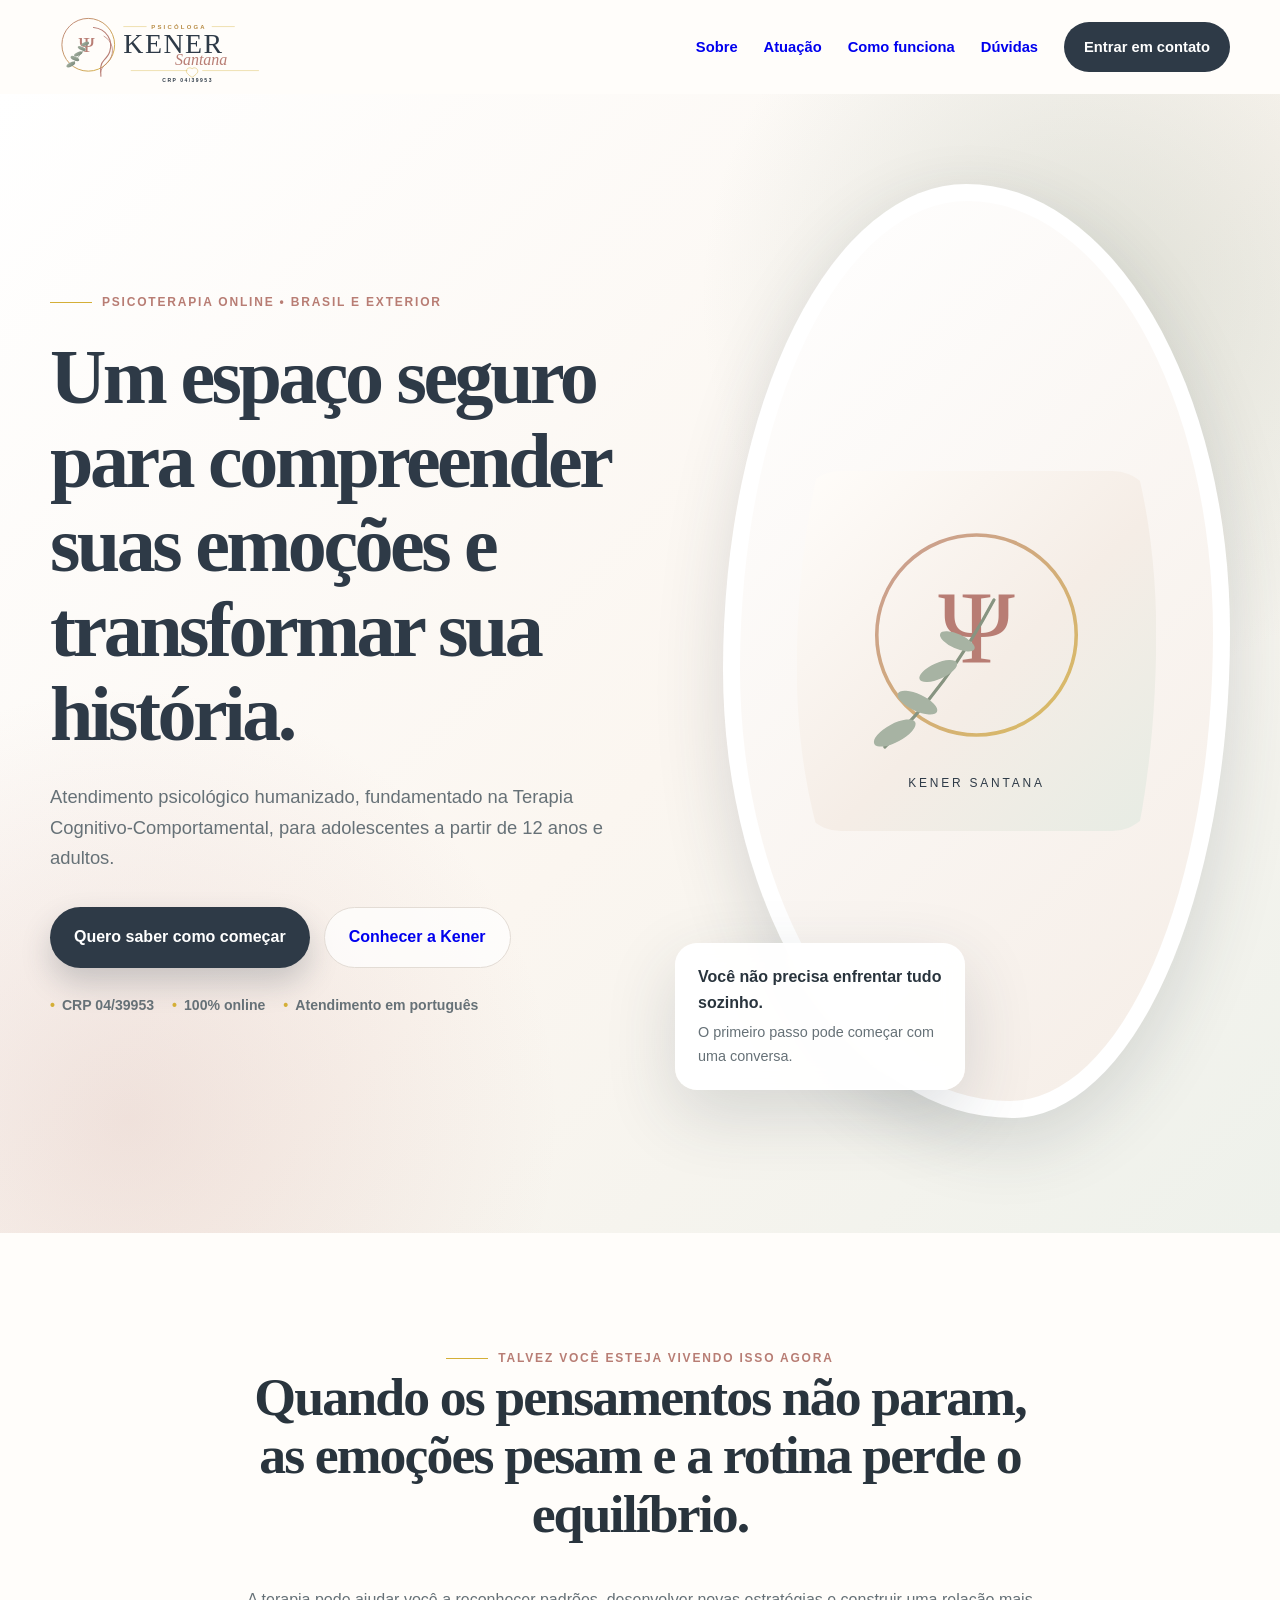
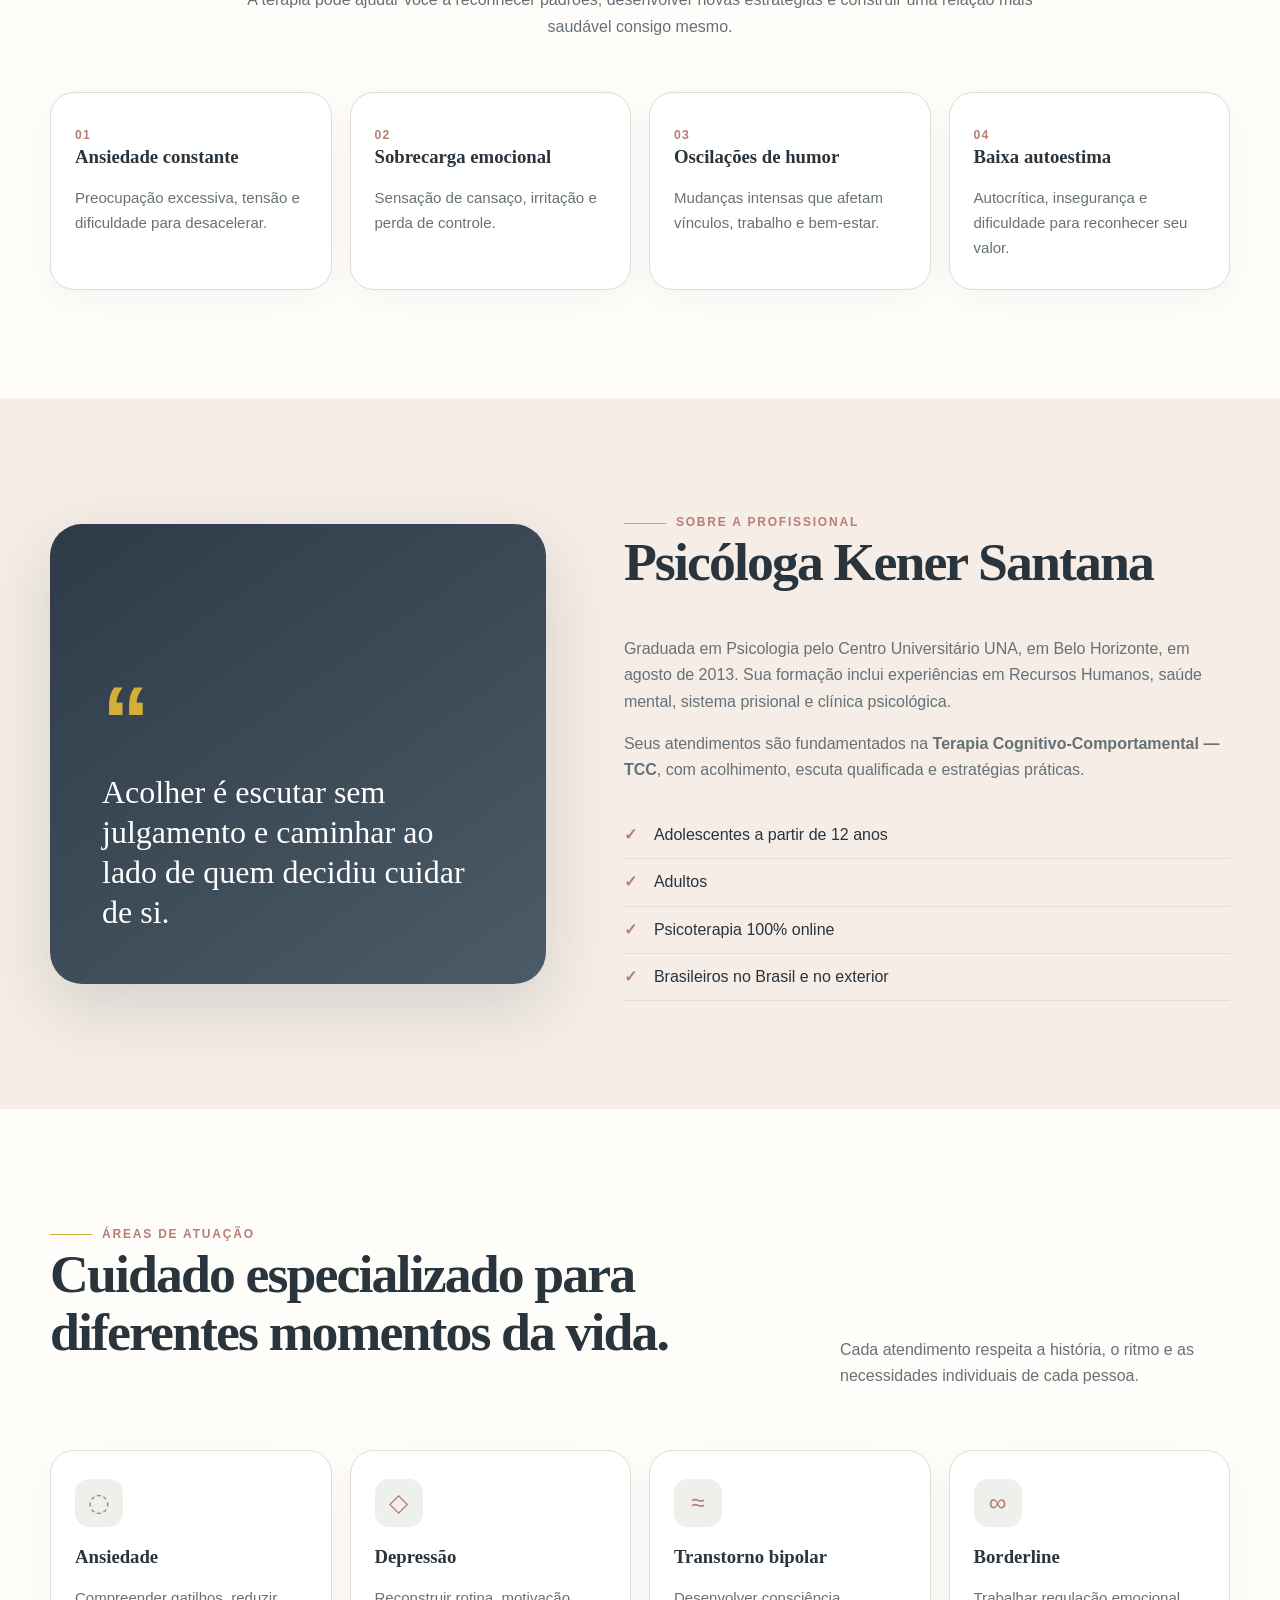
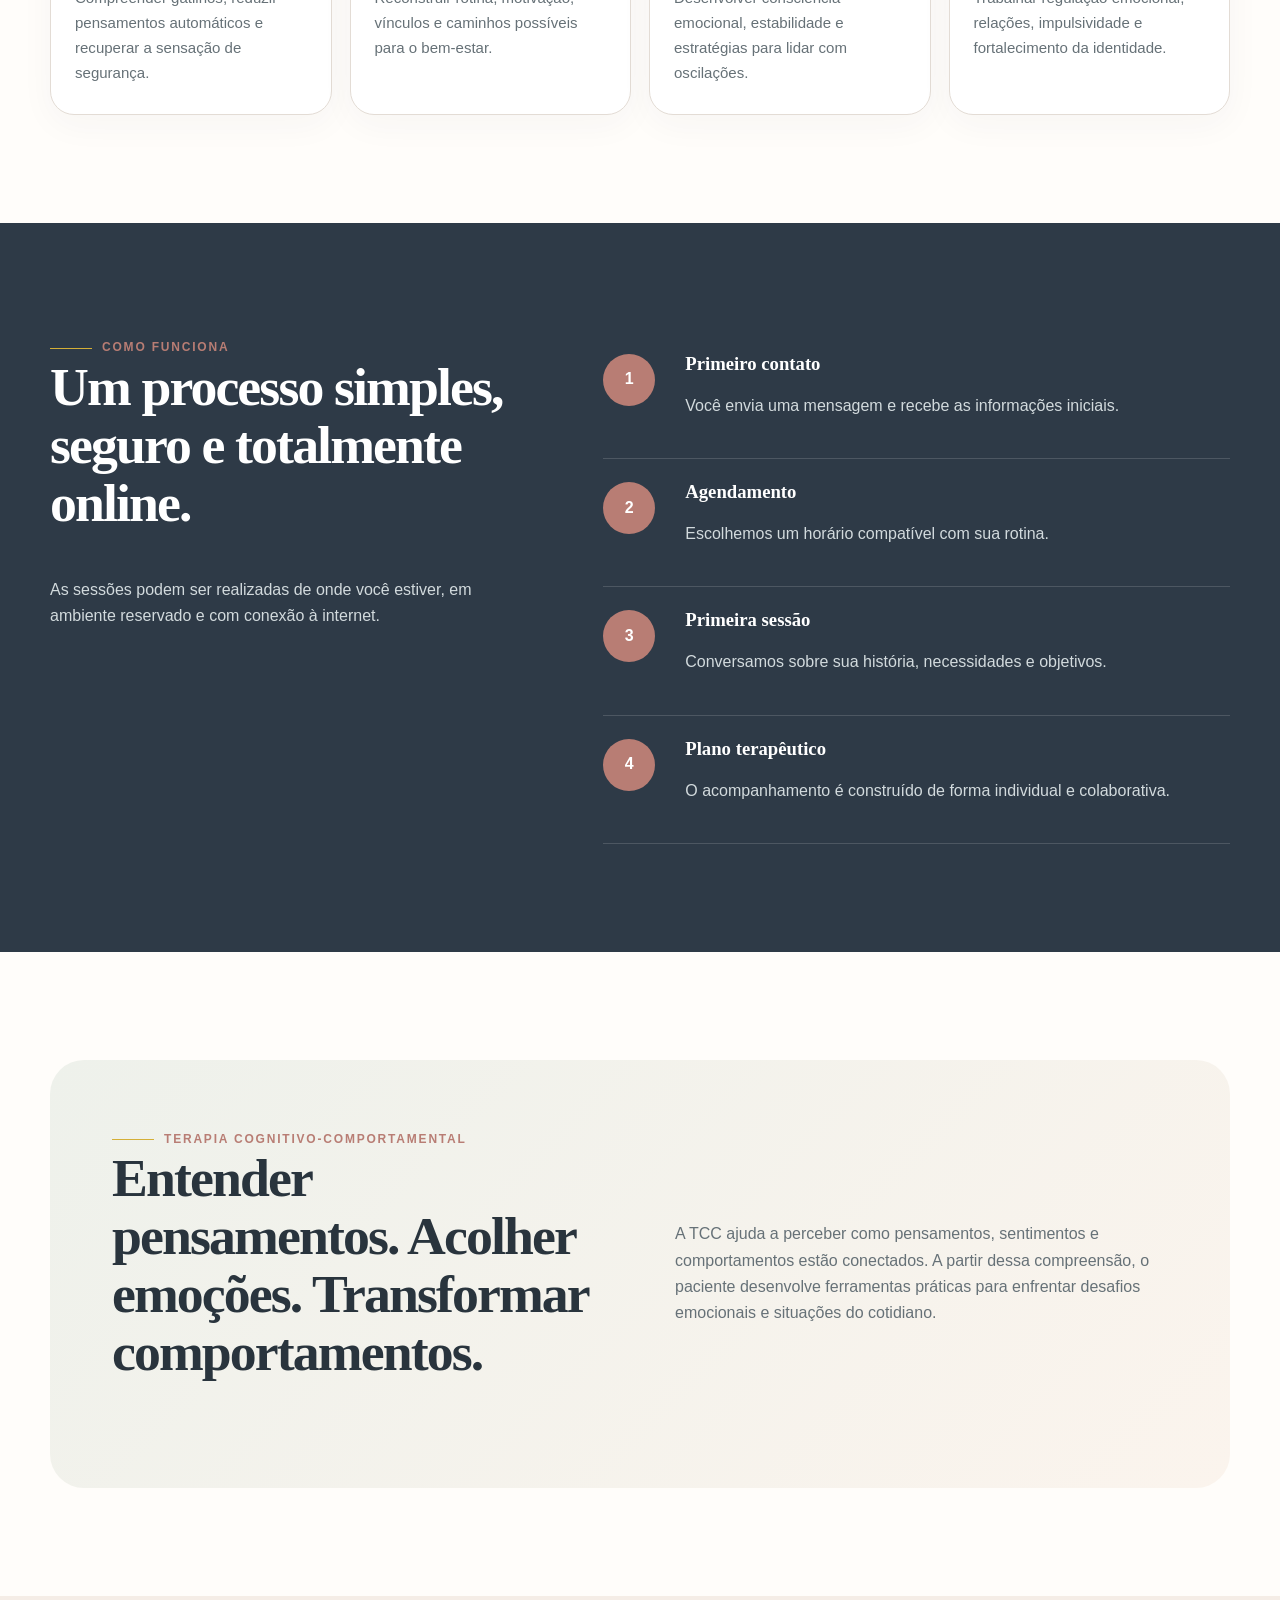
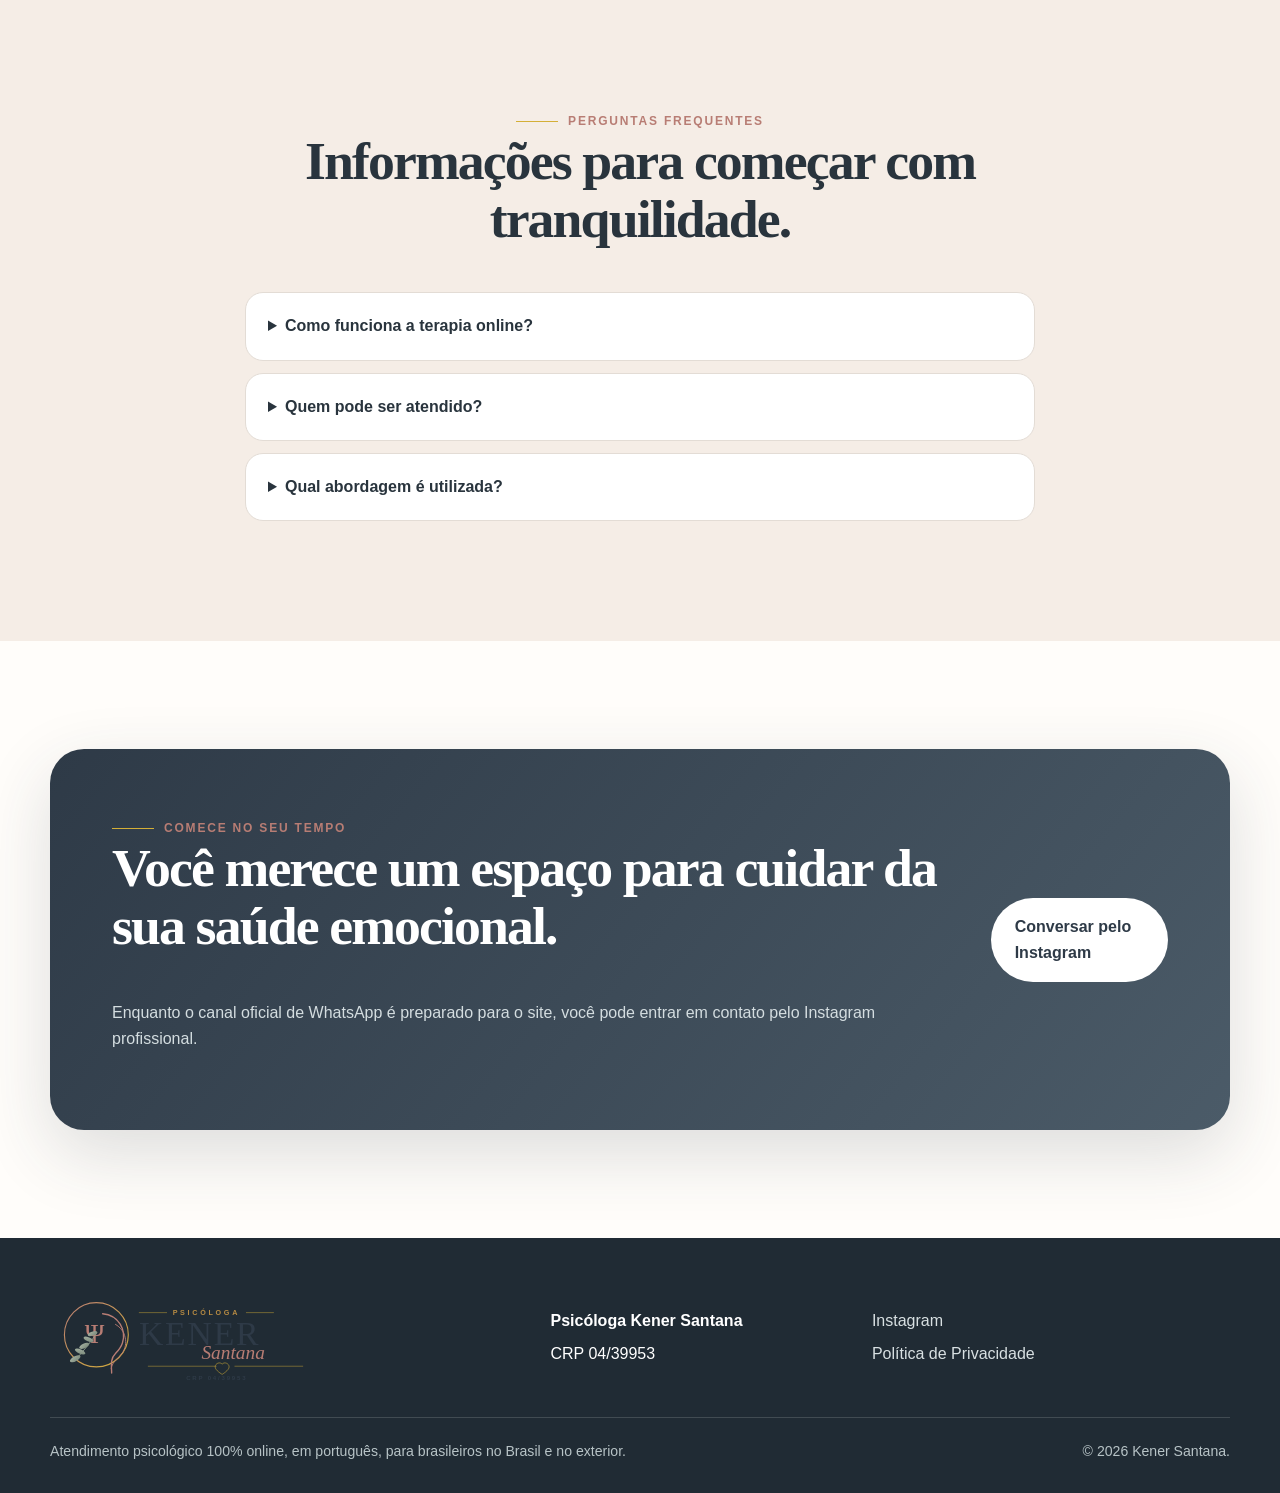
==== commit f2c23aeb: "Finalize privacy, social contact and graceful image fallback" ====
--- a/index.html
+++ b/index.html
@@ -1,106 +1,174 @@
 <!doctype html>
 <html lang="pt-BR">
 <head>
-<meta charset="utf-8">
-<meta name="viewport" content="width=device-width,initial-scale=1">
-<title>Psicóloga Kener Santana | Psicoterapia Online</title>
-<meta name="description" content="Atendimento psicológico 100% online, em português, para brasileiros no Brasil e no exterior. Psicóloga Kener Santana — CRP 04/39953.">
-<meta name="robots" content="index,follow,max-image-preview:large">
-<meta name="theme-color" content="#2E3A47">
-<meta name="color-scheme" content="light">
-<meta property="og:type" content="website">
-<meta property="og:locale" content="pt_BR">
-<meta property="og:site_name" content="Psicóloga Kener Santana">
-<meta property="og:title" content="Psicóloga Kener Santana | Psicoterapia Online">
-<meta property="og:description" content="Atendimento psicológico 100% online, em português, para brasileiros no Brasil e no exterior.">
-<meta name="twitter:card" content="summary_large_image">
-<meta name="twitter:title" content="Psicóloga Kener Santana | Psicoterapia Online">
-<meta name="twitter:description" content="Acolhimento, ciência e transformação emocional em psicoterapia online.">
-<link rel="icon" href="assets/logo/favicon-kener.svg" type="image/svg+xml">
-<link rel="preload" href="assets/images/kener-perfil.png" as="image" fetchpriority="high">
-<link rel="stylesheet" href="css/styles.css">
-<script type="application/ld+json">
-{
-  "@context":"https://schema.org",
-  "@type":"ProfessionalService",
-  "name":"Psicóloga Kener Santana",
-  "description":"Atendimento psicológico 100% online, em português, para brasileiros no Brasil e no exterior.",
-  "areaServed":["BR","Worldwide"],
-  "availableLanguage":"Portuguese",
-  "serviceType":"Psicoterapia online",
-  "identifier":"CRP 04/39953"
-}
-</script>
+  <meta charset="utf-8">
+  <meta name="viewport" content="width=device-width,initial-scale=1">
+  <title>Psicóloga Kener Santana | Psicoterapia Online</title>
+  <meta name="description" content="Atendimento psicológico 100% online, em português, para brasileiros no Brasil e no exterior. Psicóloga Kener Santana — CRP 04/39953. Terapia Cognitivo-Comportamental para adolescentes a partir de 12 anos e adultos.">
+  <meta name="theme-color" content="#2E3A47">
+  <meta name="robots" content="index,follow,max-image-preview:large">
+  <meta name="author" content="Psicóloga Kener Santana — CRP 04/39953">
+  <meta property="og:type" content="website">
+  <meta property="og:locale" content="pt_BR">
+  <meta property="og:title" content="Psicóloga Kener Santana | Psicoterapia Online">
+  <meta property="og:description" content="Acolhimento, ciência e transformação emocional. Atendimento psicológico 100% online para brasileiros no Brasil e no exterior.">
+  <meta name="twitter:card" content="summary">
+  <meta name="twitter:title" content="Psicóloga Kener Santana | Psicoterapia Online">
+  <meta name="twitter:description" content="Atendimento psicológico 100% online, em português, para brasileiros no Brasil e no exterior.">
+  <link rel="icon" href="assets/logo/favicon-kener.svg" type="image/svg+xml">
+  <link rel="preload" href="assets/images/kener-perfil.png" as="image">
+  <link rel="stylesheet" href="css/styles.css">
+  <script type="application/ld+json">
+  {
+    "@context":"https://schema.org",
+    "@type":"Person",
+    "name":"Kener Santana",
+    "jobTitle":"Psicóloga",
+    "description":"Psicóloga — CRP 04/39953. Atendimento psicológico 100% online em português para brasileiros no Brasil e no exterior.",
+    "knowsLanguage":"pt-BR",
+    "sameAs":["https://www.instagram.com/psico.kenerrodrigues/"]
+  }
+  </script>
 </head>
 <body>
-<a class="skip-link" href="#conteudo">Pular para o conteúdo principal</a>
-<header class="site-header">
-  <nav class="container" aria-label="Navegação principal">
-    <a class="brand" href="#topo" aria-label="Psicóloga Kener Santana — início"><img src="assets/logo/logo-kener-oficial.svg" alt="Psicóloga Kener Santana" width="315" height="95"></a>
-    <button class="menu-btn" type="button" aria-expanded="false" aria-controls="menu-principal" aria-label="Abrir menu">Menu</button>
-    <div class="menu" id="menu-principal">
-      <a href="#sobre">Sobre</a><a href="#atuacao">Atuação</a><a href="#processo">Como funciona</a><a href="#faq">Dúvidas</a><a class="cta" href="#contato">Agendar conversa</a>
+  <a class="skip-link" href="#conteudo">Pular para o conteúdo</a>
+
+  <header>
+    <nav class="container" aria-label="Navegação principal">
+      <a class="brand" href="#topo" aria-label="Psicóloga Kener Santana — página inicial">
+        <img src="assets/logo/logo-kener-oficial.svg" alt="Psicóloga Kener Santana">
+      </a>
+      <button class="menu-btn" type="button" aria-expanded="false" aria-controls="menu-principal" aria-label="Abrir menu">Menu</button>
+      <div class="menu" id="menu-principal">
+        <a href="#sobre">Sobre</a>
+        <a href="#atuacao">Atuação</a>
+        <a href="#processo">Como funciona</a>
+        <a href="#faq">Dúvidas</a>
+        <a class="cta" href="#contato">Entrar em contato</a>
+      </div>
+    </nav>
+  </header>
+
+  <main id="conteudo">
+    <section class="hero" id="topo">
+      <div class="container hero-grid">
+        <div class="hero-copy reveal">
+          <span class="kicker">Psicoterapia online • Brasil e exterior</span>
+          <h1>Um espaço seguro para compreender suas emoções e transformar sua história.</h1>
+          <p>Atendimento psicológico humanizado, fundamentado na Terapia Cognitivo-Comportamental, para adolescentes a partir de 12 anos e adultos.</p>
+          <div class="actions">
+            <a class="btn btn-primary" href="#contato">Quero saber como começar</a>
+            <a class="btn btn-outline" href="#sobre">Conhecer a Kener</a>
+          </div>
+          <div class="trust" aria-label="Informações principais">
+            <span>CRP 04/39953</span>
+            <span>100% online</span>
+            <span>Atendimento em português</span>
+          </div>
+        </div>
+        <div class="visual reveal">
+          <div class="portrait-wrap">
+            <img src="assets/images/kener-perfil.png" alt="Psicóloga Kener Santana" width="900" height="900" fetchpriority="high" onerror="this.onerror=null;this.src='assets/images/kener-placeholder.svg';this.classList.add('portrait-fallback')">
+          </div>
+          <div class="float-card">
+            <strong>Você não precisa enfrentar tudo sozinho.</strong>
+            <span>O primeiro passo pode começar com uma conversa.</span>
+          </div>
+        </div>
+      </div>
+    </section>
+
+    <section class="section" aria-labelledby="identificacao-title">
+      <div class="container center reveal">
+        <span class="kicker">Talvez você esteja vivendo isso agora</span>
+        <h2 id="identificacao-title">Quando os pensamentos não param, as emoções pesam e a rotina perde o equilíbrio.</h2>
+        <p>A terapia pode ajudar você a reconhecer padrões, desenvolver novas estratégias e construir uma relação mais saudável consigo mesmo.</p>
+      </div>
+      <div class="container grid4">
+        <article class="card reveal"><span class="num">01</span><h3>Ansiedade constante</h3><p>Preocupação excessiva, tensão e dificuldade para desacelerar.</p></article>
+        <article class="card reveal"><span class="num">02</span><h3>Sobrecarga emocional</h3><p>Sensação de cansaço, irritação e perda de controle.</p></article>
+        <article class="card reveal"><span class="num">03</span><h3>Oscilações de humor</h3><p>Mudanças intensas que afetam vínculos, trabalho e bem-estar.</p></article>
+        <article class="card reveal"><span class="num">04</span><h3>Baixa autoestima</h3><p>Autocrítica, insegurança e dificuldade para reconhecer seu valor.</p></article>
+      </div>
+    </section>
+
+    <section class="section about" id="sobre" aria-labelledby="sobre-title">
+      <div class="container about-grid">
+        <div class="quote reveal" aria-label="Mensagem profissional"><b aria-hidden="true">“</b><p>Acolher é escutar sem julgamento e caminhar ao lado de quem decidiu cuidar de si.</p></div>
+        <div class="reveal">
+          <span class="kicker">Sobre a profissional</span>
+          <h2 id="sobre-title">Psicóloga Kener Santana</h2>
+          <p class="muted">Graduada em Psicologia pelo Centro Universitário UNA, em Belo Horizonte, em agosto de 2013. Sua formação inclui experiências em Recursos Humanos, saúde mental, sistema prisional e clínica psicológica.</p>
+          <p class="muted">Seus atendimentos são fundamentados na <strong>Terapia Cognitivo-Comportamental — TCC</strong>, com acolhimento, escuta qualificada e estratégias práticas.</p>
+          <ul class="checks"><li>Adolescentes a partir de 12 anos</li><li>Adultos</li><li>Psicoterapia 100% online</li><li>Brasileiros no Brasil e no exterior</li></ul>
+        </div>
+      </div>
+    </section>
+
+    <section class="section" id="atuacao" aria-labelledby="atuacao-title">
+      <div class="container section-head reveal">
+        <div><span class="kicker">Áreas de atuação</span><h2 id="atuacao-title">Cuidado especializado para diferentes momentos da vida.</h2></div>
+        <p class="muted">Cada atendimento respeita a história, o ritmo e as necessidades individuais de cada pessoa.</p>
+      </div>
+      <div class="container specialties">
+        <article class="card reveal"><div class="icon" aria-hidden="true">◌</div><h3>Ansiedade</h3><p>Compreender gatilhos, reduzir pensamentos automáticos e recuperar a sensação de segurança.</p></article>
+        <article class="card reveal"><div class="icon" aria-hidden="true">◇</div><h3>Depressão</h3><p>Reconstruir rotina, motivação, vínculos e caminhos possíveis para o bem-estar.</p></article>
+        <article class="card reveal"><div class="icon" aria-hidden="true">≈</div><h3>Transtorno bipolar</h3><p>Desenvolver consciência emocional, estabilidade e estratégias para lidar com oscilações.</p></article>
+        <article class="card reveal"><div class="icon" aria-hidden="true">∞</div><h3>Borderline</h3><p>Trabalhar regulação emocional, relações, impulsividade e fortalecimento da identidade.</p></article>
+      </div>
+    </section>
+
+    <section class="section process" id="processo" aria-labelledby="processo-title">
+      <div class="container process-grid">
+        <div class="reveal"><span class="kicker">Como funciona</span><h2 id="processo-title">Um processo simples, seguro e totalmente online.</h2><p>As sessões podem ser realizadas de onde você estiver, em ambiente reservado e com conexão à internet.</p></div>
+        <ol class="steps">
+          <li class="reveal"><span>1</span><div><h3>Primeiro contato</h3><p>Você envia uma mensagem e recebe as informações iniciais.</p></div></li>
+          <li class="reveal"><span>2</span><div><h3>Agendamento</h3><p>Escolhemos um horário compatível com sua rotina.</p></div></li>
+          <li class="reveal"><span>3</span><div><h3>Primeira sessão</h3><p>Conversamos sobre sua história, necessidades e objetivos.</p></div></li>
+          <li class="reveal"><span>4</span><div><h3>Plano terapêutico</h3><p>O acompanhamento é construído de forma individual e colaborativa.</p></div></li>
+        </ol>
+      </div>
+    </section>
+
+    <section class="section" aria-labelledby="tcc-title">
+      <div class="container tcc-box reveal">
+        <div><span class="kicker">Terapia Cognitivo-Comportamental</span><h2 id="tcc-title">Entender pensamentos. Acolher emoções. Transformar comportamentos.</h2></div>
+        <p class="muted">A TCC ajuda a perceber como pensamentos, sentimentos e comportamentos estão conectados. A partir dessa compreensão, o paciente desenvolve ferramentas práticas para enfrentar desafios emocionais e situações do cotidiano.</p>
+      </div>
+    </section>
+
+    <section class="section about" id="faq" aria-labelledby="faq-title">
+      <div class="container center">
+        <span class="kicker">Perguntas frequentes</span>
+        <h2 id="faq-title">Informações para começar com tranquilidade.</h2>
+        <details><summary>Como funciona a terapia online?</summary><p>As sessões acontecem por videochamada, em horário agendado e em ambiente reservado.</p></details>
+        <details><summary>Quem pode ser atendido?</summary><p>Adolescentes a partir de 12 anos e adultos, brasileiros no Brasil ou no exterior.</p></details>
+        <details><summary>Qual abordagem é utilizada?</summary><p>Os atendimentos são fundamentados na Terapia Cognitivo-Comportamental, adaptada às necessidades de cada paciente.</p></details>
+      </div>
+    </section>
+
+    <section class="section" id="contato" aria-labelledby="contato-title">
+      <div class="container contact-box reveal">
+        <div><span class="kicker">Comece no seu tempo</span><h2 id="contato-title">Você merece um espaço para cuidar da sua saúde emocional.</h2><p>Enquanto o canal oficial de WhatsApp é preparado para o site, você pode entrar em contato pelo Instagram profissional.</p></div>
+        <a class="btn btn-light" href="https://www.instagram.com/psico.kenerrodrigues/" target="_blank" rel="noopener noreferrer" aria-label="Abrir Instagram profissional da Psicóloga Kener Santana em nova aba">Conversar pelo Instagram</a>
+      </div>
+    </section>
+  </main>
+
+  <footer>
+    <div class="container footer-grid">
+      <img src="assets/logo/logo-kener-oficial.svg" alt="Psicóloga Kener Santana">
+      <div><strong>Psicóloga Kener Santana</strong><span>CRP 04/39953</span></div>
+      <div>
+        <a href="https://www.instagram.com/psico.kenerrodrigues/" target="_blank" rel="noopener noreferrer">Instagram</a>
+        <a href="privacy.html">Política de Privacidade</a>
+      </div>
     </div>
-  </nav>
-</header>
-<main id="conteudo">
-<section class="hero" id="topo" aria-labelledby="hero-title">
-  <div class="container hero-grid">
-    <div class="hero-copy reveal">
-      <span class="kicker">Psicoterapia online • Brasil e exterior</span>
-      <h1 id="hero-title">Um espaço seguro para compreender suas emoções e transformar sua história.</h1>
-      <p>Atendimento psicológico humanizado, fundamentado na Terapia Cognitivo-Comportamental, para adolescentes a partir de 12 anos e adultos.</p>
-      <div class="actions"><a class="btn btn-primary" href="#contato">Agendar atendimento</a><a class="btn btn-outline" href="#sobre">Conhecer a Kener</a></div>
-      <div class="trust" aria-label="Informações principais"><span>CRP 04/39953</span><span>100% online</span><span>Atendimento em português</span></div>
+    <div class="container footer-note">
+      <span>Atendimento psicológico 100% online, em português, para brasileiros no Brasil e no exterior.</span>
+      <span>© <span id="year"></span> Kener Santana.</span>
     </div>
-    <div class="visual reveal">
-      <div class="portrait-wrap"><img src="assets/images/kener-perfil.png" alt="Retrato da Psicóloga Kener Santana" fetchpriority="high" decoding="async" onerror="this.onerror=null;this.src='assets/logo/favicon-kener.svg';this.classList.add('portrait-fallback')"></div>
-      <div class="float-card"><strong>Você não precisa enfrentar tudo sozinho.</strong><span>O primeiro passo pode começar com uma conversa.</span></div>
-    </div>
-  </div>
-</section>
-
-<section class="section" aria-labelledby="identificacao-title">
-  <div class="container center reveal"><span class="kicker">Talvez você esteja vivendo isso agora</span><h2 id="identificacao-title">Quando os pensamentos não param, as emoções pesam e a rotina perde o equilíbrio.</h2><p>A terapia pode ajudar você a reconhecer padrões, desenvolver novas estratégias e construir uma relação mais saudável consigo mesmo.</p></div>
-  <div class="container grid4">
-    <article class="card reveal"><span class="num">01</span><h3>Ansiedade constante</h3><p>Preocupação excessiva, tensão e dificuldade para desacelerar.</p></article>
-    <article class="card reveal"><span class="num">02</span><h3>Sobrecarga emocional</h3><p>Sensação de cansaço, irritação e perda de controle.</p></article>
-    <article class="card reveal"><span class="num">03</span><h3>Oscilações de humor</h3><p>Mudanças intensas que afetam vínculos, trabalho e bem-estar.</p></article>
-    <article class="card reveal"><span class="num">04</span><h3>Baixa autoestima</h3><p>Autocrítica, insegurança e dificuldade para reconhecer seu valor.</p></article>
-  </div>
-</section>
-
-<section class="section about" id="sobre" aria-labelledby="sobre-title">
-  <div class="container about-grid">
-    <div class="quote reveal" aria-hidden="true"><b>“</b><p>Acolher é escutar sem julgamento e caminhar ao lado de quem decidiu cuidar de si.</p></div>
-    <div class="reveal"><span class="kicker">Sobre a profissional</span><h2 id="sobre-title">Psicóloga Kener Santana</h2><p class="muted">Graduada em Psicologia pelo Centro Universitário UNA, em Belo Horizonte, em agosto de 2013. Sua formação inclui experiências em Recursos Humanos, saúde mental, sistema prisional e clínica psicológica.</p><p class="muted">Seus atendimentos são fundamentados na <strong>Terapia Cognitivo-Comportamental — TCC</strong>, com acolhimento, escuta qualificada e estratégias práticas.</p><ul class="checks"><li>Adolescentes a partir de 12 anos</li><li>Adultos</li><li>Psicoterapia 100% online</li><li>Brasileiros no Brasil e no exterior</li></ul></div>
-  </div>
-</section>
-
-<section class="section" id="atuacao" aria-labelledby="atuacao-title">
-  <div class="container section-head reveal"><div><span class="kicker">Áreas de atuação</span><h2 id="atuacao-title">Cuidado especializado para diferentes momentos da vida.</h2></div><p class="muted">Cada atendimento respeita a história, o ritmo e as necessidades individuais de cada pessoa.</p></div>
-  <div class="container specialties">
-    <article class="card reveal"><div class="icon" aria-hidden="true">◌</div><h3>Ansiedade</h3><p>Compreender gatilhos, reduzir pensamentos automáticos e recuperar a sensação de segurança.</p></article>
-    <article class="card reveal"><div class="icon" aria-hidden="true">◇</div><h3>Depressão</h3><p>Reconstruir rotina, motivação, vínculos e caminhos possíveis para o bem-estar.</p></article>
-    <article class="card reveal"><div class="icon" aria-hidden="true">≈</div><h3>Transtorno bipolar</h3><p>Desenvolver consciência emocional, estabilidade e estratégias para lidar com oscilações.</p></article>
-    <article class="card reveal"><div class="icon" aria-hidden="true">∞</div><h3>Borderline</h3><p>Trabalhar regulação emocional, relações, impulsividade e fortalecimento da identidade.</p></article>
-  </div>
-</section>
-
-<section class="section process" id="processo" aria-labelledby="processo-title">
-  <div class="container process-grid"><div class="reveal"><span class="kicker">Como funciona</span><h2 id="processo-title">Um processo simples, seguro e totalmente online.</h2><p>As sessões podem ser realizadas de onde você estiver, em ambiente reservado e com conexão à internet.</p></div><ol class="steps"><li class="reveal"><span>1</span><div><h3>Primeiro contato</h3><p>Você envia uma mensagem e recebe as informações iniciais.</p></div></li><li class="reveal"><span>2</span><div><h3>Agendamento</h3><p>Escolhemos um horário compatível com sua rotina.</p></div></li><li class="reveal"><span>3</span><div><h3>Primeira sessão</h3><p>Conversamos sobre sua história, necessidades e objetivos.</p></div></li><li class="reveal"><span>4</span><div><h3>Plano terapêutico</h3><p>O acompanhamento é construído de forma individual e colaborativa.</p></div></li></ol></div>
-</section>
-
-<section class="section" aria-labelledby="tcc-title"><div class="container tcc-box reveal"><div><span class="kicker">Terapia Cognitivo-Comportamental</span><h2 id="tcc-title">Entender pensamentos. Acolher emoções. Transformar comportamentos.</h2></div><p class="muted">A TCC ajuda a perceber como pensamentos, sentimentos e comportamentos estão conectados. A partir dessa compreensão, o paciente desenvolve ferramentas práticas para enfrentar desafios emocionais e situações do cotidiano.</p></div></section>
-
-<section class="section about" id="faq" aria-labelledby="faq-title"><div class="container center"><span class="kicker">Perguntas frequentes</span><h2 id="faq-title">Informações para começar com tranquilidade.</h2><details><summary>Como funciona a terapia online?</summary><p>As sessões acontecem por videochamada, em horário agendado, em ambiente reservado.</p></details><details><summary>Quem pode ser atendido?</summary><p>Adolescentes a partir de 12 anos e adultos, brasileiros no Brasil ou no exterior.</p></details><details><summary>Qual abordagem é utilizada?</summary><p>Terapia Cognitivo-Comportamental, adaptada às necessidades de cada paciente.</p></details></div></section>
-
-<section class="section" id="contato" aria-labelledby="contato-title"><div class="container contact-box reveal"><div><span class="kicker">Comece no seu tempo</span><h2 id="contato-title">Você merece um espaço para cuidar da sua saúde emocional.</h2><p>Entre em contato para receber informações sobre disponibilidade, horários e início do acompanhamento.</p></div><a class="btn btn-light" href="#" data-link-pendente="whatsapp">Conversar pelo WhatsApp</a></div></section>
-</main>
-<footer>
-  <div class="container footer-grid"><img src="assets/logo/logo-kener-oficial.svg" alt="Psicóloga Kener Santana" width="315" height="95"><div><strong>Psicóloga Kener Santana</strong><span>CRP 04/39953</span></div><div><a href="#" data-link-pendente="instagram">Instagram</a><a href="#" data-link-pendente="facebook">Facebook</a><a href="#" data-link-pendente="privacidade">Política de Privacidade</a></div></div>
-  <div class="container footer-note"><span>Atendimento psicológico 100% online, em português, para brasileiros no Brasil e no exterior.</span><span>© <span id="year"></span> Kener Santana.</span></div>
-</footer>
-<script src="js/main.js" defer></script>
+  </footer>
+  <script src="js/main.js" defer></script>
 </body>
 </html>
--- a/css/styles.css
+++ b/css/styles.css
@@ -1 +1 @@
-:root{--navy:#2E3A47;--sage:#A7B3A3;--rose:#B87D74;--cream:#F5EDE6;--gold:#D4AF37;--paper:#fffdfa;--text:#29343d;--muted:#667177;--line:#e3dcd5;--shadow:0 24px 70px rgba(46,58,71,.16)}*{box-sizing:border-box}html{scroll-behavior:smooth}body{margin:0;overflow-x:hidden;background:var(--paper);color:var(--text);font-family:Montserrat,Arial,sans-serif;line-height:1.65}img{max-width:100%;display:block}.container{width:min(1180px,calc(100% - 38px));margin:auto}header{position:sticky;top:0;z-index:20;background:rgba(255,253,250,.92);backdrop-filter:blur(16px);border-bottom:1px solid rgba(227,220,213,.85)}nav{height:94px;display:flex;align-items:center;justify-content:space-between;gap:22px}.brand img{width:315px;max-height:78px;object-fit:contain;object-position:left center}.menu{display:flex;align-items:center;gap:26px}.menu a{text-decoration:none;font-weight:700;font-size:.92rem}.cta{padding:13px 20px;border-radius:999px;background:var(--navy);color:white}.menu-btn{display:none;border:1px solid var(--line);border-radius:999px;padding:10px 14px;background:white;font-weight:800}.hero{overflow:hidden;position:relative;background:radial-gradient(circle at 85% 18%,rgba(167,179,163,.34),transparent 27%),radial-gradient(circle at 10% 90%,rgba(184,125,116,.18),transparent 28%),linear-gradient(135deg,#fff 0%,#fbf6f0 55%,#eef1eb 100%);padding:90px 0 115px}.hero-grid{display:grid;grid-template-columns:1.08fr .92fr;align-items:center;gap:78px}.kicker{display:inline-flex;gap:10px;align-items:center;text-transform:uppercase;letter-spacing:.15em;font-size:.75rem;font-weight:900;color:var(--rose)}.kicker:before{content:"";width:42px;height:1px;background:var(--gold)}h1,h2,h3{font-family:"Times New Roman",Georgia,serif;line-height:1.08;margin-top:0}h1{font-size:clamp(3.2rem,6.1vw,6rem);letter-spacing:-.045em;margin:22px 0 26px;color:var(--navy)}h2{font-size:clamp(2.35rem,4.2vw,4.25rem);letter-spacing:-.035em}.hero p{font-size:1.15rem;color:var(--muted);max-width:690px}.actions{display:flex;gap:14px;flex-wrap:wrap;margin:34px 0 26px}.btn{display:inline-flex;align-items:center;justify-content:center;padding:16px 24px;border-radius:999px;text-decoration:none;font-weight:900;transition:.25s}.btn:hover{transform:translateY(-2px)}.btn-primary{background:var(--navy);color:white;box-shadow:0 15px 30px rgba(46,58,71,.22)}.btn-outline{border:1px solid var(--line);background:rgba(255,255,255,.72)}.trust{display:flex;gap:18px;flex-wrap:wrap;color:var(--muted);font-size:.88rem;font-weight:750}.trust span:before{content:"•";color:var(--gold);margin-right:7px}.visual{position:relative}.portrait-wrap{padding:17px;background:white;border-radius:48% 52% 43% 57% / 52% 48% 52% 48%;box-shadow:var(--shadow)}.portrait-wrap img{aspect-ratio:1/1;object-fit:cover;border-radius:inherit}.portrait-wrap img.portrait-fallback{object-fit:contain;padding:12%;background:linear-gradient(135deg,#fff,#f5ede6)}.float-card{position:absolute;left:-48px;bottom:28px;width:290px;background:rgba(255,255,255,.95);padding:20px 22px;border-radius:22px;box-shadow:var(--shadow)}.float-card strong,.float-card span{display:block}.float-card span{color:var(--muted);font-size:.9rem;margin-top:5px}.section{padding:108px 0}.center{width:min(790px,100%);margin:auto;text-align:center}.center p,.muted{color:var(--muted)}.grid4{display:grid;grid-template-columns:repeat(4,1fr);gap:18px;margin-top:52px}.card{background:white;border:1px solid var(--line);border-radius:24px;padding:28px 24px;box-shadow:0 10px 35px rgba(46,58,71,.04)}.card .num{font-size:.76rem;color:var(--rose);font-weight:900;letter-spacing:.1em}.card p{color:var(--muted);margin-bottom:0;font-size:.94rem}.about{background:var(--cream)}.about-grid{display:grid;grid-template-columns:.9fr 1.1fr;gap:78px;align-items:center}.quote{min-height:460px;border-radius:32px;background:linear-gradient(145deg,var(--navy),#4b5b68);color:white;padding:52px;display:flex;flex-direction:column;justify-content:flex-end;box-shadow:var(--shadow)}.quote b{font-size:6rem;line-height:.6;color:var(--gold)}.quote p{font-family:"Times New Roman",Georgia,serif;font-size:2rem;line-height:1.25;margin:22px 0 0}.checks{list-style:none;padding:0;margin:28px 0 0}.checks li{position:relative;padding:10px 0 10px 30px;border-bottom:1px solid rgba(227,220,213,.9)}.checks li:before{content:"✓";position:absolute;left:0;color:var(--rose);font-weight:900}.section-head{display:flex;justify-content:space-between;align-items:end;gap:40px;margin-bottom:45px}.section-head>div{max-width:720px}.section-head>p{max-width:390px}.specialties{display:grid;grid-template-columns:repeat(4,1fr);gap:18px}.specialties .card{transition:.25s}.specialties .card:hover{transform:translateY(-7px);box-shadow:var(--shadow)}.icon{width:48px;height:48px;border-radius:14px;background:#eef1eb;display:grid;place-items:center;color:var(--rose);font-size:1.55rem;margin-bottom:20px}.process{background:var(--navy);color:white}.process-grid{display:grid;grid-template-columns:.85fr 1.15fr;gap:90px}.process p{color:#d2dadd}.steps{list-style:none;padding:0;margin:0}.steps li{display:grid;grid-template-columns:60px 1fr;gap:22px;padding:23px 0;border-bottom:1px solid rgba(255,255,255,.15)}.steps>li>span{width:52px;height:52px;border-radius:50%;display:grid;place-items:center;background:var(--rose);font-weight:900}.tcc-box{padding:62px;border-radius:34px;background:linear-gradient(135deg,#eef1eb,#fbf4ed);display:grid;grid-template-columns:1fr 1fr;gap:70px;align-items:center}details{background:white;border:1px solid var(--line);border-radius:18px;padding:0 22px;margin:12px 0;text-align:left}summary{cursor:pointer;font-weight:850;padding:20px 0}details p{margin:0;padding:0 0 20px;color:var(--muted)}.contact-box{padding:62px;border-radius:34px;background:linear-gradient(130deg,var(--navy),#4b5b68);color:white;display:flex;align-items:center;justify-content:space-between;gap:40px;box-shadow:var(--shadow)}.contact-box p{color:#d4dde0}.btn-light{background:white;color:var(--navy)}footer{background:#202b34;color:white;padding:52px 0 30px}.footer-grid{display:grid;grid-template-columns:1.3fr .8fr 1fr;gap:35px;align-items:center}.footer-grid img{width:315px}.footer-grid div{display:flex;flex-direction:column;gap:7px}.footer-grid a{text-decoration:none;color:#d8e0e2}.footer-note{border-top:1px solid rgba(255,255,255,.15);margin-top:32px;padding-top:22px;display:flex;justify-content:space-between;gap:20px;color:#b7c3c6;font-size:.88rem}.reveal{opacity:0;transform:translateY(22px);transition:.75s ease}.reveal.visible{opacity:1;transform:none}@media(max-width:980px){.hero-grid,.about-grid,.process-grid,.tcc-box{grid-template-columns:1fr}.hero-copy{text-align:center}.hero-copy p{margin-inline:auto}.actions,.trust{justify-content:center}.visual{max-width:620px;margin:auto}.grid4,.specialties{grid-template-columns:repeat(2,1fr)}.section-head{flex-direction:column;align-items:flex-start}}@media(max-width:760px){nav{height:80px}.brand img{width:190px}.menu-btn{display:block}.menu{display:none;position:absolute;top:86px;left:18px;right:18px;background:white;padding:20px;border-radius:22px;box-shadow:var(--shadow);flex-direction:column}.menu.open{display:flex}.hero{padding:64px 0 84px}.section{padding:82px 0}.kicker{max-width:100%;white-space:normal;flex-wrap:wrap}.kicker:before{width:28px}.hero h1{font-size:clamp(2.5rem,11vw,4rem);overflow-wrap:anywhere}.actions{flex-direction:column}.actions .btn{width:100%}.grid4,.specialties{grid-template-columns:1fr}.float-card{position:relative;left:auto;bottom:auto;margin:-22px 14px 0}.quote{min-height:340px;padding:34px}.quote p{font-size:1.7rem}.tcc-box,.contact-box{padding:34px 24px}.contact-box{flex-direction:column;align-items:flex-start}.footer-grid{grid-template-columns:1fr}.footer-note{flex-direction:column}}@media(prefers-reduced-motion:reduce){html{scroll-behavior:auto}.reveal{opacity:1;transform:none;transition:none}}+:root{--navy:#2E3A47;--sage:#A7B3A3;--rose:#B87D74;--cream:#F5EDE6;--gold:#D4AF37;--paper:#fffdfa;--text:#29343d;--muted:#667177;--line:#e3dcd5;--shadow:0 24px 70px rgba(46,58,71,.16);--focus:#8f5f58}*{box-sizing:border-box}html{scroll-behavior:smooth}body{margin:0;overflow-x:hidden;background:var(--paper);color:var(--text);font-family:Montserrat,Arial,sans-serif;line-height:1.65;text-rendering:optimizeLegibility;-webkit-font-smoothing:antialiased}::selection{background:rgba(184,125,116,.24);color:var(--navy)}img{max-width:100%;display:block}.container{width:min(1180px,calc(100% - 38px));margin:auto}.skip-link{position:fixed;left:16px;top:-80px;z-index:1000;background:var(--navy);color:#fff;padding:12px 16px;border-radius:12px;text-decoration:none;font-weight:800;transition:top .2s ease}.skip-link:focus{top:16px}.site-header{position:sticky;top:0;z-index:20;background:rgba(255,253,250,.92);backdrop-filter:blur(16px);border-bottom:1px solid rgba(227,220,213,.85)}nav{height:94px;display:flex;align-items:center;justify-content:space-between;gap:22px}.brand{display:inline-flex;align-items:center}.brand img{width:315px;max-height:78px;object-fit:contain;object-position:left center}.menu{display:flex;align-items:center;gap:26px}.menu a{text-decoration:none;font-weight:700;font-size:.92rem;position:relative}.menu>a:not(.cta)::after{content:"";position:absolute;left:0;right:100%;bottom:-7px;height:2px;background:var(--rose);transition:right .22s ease}.menu>a:not(.cta):hover::after{right:0}.cta{padding:13px 20px;border-radius:999px;background:var(--navy);color:white}.menu-btn{display:none;border:1px solid var(--line);border-radius:999px;padding:10px 14px;background:white;font-weight:800}.hero{overflow:hidden;position:relative;background:radial-gradient(circle at 85% 18%,rgba(167,179,163,.34),transparent 27%),radial-gradient(circle at 10% 90%,rgba(184,125,116,.18),transparent 28%),linear-gradient(135deg,#fff 0%,#fbf6f0 55%,#eef1eb 100%);padding:90px 0 115px}.hero-grid{display:grid;grid-template-columns:1.08fr .92fr;align-items:center;gap:78px}.kicker{display:inline-flex;gap:10px;align-items:center;text-transform:uppercase;letter-spacing:.15em;font-size:.75rem;font-weight:900;color:var(--rose)}.kicker:before{content:"";width:42px;height:1px;background:var(--gold)}h1,h2,h3{font-family:"Times New Roman",Georgia,serif;line-height:1.08;margin-top:0}h1{font-size:clamp(3.2rem,6.1vw,6rem);letter-spacing:-.045em;margin:22px 0 26px;color:var(--navy)}h2{font-size:clamp(2.35rem,4.2vw,4.25rem);letter-spacing:-.035em}.hero p{font-size:1.15rem;color:var(--muted);max-width:690px}.actions{display:flex;gap:14px;flex-wrap:wrap;margin:34px 0 26px}.btn{display:inline-flex;align-items:center;justify-content:center;padding:16px 24px;border-radius:999px;text-decoration:none;font-weight:900;transition:transform .25s ease,box-shadow .25s ease,background-color .25s ease}.btn:hover{transform:translateY(-2px)}.btn-primary{background:var(--navy);color:white;box-shadow:0 15px 30px rgba(46,58,71,.22)}.btn-primary:hover{box-shadow:0 18px 38px rgba(46,58,71,.28)}.btn-outline{border:1px solid var(--line);background:rgba(255,255,255,.72)}.trust{display:flex;gap:18px;flex-wrap:wrap;color:var(--muted);font-size:.88rem;font-weight:750}.trust span:before{content:"•";color:var(--gold);margin-right:7px}.visual{position:relative}.portrait-wrap{padding:17px;background:white;border-radius:48% 52% 43% 57% / 52% 48% 52% 48%;box-shadow:var(--shadow);isolation:isolate}.portrait-wrap img{aspect-ratio:1/1;object-fit:cover;border-radius:inherit}.portrait-wrap img.portrait-fallback{object-fit:contain;padding:12%;background:linear-gradient(135deg,#fff,#f5ede6)}.float-card{position:absolute;left:-48px;bottom:28px;width:290px;background:rgba(255,255,255,.95);backdrop-filter:blur(12px);padding:20px 22px;border-radius:22px;box-shadow:var(--shadow);border:1px solid rgba(255,255,255,.8)}.float-card strong,.float-card span{display:block}.float-card span{color:var(--muted);font-size:.9rem;margin-top:5px}.section{padding:108px 0}.center{width:min(790px,100%);margin:auto;text-align:center}.center p,.muted{color:var(--muted)}.grid4{display:grid;grid-template-columns:repeat(4,1fr);gap:18px;margin-top:52px}.card{background:white;border:1px solid var(--line);border-radius:24px;padding:28px 24px;box-shadow:0 10px 35px rgba(46,58,71,.04)}.card .num{font-size:.76rem;color:var(--rose);font-weight:900;letter-spacing:.1em}.card p{color:var(--muted);margin-bottom:0;font-size:.94rem}.about{background:var(--cream)}.about-grid{display:grid;grid-template-columns:.9fr 1.1fr;gap:78px;align-items:center}.quote{min-height:460px;border-radius:32px;background:linear-gradient(145deg,var(--navy),#4b5b68);color:white;padding:52px;display:flex;flex-direction:column;justify-content:flex-end;box-shadow:var(--shadow)}.quote b{font-size:6rem;line-height:.6;color:var(--gold)}.quote p{font-family:"Times New Roman",Georgia,serif;font-size:2rem;line-height:1.25;margin:22px 0 0}.checks{list-style:none;padding:0;margin:28px 0 0}.checks li{position:relative;padding:10px 0 10px 30px;border-bottom:1px solid rgba(227,220,213,.9)}.checks li:before{content:"✓";position:absolute;left:0;color:var(--rose);font-weight:900}.section-head{display:flex;justify-content:space-between;align-items:end;gap:40px;margin-bottom:45px}.section-head>div{max-width:720px}.section-head>p{max-width:390px}.specialties{display:grid;grid-template-columns:repeat(4,1fr);gap:18px}.specialties .card{transition:transform .25s ease,box-shadow .25s ease,border-color .25s ease}.specialties .card:hover{transform:translateY(-7px);box-shadow:var(--shadow);border-color:rgba(184,125,116,.35)}.icon{width:48px;height:48px;border-radius:14px;background:#eef1eb;display:grid;place-items:center;color:var(--rose);font-size:1.55rem;margin-bottom:20px}.process{background:var(--navy);color:white}.process-grid{display:grid;grid-template-columns:.85fr 1.15fr;gap:90px}.process p{color:#d2dadd}.steps{list-style:none;padding:0;margin:0}.steps li{display:grid;grid-template-columns:60px 1fr;gap:22px;padding:23px 0;border-bottom:1px solid rgba(255,255,255,.15)}.steps>li>span{width:52px;height:52px;border-radius:50%;display:grid;place-items:center;background:var(--rose);font-weight:900}.tcc-box{padding:62px;border-radius:34px;background:linear-gradient(135deg,#eef1eb,#fbf4ed);display:grid;grid-template-columns:1fr 1fr;gap:70px;align-items:center}details{background:white;border:1px solid var(--line);border-radius:18px;padding:0 22px;margin:12px 0;text-align:left;transition:border-color .2s ease,box-shadow .2s ease}details[open]{border-color:rgba(184,125,116,.4);box-shadow:0 12px 30px rgba(46,58,71,.06)}summary{cursor:pointer;font-weight:850;padding:20px 0}details p{margin:0;padding:0 0 20px;color:var(--muted)}.contact-box{padding:62px;border-radius:34px;background:linear-gradient(130deg,var(--navy),#4b5b68);color:white;display:flex;align-items:center;justify-content:space-between;gap:40px;box-shadow:var(--shadow)}.contact-box p{color:#d4dde0}.btn-light{background:white;color:var(--navy)}footer{background:#202b34;color:white;padding:52px 0 30px}.footer-grid{display:grid;grid-template-columns:1.3fr .8fr 1fr;gap:35px;align-items:center}.footer-grid img{width:315px}.footer-grid div{display:flex;flex-direction:column;gap:7px}.footer-grid a{text-decoration:none;color:#d8e0e2}.footer-grid a:hover{color:#fff}.footer-note{border-top:1px solid rgba(255,255,255,.15);margin-top:32px;padding-top:22px;display:flex;justify-content:space-between;gap:20px;color:#b7c3c6;font-size:.88rem}.reveal{opacity:0;transform:translateY(22px);transition:opacity .75s ease,transform .75s ease}.reveal.visible{opacity:1;transform:none}a:focus-visible,button:focus-visible,summary:focus-visible{outline:3px solid rgba(184,125,116,.5);outline-offset:4px;border-radius:8px}[data-link-pendente]{cursor:not-allowed;opacity:.88}@media(max-width:980px){.hero-grid,.about-grid,.process-grid,.tcc-box{grid-template-columns:1fr}.hero-copy{text-align:center}.hero-copy p{margin-inline:auto}.actions,.trust{justify-content:center}.visual{max-width:620px;margin:auto}.grid4,.specialties{grid-template-columns:repeat(2,1fr)}.section-head{flex-direction:column;align-items:flex-start}}@media(max-width:760px){nav{height:80px}.brand img{width:190px}.menu-btn{display:block}.menu{display:none;position:absolute;top:86px;left:18px;right:18px;background:white;padding:20px;border-radius:22px;box-shadow:var(--shadow);flex-direction:column}.menu.open{display:flex}.hero{padding:64px 0 84px}.section{padding:82px 0}.kicker{max-width:100%;white-space:normal;flex-wrap:wrap}.kicker:before{width:28px}.hero h1{font-size:clamp(2.5rem,11vw,4rem);overflow-wrap:anywhere}.actions{flex-direction:column}.actions .btn{width:100%}.grid4,.specialties{grid-template-columns:1fr}.float-card{position:relative;left:auto;bottom:auto;margin:-22px 14px 0}.quote{min-height:340px;padding:34px}.quote p{font-size:1.7rem}.tcc-box,.contact-box{padding:34px 24px}.contact-box{flex-direction:column;align-items:flex-start}.footer-grid{grid-template-columns:1fr}.footer-note{flex-direction:column}}@media(prefers-reduced-motion:reduce){html{scroll-behavior:auto}.reveal{opacity:1;transform:none;transition:none}.btn,.skip-link,.specialties .card{transition:none}}
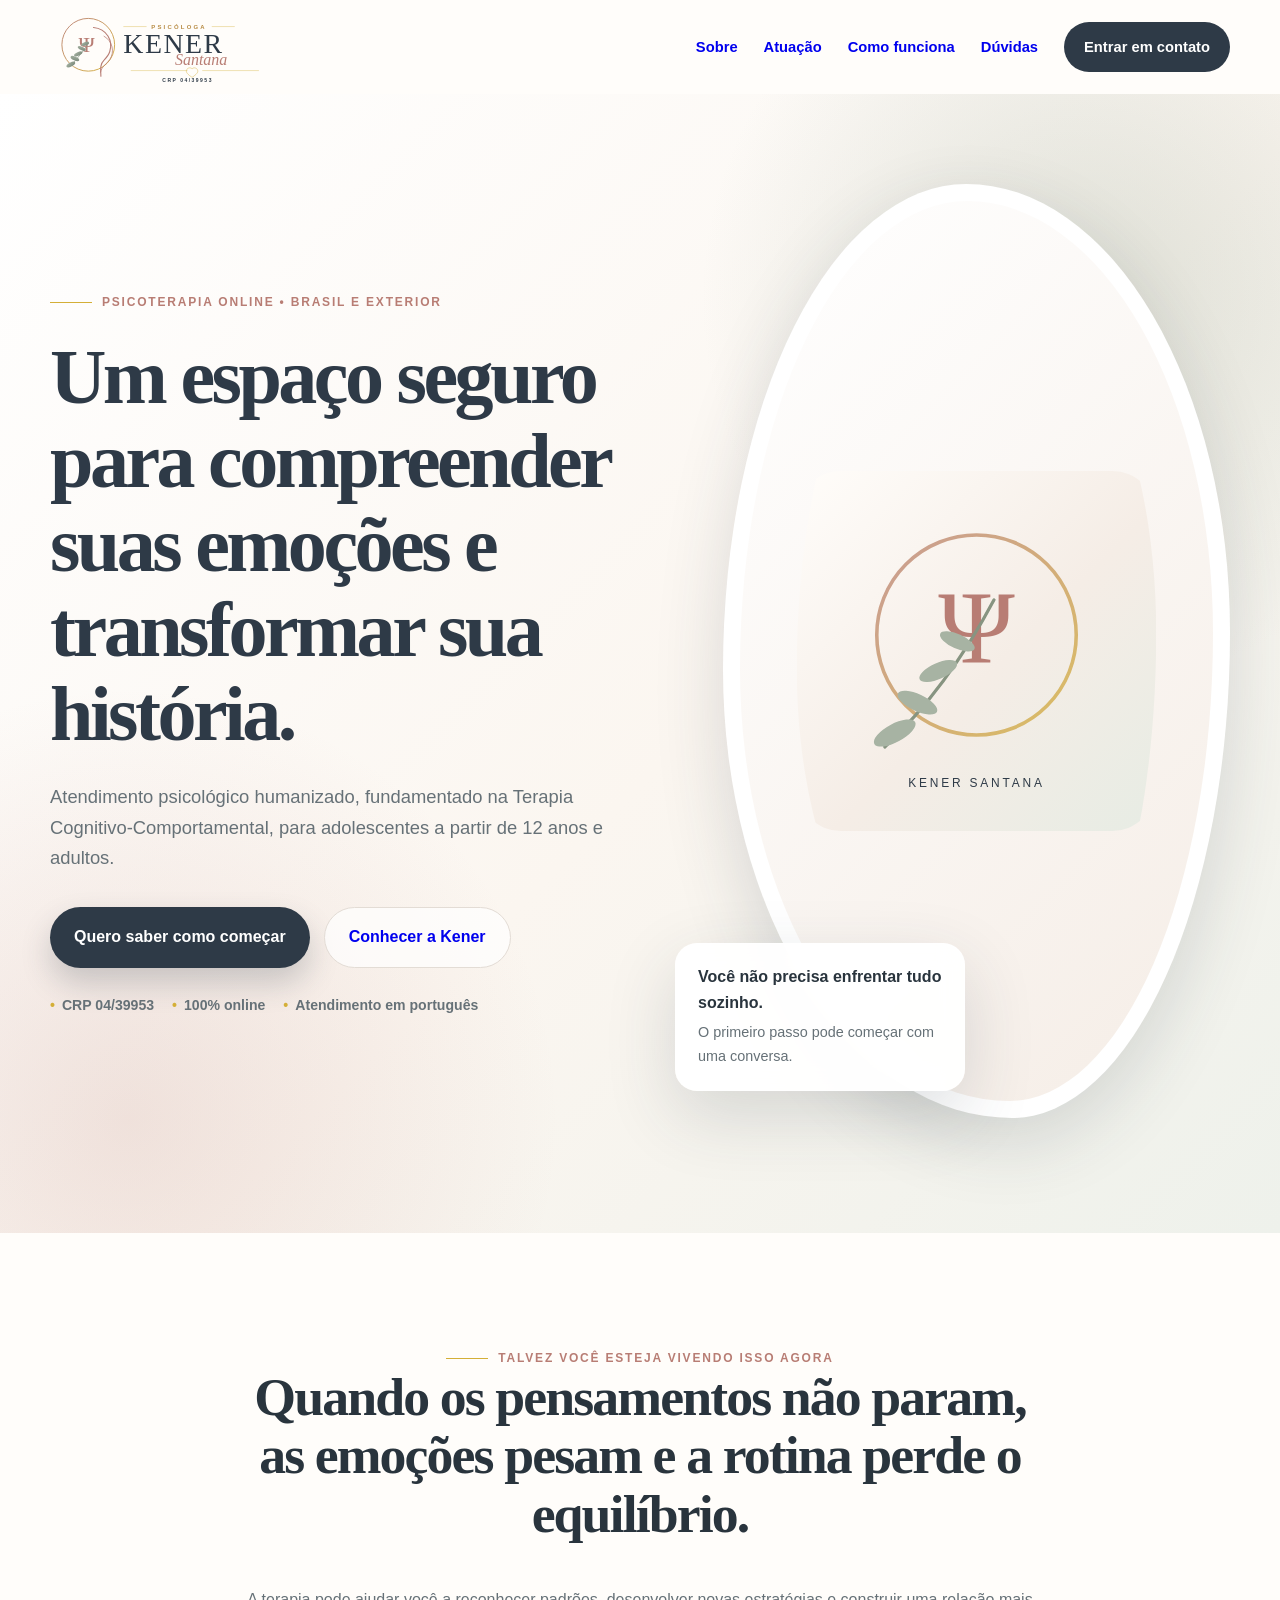
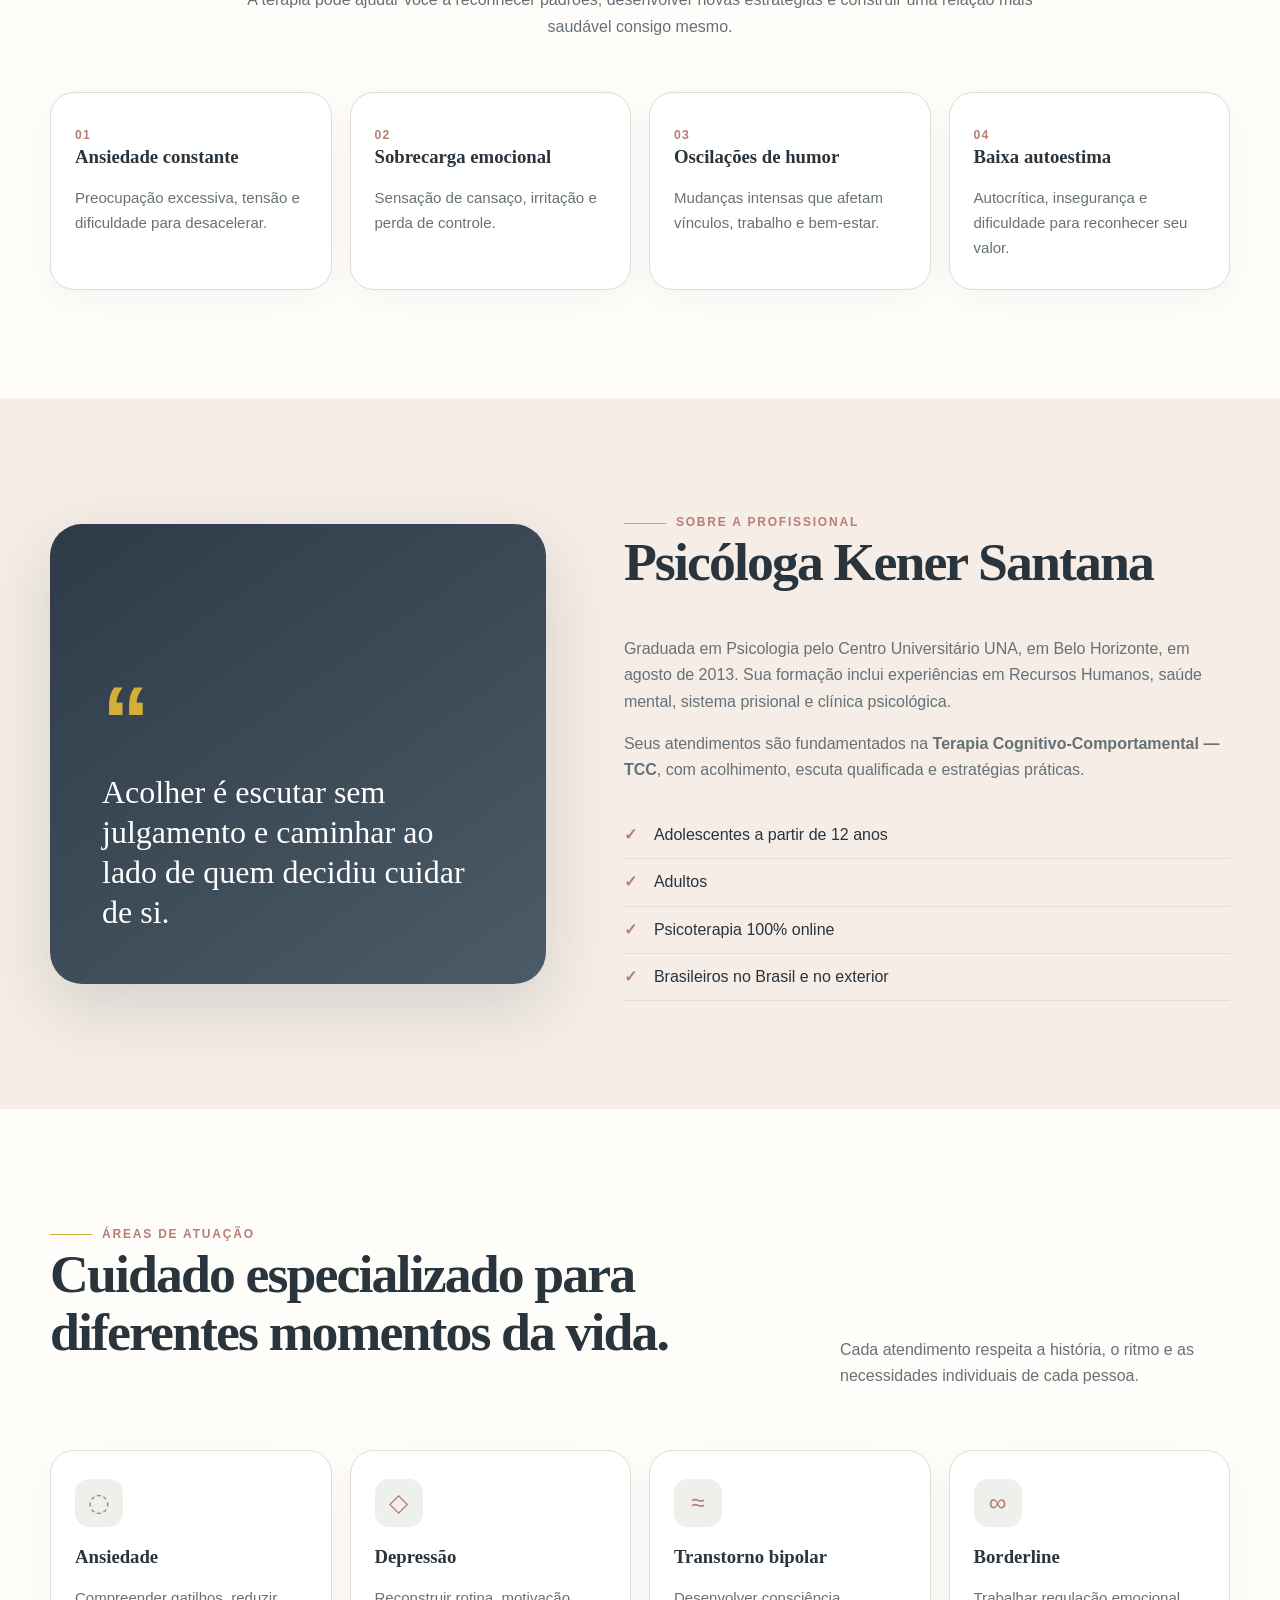
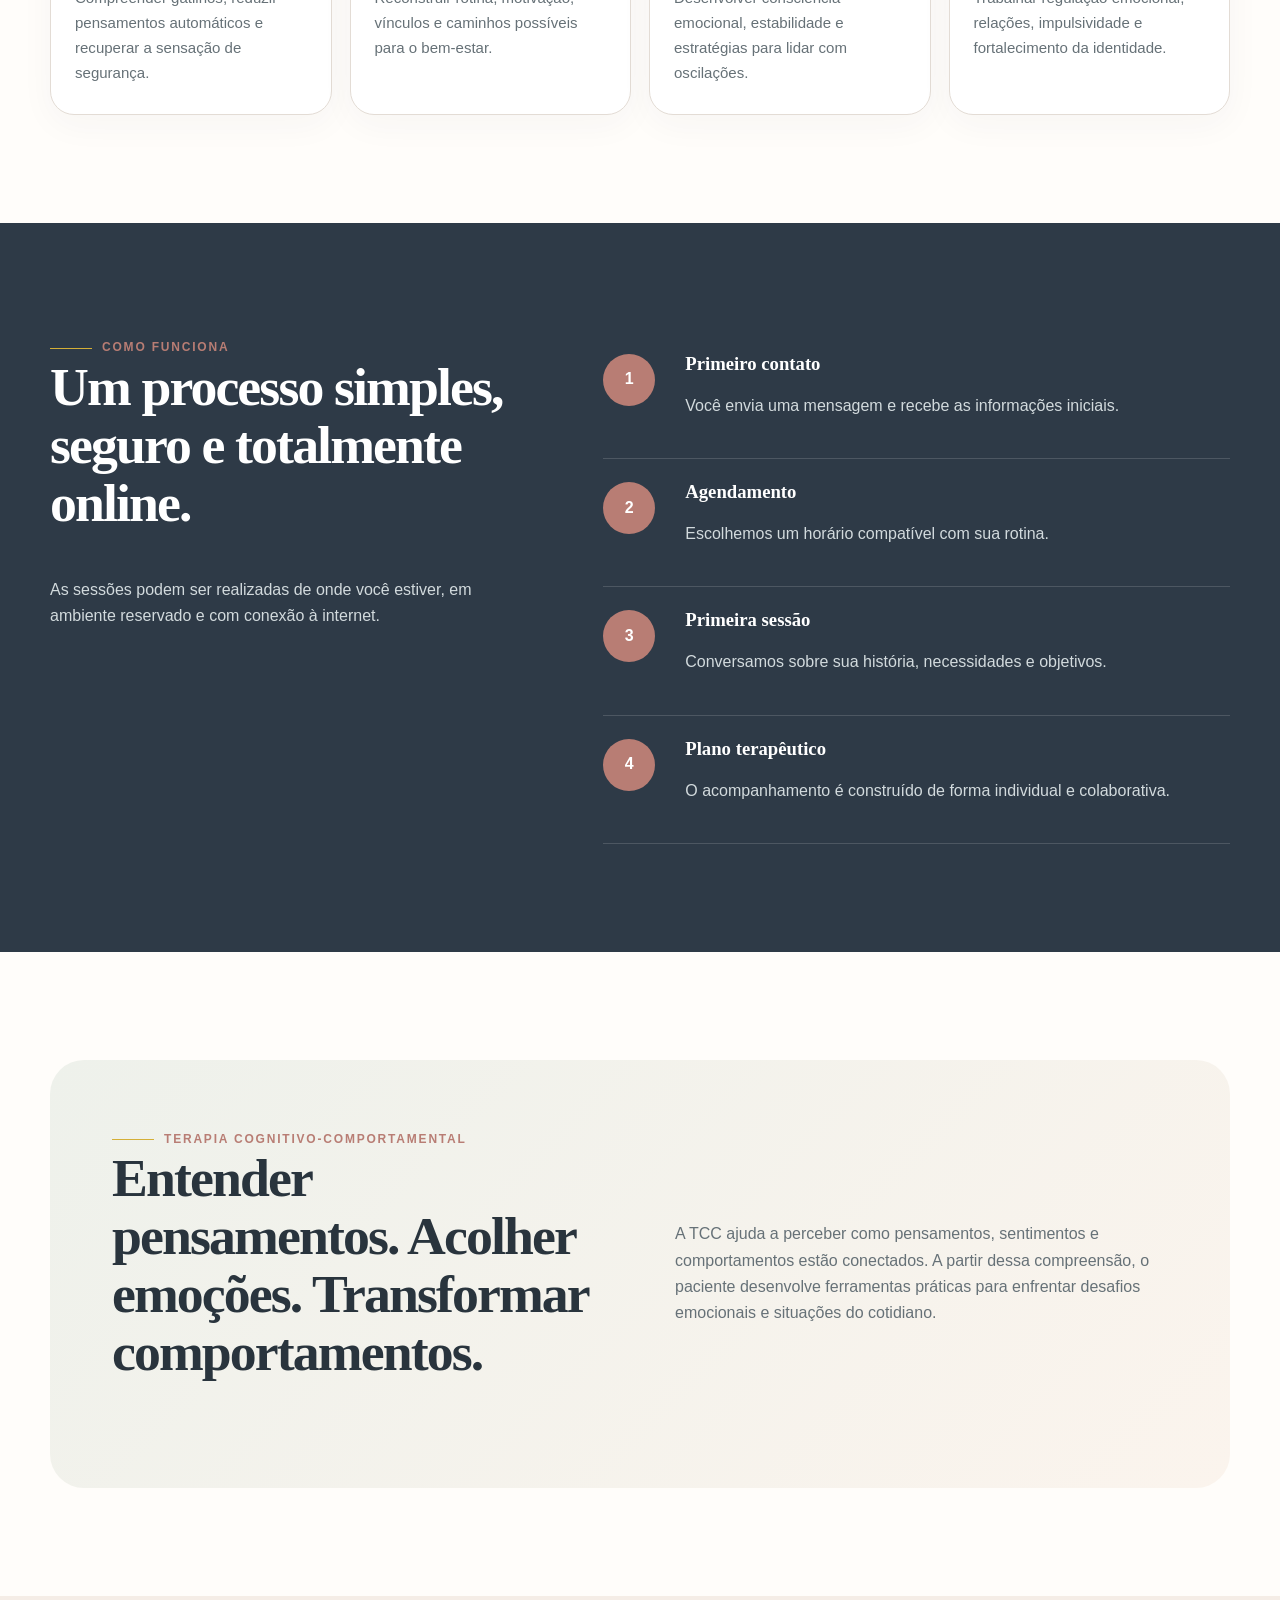
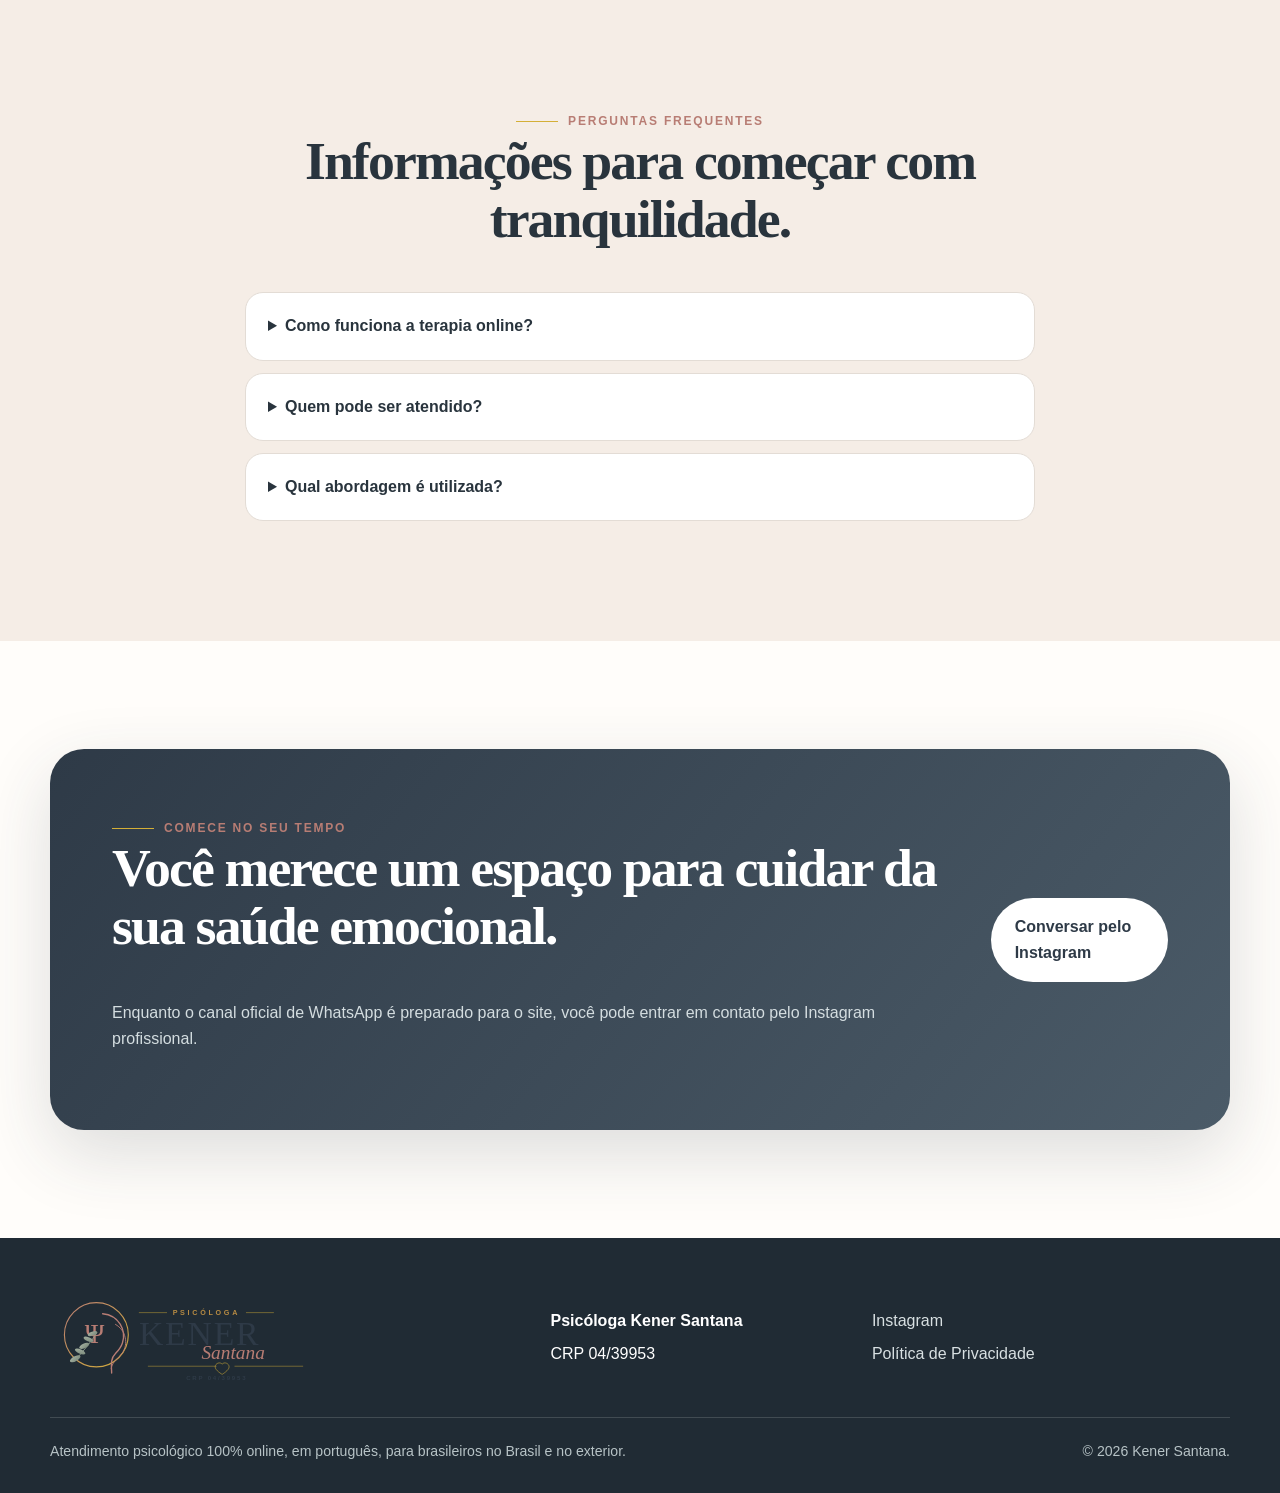
==== commit 09665379: "feat: add frontend design tooling and fix no-JS blank page bug - Install frontend-design (Anthropic)" ====
--- a/index.html
+++ b/index.html
@@ -18,6 +18,7 @@
   <link rel="icon" href="assets/logo/favicon-kener.svg" type="image/svg+xml">
   <link rel="preload" href="assets/images/kener-perfil.png" as="image">
   <link rel="stylesheet" href="css/styles.css">
+  <noscript><style>.reveal{opacity:1!important;transform:none!important}</style></noscript>
   <script type="application/ld+json">
   {
     "@context":"https://schema.org",
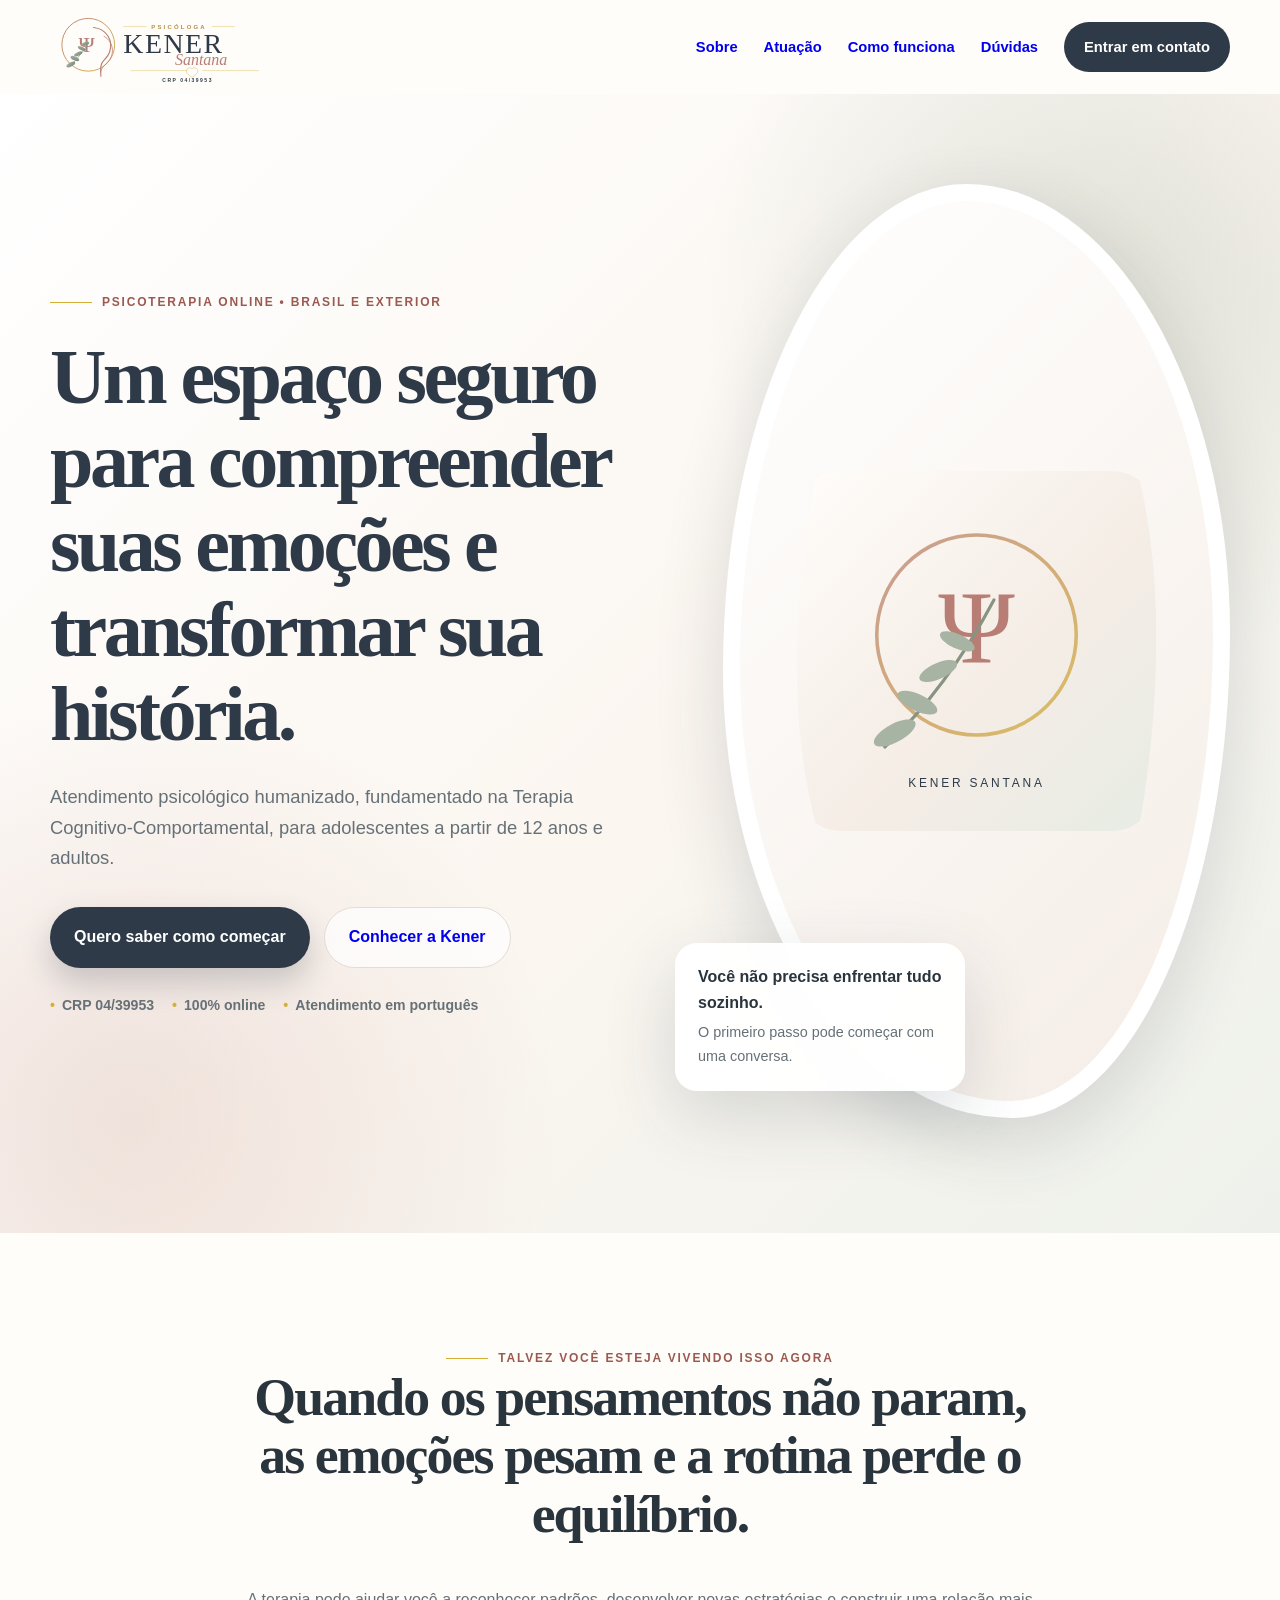
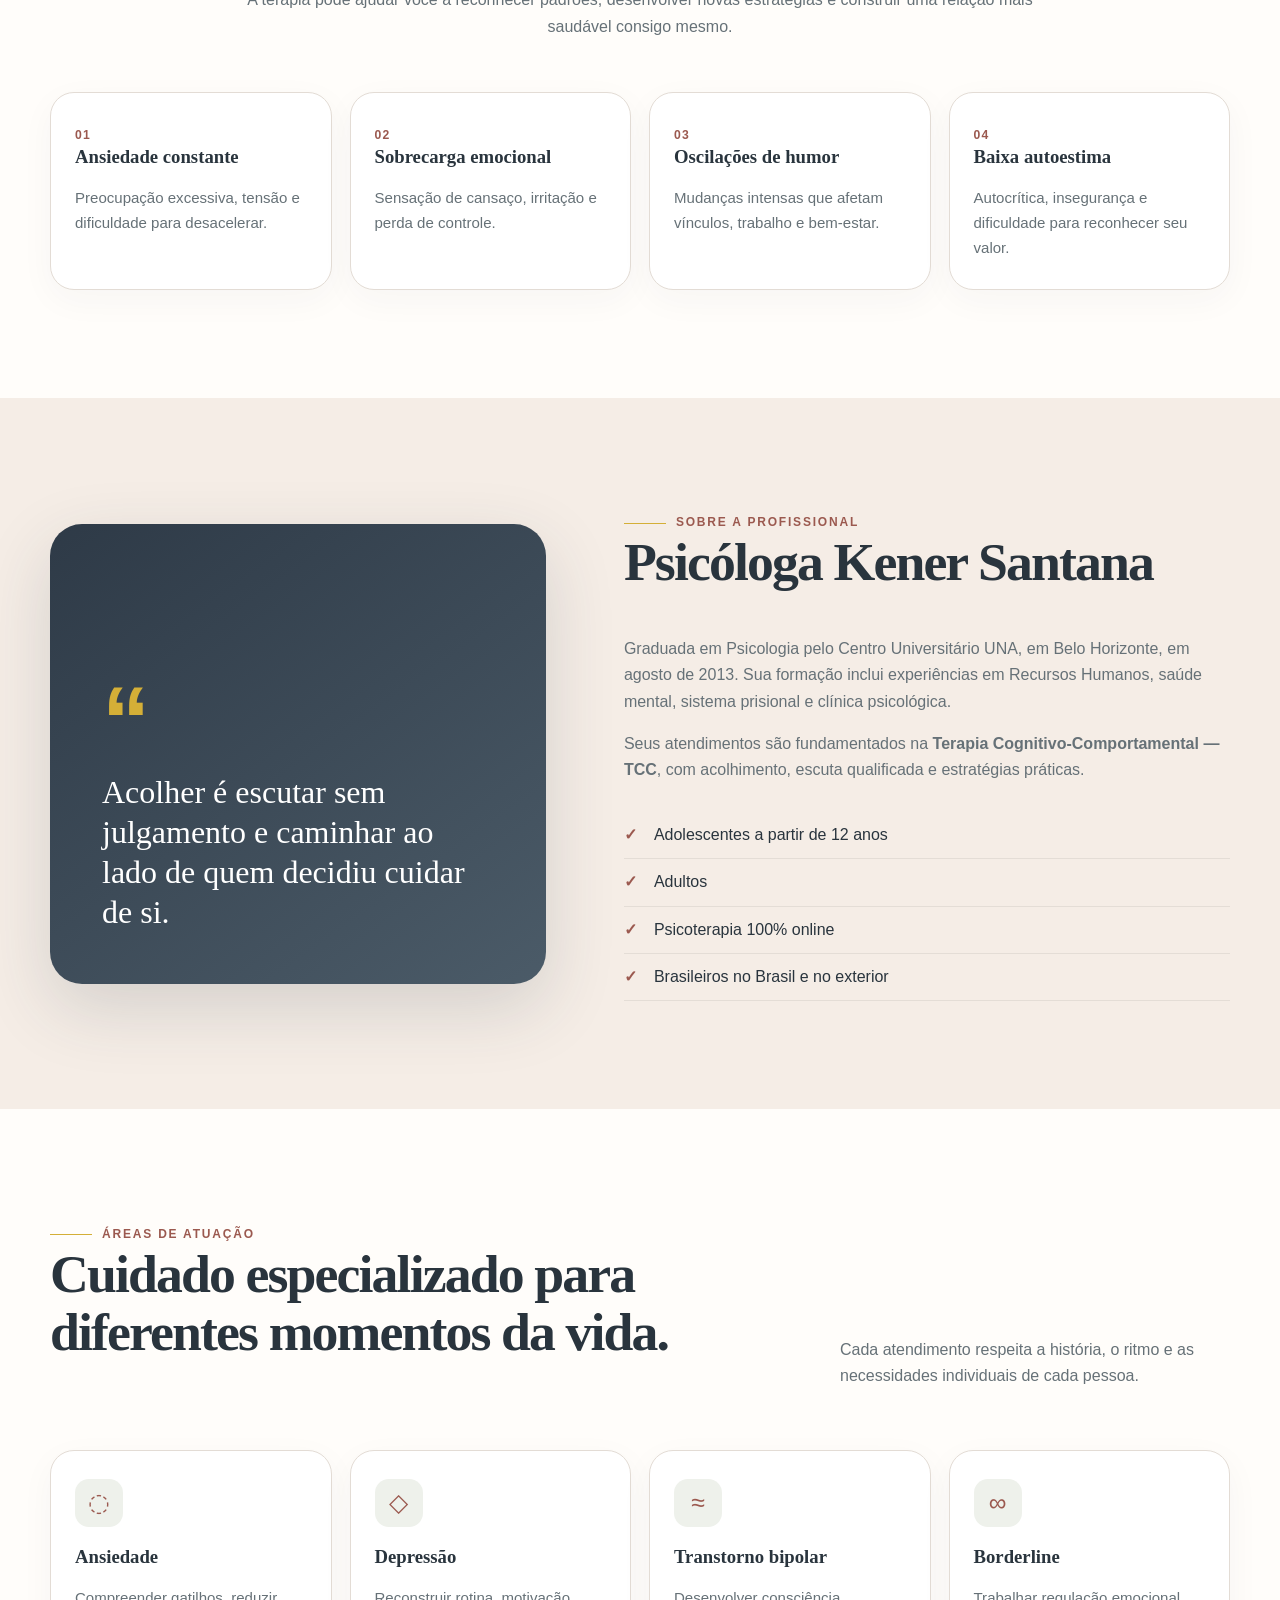
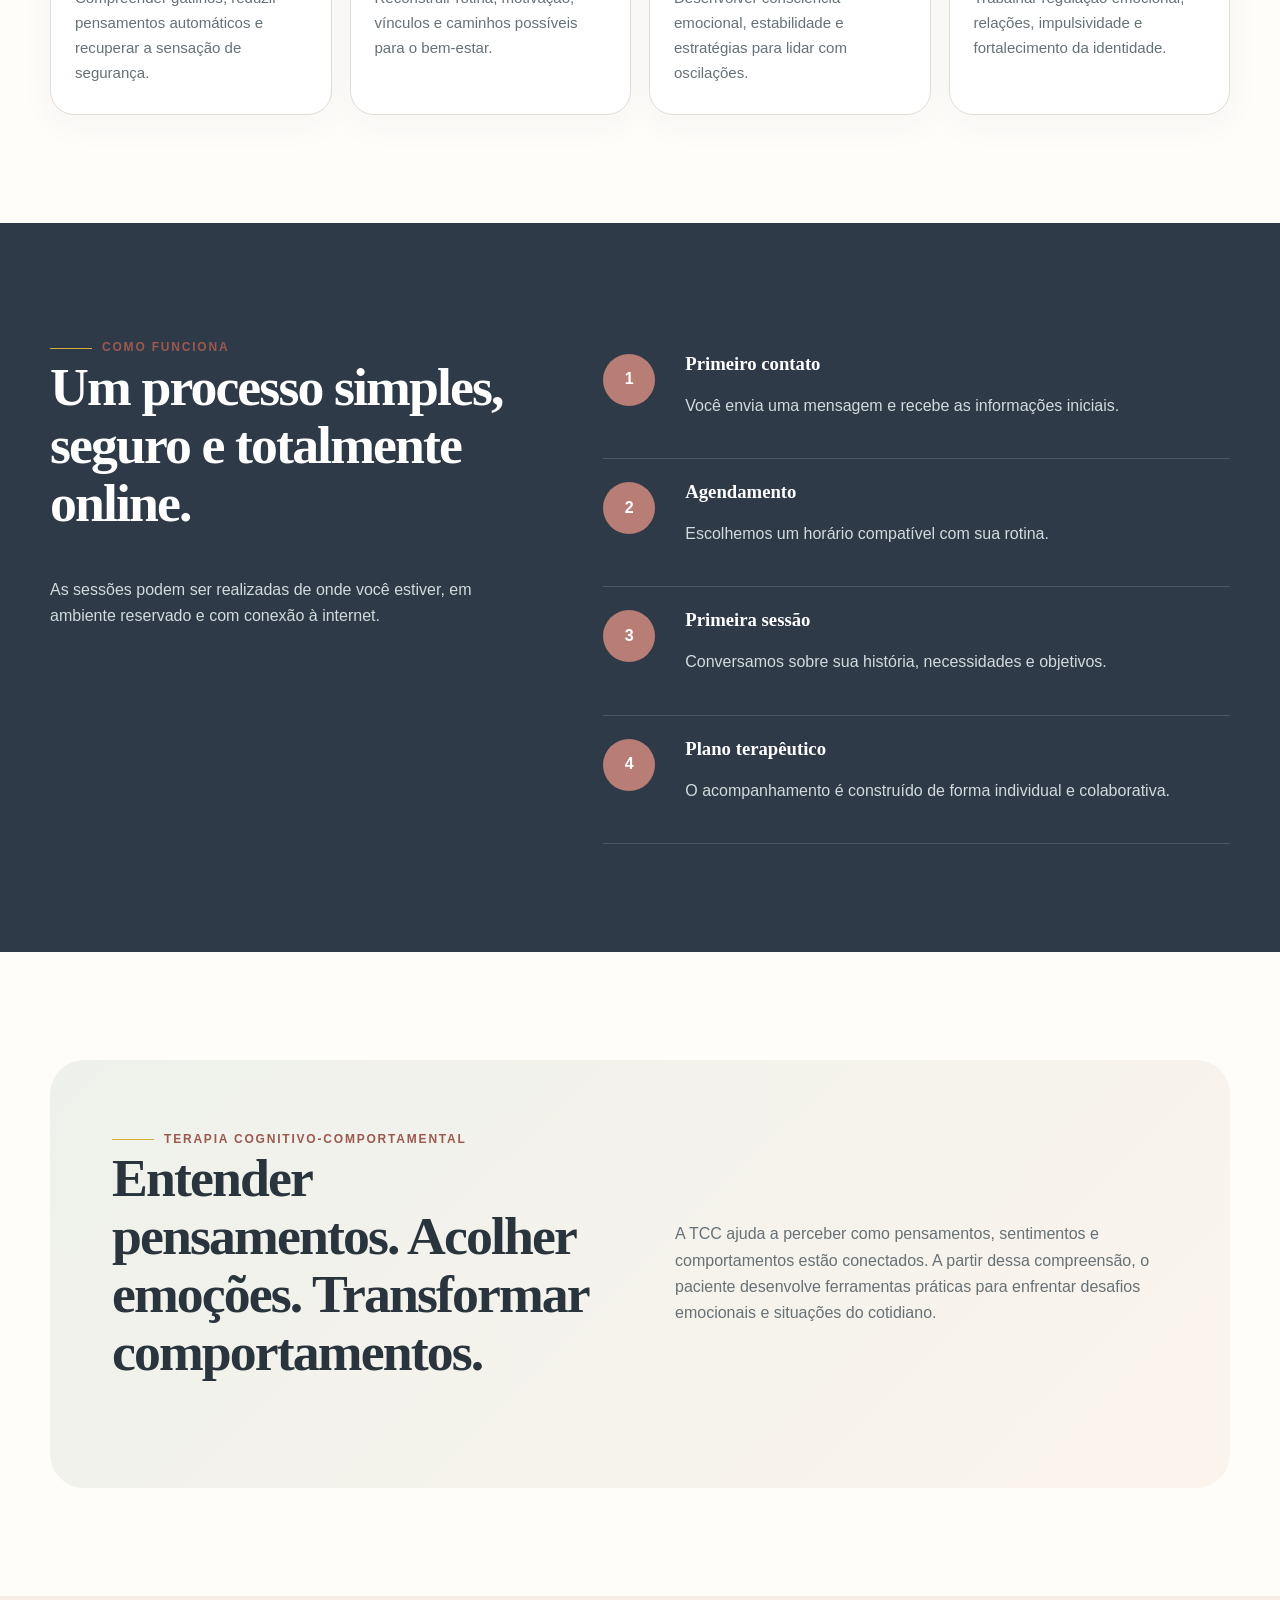
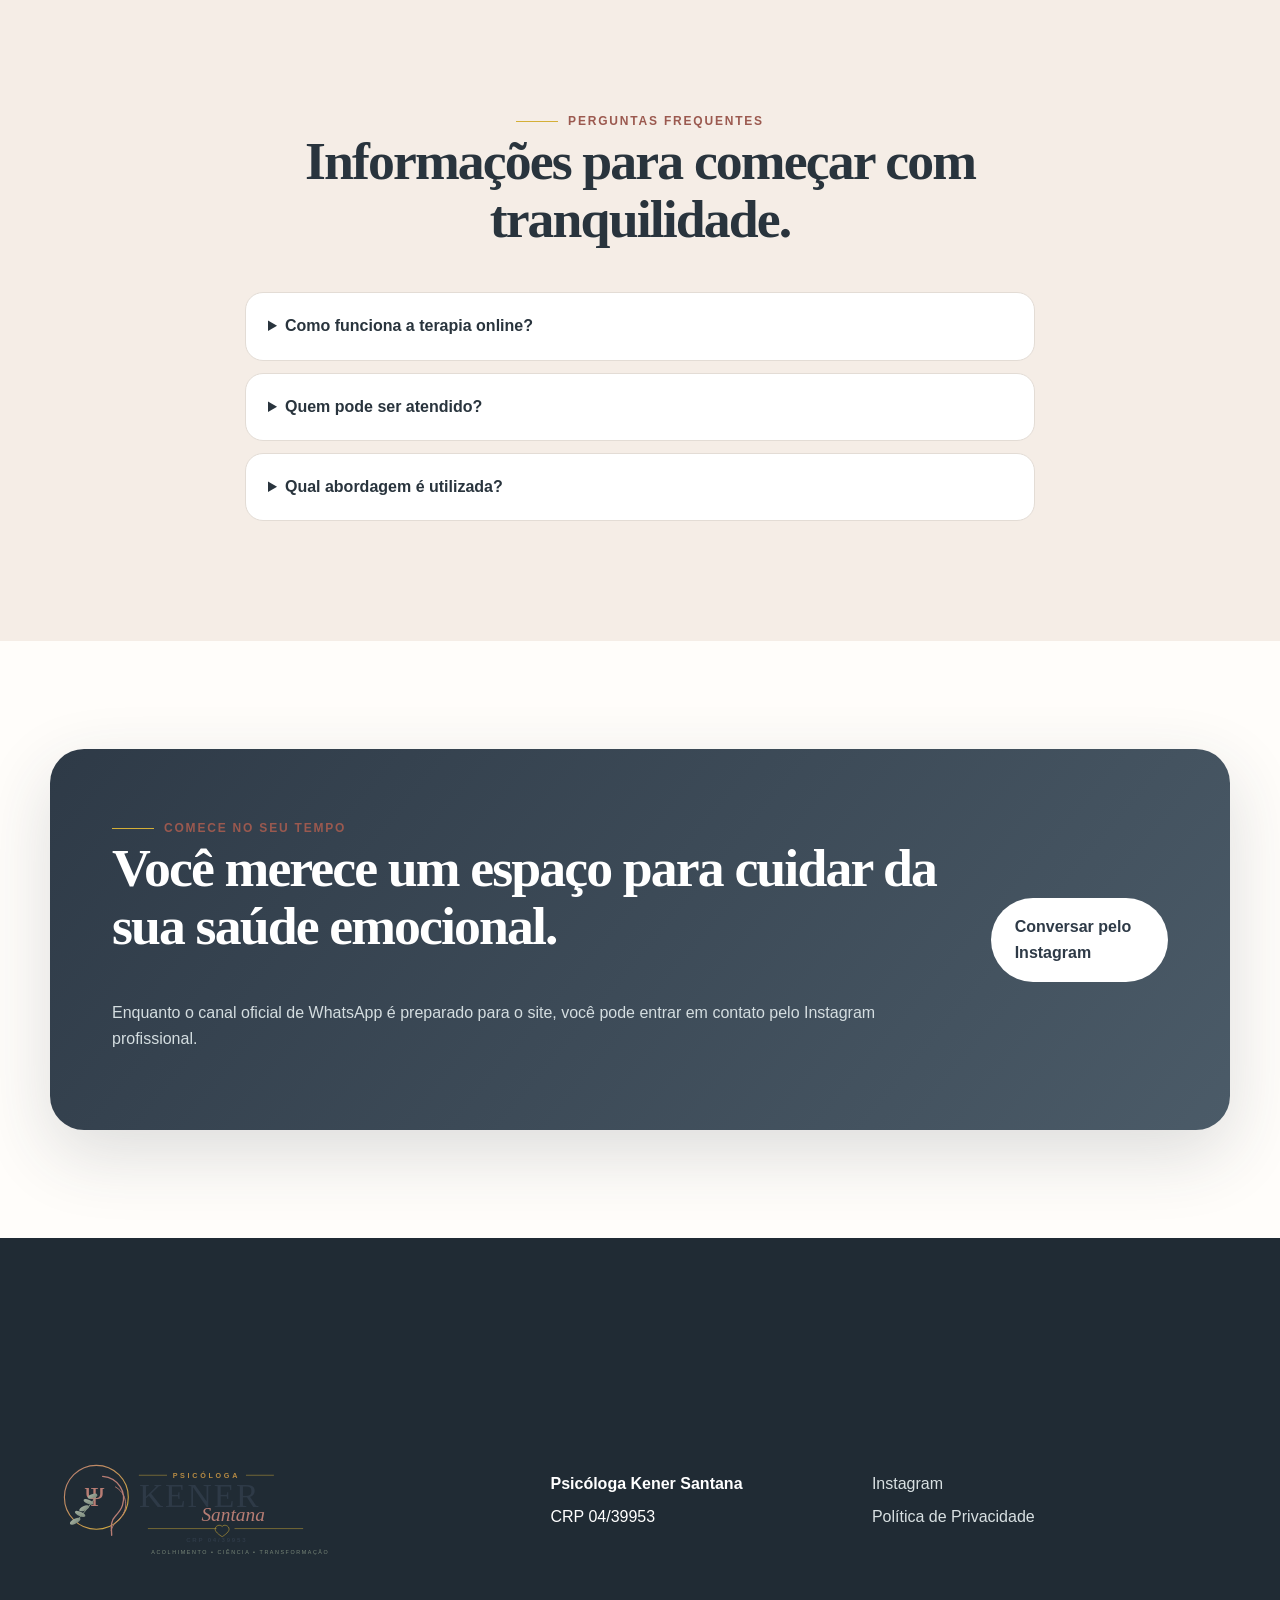
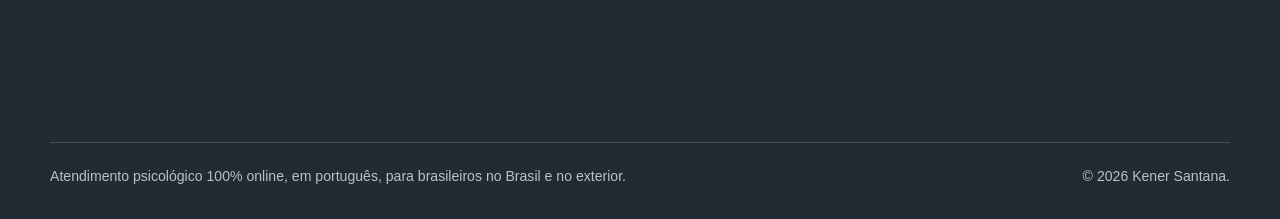
==== commit de5c484c: "fix: resolve accessibility contrast and CLS issues found by Lighthouse audit - Add --rose-text (#9B5" ====
--- a/index.html
+++ b/index.html
@@ -37,7 +37,7 @@
   <header>
     <nav class="container" aria-label="Navegação principal">
       <a class="brand" href="#topo" aria-label="Psicóloga Kener Santana — página inicial">
-        <img src="assets/logo/logo-kener-oficial.svg" alt="Psicóloga Kener Santana">
+        <img src="assets/logo/logo-kener-oficial.svg" alt="Psicóloga Kener Santana" width="1400" height="420">
       </a>
       <button class="menu-btn" type="button" aria-expanded="false" aria-controls="menu-principal" aria-label="Abrir menu">Menu</button>
       <div class="menu" id="menu-principal">
@@ -158,7 +158,7 @@
 
   <footer>
     <div class="container footer-grid">
-      <img src="assets/logo/logo-kener-oficial.svg" alt="Psicóloga Kener Santana">
+      <img src="assets/logo/logo-kener-oficial.svg" alt="Psicóloga Kener Santana" width="1400" height="420">
       <div><strong>Psicóloga Kener Santana</strong><span>CRP 04/39953</span></div>
       <div>
         <a href="https://www.instagram.com/psico.kenerrodrigues/" target="_blank" rel="noopener noreferrer">Instagram</a>
--- a/css/styles.css
+++ b/css/styles.css
@@ -1 +1 @@
-:root{--navy:#2E3A47;--sage:#A7B3A3;--rose:#B87D74;--cream:#F5EDE6;--gold:#D4AF37;--paper:#fffdfa;--text:#29343d;--muted:#667177;--line:#e3dcd5;--shadow:0 24px 70px rgba(46,58,71,.16);--focus:#8f5f58}*{box-sizing:border-box}html{scroll-behavior:smooth}body{margin:0;overflow-x:hidden;background:var(--paper);color:var(--text);font-family:Montserrat,Arial,sans-serif;line-height:1.65;text-rendering:optimizeLegibility;-webkit-font-smoothing:antialiased}::selection{background:rgba(184,125,116,.24);color:var(--navy)}img{max-width:100%;display:block}.container{width:min(1180px,calc(100% - 38px));margin:auto}.skip-link{position:fixed;left:16px;top:-80px;z-index:1000;background:var(--navy);color:#fff;padding:12px 16px;border-radius:12px;text-decoration:none;font-weight:800;transition:top .2s ease}.skip-link:focus{top:16px}.site-header{position:sticky;top:0;z-index:20;background:rgba(255,253,250,.92);backdrop-filter:blur(16px);border-bottom:1px solid rgba(227,220,213,.85)}nav{height:94px;display:flex;align-items:center;justify-content:space-between;gap:22px}.brand{display:inline-flex;align-items:center}.brand img{width:315px;max-height:78px;object-fit:contain;object-position:left center}.menu{display:flex;align-items:center;gap:26px}.menu a{text-decoration:none;font-weight:700;font-size:.92rem;position:relative}.menu>a:not(.cta)::after{content:"";position:absolute;left:0;right:100%;bottom:-7px;height:2px;background:var(--rose);transition:right .22s ease}.menu>a:not(.cta):hover::after{right:0}.cta{padding:13px 20px;border-radius:999px;background:var(--navy);color:white}.menu-btn{display:none;border:1px solid var(--line);border-radius:999px;padding:10px 14px;background:white;font-weight:800}.hero{overflow:hidden;position:relative;background:radial-gradient(circle at 85% 18%,rgba(167,179,163,.34),transparent 27%),radial-gradient(circle at 10% 90%,rgba(184,125,116,.18),transparent 28%),linear-gradient(135deg,#fff 0%,#fbf6f0 55%,#eef1eb 100%);padding:90px 0 115px}.hero-grid{display:grid;grid-template-columns:1.08fr .92fr;align-items:center;gap:78px}.kicker{display:inline-flex;gap:10px;align-items:center;text-transform:uppercase;letter-spacing:.15em;font-size:.75rem;font-weight:900;color:var(--rose)}.kicker:before{content:"";width:42px;height:1px;background:var(--gold)}h1,h2,h3{font-family:"Times New Roman",Georgia,serif;line-height:1.08;margin-top:0}h1{font-size:clamp(3.2rem,6.1vw,6rem);letter-spacing:-.045em;margin:22px 0 26px;color:var(--navy)}h2{font-size:clamp(2.35rem,4.2vw,4.25rem);letter-spacing:-.035em}.hero p{font-size:1.15rem;color:var(--muted);max-width:690px}.actions{display:flex;gap:14px;flex-wrap:wrap;margin:34px 0 26px}.btn{display:inline-flex;align-items:center;justify-content:center;padding:16px 24px;border-radius:999px;text-decoration:none;font-weight:900;transition:transform .25s ease,box-shadow .25s ease,background-color .25s ease}.btn:hover{transform:translateY(-2px)}.btn-primary{background:var(--navy);color:white;box-shadow:0 15px 30px rgba(46,58,71,.22)}.btn-primary:hover{box-shadow:0 18px 38px rgba(46,58,71,.28)}.btn-outline{border:1px solid var(--line);background:rgba(255,255,255,.72)}.trust{display:flex;gap:18px;flex-wrap:wrap;color:var(--muted);font-size:.88rem;font-weight:750}.trust span:before{content:"•";color:var(--gold);margin-right:7px}.visual{position:relative}.portrait-wrap{padding:17px;background:white;border-radius:48% 52% 43% 57% / 52% 48% 52% 48%;box-shadow:var(--shadow);isolation:isolate}.portrait-wrap img{aspect-ratio:1/1;object-fit:cover;border-radius:inherit}.portrait-wrap img.portrait-fallback{object-fit:contain;padding:12%;background:linear-gradient(135deg,#fff,#f5ede6)}.float-card{position:absolute;left:-48px;bottom:28px;width:290px;background:rgba(255,255,255,.95);backdrop-filter:blur(12px);padding:20px 22px;border-radius:22px;box-shadow:var(--shadow);border:1px solid rgba(255,255,255,.8)}.float-card strong,.float-card span{display:block}.float-card span{color:var(--muted);font-size:.9rem;margin-top:5px}.section{padding:108px 0}.center{width:min(790px,100%);margin:auto;text-align:center}.center p,.muted{color:var(--muted)}.grid4{display:grid;grid-template-columns:repeat(4,1fr);gap:18px;margin-top:52px}.card{background:white;border:1px solid var(--line);border-radius:24px;padding:28px 24px;box-shadow:0 10px 35px rgba(46,58,71,.04)}.card .num{font-size:.76rem;color:var(--rose);font-weight:900;letter-spacing:.1em}.card p{color:var(--muted);margin-bottom:0;font-size:.94rem}.about{background:var(--cream)}.about-grid{display:grid;grid-template-columns:.9fr 1.1fr;gap:78px;align-items:center}.quote{min-height:460px;border-radius:32px;background:linear-gradient(145deg,var(--navy),#4b5b68);color:white;padding:52px;display:flex;flex-direction:column;justify-content:flex-end;box-shadow:var(--shadow)}.quote b{font-size:6rem;line-height:.6;color:var(--gold)}.quote p{font-family:"Times New Roman",Georgia,serif;font-size:2rem;line-height:1.25;margin:22px 0 0}.checks{list-style:none;padding:0;margin:28px 0 0}.checks li{position:relative;padding:10px 0 10px 30px;border-bottom:1px solid rgba(227,220,213,.9)}.checks li:before{content:"✓";position:absolute;left:0;color:var(--rose);font-weight:900}.section-head{display:flex;justify-content:space-between;align-items:end;gap:40px;margin-bottom:45px}.section-head>div{max-width:720px}.section-head>p{max-width:390px}.specialties{display:grid;grid-template-columns:repeat(4,1fr);gap:18px}.specialties .card{transition:transform .25s ease,box-shadow .25s ease,border-color .25s ease}.specialties .card:hover{transform:translateY(-7px);box-shadow:var(--shadow);border-color:rgba(184,125,116,.35)}.icon{width:48px;height:48px;border-radius:14px;background:#eef1eb;display:grid;place-items:center;color:var(--rose);font-size:1.55rem;margin-bottom:20px}.process{background:var(--navy);color:white}.process-grid{display:grid;grid-template-columns:.85fr 1.15fr;gap:90px}.process p{color:#d2dadd}.steps{list-style:none;padding:0;margin:0}.steps li{display:grid;grid-template-columns:60px 1fr;gap:22px;padding:23px 0;border-bottom:1px solid rgba(255,255,255,.15)}.steps>li>span{width:52px;height:52px;border-radius:50%;display:grid;place-items:center;background:var(--rose);font-weight:900}.tcc-box{padding:62px;border-radius:34px;background:linear-gradient(135deg,#eef1eb,#fbf4ed);display:grid;grid-template-columns:1fr 1fr;gap:70px;align-items:center}details{background:white;border:1px solid var(--line);border-radius:18px;padding:0 22px;margin:12px 0;text-align:left;transition:border-color .2s ease,box-shadow .2s ease}details[open]{border-color:rgba(184,125,116,.4);box-shadow:0 12px 30px rgba(46,58,71,.06)}summary{cursor:pointer;font-weight:850;padding:20px 0}details p{margin:0;padding:0 0 20px;color:var(--muted)}.contact-box{padding:62px;border-radius:34px;background:linear-gradient(130deg,var(--navy),#4b5b68);color:white;display:flex;align-items:center;justify-content:space-between;gap:40px;box-shadow:var(--shadow)}.contact-box p{color:#d4dde0}.btn-light{background:white;color:var(--navy)}footer{background:#202b34;color:white;padding:52px 0 30px}.footer-grid{display:grid;grid-template-columns:1.3fr .8fr 1fr;gap:35px;align-items:center}.footer-grid img{width:315px}.footer-grid div{display:flex;flex-direction:column;gap:7px}.footer-grid a{text-decoration:none;color:#d8e0e2}.footer-grid a:hover{color:#fff}.footer-note{border-top:1px solid rgba(255,255,255,.15);margin-top:32px;padding-top:22px;display:flex;justify-content:space-between;gap:20px;color:#b7c3c6;font-size:.88rem}.reveal{opacity:0;transform:translateY(22px);transition:opacity .75s ease,transform .75s ease}.reveal.visible{opacity:1;transform:none}a:focus-visible,button:focus-visible,summary:focus-visible{outline:3px solid rgba(184,125,116,.5);outline-offset:4px;border-radius:8px}[data-link-pendente]{cursor:not-allowed;opacity:.88}@media(max-width:980px){.hero-grid,.about-grid,.process-grid,.tcc-box{grid-template-columns:1fr}.hero-copy{text-align:center}.hero-copy p{margin-inline:auto}.actions,.trust{justify-content:center}.visual{max-width:620px;margin:auto}.grid4,.specialties{grid-template-columns:repeat(2,1fr)}.section-head{flex-direction:column;align-items:flex-start}}@media(max-width:760px){nav{height:80px}.brand img{width:190px}.menu-btn{display:block}.menu{display:none;position:absolute;top:86px;left:18px;right:18px;background:white;padding:20px;border-radius:22px;box-shadow:var(--shadow);flex-direction:column}.menu.open{display:flex}.hero{padding:64px 0 84px}.section{padding:82px 0}.kicker{max-width:100%;white-space:normal;flex-wrap:wrap}.kicker:before{width:28px}.hero h1{font-size:clamp(2.5rem,11vw,4rem);overflow-wrap:anywhere}.actions{flex-direction:column}.actions .btn{width:100%}.grid4,.specialties{grid-template-columns:1fr}.float-card{position:relative;left:auto;bottom:auto;margin:-22px 14px 0}.quote{min-height:340px;padding:34px}.quote p{font-size:1.7rem}.tcc-box,.contact-box{padding:34px 24px}.contact-box{flex-direction:column;align-items:flex-start}.footer-grid{grid-template-columns:1fr}.footer-note{flex-direction:column}}@media(prefers-reduced-motion:reduce){html{scroll-behavior:auto}.reveal{opacity:1;transform:none;transition:none}.btn,.skip-link,.specialties .card{transition:none}}+:root{--navy:#2E3A47;--sage:#A7B3A3;--rose:#B87D74;--rose-text:#9B594F;--cream:#F5EDE6;--gold:#D4AF37;--paper:#fffdfa;--text:#29343d;--muted:#667177;--line:#e3dcd5;--shadow:0 24px 70px rgba(46,58,71,.16);--focus:#8f5f58}*{box-sizing:border-box}html{scroll-behavior:smooth}body{margin:0;overflow-x:hidden;background:var(--paper);color:var(--text);font-family:Montserrat,Arial,sans-serif;line-height:1.65;text-rendering:optimizeLegibility;-webkit-font-smoothing:antialiased}::selection{background:rgba(184,125,116,.24);color:var(--navy)}img{max-width:100%;display:block}.container{width:min(1180px,calc(100% - 38px));margin:auto}.skip-link{position:fixed;left:16px;top:-80px;z-index:1000;background:var(--navy);color:#fff;padding:12px 16px;border-radius:12px;text-decoration:none;font-weight:800;transition:top .2s ease}.skip-link:focus{top:16px}.site-header{position:sticky;top:0;z-index:20;background:rgba(255,253,250,.92);backdrop-filter:blur(16px);border-bottom:1px solid rgba(227,220,213,.85)}nav{height:94px;display:flex;align-items:center;justify-content:space-between;gap:22px}.brand{display:inline-flex;align-items:center}.brand img{width:315px;max-height:78px;object-fit:contain;object-position:left center}.menu{display:flex;align-items:center;gap:26px}.menu a{text-decoration:none;font-weight:700;font-size:.92rem;position:relative}.menu>a:not(.cta)::after{content:"";position:absolute;left:0;right:100%;bottom:-7px;height:2px;background:var(--rose);transition:right .22s ease}.menu>a:not(.cta):hover::after{right:0}.cta{padding:13px 20px;border-radius:999px;background:var(--navy);color:white}.menu-btn{display:none;border:1px solid var(--line);border-radius:999px;padding:10px 14px;background:white;font-weight:800}.hero{overflow:hidden;position:relative;background:radial-gradient(circle at 85% 18%,rgba(167,179,163,.34),transparent 27%),radial-gradient(circle at 10% 90%,rgba(184,125,116,.18),transparent 28%),linear-gradient(135deg,#fff 0%,#fbf6f0 55%,#eef1eb 100%);padding:90px 0 115px}.hero-grid{display:grid;grid-template-columns:1.08fr .92fr;align-items:center;gap:78px}.kicker{display:inline-flex;gap:10px;align-items:center;text-transform:uppercase;letter-spacing:.15em;font-size:.75rem;font-weight:900;color:var(--rose-text)}.kicker:before{content:"";width:42px;height:1px;background:var(--gold)}h1,h2,h3{font-family:"Times New Roman",Georgia,serif;line-height:1.08;margin-top:0}h1{font-size:clamp(3.2rem,6.1vw,6rem);letter-spacing:-.045em;margin:22px 0 26px;color:var(--navy)}h2{font-size:clamp(2.35rem,4.2vw,4.25rem);letter-spacing:-.035em}.hero p{font-size:1.15rem;color:var(--muted);max-width:690px}.actions{display:flex;gap:14px;flex-wrap:wrap;margin:34px 0 26px}.btn{display:inline-flex;align-items:center;justify-content:center;padding:16px 24px;border-radius:999px;text-decoration:none;font-weight:900;transition:transform .25s ease,box-shadow .25s ease,background-color .25s ease}.btn:hover{transform:translateY(-2px)}.btn-primary{background:var(--navy);color:white;box-shadow:0 15px 30px rgba(46,58,71,.22)}.btn-primary:hover{box-shadow:0 18px 38px rgba(46,58,71,.28)}.btn-outline{border:1px solid var(--line);background:rgba(255,255,255,.72)}.trust{display:flex;gap:18px;flex-wrap:wrap;color:var(--muted);font-size:.88rem;font-weight:750}.trust span:before{content:"•";color:var(--gold);margin-right:7px}.visual{position:relative}.portrait-wrap{padding:17px;background:white;border-radius:48% 52% 43% 57% / 52% 48% 52% 48%;box-shadow:var(--shadow);isolation:isolate}.portrait-wrap img{aspect-ratio:1/1;object-fit:cover;border-radius:inherit}.portrait-wrap img.portrait-fallback{object-fit:contain;padding:12%;background:linear-gradient(135deg,#fff,#f5ede6)}.float-card{position:absolute;left:-48px;bottom:28px;width:290px;background:rgba(255,255,255,.95);backdrop-filter:blur(12px);padding:20px 22px;border-radius:22px;box-shadow:var(--shadow);border:1px solid rgba(255,255,255,.8)}.float-card strong,.float-card span{display:block}.float-card span{color:var(--muted);font-size:.9rem;margin-top:5px}.section{padding:108px 0}.center{width:min(790px,100%);margin:auto;text-align:center}.center p,.muted{color:var(--muted)}.grid4{display:grid;grid-template-columns:repeat(4,1fr);gap:18px;margin-top:52px}.card{background:white;border:1px solid var(--line);border-radius:24px;padding:28px 24px;box-shadow:0 10px 35px rgba(46,58,71,.04)}.card .num{font-size:.76rem;color:var(--rose-text);font-weight:900;letter-spacing:.1em}.card p{color:var(--muted);margin-bottom:0;font-size:.94rem}.about{background:var(--cream)}.about-grid{display:grid;grid-template-columns:.9fr 1.1fr;gap:78px;align-items:center}.quote{min-height:460px;border-radius:32px;background:linear-gradient(145deg,var(--navy),#4b5b68);color:white;padding:52px;display:flex;flex-direction:column;justify-content:flex-end;box-shadow:var(--shadow)}.quote b{font-size:6rem;line-height:.6;color:var(--gold)}.quote p{font-family:"Times New Roman",Georgia,serif;font-size:2rem;line-height:1.25;margin:22px 0 0}.checks{list-style:none;padding:0;margin:28px 0 0}.checks li{position:relative;padding:10px 0 10px 30px;border-bottom:1px solid rgba(227,220,213,.9)}.checks li:before{content:"✓";position:absolute;left:0;color:var(--rose-text);font-weight:900}.section-head{display:flex;justify-content:space-between;align-items:end;gap:40px;margin-bottom:45px}.section-head>div{max-width:720px}.section-head>p{max-width:390px}.specialties{display:grid;grid-template-columns:repeat(4,1fr);gap:18px}.specialties .card{transition:transform .25s ease,box-shadow .25s ease,border-color .25s ease}.specialties .card:hover{transform:translateY(-7px);box-shadow:var(--shadow);border-color:rgba(184,125,116,.35)}.icon{width:48px;height:48px;border-radius:14px;background:#eef1eb;display:grid;place-items:center;color:var(--rose-text);font-size:1.55rem;margin-bottom:20px}.process{background:var(--navy);color:white}.process-grid{display:grid;grid-template-columns:.85fr 1.15fr;gap:90px}.process p{color:#d2dadd}.steps{list-style:none;padding:0;margin:0}.steps li{display:grid;grid-template-columns:60px 1fr;gap:22px;padding:23px 0;border-bottom:1px solid rgba(255,255,255,.15)}.steps>li>span{width:52px;height:52px;border-radius:50%;display:grid;place-items:center;background:var(--rose);font-weight:900}.tcc-box{padding:62px;border-radius:34px;background:linear-gradient(135deg,#eef1eb,#fbf4ed);display:grid;grid-template-columns:1fr 1fr;gap:70px;align-items:center}details{background:white;border:1px solid var(--line);border-radius:18px;padding:0 22px;margin:12px 0;text-align:left;transition:border-color .2s ease,box-shadow .2s ease}details[open]{border-color:rgba(184,125,116,.4);box-shadow:0 12px 30px rgba(46,58,71,.06)}summary{cursor:pointer;font-weight:850;padding:20px 0}details p{margin:0;padding:0 0 20px;color:var(--muted)}.contact-box{padding:62px;border-radius:34px;background:linear-gradient(130deg,var(--navy),#4b5b68);color:white;display:flex;align-items:center;justify-content:space-between;gap:40px;box-shadow:var(--shadow)}.contact-box p{color:#d4dde0}.btn-light{background:white;color:var(--navy)}footer{background:#202b34;color:white;padding:52px 0 30px}.footer-grid{display:grid;grid-template-columns:1.3fr .8fr 1fr;gap:35px;align-items:center}.footer-grid img{width:315px}.footer-grid div{display:flex;flex-direction:column;gap:7px}.footer-grid a{text-decoration:none;color:#d8e0e2}.footer-grid a:hover{color:#fff}.footer-note{border-top:1px solid rgba(255,255,255,.15);margin-top:32px;padding-top:22px;display:flex;justify-content:space-between;gap:20px;color:#b7c3c6;font-size:.88rem}.reveal{opacity:0;transform:translateY(22px);transition:opacity .75s ease,transform .75s ease}.reveal.visible{opacity:1;transform:none}a:focus-visible,button:focus-visible,summary:focus-visible{outline:3px solid rgba(184,125,116,.5);outline-offset:4px;border-radius:8px}[data-link-pendente]{cursor:not-allowed;opacity:.88}@media(max-width:980px){.hero-grid,.about-grid,.process-grid,.tcc-box{grid-template-columns:1fr}.hero-copy{text-align:center}.hero-copy p{margin-inline:auto}.actions,.trust{justify-content:center}.visual{max-width:620px;margin:auto}.grid4,.specialties{grid-template-columns:repeat(2,1fr)}.section-head{flex-direction:column;align-items:flex-start}}@media(max-width:760px){nav{height:80px}.brand img{width:190px}.menu-btn{display:block}.menu{display:none;position:absolute;top:86px;left:18px;right:18px;background:white;padding:20px;border-radius:22px;box-shadow:var(--shadow);flex-direction:column}.menu.open{display:flex}.hero{padding:64px 0 84px}.section{padding:82px 0}.kicker{max-width:100%;white-space:normal;flex-wrap:wrap}.kicker:before{width:28px}.hero h1{font-size:clamp(2.5rem,11vw,4rem);overflow-wrap:anywhere}.actions{flex-direction:column}.actions .btn{width:100%}.grid4,.specialties{grid-template-columns:1fr}.float-card{position:relative;left:auto;bottom:auto;margin:-22px 14px 0}.quote{min-height:340px;padding:34px}.quote p{font-size:1.7rem}.tcc-box,.contact-box{padding:34px 24px}.contact-box{flex-direction:column;align-items:flex-start}.footer-grid{grid-template-columns:1fr}.footer-note{flex-direction:column}}@media(prefers-reduced-motion:reduce){html{scroll-behavior:auto}.reveal{opacity:1;transform:none;transition:none}.btn,.skip-link,.specialties .card{transition:none}}
